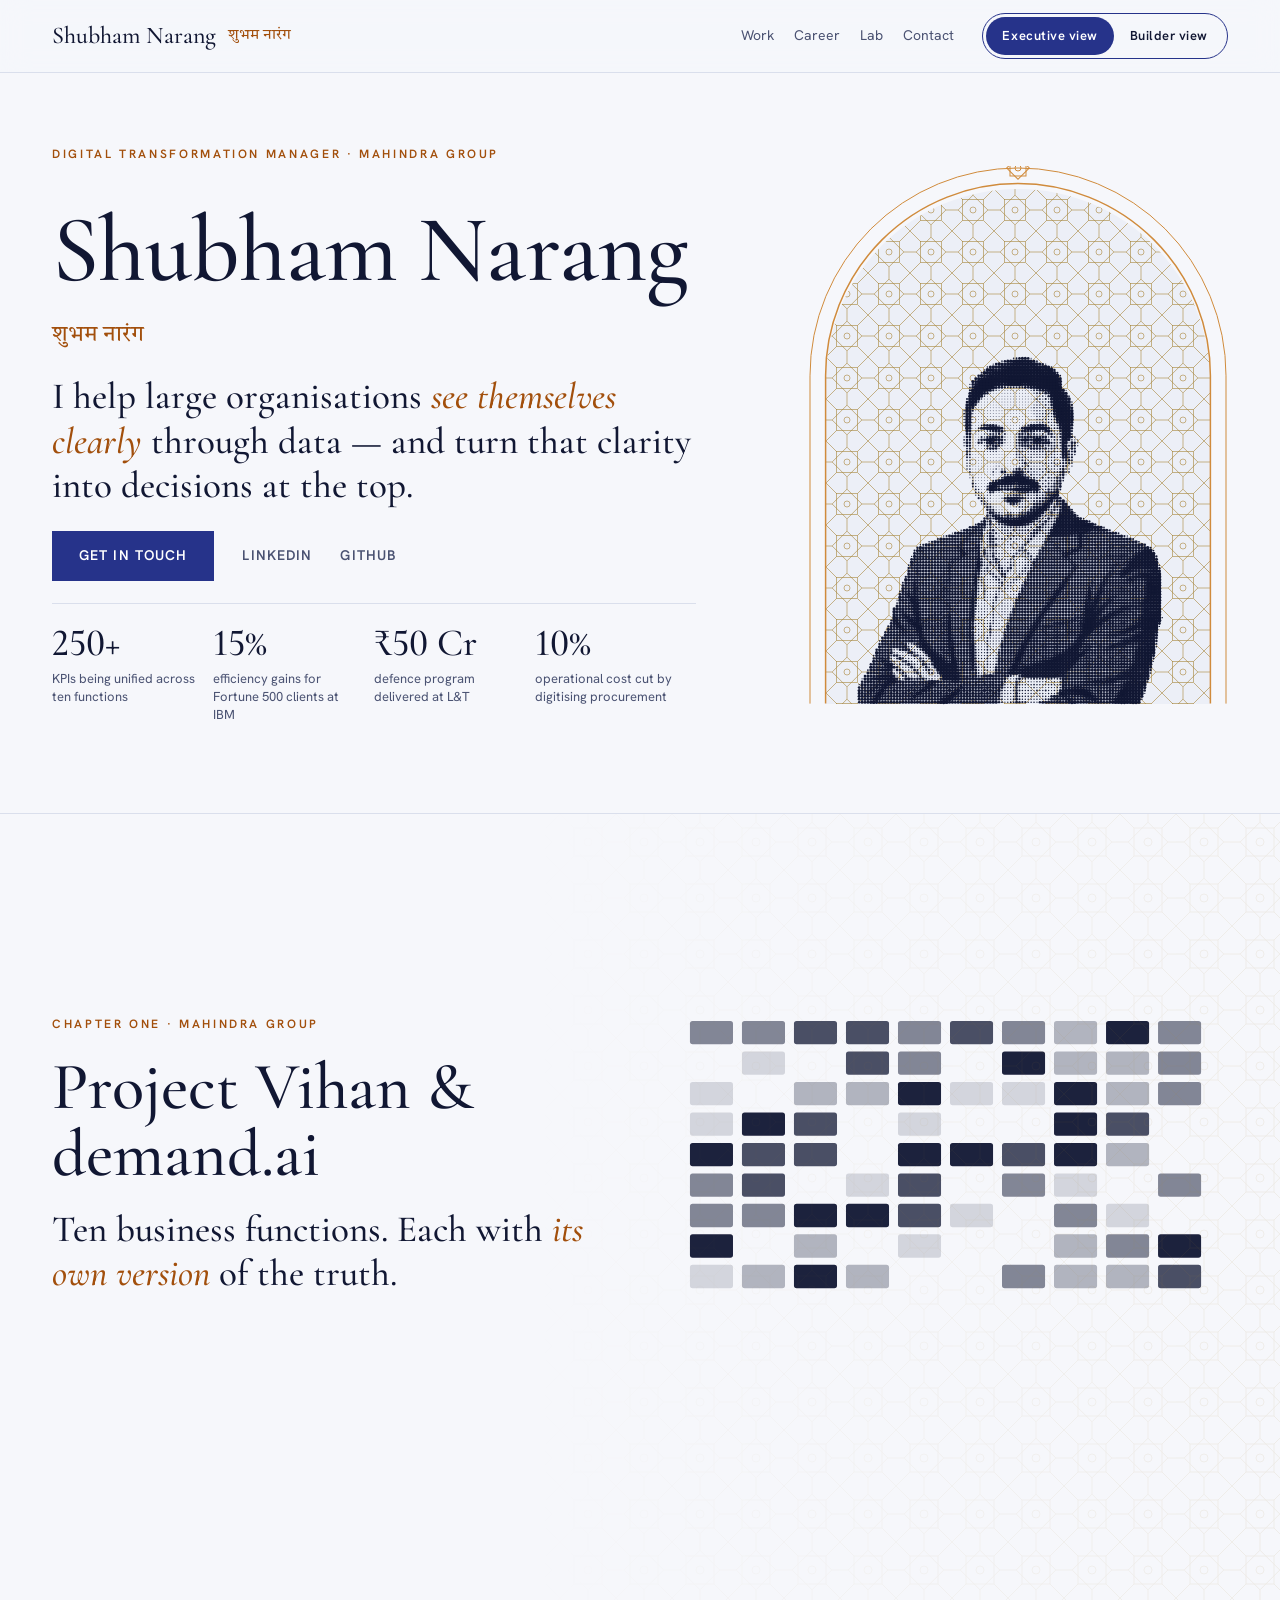
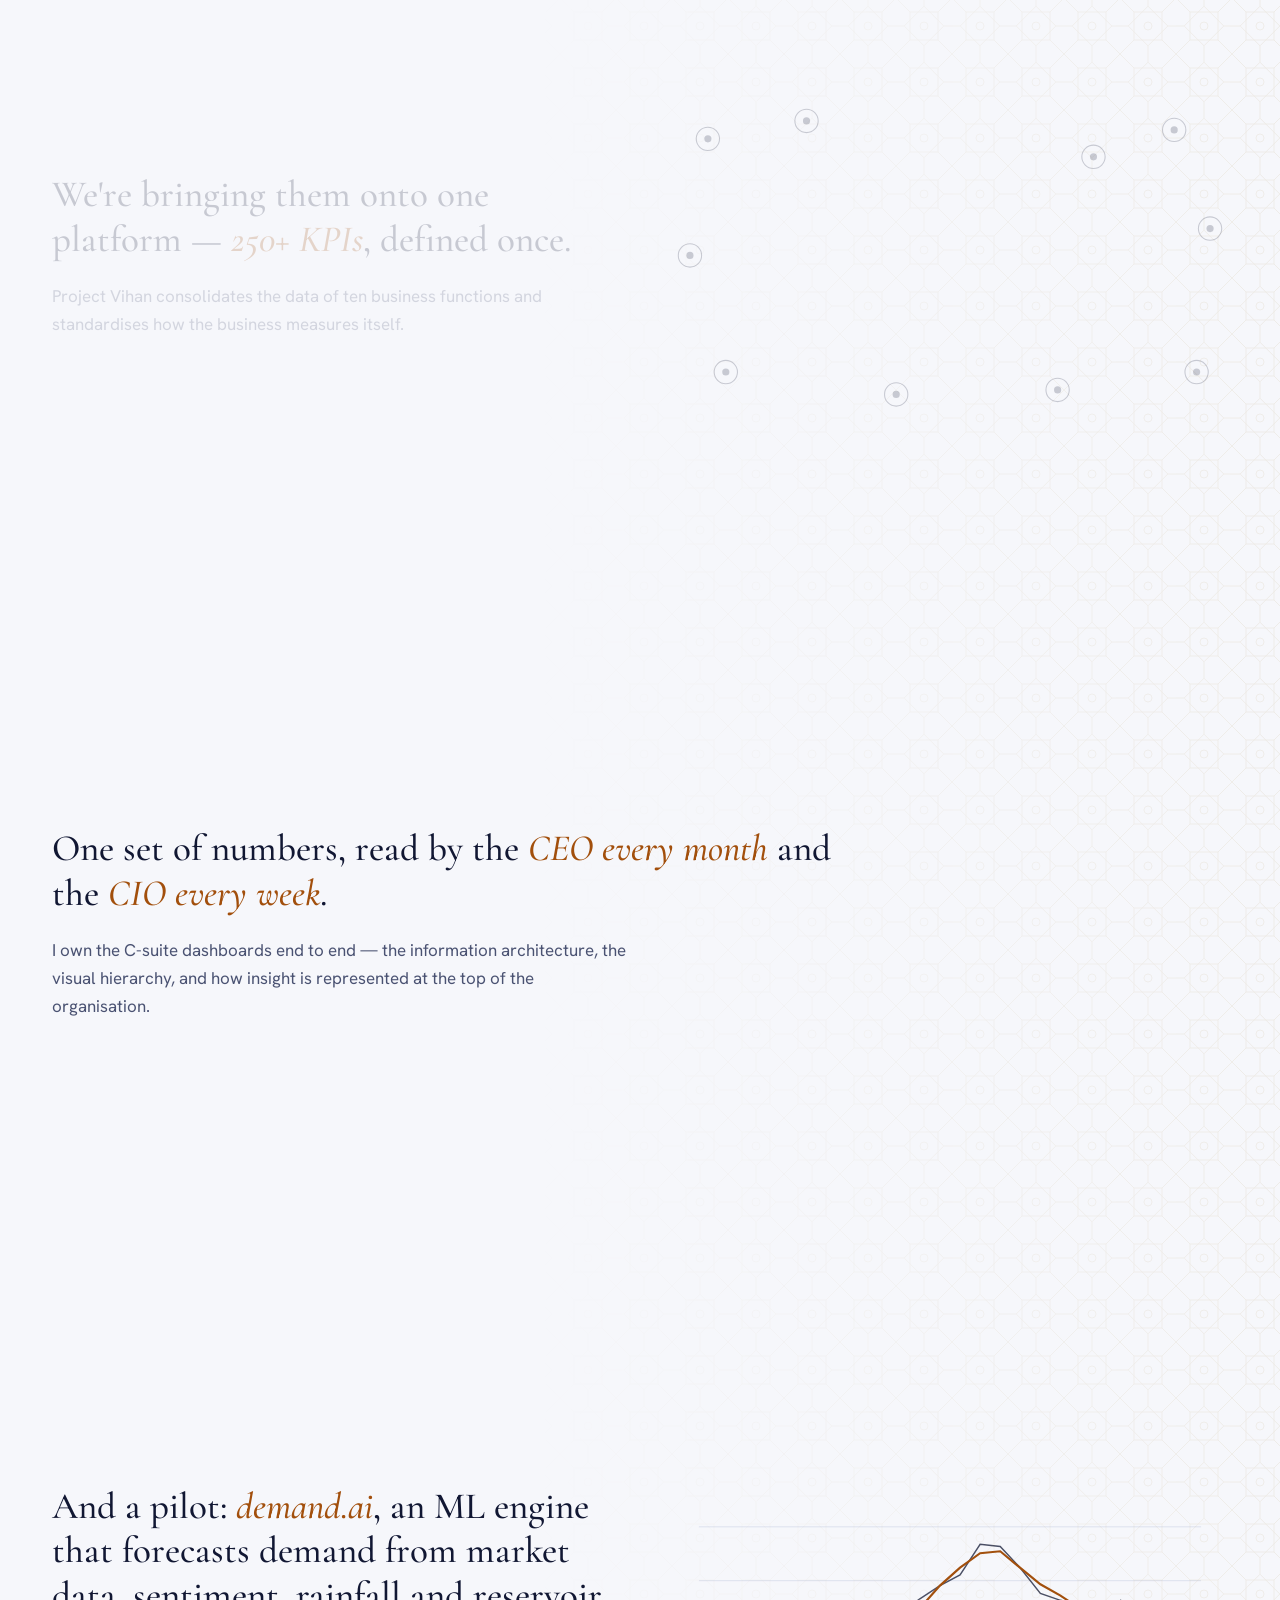
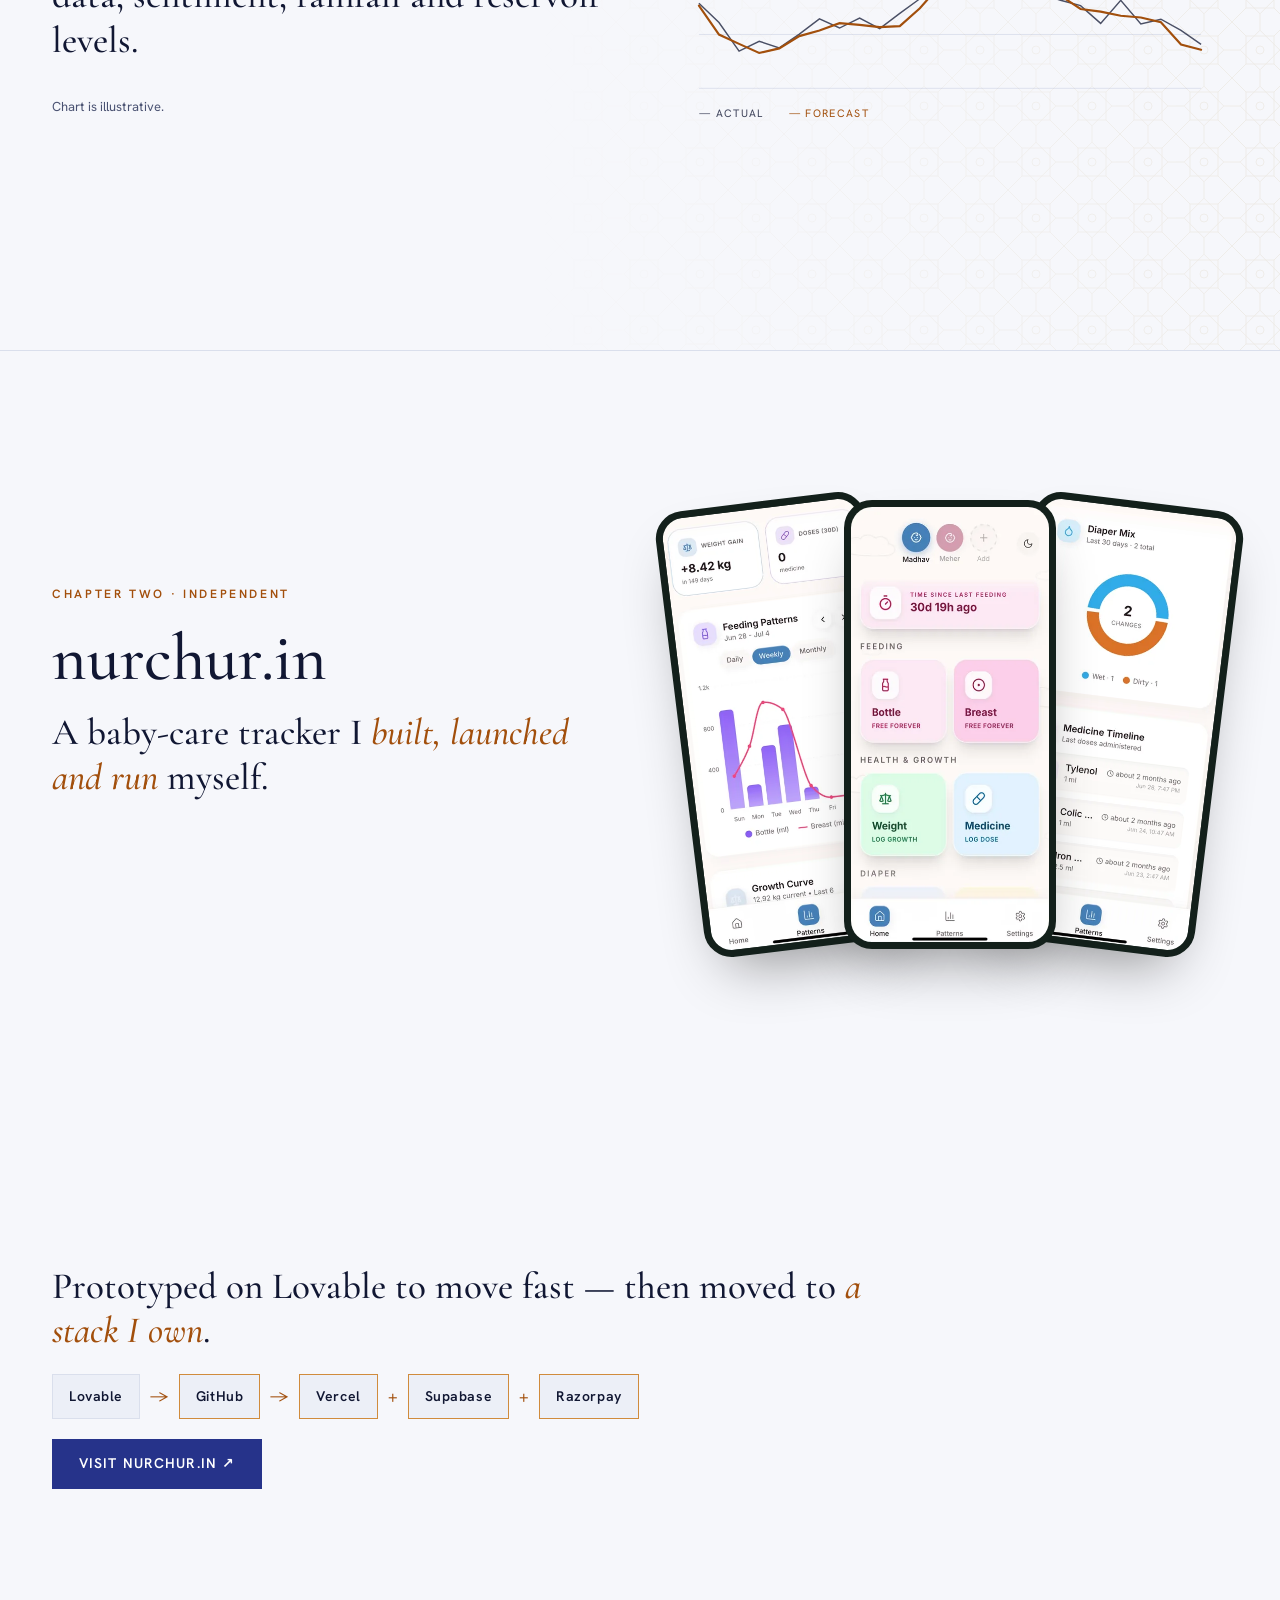
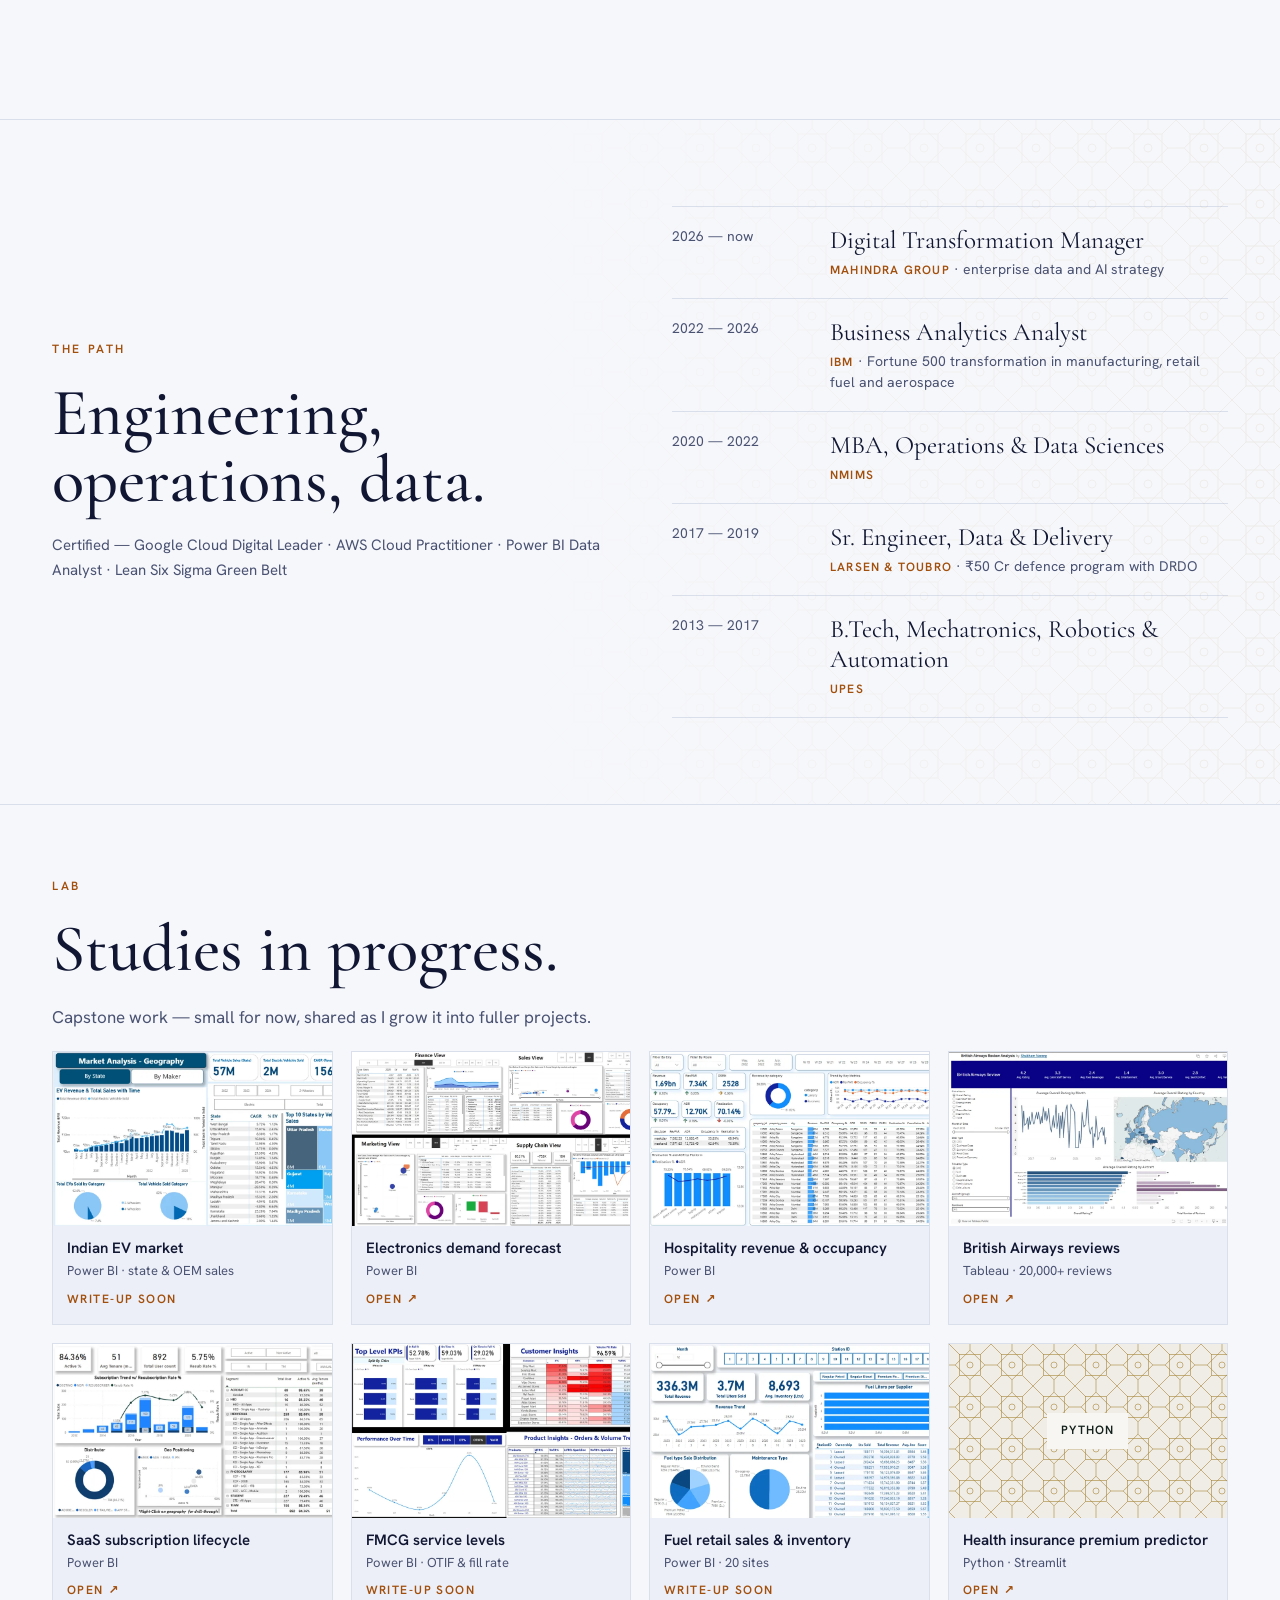
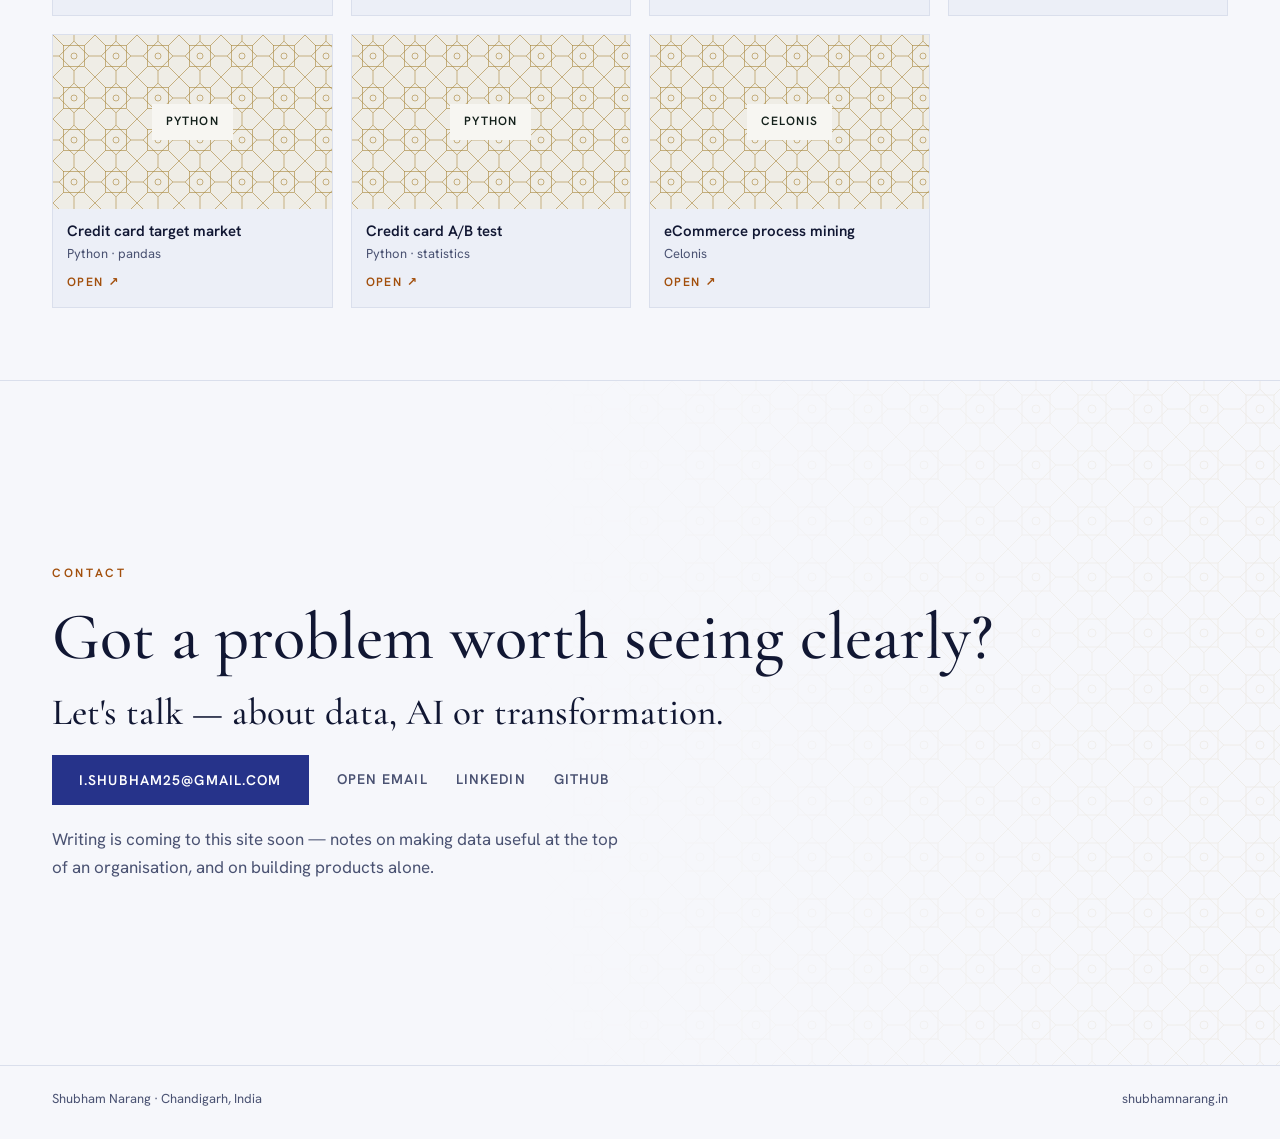
==== index.html @ 82881ac7 "Executive view: portrait morphs into the mascot on scroll; Neel palette - One set of dots: the dot-m" ====
<!DOCTYPE html>
<html lang="en" data-palette="neel" data-theme="light">
<head>
<meta charset="UTF-8">
<meta name="viewport" content="width=device-width, initial-scale=1.0">
<title>Shubham Narang — Executive view</title>
<meta name="description" content="Shubham Narang — Digital Transformation Manager at Mahindra Group. Enterprise data and AI strategy, from boardroom to build.">
<meta name="theme-color" content="#F6F7FB">
<script>(function(){var m=location.search.match(/palette=(\w+)/),p=m&&m[1];if(/^(neel|peacock|maroon)$/.test(p))document.documentElement.setAttribute('data-palette',p);})();</script>
<link rel="canonical" href="https://shubhamnarang.in/">
<link rel="icon" href="/favicon.svg" type="image/svg+xml">
<link rel="apple-touch-icon" href="/images/portrait.png">
<meta property="og:type" content="website">
<meta property="og:url" content="https://shubhamnarang.in/">
<meta property="og:title" content="Shubham Narang">
<meta property="og:description" content="Digital Transformation Manager, Mahindra Group. Enterprise data and AI strategy, from boardroom to build.">
<meta property="og:image" content="https://shubhamnarang.in/images/og-image.jpg">
<meta property="og:image:width" content="1200">
<meta property="og:image:height" content="630">
<meta property="og:image:alt" content="Shubham Narang — Digital Transformation Manager, Mahindra Group.">
<meta property="og:site_name" content="Shubham Narang">
<meta name="twitter:card" content="summary_large_image">
<meta name="twitter:image" content="https://shubhamnarang.in/images/og-image.jpg">
<link rel="preconnect" href="https://fonts.googleapis.com">
<link rel="preconnect" href="https://fonts.gstatic.com" crossorigin>
<link href="https://fonts.googleapis.com/css2?family=Cormorant+Garamond:ital,wght@0,500;0,600;1,500&family=Hanken+Grotesk:wght@400;500;600&family=Tiro+Devanagari+Hindi&display=swap" rel="stylesheet">
<style>
  /* chapter themes: the page changes colour as the story moves */
  /* three palettes x four chapter moods; ?palette=neel|peacock|maroon to compare */
  :root,[data-palette="neel"][data-theme="light"],[data-palette="neel"]:not([data-theme]){--bg:#F6F7FB;--fg:#111733;--muted:#4A5272;--accent:#A24F0C;--line:#D08B3C;--rule:#DADFEC;--dot:#111733;--btn-bg:#26338A;--btn-fg:#FFFFFF;--card:#ECEFF7;--say-bg:#111733;--say-fg:#FFFFFF;--say-em:#F2A341}
  [data-palette="neel"][data-theme="deep"]{--bg:#1C2563;--fg:#F6F7FB;--muted:#C3C9E6;--accent:#F2A341;--line:#F2A341;--rule:rgba(255,255,255,.18);--dot:#F6F7FB;--btn-bg:#F2A341;--btn-fg:#111733;--card:rgba(255,255,255,.07);--say-bg:#FFFFFF;--say-fg:#111733;--say-em:#26338A}
  [data-palette="neel"][data-theme="soft"]{--bg:#FBE9D2;--fg:#111733;--muted:#4B475C;--accent:#8F4409;--line:#C98A3A;--rule:#EBCFAA;--dot:#111733;--btn-bg:#26338A;--btn-fg:#FFFFFF;--card:#FFF4E6;--say-bg:#111733;--say-fg:#FFFFFF;--say-em:#F2A341}
  [data-palette="neel"][data-theme="night"]{--bg:#0D1226;--fg:#F6F7FB;--muted:#AEB4CF;--accent:#F2A341;--line:#F2A341;--rule:rgba(255,255,255,.14);--dot:#F2A341;--btn-bg:#F2A341;--btn-fg:#0D1226;--card:rgba(255,255,255,.05);--say-bg:#FFFFFF;--say-fg:#0D1226;--say-em:#26338A}
  [data-palette="peacock"][data-theme="light"],[data-palette="peacock"]:not([data-theme]){--bg:#F6FAFA;--fg:#0E1F24;--muted:#485B5F;--accent:#0A6469;--line:#B08A3E;--rule:#D5E1E1;--dot:#0E1F24;--btn-bg:#0B5D63;--btn-fg:#FFFFFF;--card:#E9F1F1;--say-bg:#0E1F24;--say-fg:#FFFFFF;--say-em:#E0B860}
  [data-palette="peacock"][data-theme="deep"]{--bg:#0B4F55;--fg:#F6FAFA;--muted:#BFD6D6;--accent:#E8C46E;--line:#E0B860;--rule:rgba(255,255,255,.18);--dot:#F6FAFA;--btn-bg:#E8C46E;--btn-fg:#0E1F24;--card:rgba(255,255,255,.07);--say-bg:#FFFFFF;--say-fg:#0E1F24;--say-em:#0B5D63}
  [data-palette="peacock"][data-theme="soft"]{--bg:#DCEBE7;--fg:#0E1F24;--muted:#3D5155;--accent:#6F5112;--line:#B08A3E;--rule:#BDD5D0;--dot:#0E1F24;--btn-bg:#0B5D63;--btn-fg:#FFFFFF;--card:#EAF4F1;--say-bg:#0E1F24;--say-fg:#FFFFFF;--say-em:#E0B860}
  [data-palette="peacock"][data-theme="night"]{--bg:#081A1D;--fg:#F6FAFA;--muted:#A6BABC;--accent:#E8C46E;--line:#E0B860;--rule:rgba(255,255,255,.14);--dot:#E8C46E;--btn-bg:#E8C46E;--btn-fg:#081A1D;--card:rgba(255,255,255,.05);--say-bg:#FFFFFF;--say-fg:#081A1D;--say-em:#0B5D63}
  [data-palette="maroon"][data-theme="light"],[data-palette="maroon"]:not([data-theme]){--bg:#FAF9F9;--fg:#1E1416;--muted:#5B4C50;--accent:#8E1B3A;--line:#B8955A;--rule:#E4DCDD;--dot:#1E1416;--btn-bg:#7A1631;--btn-fg:#FFFFFF;--card:#F2EDEE;--say-bg:#1E1416;--say-fg:#FFFFFF;--say-em:#E3B868}
  [data-palette="maroon"][data-theme="deep"]{--bg:#5E0F25;--fg:#FAF9F9;--muted:#E2C9CF;--accent:#E9C77E;--line:#E3B868;--rule:rgba(255,255,255,.2);--dot:#FAF9F9;--btn-bg:#E9C77E;--btn-fg:#1E1416;--card:rgba(255,255,255,.08);--say-bg:#FFFFFF;--say-fg:#1E1416;--say-em:#7A1631}
  [data-palette="maroon"][data-theme="soft"]{--bg:#F1E3E2;--fg:#1E1416;--muted:#54454A;--accent:#7A1631;--line:#B8955A;--rule:#DECACB;--dot:#1E1416;--btn-bg:#7A1631;--btn-fg:#FFFFFF;--card:#F8EFEE;--say-bg:#1E1416;--say-fg:#FFFFFF;--say-em:#E3B868}
  [data-palette="maroon"][data-theme="night"]{--bg:#170D10;--fg:#FAF9F9;--muted:#BBADB1;--accent:#E9C77E;--line:#E3B868;--rule:rgba(255,255,255,.14);--dot:#E9C77E;--btn-bg:#E9C77E;--btn-fg:#170D10;--card:rgba(255,255,255,.05);--say-bg:#FFFFFF;--say-fg:#170D10;--say-em:#7A1631}

  *{box-sizing:border-box}
  html{scroll-behavior:smooth}
  body{margin:0;background:var(--bg);color:var(--fg);font-family:'Hanken Grotesk',system-ui,sans-serif;font-size:17px;line-height:1.65;-webkit-font-smoothing:antialiased;transition:background-color .8s ease,color .8s ease}
  a{color:inherit;text-decoration:none}
  img{max-width:100%;display:block}
  ::selection{background:var(--btn-bg);color:var(--btn-fg)}
  .serif{font-family:'Cormorant Garamond',Georgia,serif;font-weight:500;font-variant-numeric:lining-nums}
  .deva{font-family:'Tiro Devanagari Hindi',serif}
  .label{font-size:12px;font-weight:600;letter-spacing:.22em;text-transform:uppercase;color:var(--accent);transition:color .8s}
  .muted{color:var(--muted)}
  .wrap{max-width:1240px;margin:0 auto;padding:0 32px}

  /* header — same content as the Builder view */
  header{position:sticky;top:0;z-index:30;background:color-mix(in srgb,var(--bg) 90%,transparent);backdrop-filter:blur(14px);-webkit-backdrop-filter:blur(14px);border-bottom:1px solid var(--rule);transition:background-color .8s,border-color .8s}
  header .wrap{display:flex;flex-wrap:wrap;gap:6px 28px;align-items:center;justify-content:space-between;min-height:72px}
  .mark{display:flex;align-items:center;gap:12px;min-height:44px}
  .mark .serif{font-size:24px}
  .mark .deva{font-size:15px;color:var(--accent)}
  .hnav{display:flex;flex-wrap:wrap;align-items:center;gap:4px 18px}
  .hnav nav{display:flex;flex-wrap:wrap}
  .hnav nav a{min-height:44px;display:inline-flex;align-items:center;padding:0 10px;font-size:14px;color:var(--muted)}
  .hnav nav a:hover{color:var(--fg)}
  .views{display:inline-flex;border:1px solid var(--btn-bg);border-radius:999px;padding:3px}
  .views a{min-height:38px;display:inline-flex;align-items:center;padding:0 16px;border-radius:999px;font-size:13px;font-weight:600;letter-spacing:.04em;color:var(--fg)}
  .views a[aria-current="page"]{background:var(--btn-bg);color:var(--btn-fg)}
  .views a:not([aria-current]):hover{background:var(--card)}

  .btn{display:inline-flex;align-items:center;gap:10px;min-height:50px;padding:0 26px;border:1px solid var(--btn-bg);background:var(--btn-bg);color:var(--btn-fg);font:inherit;font-size:14px;font-weight:600;letter-spacing:.08em;text-transform:uppercase;cursor:pointer;transition:background .25s,color .25s,border-color .8s}
  .btn:hover{background:transparent;color:var(--fg)}
  .tlink{min-height:44px;display:inline-flex;align-items:center;font-size:14px;font-weight:600;letter-spacing:.08em;text-transform:uppercase;color:var(--muted);border-bottom:1px solid transparent}
  .tlink:hover{color:var(--fg);border-color:var(--fg)}

  /* hero */
  .hero{position:relative;overflow:hidden}
  .hero .wrap{display:grid;grid-template-columns:1.15fr .85fr;gap:56px;align-items:center;padding-top:72px;padding-bottom:88px}
  .hero h1{margin:18px 0 0;font-size:clamp(60px,7.4vw,112px);line-height:.95;letter-spacing:-.01em}
  .say{margin:0;font-family:'Cormorant Garamond',Georgia,serif;font-weight:500;font-size:clamp(28px,2.9vw,40px);line-height:1.2;max-width:22em}
  .say em{color:var(--accent);font-style:italic;transition:color .8s}
  .row{display:flex;flex-wrap:wrap;gap:12px 28px;align-items:center}
  .figs{display:grid;grid-template-columns:repeat(4,1fr);border-top:1px solid var(--rule)}
  .figs div{padding:20px 16px 0 0}
  .figs b{display:block;font-family:'Cormorant Garamond',Georgia,serif;font-weight:500;font-size:clamp(34px,3vw,46px);line-height:1;font-variant-numeric:lining-nums}
  .figs span{display:block;margin-top:8px;font-size:13px;line-height:1.4;color:var(--muted)}

  /* portrait as a fine dot matrix inside a jaali arch */
  .arch{position:relative;width:100%;max-width:420px;justify-self:end}
  .arch svg.frame{position:absolute;inset:0;width:100%;height:100%;pointer-events:none}
  .arch .inner{position:absolute;left:4.2%;right:4.2%;top:4.2%;bottom:0;border-radius:999px 999px 0 0;overflow:hidden;background:url("data:image/svg+xml,%3Csvg xmlns='http://www.w3.org/2000/svg' width='56' height='56' viewBox='0 0 56 56'%3E%3Cg fill='none' stroke='%23A7853A' stroke-width='.8'%3E%3Crect x='14' y='14' width='28' height='28'/%3E%3Crect x='14' y='14' width='28' height='28' transform='rotate%2845 28 28%29'/%3E%3Cpath d='M0 0L14 14M56 0L42 14M0 56L14 42M56 56L42 42M28 0V8.2M28 56V47.8M0 28H8.2M56 28H47.8'/%3E%3Ccircle cx='28' cy='28' r='4'/%3E%3C/g%3E%3C/svg%3E") repeat,var(--card);background-size:42px 42px}
  .arch .pbox{position:absolute;left:0;right:0;bottom:0;aspect-ratio:1;cursor:pointer;touch-action:manipulation}
  .morph{position:fixed;inset:0;width:100vw;height:100vh;z-index:25;pointer-events:none}

  /* story */
  .chapter{position:relative;border-top:1px solid var(--rule)}
  .beat{min-height:76vh;display:grid;grid-template-columns:1fr 1fr;gap:40px 64px;align-items:center;padding:72px 0;opacity:.2;transform:translateY(16px);transition:opacity .7s ease,transform .7s ease}
  .beat.solo{grid-template-columns:1fr}
  .beat.on,.beat.seen{opacity:1;transform:none}
  .beat .txt{display:flex;flex-direction:column;gap:20px}
  .beat h2{margin:0;font-size:clamp(46px,5.2vw,76px);line-height:1}
  .body{margin:0;max-width:34em;color:var(--muted)}
  .chapter.jaali::before{content:"";position:absolute;inset:0;background:url("data:image/svg+xml,%3Csvg xmlns='http://www.w3.org/2000/svg' width='56' height='56' viewBox='0 0 56 56'%3E%3Cg fill='none' stroke='%23A7853A' stroke-width='.8'%3E%3Crect x='14' y='14' width='28' height='28'/%3E%3Crect x='14' y='14' width='28' height='28' transform='rotate%2845 28 28%29'/%3E%3Cpath d='M0 0L14 14M56 0L42 14M0 56L14 42M56 56L42 42M28 0V8.2M28 56V47.8M0 28H8.2M56 28H47.8'/%3E%3Ccircle cx='28' cy='28' r='4'/%3E%3C/g%3E%3C/svg%3E") repeat;background-size:56px 56px;opacity:.12;pointer-events:none;-webkit-mask-image:linear-gradient(90deg,transparent 40%,#000);mask-image:linear-gradient(90deg,transparent 40%,#000)}

  .viz{width:100%;height:auto;overflow:visible}
  .node{transition:transform 1.4s cubic-bezier(.2,.8,.2,1)}
  .beat.on .node,.beat.seen .node{transform:translate(var(--tx),var(--ty))}
  .spoke{stroke-dasharray:1;stroke-dashoffset:1;transition:stroke-dashoffset 1s 1s ease}
  .beat.on .spoke,.beat.seen .spoke{stroke-dashoffset:0}
  .hub{opacity:0;transform:scale(.7);transform-box:fill-box;transform-origin:center;transition:opacity .8s 1.1s,transform .8s 1.1s}
  .beat.on .hub,.beat.seen .hub{opacity:1;transform:none}
  .cell{opacity:.12;transition:opacity .5s ease}
  .beat.on .cell,.beat.seen .cell{opacity:var(--o)}
  .draw{stroke-dasharray:1;stroke-dashoffset:1;transition:stroke-dashoffset 2.4s cubic-bezier(.3,.6,.2,1)}
  .beat.on .draw,.beat.seen .draw{stroke-dashoffset:0}
  .note{font-size:13px;color:var(--muted)}

  .phones{position:relative;height:clamp(380px,40vw,540px)}
  .phone{position:absolute;bottom:0;left:31%;width:38%;aspect-ratio:404/858;border-radius:28px;border:7px solid #13201B;background:#13201B;overflow:hidden;box-shadow:0 30px 60px -24px rgba(0,0,0,.45);transition:transform 1.2s cubic-bezier(.2,.8,.2,1)}
  .phone img{width:100%;height:100%;object-fit:cover;object-position:top}
  .phone.p1{z-index:2;transform:translateY(16px)}
  .beat.on .phone.p1,.beat.seen .phone.p1{transform:none}
  .beat.on .phone.p2,.beat.seen .phone.p2{transform:translateX(-78%) rotate(-7deg)}
  .beat.on .phone.p3,.beat.seen .phone.p3{transform:translateX(78%) rotate(7deg)}
  .pipe{display:flex;flex-wrap:wrap;align-items:center;gap:10px}
  .pipe span{padding:10px 16px;border:1px solid var(--rule);background:var(--card);font-size:14px;font-weight:600;letter-spacing:.04em}
  .pipe i{font-style:normal;color:var(--accent)}
  .pipe .own{border-color:var(--line)}

  .path{list-style:none;margin:0;padding:0;border-top:1px solid var(--rule)}
  .path li{display:grid;grid-template-columns:130px 1fr;gap:4px 28px;padding:18px 0;border-bottom:1px solid var(--rule)}
  .path .when{font-size:14px;color:var(--muted);font-variant-numeric:tabular-nums}
  .path .what{font-family:'Cormorant Garamond',Georgia,serif;font-size:25px;line-height:1.2}
  .path .what small{display:block;margin-top:4px;font-family:'Hanken Grotesk',sans-serif;font-size:14px;line-height:1.5;color:var(--muted)}
  .path .what small b{color:var(--accent);font-weight:600;letter-spacing:.1em;text-transform:uppercase;font-size:12px}
  .certs{margin:0;font-size:15px;color:var(--muted)}

  .lab{display:grid;grid-template-columns:repeat(4,1fr);gap:18px}
  .card{display:flex;flex-direction:column;background:var(--card);border:1px solid var(--rule);transition:transform .35s ease,box-shadow .35s ease}
  a.card:hover{transform:translateY(-4px);box-shadow:0 18px 40px -22px rgba(0,0,0,.4)}
  .card .thumb{aspect-ratio:16/10;overflow:hidden;background:#E3DED2}
  .card .thumb img{width:100%;height:100%;object-fit:cover;object-position:top left;transition:transform .6s ease}
  a.card:hover .thumb img{transform:scale(1.04)}
  .card .thumb.text{display:flex;align-items:center;justify-content:center;background:url("data:image/svg+xml,%3Csvg xmlns='http://www.w3.org/2000/svg' width='56' height='56' viewBox='0 0 56 56'%3E%3Cg fill='none' stroke='%23A7853A' stroke-width='.8'%3E%3Crect x='14' y='14' width='28' height='28'/%3E%3Crect x='14' y='14' width='28' height='28' transform='rotate%2845 28 28%29'/%3E%3Cpath d='M0 0L14 14M56 0L42 14M0 56L14 42M56 56L42 42M28 0V8.2M28 56V47.8M0 28H8.2M56 28H47.8'/%3E%3Ccircle cx='28' cy='28' r='4'/%3E%3C/g%3E%3C/svg%3E") repeat,#EFEDE6;background-size:42px 42px}
  .card .thumb.text span{background:#F7F6F2;color:#13201B;padding:8px 14px;font-size:12px;font-weight:600;letter-spacing:.1em;text-transform:uppercase}
  .card .meta{padding:12px 14px 14px;display:flex;flex-direction:column;gap:2px}
  .card .t{font-weight:600;line-height:1.35;font-size:15px}
  .card .s{font-size:13px;color:var(--muted)}
  .card .go{margin-top:6px;font-size:12px;font-weight:600;letter-spacing:.12em;text-transform:uppercase;color:var(--accent)}
  .copy[data-copied="true"]{background:transparent;color:var(--fg)}
  footer{border-top:1px solid var(--rule)}
  footer .wrap{display:flex;flex-wrap:wrap;gap:8px 24px;justify-content:space-between;padding-top:22px;padding-bottom:30px;font-size:13px;color:var(--muted)}

  /* ---------- the guide: a small illustrated Shubham who walks along the bottom ---------- */
  .guide{position:fixed;left:0;bottom:0;z-index:40;width:108px;pointer-events:none;transform:translateX(var(--gx,24px));transition:transform 1.3s cubic-bezier(.45,.05,.3,1),opacity .2s}
  .guide.pending{opacity:0}
  .guide.pending *{pointer-events:none!important}
  .guide .who{position:relative;width:108px;height:144px;pointer-events:auto;cursor:pointer;background:none;border:0;padding:0}
  .guide svg{width:100%;height:100%;display:block;overflow:visible;transform:scaleX(var(--face,1));transition:transform .3s ease}
  .guide.walking .bob{animation:walk .32s ease-in-out infinite}
  @keyframes walk{0%,100%{transform:translateY(0)}50%{transform:translateY(-5px)}}
  .guide .eye{transform-box:fill-box;transform-origin:center;animation:blink 5s infinite}
  @keyframes blink{0%,94%,100%{transform:scaleY(1)}96%{transform:scaleY(.1)}}
  .guide .pose{display:none}
  .guide[data-pose="cross"] .pose.cross,.guide[data-pose="point"] .pose.point,.guide[data-pose="wave"] .pose.wave{display:inline}
  .guide[data-pose="wave"] .wave .arm{transform-box:fill-box;transform-origin:10% 90%;animation:wave .5s ease-in-out 3}
  @keyframes wave{0%,100%{transform:rotate(0)}50%{transform:rotate(-16deg)}}
  .bubble{position:absolute;bottom:138px;left:14px;width:max-content;max-width:250px;margin:0;padding:11px 15px;border-radius:16px;background:var(--say-bg);color:var(--say-fg);font-size:14.5px;line-height:1.45;box-shadow:0 14px 34px -14px rgba(0,0,0,.45);transition:opacity .3s ease,transform .3s ease,background-color .8s,color .8s;pointer-events:auto}
  .bubble::after{content:"";position:absolute;left:40px;bottom:-7px;width:14px;height:14px;background:inherit;transform:rotate(45deg);border-radius:0 0 3px 0}
  .bubble b{color:var(--say-em);font-weight:700}
  .bubble.swap{opacity:0;transform:translateY(6px)}
  .bubble.hide{opacity:0;pointer-events:none}
  .guide.at-right .bubble{left:auto;right:18px}
  .guide.at-right .bubble::after{left:auto;right:40px}

  @media (prefers-reduced-motion:reduce){
    html{scroll-behavior:auto}
    body,.beat,.node,.spoke,.hub,.draw,.phone,.bubble,.guide,.cell{transition:none!important}
    .guide .bob,.guide .eye,.guide .arm{animation:none!important}
    .beat{opacity:1;transform:none}
  }
  @media (max-width:960px){
    .wrap{padding:0 20px}
    header{position:static}
    header .wrap{padding-top:8px;padding-bottom:8px}
    .hero .wrap{grid-template-columns:1fr;padding-top:40px;padding-bottom:56px;gap:40px}
    .arch{justify-self:center;max-width:320px}
    .figs{grid-template-columns:repeat(2,1fr)}
    .beat{grid-template-columns:1fr;min-height:0;padding:56px 0;opacity:1;transform:none}
    .lab{grid-template-columns:repeat(2,1fr);gap:12px}
    .guide{width:76px}
    .guide .who{width:76px;height:101px}
    .bubble{bottom:98px;max-width:220px;font-size:14px;padding:10px 13px}
  }
  @media (max-width:560px){
    .path li{grid-template-columns:1fr}
    .phones{height:400px}
    .phone{width:44%;left:28%}
  }
</style>
</head>
<body>

<header>
  <div class="wrap">
    <a href="/" class="mark" aria-label="Shubham Narang, home"><span class="serif">Shubham Narang</span><span class="deva" lang="hi">शुभम नारंग</span></a>
    <div class="hnav">
      <nav aria-label="Sections">
        <a href="#work">Work</a>
        <a href="#career">Career</a>
        <a href="#lab">Lab</a>
        <a href="#contact">Contact</a>
      </nav>
      <div class="views" role="group" aria-label="Choose a view">
        <a href="/" aria-current="page">Executive view</a>
        <a href="/builder">Builder view</a>
      </div>
    </div>
  </div>
</header>

<main>

<section class="hero chapter" data-theme="light" id="top" style="border-top:0">
  <div class="wrap">
    <div class="beat on solo" data-say="Hi, I'm <b>Shubham</b>. Scroll — I'll walk you through it." data-pos="right" data-pose="wave" style="min-height:0;padding:0;display:flex;flex-direction:column;gap:22px;align-items:flex-start">
      <div class="label">Digital Transformation Manager · Mahindra Group</div>
      <h1 class="serif">Shubham Narang</h1>
      <div class="deva" lang="hi" style="font-size:22px;color:var(--accent)">शुभम नारंग</div>
      <p class="say">I help large organisations <em>see themselves clearly</em> through data — and turn that clarity into decisions at the top.</p>
      <div class="row">
        <a class="btn" href="#contact">Get in touch</a>
        <a class="tlink" href="https://www.linkedin.com/in/shubhamnarang25" target="_blank" rel="noopener">LinkedIn</a>
        <a class="tlink" href="https://github.com/inarang25" target="_blank" rel="noopener">GitHub</a>
      </div>
      <div class="figs" aria-label="Highlights" style="width:100%">
        <div><b>250+</b><span>KPIs being unified across ten functions</span></div>
        <div><b>15%</b><span>efficiency gains for Fortune 500 clients at IBM</span></div>
        <div><b>₹50 Cr</b><span>defence program delivered at L&amp;T</span></div>
        <div><b>10%</b><span>operational cost cut by digitising procurement</span></div>
      </div>
    </div>
    <div class="arch">
      <div style="padding-top:128%"></div>
      <div class="inner"><div class="pbox" id="pbox" role="img" aria-label="Portrait of Shubham Narang drawn as a fine dot matrix"></div></div>
      <svg class="frame" viewBox="0 0 420 538" preserveAspectRatio="none" aria-hidden="true">
        <path d="M2 538V210A208 208 0 0 1 418 210V538" fill="none" stroke="var(--line)" stroke-width="1"/>
        <path d="M17.6 538V210A192.4 192.4 0 0 1 402.4 210V538" fill="none" stroke="var(--line)" stroke-width="1.5"/>
        <g transform="translate(196 -12)" fill="none" stroke="var(--line)" stroke-width="1"><rect x="6" y="6" width="16" height="16"/><rect x="6" y="6" width="16" height="16" transform="rotate(45 14 14)"/><circle cx="14" cy="14" r="3"/></g>
      </svg>
    </div>
  </div>
</section>

<section class="chapter jaali" data-theme="deep" id="work">
  <div class="wrap">
    <div class="beat" data-say="First, my day job at <b>Mahindra</b>." data-pos="right" data-pose="point">
      <div class="txt">
        <div class="label">Chapter one · Mahindra Group</div>
        <h2 class="serif">Project Vihan &amp; demand.ai</h2>
        <p class="say">Ten business functions. Each with <em>its own version</em> of the truth.</p>
      </div>
      <svg class="viz" viewBox="0 0 620 340" aria-hidden="true">
        <rect class="cell" style="--o:0.5;transition-delay:0.0s" x="20" y="20" width="48" height="26" rx="3" fill="currentColor"/>
        <rect class="cell" style="--o:0.15;transition-delay:0.024s" x="20" y="88" width="48" height="26" rx="3" fill="currentColor"/>
        <rect class="cell" style="--o:0.15;transition-delay:0.036s" x="20" y="122" width="48" height="26" rx="3" fill="currentColor"/>
        <rect class="cell" style="--o:0.95;transition-delay:0.048s" x="20" y="156" width="48" height="26" rx="3" fill="currentColor"/>
        <rect class="cell" style="--o:0.5;transition-delay:0.06s" x="20" y="190" width="48" height="26" rx="3" fill="currentColor"/>
        <rect class="cell" style="--o:0.5;transition-delay:0.072s" x="20" y="224" width="48" height="26" rx="3" fill="currentColor"/>
        <rect class="cell" style="--o:0.95;transition-delay:0.084s" x="20" y="258" width="48" height="26" rx="3" fill="currentColor"/>
        <rect class="cell" style="--o:0.15;transition-delay:0.096s" x="20" y="292" width="48" height="26" rx="3" fill="currentColor"/>
        <rect class="cell" style="--o:0.5;transition-delay:0.108s" x="78" y="20" width="48" height="26" rx="3" fill="currentColor"/>
        <rect class="cell" style="--o:0.15;transition-delay:0.12s" x="78" y="54" width="48" height="26" rx="3" fill="currentColor"/>
        <rect class="cell" style="--o:0.95;transition-delay:0.144s" x="78" y="122" width="48" height="26" rx="3" fill="currentColor"/>
        <rect class="cell" style="--o:0.75;transition-delay:0.156s" x="78" y="156" width="48" height="26" rx="3" fill="currentColor"/>
        <rect class="cell" style="--o:0.75;transition-delay:0.168s" x="78" y="190" width="48" height="26" rx="3" fill="currentColor"/>
        <rect class="cell" style="--o:0.5;transition-delay:0.18s" x="78" y="224" width="48" height="26" rx="3" fill="currentColor"/>
        <rect class="cell" style="--o:0.3;transition-delay:0.204s" x="78" y="292" width="48" height="26" rx="3" fill="currentColor"/>
        <rect class="cell" style="--o:0.75;transition-delay:0.216s" x="136" y="20" width="48" height="26" rx="3" fill="currentColor"/>
        <rect class="cell" style="--o:0.3;transition-delay:0.24s" x="136" y="88" width="48" height="26" rx="3" fill="currentColor"/>
        <rect class="cell" style="--o:0.75;transition-delay:0.252s" x="136" y="122" width="48" height="26" rx="3" fill="currentColor"/>
        <rect class="cell" style="--o:0.75;transition-delay:0.264s" x="136" y="156" width="48" height="26" rx="3" fill="currentColor"/>
        <rect class="cell" style="--o:0.95;transition-delay:0.288s" x="136" y="224" width="48" height="26" rx="3" fill="currentColor"/>
        <rect class="cell" style="--o:0.3;transition-delay:0.3s" x="136" y="258" width="48" height="26" rx="3" fill="currentColor"/>
        <rect class="cell" style="--o:0.95;transition-delay:0.312s" x="136" y="292" width="48" height="26" rx="3" fill="currentColor"/>
        <rect class="cell" style="--o:0.75;transition-delay:0.324s" x="194" y="20" width="48" height="26" rx="3" fill="currentColor"/>
        <rect class="cell" style="--o:0.75;transition-delay:0.336s" x="194" y="54" width="48" height="26" rx="3" fill="currentColor"/>
        <rect class="cell" style="--o:0.3;transition-delay:0.348s" x="194" y="88" width="48" height="26" rx="3" fill="currentColor"/>
        <rect class="cell" style="--o:0.15;transition-delay:0.384s" x="194" y="190" width="48" height="26" rx="3" fill="currentColor"/>
        <rect class="cell" style="--o:0.95;transition-delay:0.396s" x="194" y="224" width="48" height="26" rx="3" fill="currentColor"/>
        <rect class="cell" style="--o:0.3;transition-delay:0.42s" x="194" y="292" width="48" height="26" rx="3" fill="currentColor"/>
        <rect class="cell" style="--o:0.5;transition-delay:0.432s" x="252" y="20" width="48" height="26" rx="3" fill="currentColor"/>
        <rect class="cell" style="--o:0.5;transition-delay:0.444s" x="252" y="54" width="48" height="26" rx="3" fill="currentColor"/>
        <rect class="cell" style="--o:0.95;transition-delay:0.456s" x="252" y="88" width="48" height="26" rx="3" fill="currentColor"/>
        <rect class="cell" style="--o:0.15;transition-delay:0.468s" x="252" y="122" width="48" height="26" rx="3" fill="currentColor"/>
        <rect class="cell" style="--o:0.95;transition-delay:0.48s" x="252" y="156" width="48" height="26" rx="3" fill="currentColor"/>
        <rect class="cell" style="--o:0.75;transition-delay:0.492s" x="252" y="190" width="48" height="26" rx="3" fill="currentColor"/>
        <rect class="cell" style="--o:0.75;transition-delay:0.504s" x="252" y="224" width="48" height="26" rx="3" fill="currentColor"/>
        <rect class="cell" style="--o:0.15;transition-delay:0.516s" x="252" y="258" width="48" height="26" rx="3" fill="currentColor"/>
        <rect class="cell" style="--o:0.75;transition-delay:0.54s" x="310" y="20" width="48" height="26" rx="3" fill="currentColor"/>
        <rect class="cell" style="--o:0.15;transition-delay:0.564s" x="310" y="88" width="48" height="26" rx="3" fill="currentColor"/>
        <rect class="cell" style="--o:0.95;transition-delay:0.588s" x="310" y="156" width="48" height="26" rx="3" fill="currentColor"/>
        <rect class="cell" style="--o:0.15;transition-delay:0.612s" x="310" y="224" width="48" height="26" rx="3" fill="currentColor"/>
        <rect class="cell" style="--o:0.5;transition-delay:0.648s" x="368" y="20" width="48" height="26" rx="3" fill="currentColor"/>
        <rect class="cell" style="--o:0.95;transition-delay:0.66s" x="368" y="54" width="48" height="26" rx="3" fill="currentColor"/>
        <rect class="cell" style="--o:0.15;transition-delay:0.672s" x="368" y="88" width="48" height="26" rx="3" fill="currentColor"/>
        <rect class="cell" style="--o:0.75;transition-delay:0.696s" x="368" y="156" width="48" height="26" rx="3" fill="currentColor"/>
        <rect class="cell" style="--o:0.5;transition-delay:0.708s" x="368" y="190" width="48" height="26" rx="3" fill="currentColor"/>
        <rect class="cell" style="--o:0.5;transition-delay:0.744s" x="368" y="292" width="48" height="26" rx="3" fill="currentColor"/>
        <rect class="cell" style="--o:0.3;transition-delay:0.756s" x="426" y="20" width="48" height="26" rx="3" fill="currentColor"/>
        <rect class="cell" style="--o:0.3;transition-delay:0.768s" x="426" y="54" width="48" height="26" rx="3" fill="currentColor"/>
        <rect class="cell" style="--o:0.95;transition-delay:0.78s" x="426" y="88" width="48" height="26" rx="3" fill="currentColor"/>
        <rect class="cell" style="--o:0.95;transition-delay:0.792s" x="426" y="122" width="48" height="26" rx="3" fill="currentColor"/>
        <rect class="cell" style="--o:0.95;transition-delay:0.804s" x="426" y="156" width="48" height="26" rx="3" fill="currentColor"/>
        <rect class="cell" style="--o:0.15;transition-delay:0.816s" x="426" y="190" width="48" height="26" rx="3" fill="currentColor"/>
        <rect class="cell" style="--o:0.5;transition-delay:0.828s" x="426" y="224" width="48" height="26" rx="3" fill="currentColor"/>
        <rect class="cell" style="--o:0.3;transition-delay:0.84s" x="426" y="258" width="48" height="26" rx="3" fill="currentColor"/>
        <rect class="cell" style="--o:0.3;transition-delay:0.852s" x="426" y="292" width="48" height="26" rx="3" fill="currentColor"/>
        <rect class="cell" style="--o:0.95;transition-delay:0.864s" x="484" y="20" width="48" height="26" rx="3" fill="currentColor"/>
        <rect class="cell" style="--o:0.3;transition-delay:0.876s" x="484" y="54" width="48" height="26" rx="3" fill="currentColor"/>
        <rect class="cell" style="--o:0.3;transition-delay:0.888s" x="484" y="88" width="48" height="26" rx="3" fill="currentColor"/>
        <rect class="cell" style="--o:0.75;transition-delay:0.9s" x="484" y="122" width="48" height="26" rx="3" fill="currentColor"/>
        <rect class="cell" style="--o:0.3;transition-delay:0.912s" x="484" y="156" width="48" height="26" rx="3" fill="currentColor"/>
        <rect class="cell" style="--o:0.15;transition-delay:0.936s" x="484" y="224" width="48" height="26" rx="3" fill="currentColor"/>
        <rect class="cell" style="--o:0.5;transition-delay:0.948s" x="484" y="258" width="48" height="26" rx="3" fill="currentColor"/>
        <rect class="cell" style="--o:0.3;transition-delay:0.96s" x="484" y="292" width="48" height="26" rx="3" fill="currentColor"/>
        <rect class="cell" style="--o:0.5;transition-delay:0.972s" x="542" y="20" width="48" height="26" rx="3" fill="currentColor"/>
        <rect class="cell" style="--o:0.5;transition-delay:0.984s" x="542" y="54" width="48" height="26" rx="3" fill="currentColor"/>
        <rect class="cell" style="--o:0.5;transition-delay:0.996s" x="542" y="88" width="48" height="26" rx="3" fill="currentColor"/>
        <rect class="cell" style="--o:0.5;transition-delay:1.032s" x="542" y="190" width="48" height="26" rx="3" fill="currentColor"/>
        <rect class="cell" style="--o:0.95;transition-delay:1.056s" x="542" y="258" width="48" height="26" rx="3" fill="currentColor"/>
        <rect class="cell" style="--o:0.75;transition-delay:1.068s" x="542" y="292" width="48" height="26" rx="3" fill="currentColor"/>
      </svg>
    </div>
    <div class="beat" data-say="So we're bringing them onto <b>one platform</b>." data-pos="left" data-pose="point">
      <div class="txt">
        <p class="say">We're bringing them onto one platform — <em>250+ KPIs</em>, defined once.</p>
        <p class="body">Project Vihan consolidates the data of ten business functions and standardises how the business measures itself.</p>
      </div>
      <svg class="viz" viewBox="0 0 620 340" aria-hidden="true">
          <line class="spoke" pathLength="1" x1="310.0" y1="52.2" x2="310.0" y2="108.0" stroke="var(--accent)" stroke-width="1"/>
          <g class="node" style="--tx:270.0px;--ty:12.2px"><circle cx="40" cy="40" r="13" fill="none" stroke="currentColor" stroke-width="1.2"/><circle cx="40" cy="40" r="4" fill="currentColor"/></g>
          <line class="spoke" pathLength="1" x1="385.2" y1="74.7" x2="346.4" y2="119.8" stroke="var(--accent)" stroke-width="1"/>
          <g class="node" style="--tx:235.2px;--ty:54.7px"><circle cx="150" cy="20" r="13" fill="none" stroke="currentColor" stroke-width="1.2"/><circle cx="150" cy="20" r="4" fill="currentColor"/></g>
          <line class="spoke" pathLength="1" x1="431.7" y1="133.6" x2="369.0" y2="150.8" stroke="var(--accent)" stroke-width="1"/>
          <g class="node" style="--tx:-128.3px;--ty:103.6px"><circle cx="560" cy="30" r="13" fill="none" stroke="currentColor" stroke-width="1.2"/><circle cx="560" cy="30" r="4" fill="currentColor"/></g>
          <line class="spoke" pathLength="1" x1="431.7" y1="206.4" x2="369.0" y2="189.2" stroke="var(--accent)" stroke-width="1"/>
          <g class="node" style="--tx:-168.3px;--ty:66.4px"><circle cx="600" cy="140" r="13" fill="none" stroke="currentColor" stroke-width="1.2"/><circle cx="600" cy="140" r="4" fill="currentColor"/></g>
          <line class="spoke" pathLength="1" x1="385.2" y1="265.3" x2="346.4" y2="220.2" stroke="var(--accent)" stroke-width="1"/>
          <g class="node" style="--tx:-199.8px;--ty:-34.7px"><circle cx="585" cy="300" r="13" fill="none" stroke="currentColor" stroke-width="1.2"/><circle cx="585" cy="300" r="4" fill="currentColor"/></g>
          <line class="spoke" pathLength="1" x1="310.0" y1="287.8" x2="310.0" y2="232.0" stroke="var(--accent)" stroke-width="1"/>
          <g class="node" style="--tx:-120.0px;--ty:-32.2px"><circle cx="430" cy="320" r="13" fill="none" stroke="currentColor" stroke-width="1.2"/><circle cx="430" cy="320" r="4" fill="currentColor"/></g>
          <line class="spoke" pathLength="1" x1="234.8" y1="265.3" x2="273.6" y2="220.2" stroke="var(--accent)" stroke-width="1"/>
          <g class="node" style="--tx:-15.2px;--ty:-59.7px"><circle cx="250" cy="325" r="13" fill="none" stroke="currentColor" stroke-width="1.2"/><circle cx="250" cy="325" r="4" fill="currentColor"/></g>
          <line class="spoke" pathLength="1" x1="188.3" y1="206.4" x2="251.0" y2="189.2" stroke="var(--accent)" stroke-width="1"/>
          <g class="node" style="--tx:128.3px;--ty:-93.6px"><circle cx="60" cy="300" r="13" fill="none" stroke="currentColor" stroke-width="1.2"/><circle cx="60" cy="300" r="4" fill="currentColor"/></g>
          <line class="spoke" pathLength="1" x1="188.3" y1="133.6" x2="251.0" y2="150.8" stroke="var(--accent)" stroke-width="1"/>
          <g class="node" style="--tx:168.3px;--ty:-36.4px"><circle cx="20" cy="170" r="13" fill="none" stroke="currentColor" stroke-width="1.2"/><circle cx="20" cy="170" r="4" fill="currentColor"/></g>
          <line class="spoke" pathLength="1" x1="234.8" y1="74.7" x2="273.6" y2="119.8" stroke="var(--accent)" stroke-width="1"/>
          <g class="node" style="--tx:-235.2px;--ty:14.7px"><circle cx="470" cy="60" r="13" fill="none" stroke="currentColor" stroke-width="1.2"/><circle cx="470" cy="60" r="4" fill="currentColor"/></g>
        <g class="hub">
          <circle cx="310" cy="170" r="62" fill="none" stroke="var(--line)" stroke-width="1.2"/>
          <circle cx="310" cy="170" r="54" fill="var(--accent)" opacity=".14"/>
          <text x="310" y="164" text-anchor="middle" fill="currentColor" font-family="Cormorant Garamond, serif" font-size="22">One platform</text>
          <text x="310" y="188" text-anchor="middle" fill="var(--accent)" font-family="Hanken Grotesk, sans-serif" font-size="12" letter-spacing="2">250+ KPIS</text>
        </g>
      </svg>
    </div>
    <div class="beat solo" data-say="Those numbers reach the <b>CEO every month</b>, the CIO every week." data-pos="right" data-pose="cross">
      <div class="txt">
        <p class="say">One set of numbers, read by the <em>CEO every month</em> and the <em>CIO every week</em>.</p>
        <p class="body">I own the C-suite dashboards end to end — the information architecture, the visual hierarchy, and how insight is represented at the top of the organisation.</p>
      </div>
    </div>
    <div class="beat" data-say="We're also piloting <b>demand.ai</b> — forecasting from rain and reservoirs." data-pos="left" data-pose="point">
      <div class="txt">
        <p class="say">And a pilot: <em>demand.ai</em>, an ML engine that forecasts demand from market data, sentiment, rainfall and reservoir levels.</p>
        <p class="note">Chart is illustrative.</p>
      </div>
      <svg class="viz" viewBox="0 0 620 260" aria-hidden="true">
          <line x1="30" x2="590" y1="40" y2="40" stroke="var(--rule)" stroke-width="1"/><line x1="30" x2="590" y1="100" y2="100" stroke="var(--rule)" stroke-width="1"/><line x1="30" x2="590" y1="160" y2="160" stroke="var(--rule)" stroke-width="1"/><line x1="30" x2="590" y1="220" y2="220" stroke="var(--rule)" stroke-width="1"/>
          <path class="draw" pathLength="1" d="M30.0 125.1 L52.4 146.6 L74.8 178.5 L97.2 167.6 L119.6 174.9 L142.0 159.6 L164.4 142.6 L186.8 152.8 L209.2 141.7 L231.6 153.4 L254.0 136.5 L276.4 120.2 L298.8 105.6 L321.2 93.5 L343.6 59.5 L366.0 61.9 L388.4 85.8 L410.8 114.2 L433.2 121.9 L455.6 127.8 L478.0 147.6 L500.4 121.9 L522.8 148.3 L545.2 143.0 L567.6 155.4 L590.0 171.0" fill="none" stroke="currentColor" stroke-width="1.6" opacity=".75"/>
          <path class="draw" pathLength="1" d="M30.0 127.7 L52.4 160.1 L74.8 170.5 L97.2 180.6 L119.6 175.5 L142.0 161.8 L164.4 155.6 L186.8 147.4 L209.2 149.3 L231.6 151.8 L254.0 150.7 L276.4 130.8 L298.8 105.5 L321.2 85.4 L343.6 69.4 L366.0 67.2 L388.4 85.8 L410.8 104.0 L433.2 116.6 L455.6 131.6 L478.0 134.5 L500.4 139.1 L522.8 141.0 L545.2 146.3 L567.6 171.2 L590.0 177.1" fill="none" stroke="var(--accent)" stroke-width="2.4" stroke-linecap="round" style="transition-delay:.4s"/>
          <text x="30" y="252" fill="currentColor" opacity=".8" font-family="Hanken Grotesk, sans-serif" font-size="12" letter-spacing="1.5">— ACTUAL</text>
          <text x="130" y="252" fill="var(--accent)" font-family="Hanken Grotesk, sans-serif" font-size="12" letter-spacing="1.5">— FORECAST</text>
      </svg>
    </div>
  </div>
</section>

<section class="chapter" data-theme="soft">
  <div class="wrap">
    <div class="beat" data-say="Outside work, I build. This is <b>nurchur.in</b>." data-pos="left" data-pose="point">
      <div class="txt">
        <div class="label">Chapter two · Independent</div>
        <h2 class="serif">nurchur.in</h2>
        <p class="say">A baby-care tracker I <em>built, launched and run</em> myself.</p>
      </div>
      <div class="phones" aria-label="Three screens from the nurchur.in app">
        <div class="phone p2"><img src="images/tour/nurchur-2.webp" width="404" height="858" alt="nurchur.in feeding patterns chart" loading="lazy"></div>
        <div class="phone p3"><img src="images/tour/nurchur-3.webp" width="404" height="858" alt="nurchur.in diaper mix and medicine timeline" loading="lazy"></div>
        <div class="phone p1"><img src="images/tour/nurchur-1.webp" width="404" height="858" alt="nurchur.in home screen with feeding, growth and medicine logging" loading="lazy"></div>
      </div>
    </div>
    <div class="beat solo" data-say="I outgrew the no-code tool, so I moved to <b>a stack I own</b>." data-pos="right" data-pose="cross">
      <div class="txt">
        <p class="say">Prototyped on Lovable to move fast — then moved to <em>a stack I own</em>.</p>
        <div class="pipe" aria-label="Stack: Lovable, then GitHub, Vercel, Supabase and Razorpay">
          <span>Lovable</span><i>→</i><span class="own">GitHub</span><i>→</i><span class="own">Vercel</span><i>+</i><span class="own">Supabase</span><i>+</i><span class="own">Razorpay</span>
        </div>
        <div class="row"><a class="btn" href="https://nurchur.in" target="_blank" rel="noopener">Visit nurchur.in ↗</a></div>
      </div>
    </div>
  </div>
</section>

<section class="chapter jaali" data-theme="light" id="career">
  <div class="wrap">
    <div class="beat" data-say="How I got here: <b>engineering</b>, operations, then data." data-pos="right" data-pose="cross">
      <div class="txt">
        <div class="label">The path</div>
        <h2 class="serif">Engineering, operations, data.</h2>
        <p class="certs">Certified — Google Cloud Digital Leader · AWS Cloud Practitioner · Power BI Data Analyst · Lean Six Sigma Green Belt</p>
      </div>
      <ol class="path">
        <li><span class="when">2026 — now</span><span class="what">Digital Transformation Manager<small><b>Mahindra Group</b> · enterprise data and AI strategy</small></span></li>
        <li><span class="when">2022 — 2026</span><span class="what">Business Analytics Analyst<small><b>IBM</b> · Fortune 500 transformation in manufacturing, retail fuel and aerospace</small></span></li>
        <li><span class="when">2020 — 2022</span><span class="what">MBA, Operations &amp; Data Sciences<small><b>NMIMS</b></small></span></li>
        <li><span class="when">2017 — 2019</span><span class="what">Sr. Engineer, Data &amp; Delivery<small><b>Larsen &amp; Toubro</b> · ₹50 Cr defence program with DRDO</small></span></li>
        <li><span class="when">2013 — 2017</span><span class="what">B.Tech, Mechatronics, Robotics &amp; Automation<small><b>UPES</b></small></span></li>
      </ol>
    </div>
  </div>
</section>

<section class="chapter" data-theme="light" id="lab">
  <div class="wrap">
    <div class="beat solo" data-say="Smaller studies. I'm <b>growing them</b>, one by one." data-pos="left" data-pose="point">
      <div class="txt">
        <div class="label">Lab</div>
        <h2 class="serif">Studies in progress.</h2>
        <p class="body">Capstone work — small for now, shared as I grow it into fuller projects.</p>
        <div class="lab">
          <div class="card"><div class="thumb"><img src="images/tour/ev-market.webp" alt="Indian EV market dashboard" loading="lazy"></div><div class="meta"><span class="t">Indian EV market</span><span class="s">Power BI · state &amp; OEM sales</span><span class="go">Write-up soon</span></div></div>
          <a class="card" href="https://app.powerbi.com/view?r=eyJrIjoiZjM3NjVlYjAtMjFkMi00MGFjLWExYjQtOTdkODg2MzY5OTEzIiwidCI6IjJlODViZWY5LWQ0OTktNGY1YS1hN2MxLWZkMGY0ZWNmYWVhNyJ9" target="_blank" rel="noopener"><div class="thumb"><img src="images/tour/electronics.webp" alt="Electronics demand forecast dashboard" loading="lazy"></div><div class="meta"><span class="t">Electronics demand forecast</span><span class="s">Power BI</span><span class="go">Open ↗</span></div></a>
          <a class="card" href="https://app.powerbi.com/view?r=eyJrIjoiYzY0NmY0Y2ItMTlhYS00NjhlLTg0MzgtMTNkNmVhNGU5OTczIiwidCI6IjJlODViZWY5LWQ0OTktNGY1YS1hN2MxLWZkMGY0ZWNmYWVhNyJ9" target="_blank" rel="noopener"><div class="thumb"><img src="images/tour/hospitality.webp" alt="Hospitality revenue &amp; occupancy dashboard" loading="lazy"></div><div class="meta"><span class="t">Hospitality revenue &amp; occupancy</span><span class="s">Power BI</span><span class="go">Open ↗</span></div></a>
          <a class="card" href="https://public.tableau.com/views/BritishAirwaysReviewAnalysis_17263136404000/BritishAirwaysReview" target="_blank" rel="noopener"><div class="thumb"><img src="images/tour/british-airways.webp" alt="British Airways reviews dashboard" loading="lazy"></div><div class="meta"><span class="t">British Airways reviews</span><span class="s">Tableau · 20,000+ reviews</span><span class="go">Open ↗</span></div></a>
          <a class="card" href="https://app.powerbi.com/view?r=eyJrIjoiM2IxNjNkOTUtNTAyYS00Yjg0LTg1Y2UtNTVhM2Y3NWUxNGE3IiwidCI6IjJlODViZWY5LWQ0OTktNGY1YS1hN2MxLWZkMGY0ZWNmYWVhNyJ9" target="_blank" rel="noopener"><div class="thumb"><img src="images/tour/software-sales.webp" alt="SaaS subscription lifecycle dashboard" loading="lazy"></div><div class="meta"><span class="t">SaaS subscription lifecycle</span><span class="s">Power BI</span><span class="go">Open ↗</span></div></a>
          <div class="card"><div class="thumb"><img src="images/tour/fmcg-service-levels.webp" alt="FMCG service levels dashboard" loading="lazy"></div><div class="meta"><span class="t">FMCG service levels</span><span class="s">Power BI · OTIF &amp; fill rate</span><span class="go">Write-up soon</span></div></div>
          <div class="card"><div class="thumb"><img src="images/tour/oil-gas.webp" alt="Fuel retail sales &amp; inventory dashboard" loading="lazy"></div><div class="meta"><span class="t">Fuel retail sales &amp; inventory</span><span class="s">Power BI · 20 sites</span><span class="go">Write-up soon</span></div></div>
          <a class="card" href="https://inarang25-ml-project-premium-prediction.streamlit.app/" target="_blank" rel="noopener"><div class="thumb text"><span>Python</span></div><div class="meta"><span class="t">Health insurance premium predictor</span><span class="s">Python · Streamlit</span><span class="go">Open ↗</span></div></a>
          <a class="card" href="https://github.com/inarang25/my-collab-notebooks/blob/main/EDA_%26_Target_Market_Identification.ipynb" target="_blank" rel="noopener"><div class="thumb text"><span>Python</span></div><div class="meta"><span class="t">Credit card target market</span><span class="s">Python · pandas</span><span class="go">Open ↗</span></div></a>
          <a class="card" href="https://github.com/inarang25/my-collab-notebooks/blob/main/AB_Testing.ipynb" target="_blank" rel="noopener"><div class="thumb text"><span>Python</span></div><div class="meta"><span class="t">Credit card A/B test</span><span class="s">Python · statistics</span><span class="go">Open ↗</span></div></a>
          <a class="card" href="https://www.linkedin.com/posts/shubhamnarang25_bigquery-sql-celonis-activity-7245681577702146048-G3sR" target="_blank" rel="noopener"><div class="thumb text"><span>Celonis</span></div><div class="meta"><span class="t">eCommerce process mining</span><span class="s">Celonis</span><span class="go">Open ↗</span></div></a>
        </div>
      </div>
    </div>
  </div>
</section>

<section class="chapter jaali" data-theme="night" id="contact">
  <div class="wrap">
    <div class="beat solo" data-say="Write anytime. Click the email — it's <b>copied</b>." data-pos="right" data-pose="wave">
      <div class="txt">
        <div class="label">Contact</div>
        <h2 class="serif">Got a problem worth seeing clearly?</h2>
        <p class="say">Let's talk — about data, AI or transformation.</p>
        <div class="row">
          <button class="btn copy" type="button" id="copy" data-email="i.shubham25@gmail.com">i.shubham25@gmail.com</button>
          <a class="tlink" href="mailto:i.shubham25@gmail.com">Open email</a>
          <a class="tlink" href="https://www.linkedin.com/in/shubhamnarang25" target="_blank" rel="noopener">LinkedIn</a>
          <a class="tlink" href="https://github.com/inarang25" target="_blank" rel="noopener">GitHub</a>
        </div>
        <p class="body">Writing is coming to this site soon — notes on making data useful at the top of an organisation, and on building products alone.</p>
      </div>
    </div>
  </div>
</section>

</main>

<footer>
  <div class="wrap"><span>Shubham Narang · Chandigarh, India</span><span>shubhamnarang.in</span></div>
</footer>

<!-- the guide -->
<canvas class="morph" id="morph" aria-hidden="true"></canvas>
<div class="guide at-right pending" id="guide" data-pose="wave" aria-hidden="true" style="--face:-1">
  <p class="bubble" id="bubble">Hi, I'm <b>Shubham</b>. Scroll — I'll walk you through it.</p>
  <button class="who" type="button" id="who" tabindex="-1">
    <svg viewBox="0 0 132 176" role="presentation">
      <defs>
        <pattern id="tone" width="4" height="4" patternUnits="userSpaceOnUse"><circle cx="2" cy="2" r=".9" fill="#1C3F93"/></pattern>
        <pattern id="stub" width="3" height="3" patternUnits="userSpaceOnUse"><circle cx="1.5" cy="1.5" r=".7" fill="#3A2A22" opacity=".7"/></pattern>
      </defs>
      <ellipse cx="66" cy="173" rx="38" ry="3.5" fill="#000" opacity=".16"/>
      <g class="bob">
        <path d="M22 176C22 140 34 118 66 114C98 118 110 140 110 176Z" fill="#2E5CC9"/>
        <path d="M22 176C22 140 34 118 66 114C98 118 110 140 110 176Z" fill="url(#tone)" opacity=".55"/>
        <rect x="59" y="98" width="14" height="20" rx="4" fill="#C98F68"/>
        <path d="M54 115L66 142L78 115Z" fill="#8FE3DF"/>
        <path d="M54 115L66 142L58 150L44 122Z" fill="#234AA6"/>
        <path d="M78 115L66 142L74 150L88 122Z" fill="#234AA6"/>
        <ellipse cx="42" cy="75" rx="4" ry="6" fill="#C98F68"/>
        <ellipse cx="90" cy="75" rx="4" ry="6" fill="#C98F68"/>
        <ellipse cx="66" cy="72" rx="24" ry="28" fill="#D8A27C"/>
        <path d="M41 70C38 44 50 34 68 35C84 35 94 46 91 66C89 56 82 50 70 50C58 50 48 56 41 70Z" fill="#231A15"/>
        <path d="M48 44C55 29 78 27 88 41C78 35 63 35 48 44Z" fill="#231A15"/>
        <path d="M53 64L61 62.5M71 62.5L79 64" fill="none" stroke="#231A15" stroke-width="2.4" stroke-linecap="round"/>
        <ellipse class="eye" cx="57" cy="71" rx="2.3" ry="2.5" fill="#1A1410"/>
        <ellipse class="eye" cx="75" cy="71" rx="2.3" ry="2.5" fill="#1A1410"/>
        <path d="M66 73Q63 80 66.5 81.5" fill="none" stroke="#B07A55" stroke-width="1.4" stroke-linecap="round"/>
        <path d="M55 87C59 83 63 84 66 86C69 84 73 83 77 87C73 89 69 88 66 88C63 88 59 89 55 87Z" fill="#231A15"/>
        <path d="M61 92Q66 94.5 71 92" fill="none" stroke="#8A4E3A" stroke-width="1.4" stroke-linecap="round"/>
        <path d="M43 78C45 96 56 102 66 102C76 102 87 96 89 78C86 90 77 96 66 96C55 96 46 90 43 78Z" fill="url(#stub)"/>
        <g class="pose cross">
            <path d="M34 146C46 138 86 138 98 146L98 160C86 152 46 152 34 160Z" fill="#234AA6"/>
            <ellipse cx="41" cy="151" rx="6" ry="5" fill="#D8A27C"/>
            <ellipse cx="91" cy="151" rx="6" ry="5" fill="#D8A27C"/>
        </g>
        <g class="pose point">
            <path d="M99 130L121 106" fill="none" stroke="#2E5CC9" stroke-width="13" stroke-linecap="round"/>
            <circle cx="123" cy="103" r="6" fill="#D8A27C"/>
            <path d="M126 99L131 93" fill="none" stroke="#D8A27C" stroke-width="3.2" stroke-linecap="round"/>
        </g>
        <g class="pose wave">
            <g class="arm">
            <path d="M99 130L111 94" fill="none" stroke="#2E5CC9" stroke-width="13" stroke-linecap="round"/>
            <ellipse cx="112" cy="86" rx="6.5" ry="8" fill="#D8A27C"/>
            </g>
        </g>
      </g>
    </svg>
  </button>
</div>

<script>
(function(){
  var reduce = window.matchMedia('(prefers-reduced-motion: reduce)').matches;
  var root = document.documentElement, guide = document.getElementById('guide'), bubble = document.getElementById('bubble');
  var meta = document.querySelector('meta[name="theme-color"]');
  var small = window.matchMedia('(max-width: 960px)');
  var hideT;

  function say(html){
    clearTimeout(hideT);
    bubble.classList.remove('hide');
    if(bubble.innerHTML !== html){
      bubble.classList.add('swap');
      setTimeout(function(){ bubble.innerHTML = html; bubble.classList.remove('swap'); }, reduce ? 0 : 200);
    }
    /* on phones the bubble steps aside after a moment so it never sits on the text */
    if(small.matches) hideT = setTimeout(function(){ bubble.classList.add('hide'); }, 4500);
  }

  /* walk the guide to the left or right edge, facing the content */
  var side = 'left', walkT;
  function place(pos){
    var w = guide.offsetWidth, x = pos === 'right' ? window.innerWidth - w - 16 : 16;
    var cur = parseFloat(getComputedStyle(guide).getPropertyValue('--gx')) || 16;
    if(Math.abs(cur - x) > 4 && !reduce){
      guide.style.setProperty('--face', x > cur ? '1' : '-1');
      guide.classList.add('walking'); clearTimeout(walkT);
      walkT = setTimeout(function(){ guide.classList.remove('walking'); guide.style.setProperty('--face', pos === 'right' ? '-1' : '1'); }, 1300);
    } else {
      guide.style.setProperty('--face', pos === 'right' ? '-1' : '1');
    }
    guide.style.setProperty('--gx', x + 'px');
    guide.classList.toggle('at-right', pos === 'right');
    side = pos;
  }
  place('right');
  window.addEventListener('resize', function(){ place(side); });

  var beats = [].slice.call(document.querySelectorAll('.beat'));
  if('IntersectionObserver' in window){
    var io = new IntersectionObserver(function(entries){
      entries.forEach(function(e){
        if(!e.isIntersecting) return;
        beats.forEach(function(b){ b.classList.remove('on'); });
        var b = e.target; b.classList.add('on','seen');
        root.setAttribute('data-theme', b.closest('.chapter').getAttribute('data-theme'));
        meta.setAttribute('content', getComputedStyle(document.body).backgroundColor);
        guide.setAttribute('data-pose', b.getAttribute('data-pose') || 'cross');
        place(b.getAttribute('data-pos') || 'left');
        say(b.getAttribute('data-say'));
      });
    }, { rootMargin: '-45% 0px -45% 0px' });
    beats.forEach(function(b){ io.observe(b); });
  } else { beats.forEach(function(b){ b.classList.add('seen'); }); }

  document.getElementById('who').addEventListener('click', function(){
    guide.setAttribute('data-pose','wave');
    say('Namaste! <b>Good to meet you.</b>');
  });

  var copy = document.getElementById('copy');
  copy.addEventListener('click', function(){
    var email = copy.getAttribute('data-email');
    function done(){
      copy.setAttribute('data-copied','true'); copy.textContent = 'Copied — talk soon';
      say('Copied! <b>Talk soon.</b>');
      setTimeout(function(){ copy.removeAttribute('data-copied'); copy.textContent = email; }, 2400);
    }
    if(navigator.clipboard){ navigator.clipboard.writeText(email).then(done, function(){ location.href = 'mailto:' + email; }); }
    else { location.href = 'mailto:' + email; }
  });

  /* ---------- one set of dots: the portrait in the arch becomes the mascot as you scroll ---------- */
  var fx = document.getElementById('morph'), fc = fx.getContext('2d');
  var pbox = document.getElementById('pbox'), who = document.getElementById('who'), hero = document.getElementById('top');
  var SHAPES = [["path","M22 176C22 140 34 118 66 114C98 118 110 140 110 176Z","#2E5CC9"],["rect",[59,98,14,20,4],"#C98F68"],["path","M54 115L66 142L78 115Z","#8FE3DF"],["path","M54 115L66 142L58 150L44 122Z","#234AA6"],["path","M78 115L66 142L74 150L88 122Z","#234AA6"],["ellipse",[42,75,4,6],"#C98F68"],["ellipse",[90,75,4,6],"#C98F68"],["ellipse",[66,72,24,28],"#D8A27C"],["path","M41 70C38 44 50 34 68 35C84 35 94 46 91 66C89 56 82 50 70 50C58 50 48 56 41 70Z","#231A15"],["path","M48 44C55 29 78 27 88 41C78 35 63 35 48 44Z","#231A15"],["stroke","M53 64L61 62.5M71 62.5L79 64","#231A15",2.4],["eye",[57,71,2.3,2.5],"#1A1410"],["eye",[75,71,2.3,2.5],"#1A1410"],["stroke","M66 73Q63 80 66.5 81.5","#B07A55",1.4],["path","M55 87C59 83 63 84 66 86C69 84 73 83 77 87C73 89 69 88 66 88C63 88 59 89 55 87Z","#231A15"],["stroke","M61 92Q66 94.5 71 92","#8A4E3A",1.4],["stroke","M99 130L111 94","#2E5CC9",13],["ellipse",[112,86,6.5,8],"#D8A27C"]];
  var dots = [], marks = [], VW = 0, VH = 0, mouse = null, scattered = false, born = 0, running = false, shown = false;
  var STEPS = 20;
  function size(){ var d = Math.min(window.devicePixelRatio || 1, 2); VW = window.innerWidth; VH = window.innerHeight; fx.width = VW*d; fx.height = VH*d; fc.setTransform(d,0,0,d,0,0); }
  function rgb(h){ h = h.trim().replace('#',''); return [parseInt(h.substr(0,2),16), parseInt(h.substr(2,2),16), parseInt(h.substr(4,2),16)]; }

  /* rasterise the mascot exactly as the SVG draws it (mirrored: he stands at the right edge facing left) */
  function sampleMascot(){
    var w = 132, h = 176, s = 3, c = document.createElement('canvas'); c.width = w*s; c.height = h*s;
    var g = c.getContext('2d'); g.scale(s,s); g.translate(w,0); g.scale(-1,1);
    SHAPES.forEach(function(sh){
      var k = sh[0]; g.beginPath();
      if(k === 'path'){ g.fillStyle = sh[2]; g.fill(new Path2D(sh[1])); }
      else if(k === 'stroke'){ g.strokeStyle = sh[2]; g.lineWidth = sh[3]; g.lineCap = 'round'; g.stroke(new Path2D(sh[1])); }
      else if(k === 'rect'){ var r = sh[1]; g.fillStyle = sh[2]; g.rect(r[0], r[1], r[2], r[3]); g.fill(); }
      else if(k === 'ellipse' || k === 'eye'){ var e = sh[1]; g.fillStyle = sh[2]; g.ellipse(e[0], e[1], e[2], e[3], 0, 0, 6.2832); g.fill(); }
      else if(k === 'circle'){ var q = sh[1]; g.fillStyle = sh[2]; g.arc(q[0], q[1], q[2], 0, 6.2832); g.fill(); }
    });
    var px = g.getImageData(0, 0, w*s, h*s).data, out = [], step = 2.2;
    for(var v = step/2; v < h; v += step) for(var u = step/2; u < w; u += step){
      var i = (Math.floor(v*s)*w*s + Math.floor(u*s))*4;
      if(px[i+3] > 160) out.push({ u: u/w, v: v/h, c: [px[i], px[i+1], px[i+2]], cs: [] });
    }
    return out;
  }
  function samplePortrait(img){
    var N = window.innerWidth < 700 ? 96 : 132, off = document.createElement('canvas'); off.width = N; off.height = N;
    var o = off.getContext('2d'); o.drawImage(img, 0, 0, N, N);
    var px = o.getImageData(0, 0, N, N).data, out = [];
    for(var y = 0; y < N; y++) for(var x = 0; x < N; x++){
      var i = (y*N + x)*4, a = px[i+3]/255; if(a < .25) continue;
      var lum = (0.299*px[i] + 0.587*px[i+1] + 0.114*px[i+2]) / 255;
      out.push({ u: (x+.5)/N, v: (y+.5)/N, r: ((1 - lum) * .62 * a + .1) / N });
    }
    return out;
  }
  function build(img){
    marks = sampleMascot();
    var src = samplePortrait(img);
    /* pair dots top-to-bottom so the face melts into the face, the blazer into the blazer */
    var key = function(a){ return a.v*1000 + a.u; };
    src.sort(function(a,b){ return key(a) - key(b); });
    marks.sort(function(a,b){ return key(a) - key(b); });
    var P = pbox.getBoundingClientRect();
    dots = src.map(function(p, i){
      var ang = Math.random()*6.283, d = P.width*(.3 + Math.random()*.7);
      return { u: p.u, v: p.v, r: p.r, m: marks[Math.floor(i * marks.length / src.length)],
               x: P.left + P.width/2 + Math.cos(ang)*d, y: P.top + P.height/2 + Math.sin(ang)*d, ox: 0, oy: 0, sx: 0, sy: 0 };
    });
    born = performance.now();
    kick();
  }
  function ease(t){ return t < .5 ? 4*t*t*t : 1 - Math.pow(-2*t + 2, 3)/2; }
  function frame(now){
    running = false;
    if(!dots.length) return;
    /* the morph starts once the portrait has risen to the upper third of the screen */
    var P0 = pbox.getBoundingClientRect();
    var t = Math.min(1, Math.max(0, (VH * .3 - P0.top) / (P0.height * .9)));
    var e = reduce ? (t >= 1 ? 1 : 0) : ease(t);
    var landed = e >= .999;
    if(landed !== shown){ shown = landed; guide.classList.toggle('pending', !landed); }
    var P = pbox.getBoundingClientRect(), M = who.getBoundingClientRect();
    var settling = !reduce && now - born < 1800;
    fc.clearRect(0, 0, VW, VH);
    if(landed && !settling){ fx.style.visibility = 'hidden'; return; }
    fx.style.visibility = 'visible';
    var base = rgb(getComputedStyle(root).getPropertyValue('--dot') || '#111733');
    var cellM = M.width * 2.2 / 132, bucket = Math.round(e * STEPS), follow = settling ? .09 : .55, moving = false, last = '';
    for(var k = 0; k < dots.length; k++){
      var p = dots[k], m = p.m;
      var sx = P.left + p.u*P.width + (scattered ? p.sx : 0), sy = P.top + p.v*P.height + (scattered ? p.sy : 0);
      var tx = M.left + m.u*M.width, ty = M.top + m.v*M.height;
      var gx = sx + (tx - sx)*e, gy = sy + (ty - sy)*e;
      var qx = 0, qy = 0;
      if(mouse && e < .02 && !reduce){
        var mx = gx - mouse.x, my = gy - mouse.y, dist = Math.sqrt(mx*mx + my*my), R = P.width*.12;
        if(dist < R && dist > .01){ var f = (1 - dist/R) * P.width*.04; qx = mx/dist*f; qy = my/dist*f; }
      }
      p.ox += (qx - p.ox)*.2; p.oy += (qy - p.oy)*.2;
      var dx = gx - p.x, dy = gy - p.y; p.x += dx*follow; p.y += dy*follow;
      if(Math.abs(dx) > .3 || Math.abs(dy) > .3 || Math.abs(p.ox - qx) > .2) moving = true;
      var r = p.r*P.width + (cellM*.62 - p.r*P.width)*e;
      var col = m.cs[bucket] || (m.cs[bucket] = (function(f){ return 'rgb(' + Math.round(base[0] + (m.c[0]-base[0])*f) + ',' + Math.round(base[1] + (m.c[1]-base[1])*f) + ',' + Math.round(base[2] + (m.c[2]-base[2])*f) + ')'; })(bucket/STEPS));
      if(col !== last){ fc.fillStyle = col; last = col; }
      fc.beginPath(); fc.arc(p.x + p.ox, p.y + p.oy, Math.max(.2, r), 0, 6.2832); fc.fill();
    }
    if(moving || mouse || settling || scattered) kick();
  }
  function kick(){ if(!running){ running = true; requestAnimationFrame(frame); } }
  window.addEventListener('scroll', kick, { passive: true });
  window.addEventListener('resize', function(){ size(); kick(); });
  new MutationObserver(function(){ dots.forEach(function(p){ p.m.cs = []; }); kick(); }).observe(root, { attributes: true, attributeFilter: ['data-theme','data-palette'] });
  pbox.addEventListener('pointermove', function(e){ mouse = { x: e.clientX, y: e.clientY }; kick(); });
  pbox.addEventListener('pointerleave', function(){ mouse = null; kick(); });
  pbox.addEventListener('click', function(){
    if(reduce || !dots.length) return;
    var P = pbox.getBoundingClientRect(); scattered = true;
    dots.forEach(function(p){ var a = Math.random()*6.283, d = P.width*(.15 + Math.random()*.35); p.sx = Math.cos(a)*d; p.sy = Math.sin(a)*d; });
    kick(); setTimeout(function(){ scattered = false; kick(); }, 600);
  });
  size();
  var img = new Image();
  img.onload = function(){ build(img); };
  img.src = 'images/portrait.webp';
})();
</script>

</body>
</html>
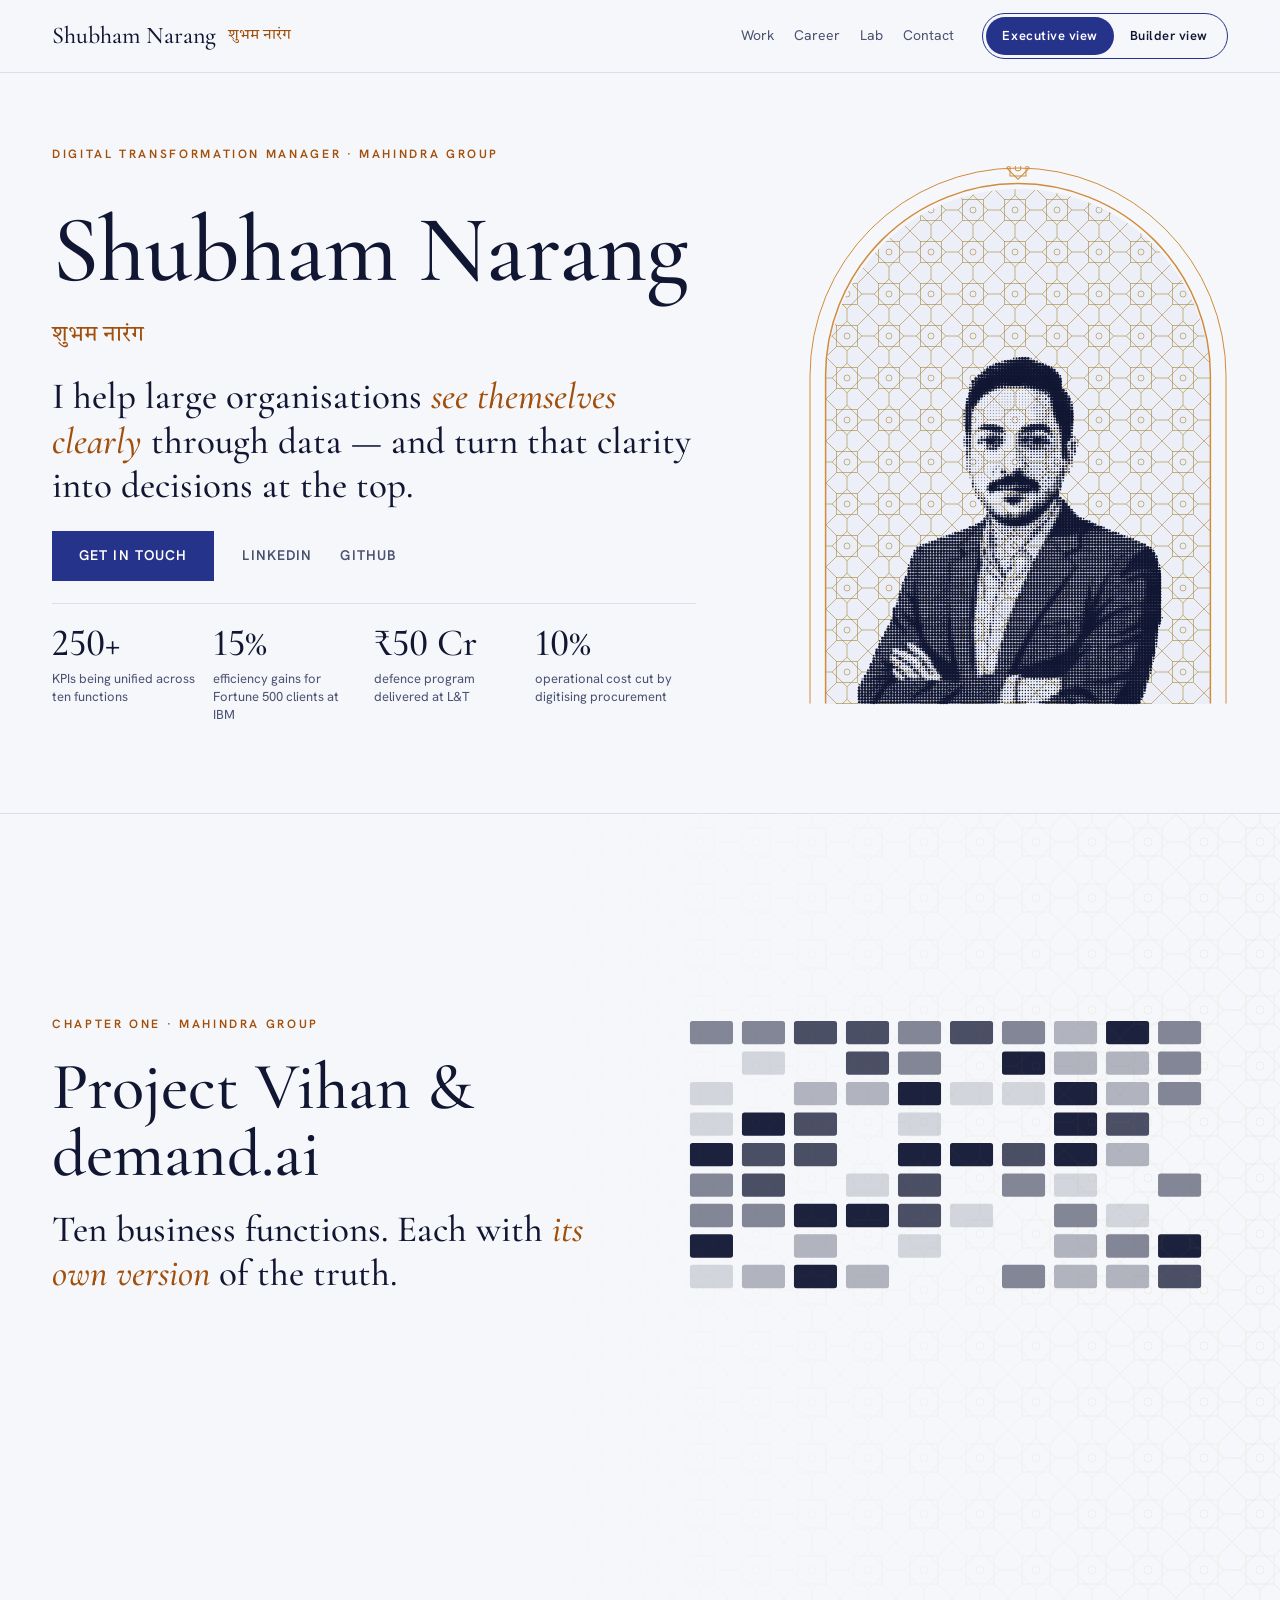
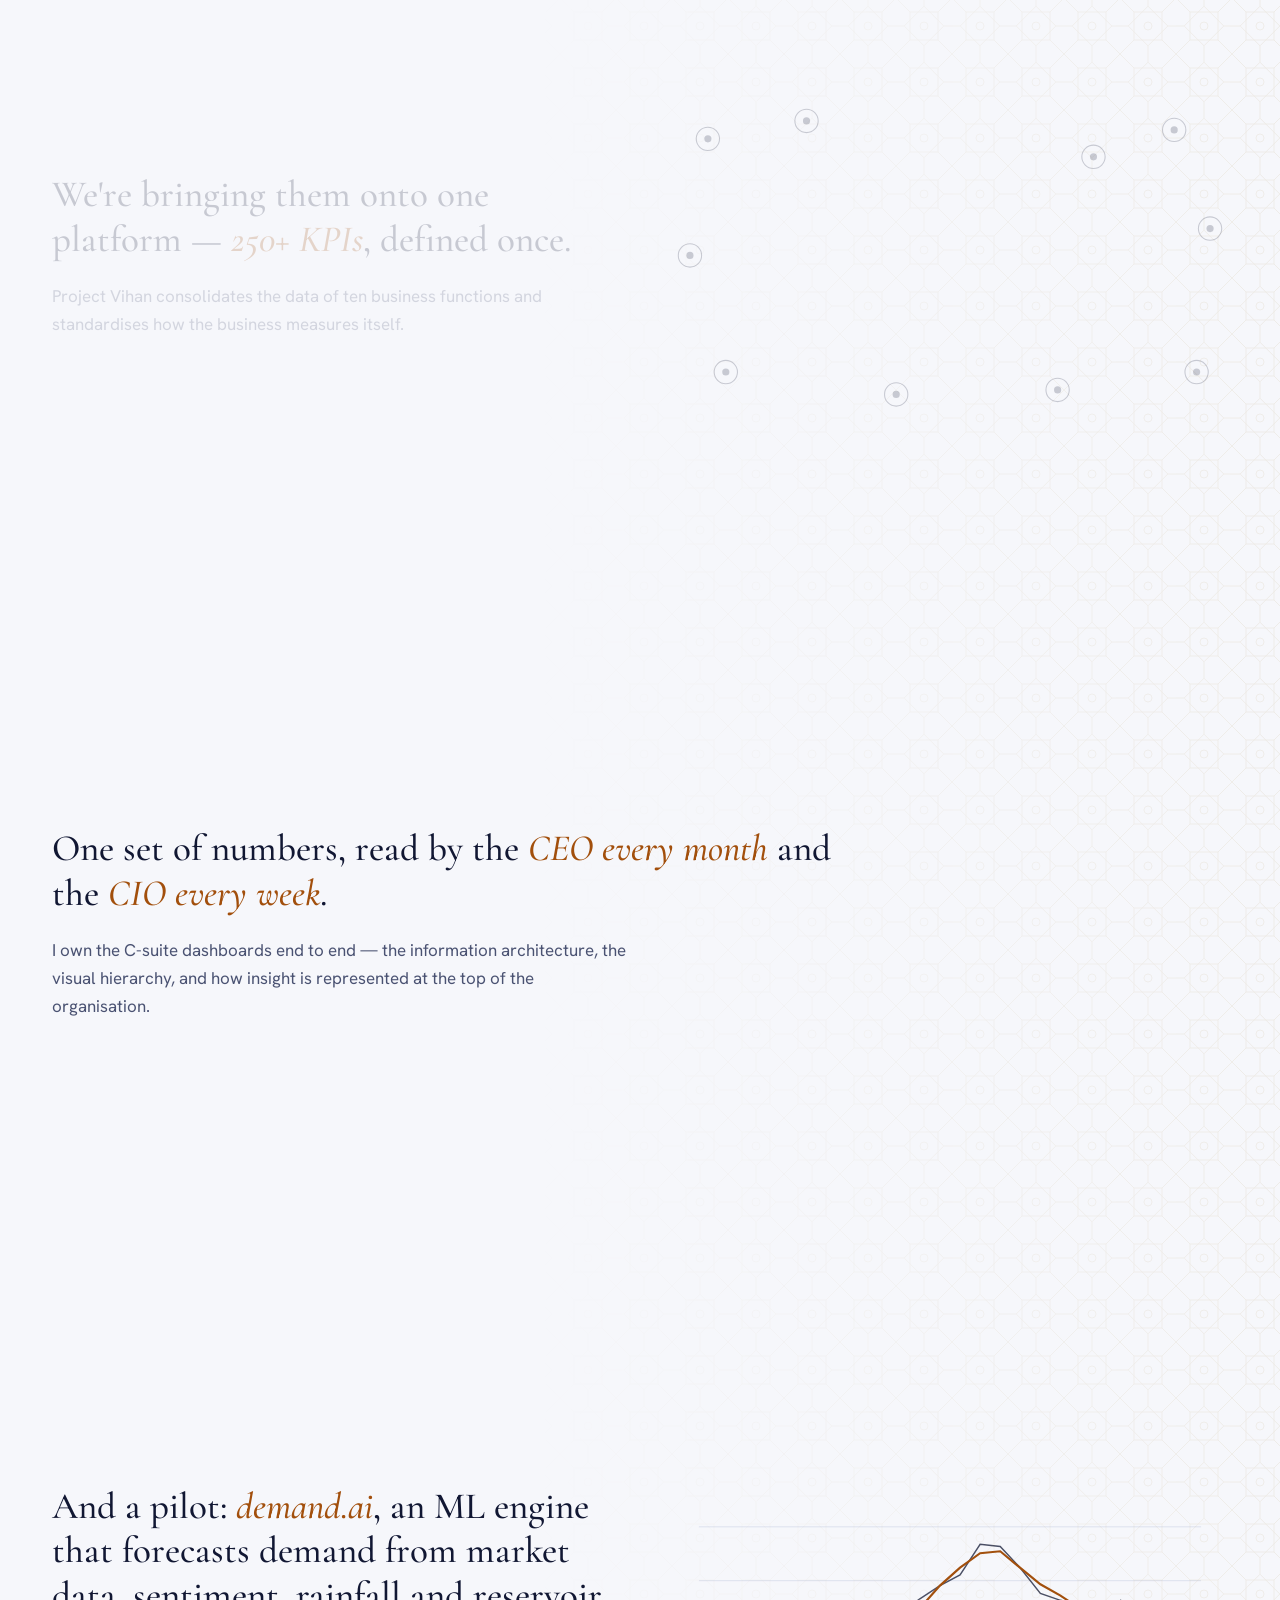
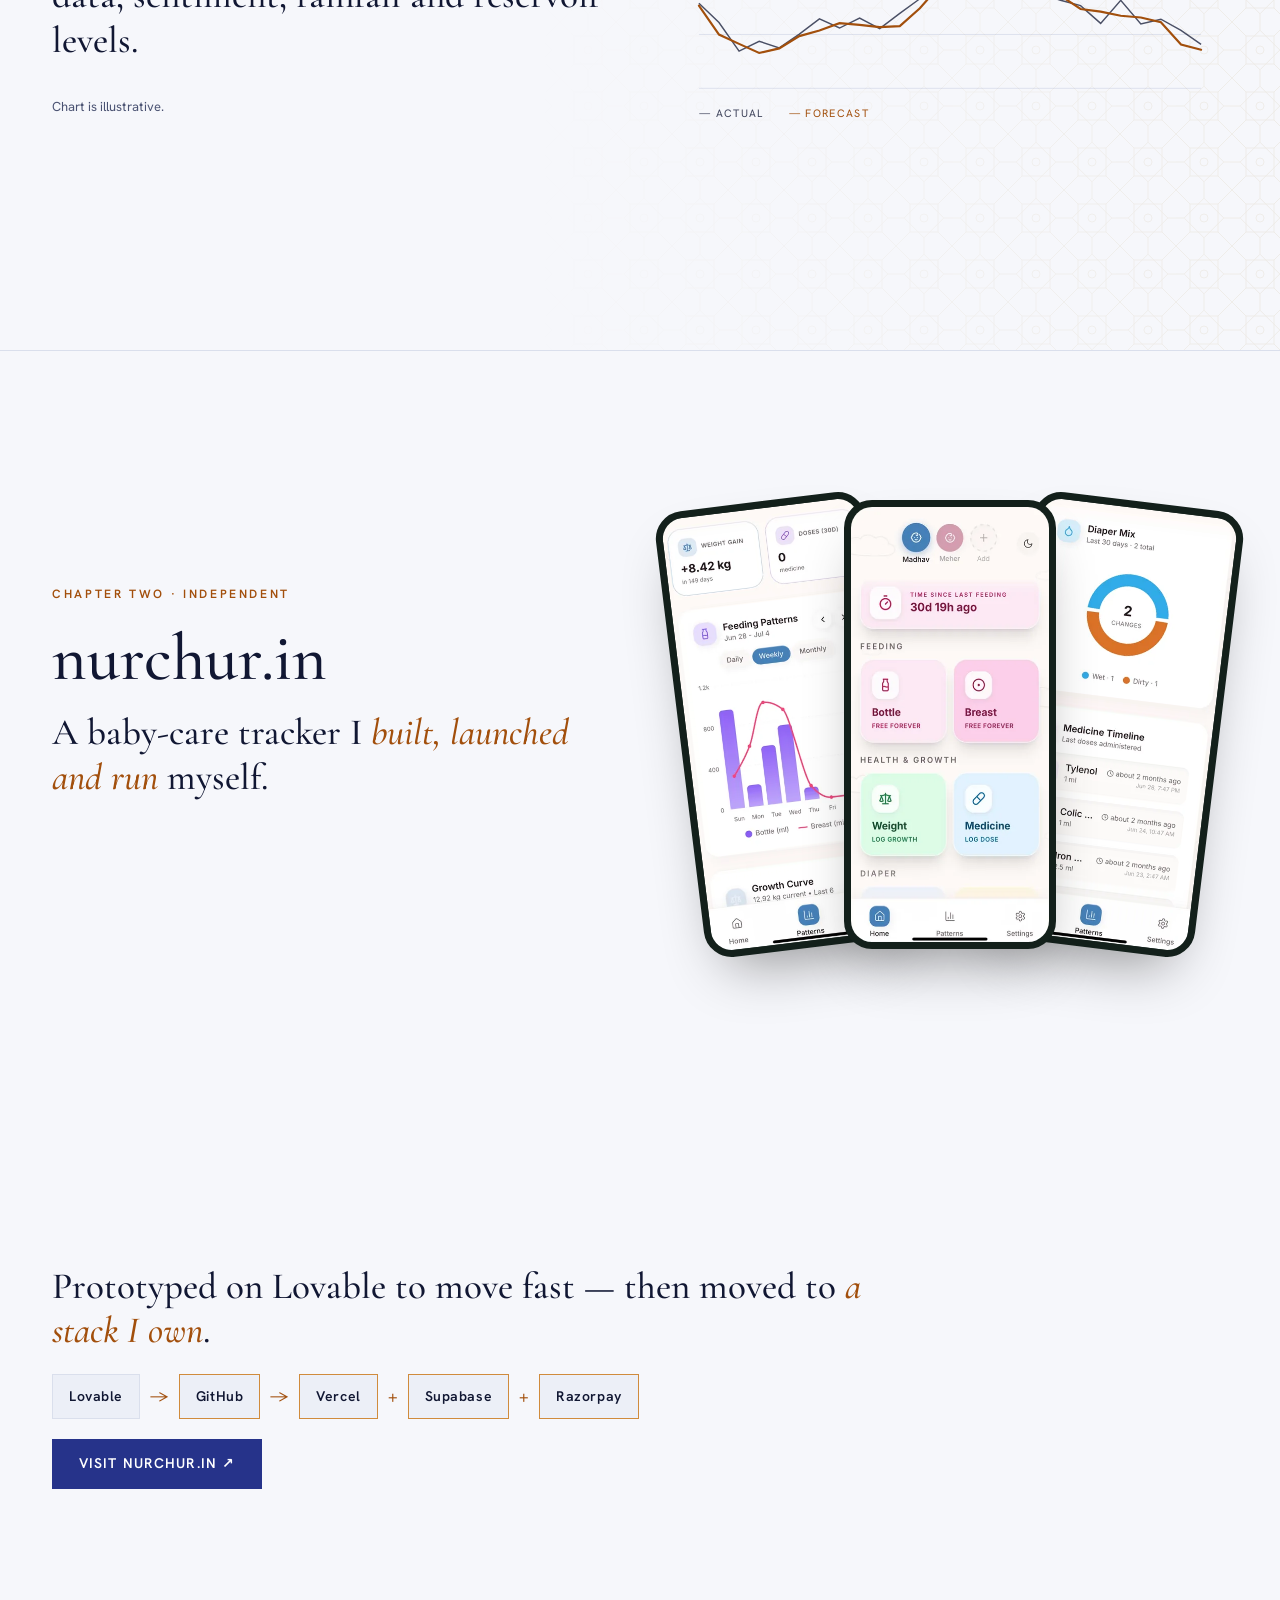
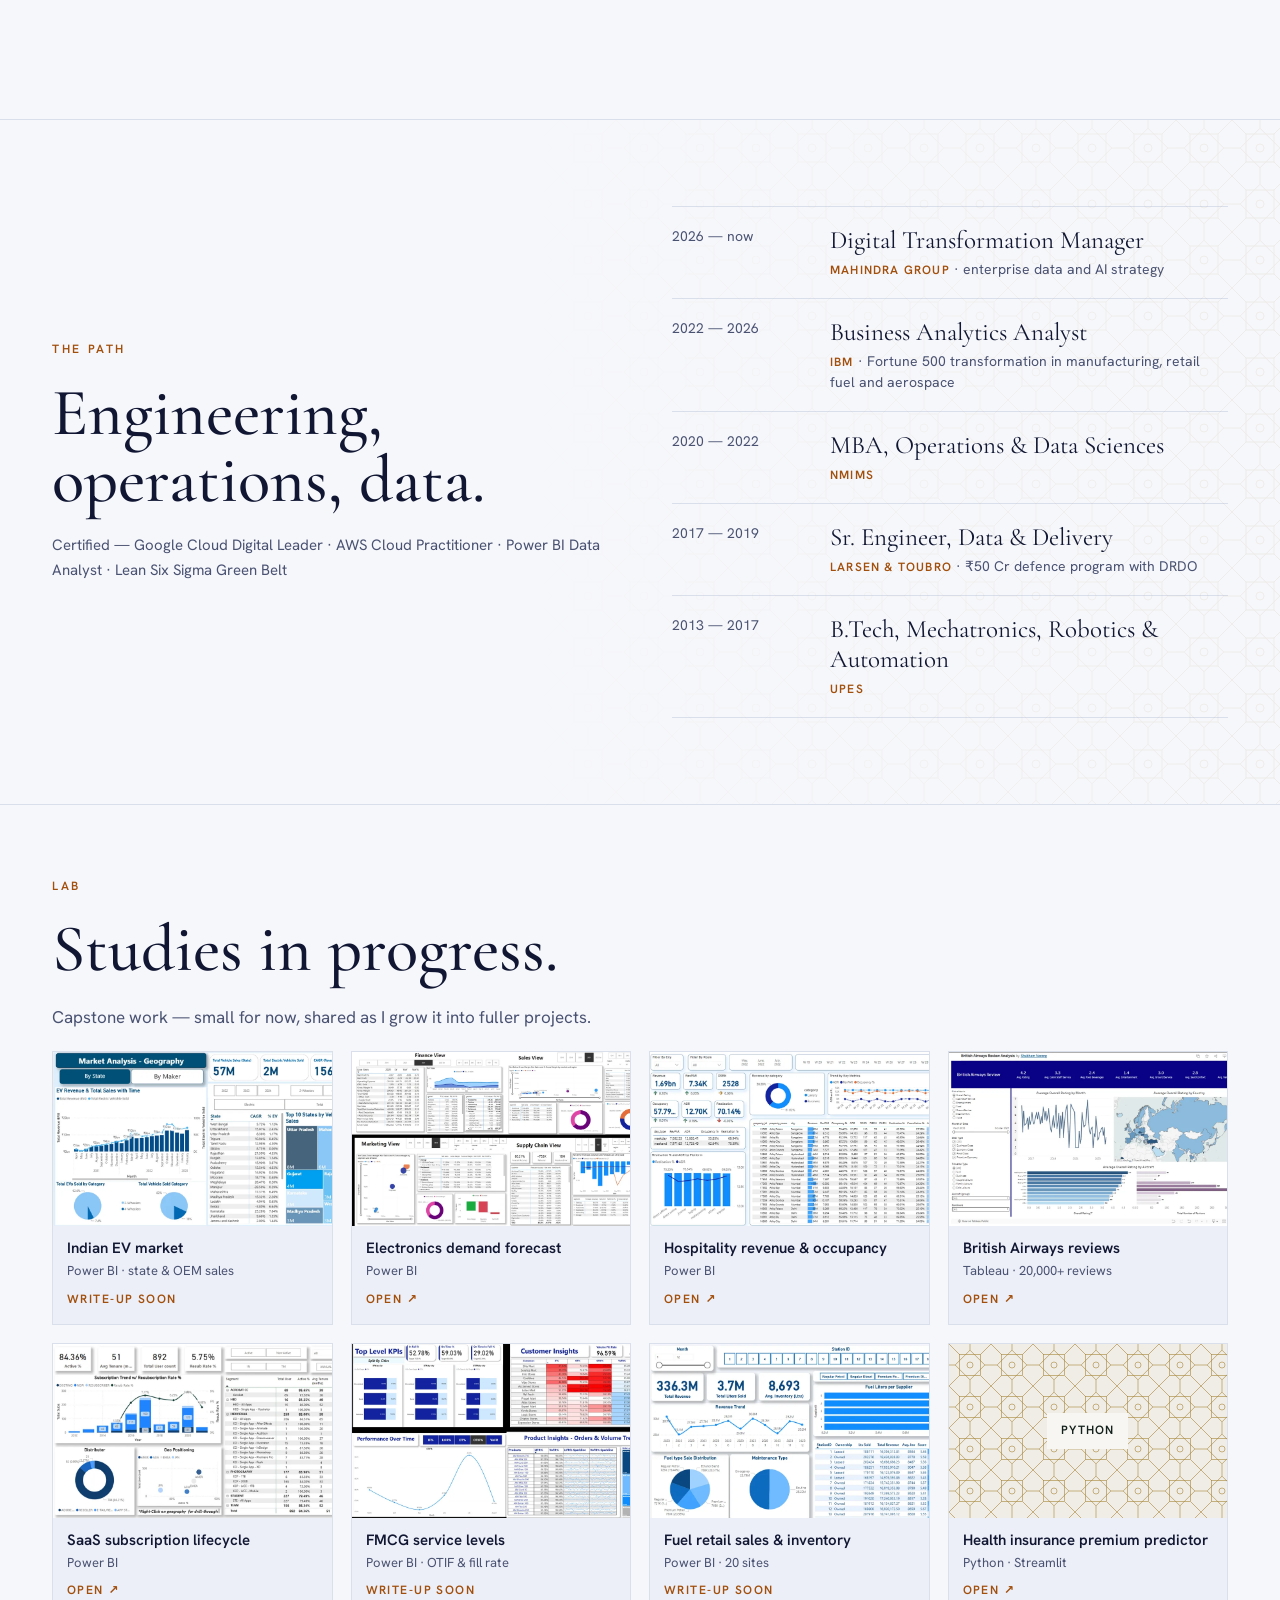
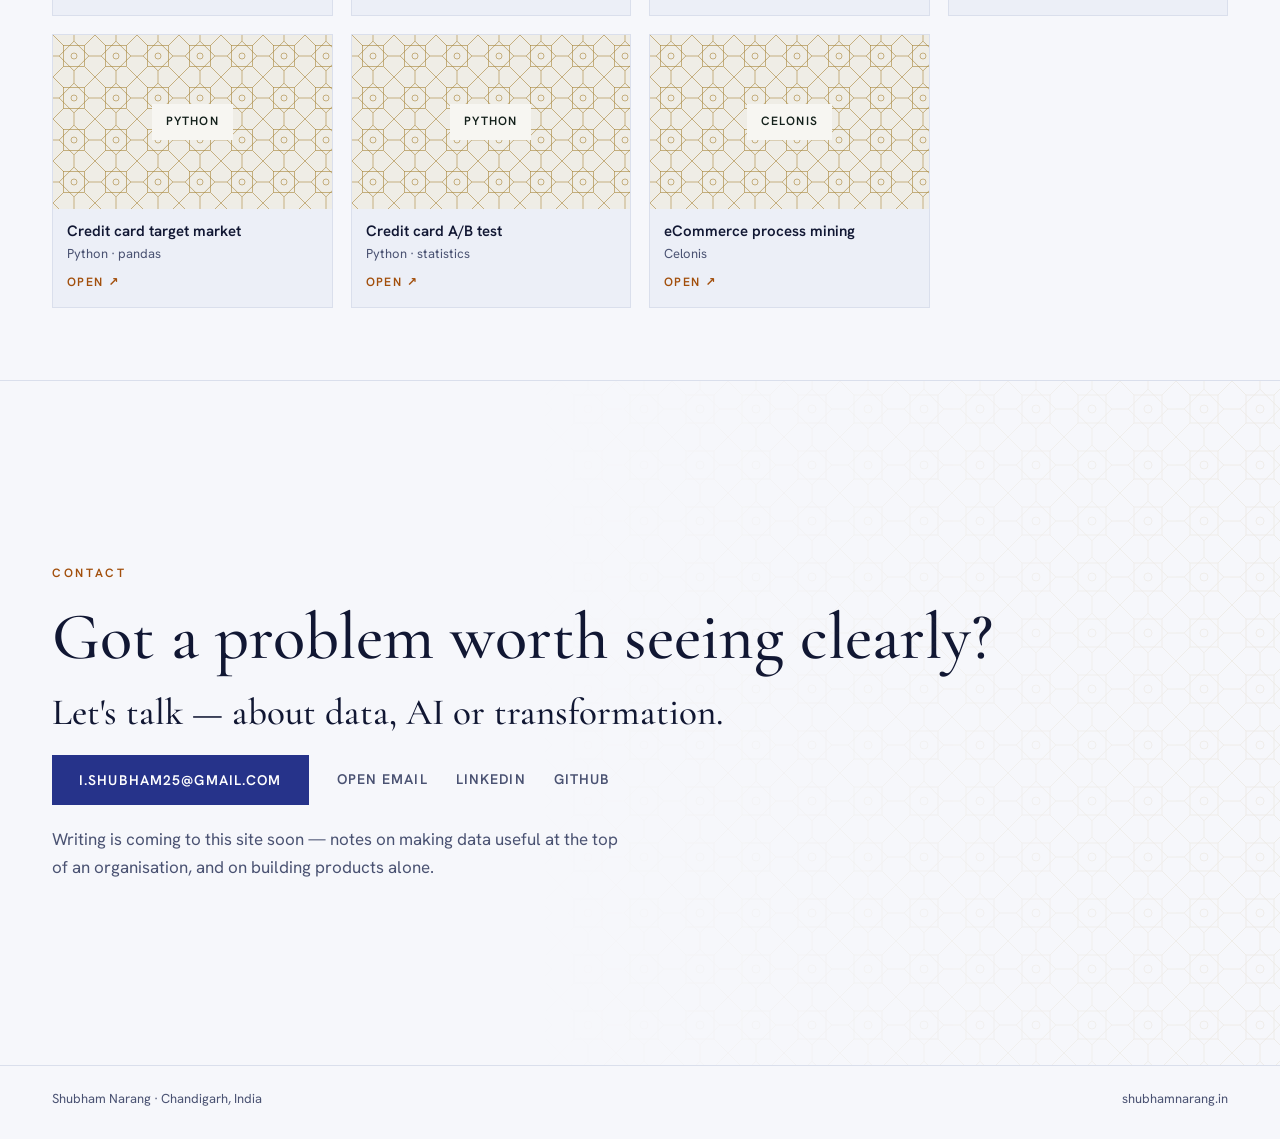
==== commit 253d5616: "Mascot is now a bobblehead of the real portrait; no pointing poses - Guide built from the pop-art po" ====
--- a/index.html
+++ b/index.html
@@ -151,20 +151,20 @@
   footer .wrap{display:flex;flex-wrap:wrap;gap:8px 24px;justify-content:space-between;padding-top:22px;padding-bottom:30px;font-size:13px;color:var(--muted)}
 
   /* ---------- the guide: a small illustrated Shubham who walks along the bottom ---------- */
-  .guide{position:fixed;left:0;bottom:0;z-index:40;width:108px;pointer-events:none;transform:translateX(var(--gx,24px));transition:transform 1.3s cubic-bezier(.45,.05,.3,1),opacity .2s}
+  .guide{position:fixed;left:0;bottom:6px;z-index:40;width:112px;pointer-events:none;transform:translateX(var(--gx,24px));transition:transform 1.3s cubic-bezier(.45,.05,.3,1),opacity .2s}
   .guide.pending{opacity:0}
   .guide.pending *{pointer-events:none!important}
-  .guide .who{position:relative;width:108px;height:144px;pointer-events:auto;cursor:pointer;background:none;border:0;padding:0}
-  .guide svg{width:100%;height:100%;display:block;overflow:visible;transform:scaleX(var(--face,1));transition:transform .3s ease}
-  .guide.walking .bob{animation:walk .32s ease-in-out infinite}
+  .guide .who{position:relative;display:block;width:112px;height:135px;pointer-events:auto;cursor:pointer;background:none;border:0;padding:0}
+  .guide .who img{position:absolute;inset:0;width:100%;height:100%}
+  .guide .head{transform-origin:53.3% 56.1%;animation:bobble 3.2s ease-in-out infinite}
+  @keyframes bobble{0%,100%{transform:rotate(-2deg)}50%{transform:rotate(2.5deg)}}
+  .guide.walking .who{animation:walk .32s ease-in-out infinite}
+  .guide.walking .head{animation-duration:.64s}
   @keyframes walk{0%,100%{transform:translateY(0)}50%{transform:translateY(-5px)}}
-  .guide .eye{transform-box:fill-box;transform-origin:center;animation:blink 5s infinite}
-  @keyframes blink{0%,94%,100%{transform:scaleY(1)}96%{transform:scaleY(.1)}}
-  .guide .pose{display:none}
-  .guide[data-pose="cross"] .pose.cross,.guide[data-pose="point"] .pose.point,.guide[data-pose="wave"] .pose.wave{display:inline}
-  .guide[data-pose="wave"] .wave .arm{transform-box:fill-box;transform-origin:10% 90%;animation:wave .5s ease-in-out 3}
-  @keyframes wave{0%,100%{transform:rotate(0)}50%{transform:rotate(-16deg)}}
-  .bubble{position:absolute;bottom:138px;left:14px;width:max-content;max-width:250px;margin:0;padding:11px 15px;border-radius:16px;background:var(--say-bg);color:var(--say-fg);font-size:14.5px;line-height:1.45;box-shadow:0 14px 34px -14px rgba(0,0,0,.45);transition:opacity .3s ease,transform .3s ease,background-color .8s,color .8s;pointer-events:auto}
+  .guide.hello .head{animation:hello .5s ease-in-out 3}
+  @keyframes hello{0%,100%{transform:rotate(0)}25%{transform:rotate(-9deg)}75%{transform:rotate(9deg)}}
+  .guide .shadow{position:absolute;left:18%;right:18%;bottom:-3px;height:6px;border-radius:50%;background:#000;opacity:.14;filter:blur(2px)}
+  .bubble{position:absolute;bottom:142px;left:14px;width:max-content;max-width:250px;margin:0;padding:11px 15px;border-radius:16px;background:var(--say-bg);color:var(--say-fg);font-size:14.5px;line-height:1.45;box-shadow:0 14px 34px -14px rgba(0,0,0,.45);transition:opacity .3s ease,transform .3s ease,background-color .8s,color .8s;pointer-events:auto}
   .bubble::after{content:"";position:absolute;left:40px;bottom:-7px;width:14px;height:14px;background:inherit;transform:rotate(45deg);border-radius:0 0 3px 0}
   .bubble b{color:var(--say-em);font-weight:700}
   .bubble.swap{opacity:0;transform:translateY(6px)}
@@ -175,7 +175,7 @@
   @media (prefers-reduced-motion:reduce){
     html{scroll-behavior:auto}
     body,.beat,.node,.spoke,.hub,.draw,.phone,.bubble,.guide,.cell{transition:none!important}
-    .guide .bob,.guide .eye,.guide .arm{animation:none!important}
+    .guide .who,.guide .head{animation:none!important}
     .beat{opacity:1;transform:none}
   }
   @media (max-width:960px){
@@ -187,9 +187,9 @@
     .figs{grid-template-columns:repeat(2,1fr)}
     .beat{grid-template-columns:1fr;min-height:0;padding:56px 0;opacity:1;transform:none}
     .lab{grid-template-columns:repeat(2,1fr);gap:12px}
-    .guide{width:76px}
-    .guide .who{width:76px;height:101px}
-    .bubble{bottom:98px;max-width:220px;font-size:14px;padding:10px 13px}
+    .guide{width:84px}
+    .guide .who{width:84px;height:101px}
+    .bubble{bottom:106px;max-width:220px;font-size:14px;padding:10px 13px}
   }
   @media (max-width:560px){
     .path li{grid-template-columns:1fr}
@@ -222,7 +222,7 @@
 
 <section class="hero chapter" data-theme="light" id="top" style="border-top:0">
   <div class="wrap">
-    <div class="beat on solo" data-say="Hi, I'm <b>Shubham</b>. Scroll — I'll walk you through it." data-pos="right" data-pose="wave" style="min-height:0;padding:0;display:flex;flex-direction:column;gap:22px;align-items:flex-start">
+    <div class="beat on solo" data-say="Hi, I'm <b>Shubham</b>. Scroll — I'll walk you through it." data-pos="right" style="min-height:0;padding:0;display:flex;flex-direction:column;gap:22px;align-items:flex-start">
       <div class="label">Digital Transformation Manager · Mahindra Group</div>
       <h1 class="serif">Shubham Narang</h1>
       <div class="deva" lang="hi" style="font-size:22px;color:var(--accent)">शुभम नारंग</div>
@@ -253,7 +253,7 @@
 
 <section class="chapter jaali" data-theme="deep" id="work">
   <div class="wrap">
-    <div class="beat" data-say="First, my day job at <b>Mahindra</b>." data-pos="right" data-pose="point">
+    <div class="beat" data-say="First, my day job at <b>Mahindra</b>." data-pos="right">
       <div class="txt">
         <div class="label">Chapter one · Mahindra Group</div>
         <h2 class="serif">Project Vihan &amp; demand.ai</h2>
@@ -331,7 +331,7 @@
         <rect class="cell" style="--o:0.75;transition-delay:1.068s" x="542" y="292" width="48" height="26" rx="3" fill="currentColor"/>
       </svg>
     </div>
-    <div class="beat" data-say="So we're bringing them onto <b>one platform</b>." data-pos="left" data-pose="point">
+    <div class="beat" data-say="So we're bringing them onto <b>one platform</b>." data-pos="left">
       <div class="txt">
         <p class="say">We're bringing them onto one platform — <em>250+ KPIs</em>, defined once.</p>
         <p class="body">Project Vihan consolidates the data of ten business functions and standardises how the business measures itself.</p>
@@ -365,13 +365,13 @@
         </g>
       </svg>
     </div>
-    <div class="beat solo" data-say="Those numbers reach the <b>CEO every month</b>, the CIO every week." data-pos="right" data-pose="cross">
+    <div class="beat solo" data-say="Those numbers reach the <b>CEO every month</b>, the CIO every week." data-pos="right">
       <div class="txt">
         <p class="say">One set of numbers, read by the <em>CEO every month</em> and the <em>CIO every week</em>.</p>
         <p class="body">I own the C-suite dashboards end to end — the information architecture, the visual hierarchy, and how insight is represented at the top of the organisation.</p>
       </div>
     </div>
-    <div class="beat" data-say="We're also piloting <b>demand.ai</b> — forecasting from rain and reservoirs." data-pos="left" data-pose="point">
+    <div class="beat" data-say="We're also piloting <b>demand.ai</b> — forecasting from rain and reservoirs." data-pos="left">
       <div class="txt">
         <p class="say">And a pilot: <em>demand.ai</em>, an ML engine that forecasts demand from market data, sentiment, rainfall and reservoir levels.</p>
         <p class="note">Chart is illustrative.</p>
@@ -389,7 +389,7 @@
 
 <section class="chapter" data-theme="soft">
   <div class="wrap">
-    <div class="beat" data-say="Outside work, I build. This is <b>nurchur.in</b>." data-pos="left" data-pose="point">
+    <div class="beat" data-say="Outside work, I build. This is <b>nurchur.in</b>." data-pos="left">
       <div class="txt">
         <div class="label">Chapter two · Independent</div>
         <h2 class="serif">nurchur.in</h2>
@@ -401,7 +401,7 @@
         <div class="phone p1"><img src="images/tour/nurchur-1.webp" width="404" height="858" alt="nurchur.in home screen with feeding, growth and medicine logging" loading="lazy"></div>
       </div>
     </div>
-    <div class="beat solo" data-say="I outgrew the no-code tool, so I moved to <b>a stack I own</b>." data-pos="right" data-pose="cross">
+    <div class="beat solo" data-say="I outgrew the no-code tool, so I moved to <b>a stack I own</b>." data-pos="right">
       <div class="txt">
         <p class="say">Prototyped on Lovable to move fast — then moved to <em>a stack I own</em>.</p>
         <div class="pipe" aria-label="Stack: Lovable, then GitHub, Vercel, Supabase and Razorpay">
@@ -415,7 +415,7 @@
 
 <section class="chapter jaali" data-theme="light" id="career">
   <div class="wrap">
-    <div class="beat" data-say="How I got here: <b>engineering</b>, operations, then data." data-pos="right" data-pose="cross">
+    <div class="beat" data-say="How I got here: <b>engineering</b>, operations, then data." data-pos="right">
       <div class="txt">
         <div class="label">The path</div>
         <h2 class="serif">Engineering, operations, data.</h2>
@@ -434,7 +434,7 @@
 
 <section class="chapter" data-theme="light" id="lab">
   <div class="wrap">
-    <div class="beat solo" data-say="Smaller studies. I'm <b>growing them</b>, one by one." data-pos="left" data-pose="point">
+    <div class="beat solo" data-say="Smaller studies. I'm <b>growing them</b>, one by one." data-pos="left">
       <div class="txt">
         <div class="label">Lab</div>
         <h2 class="serif">Studies in progress.</h2>
@@ -459,7 +459,7 @@
 
 <section class="chapter jaali" data-theme="night" id="contact">
   <div class="wrap">
-    <div class="beat solo" data-say="Write anytime. Click the email — it's <b>copied</b>." data-pos="right" data-pose="wave">
+    <div class="beat solo" data-say="Write anytime. Click the email — it's <b>copied</b>." data-pos="right">
       <div class="txt">
         <div class="label">Contact</div>
         <h2 class="serif">Got a problem worth seeing clearly?</h2>
@@ -484,52 +484,12 @@
 
 <!-- the guide -->
 <canvas class="morph" id="morph" aria-hidden="true"></canvas>
-<div class="guide at-right pending" id="guide" data-pose="wave" aria-hidden="true" style="--face:-1">
+<div class="guide at-right pending" id="guide" aria-hidden="true">
   <p class="bubble" id="bubble">Hi, I'm <b>Shubham</b>. Scroll — I'll walk you through it.</p>
   <button class="who" type="button" id="who" tabindex="-1">
-    <svg viewBox="0 0 132 176" role="presentation">
-      <defs>
-        <pattern id="tone" width="4" height="4" patternUnits="userSpaceOnUse"><circle cx="2" cy="2" r=".9" fill="#1C3F93"/></pattern>
-        <pattern id="stub" width="3" height="3" patternUnits="userSpaceOnUse"><circle cx="1.5" cy="1.5" r=".7" fill="#3A2A22" opacity=".7"/></pattern>
-      </defs>
-      <ellipse cx="66" cy="173" rx="38" ry="3.5" fill="#000" opacity=".16"/>
-      <g class="bob">
-        <path d="M22 176C22 140 34 118 66 114C98 118 110 140 110 176Z" fill="#2E5CC9"/>
-        <path d="M22 176C22 140 34 118 66 114C98 118 110 140 110 176Z" fill="url(#tone)" opacity=".55"/>
-        <rect x="59" y="98" width="14" height="20" rx="4" fill="#C98F68"/>
-        <path d="M54 115L66 142L78 115Z" fill="#8FE3DF"/>
-        <path d="M54 115L66 142L58 150L44 122Z" fill="#234AA6"/>
-        <path d="M78 115L66 142L74 150L88 122Z" fill="#234AA6"/>
-        <ellipse cx="42" cy="75" rx="4" ry="6" fill="#C98F68"/>
-        <ellipse cx="90" cy="75" rx="4" ry="6" fill="#C98F68"/>
-        <ellipse cx="66" cy="72" rx="24" ry="28" fill="#D8A27C"/>
-        <path d="M41 70C38 44 50 34 68 35C84 35 94 46 91 66C89 56 82 50 70 50C58 50 48 56 41 70Z" fill="#231A15"/>
-        <path d="M48 44C55 29 78 27 88 41C78 35 63 35 48 44Z" fill="#231A15"/>
-        <path d="M53 64L61 62.5M71 62.5L79 64" fill="none" stroke="#231A15" stroke-width="2.4" stroke-linecap="round"/>
-        <ellipse class="eye" cx="57" cy="71" rx="2.3" ry="2.5" fill="#1A1410"/>
-        <ellipse class="eye" cx="75" cy="71" rx="2.3" ry="2.5" fill="#1A1410"/>
-        <path d="M66 73Q63 80 66.5 81.5" fill="none" stroke="#B07A55" stroke-width="1.4" stroke-linecap="round"/>
-        <path d="M55 87C59 83 63 84 66 86C69 84 73 83 77 87C73 89 69 88 66 88C63 88 59 89 55 87Z" fill="#231A15"/>
-        <path d="M61 92Q66 94.5 71 92" fill="none" stroke="#8A4E3A" stroke-width="1.4" stroke-linecap="round"/>
-        <path d="M43 78C45 96 56 102 66 102C76 102 87 96 89 78C86 90 77 96 66 96C55 96 46 90 43 78Z" fill="url(#stub)"/>
-        <g class="pose cross">
-            <path d="M34 146C46 138 86 138 98 146L98 160C86 152 46 152 34 160Z" fill="#234AA6"/>
-            <ellipse cx="41" cy="151" rx="6" ry="5" fill="#D8A27C"/>
-            <ellipse cx="91" cy="151" rx="6" ry="5" fill="#D8A27C"/>
-        </g>
-        <g class="pose point">
-            <path d="M99 130L121 106" fill="none" stroke="#2E5CC9" stroke-width="13" stroke-linecap="round"/>
-            <circle cx="123" cy="103" r="6" fill="#D8A27C"/>
-            <path d="M126 99L131 93" fill="none" stroke="#D8A27C" stroke-width="3.2" stroke-linecap="round"/>
-        </g>
-        <g class="pose wave">
-            <g class="arm">
-            <path d="M99 130L111 94" fill="none" stroke="#2E5CC9" stroke-width="13" stroke-linecap="round"/>
-            <ellipse cx="112" cy="86" rx="6.5" ry="8" fill="#D8A27C"/>
-            </g>
-        </g>
-      </g>
-    </svg>
+    <span class="shadow"></span>
+    <img class="body" src="images/tour/mascot-body.webp" alt="" width="330" height="397">
+    <img class="head" src="images/tour/mascot-head.webp" alt="" width="330" height="397">
   </button>
 </div>
 
@@ -552,18 +512,12 @@
     if(small.matches) hideT = setTimeout(function(){ bubble.classList.add('hide'); }, 4500);
   }
 
-  /* walk the guide to the left or right edge, facing the content */
+  /* walk the guide to the left or right edge */
   var side = 'left', walkT;
   function place(pos){
     var w = guide.offsetWidth, x = pos === 'right' ? window.innerWidth - w - 16 : 16;
     var cur = parseFloat(getComputedStyle(guide).getPropertyValue('--gx')) || 16;
-    if(Math.abs(cur - x) > 4 && !reduce){
-      guide.style.setProperty('--face', x > cur ? '1' : '-1');
-      guide.classList.add('walking'); clearTimeout(walkT);
-      walkT = setTimeout(function(){ guide.classList.remove('walking'); guide.style.setProperty('--face', pos === 'right' ? '-1' : '1'); }, 1300);
-    } else {
-      guide.style.setProperty('--face', pos === 'right' ? '-1' : '1');
-    }
+    if(Math.abs(cur - x) > 4 && !reduce){ guide.classList.add('walking'); clearTimeout(walkT); walkT = setTimeout(function(){ guide.classList.remove('walking'); }, 1300); }
     guide.style.setProperty('--gx', x + 'px');
     guide.classList.toggle('at-right', pos === 'right');
     side = pos;
@@ -580,7 +534,6 @@
         var b = e.target; b.classList.add('on','seen');
         root.setAttribute('data-theme', b.closest('.chapter').getAttribute('data-theme'));
         meta.setAttribute('content', getComputedStyle(document.body).backgroundColor);
-        guide.setAttribute('data-pose', b.getAttribute('data-pose') || 'cross');
         place(b.getAttribute('data-pos') || 'left');
         say(b.getAttribute('data-say'));
       });
@@ -589,7 +542,7 @@
   } else { beats.forEach(function(b){ b.classList.add('seen'); }); }
 
   document.getElementById('who').addEventListener('click', function(){
-    guide.setAttribute('data-pose','wave');
+    guide.classList.remove('hello'); void guide.offsetWidth; guide.classList.add('hello');
     say('Namaste! <b>Good to meet you.</b>');
   });
 
@@ -608,28 +561,19 @@
   /* ---------- one set of dots: the portrait in the arch becomes the mascot as you scroll ---------- */
   var fx = document.getElementById('morph'), fc = fx.getContext('2d');
   var pbox = document.getElementById('pbox'), who = document.getElementById('who'), hero = document.getElementById('top');
-  var SHAPES = [["path","M22 176C22 140 34 118 66 114C98 118 110 140 110 176Z","#2E5CC9"],["rect",[59,98,14,20,4],"#C98F68"],["path","M54 115L66 142L78 115Z","#8FE3DF"],["path","M54 115L66 142L58 150L44 122Z","#234AA6"],["path","M78 115L66 142L74 150L88 122Z","#234AA6"],["ellipse",[42,75,4,6],"#C98F68"],["ellipse",[90,75,4,6],"#C98F68"],["ellipse",[66,72,24,28],"#D8A27C"],["path","M41 70C38 44 50 34 68 35C84 35 94 46 91 66C89 56 82 50 70 50C58 50 48 56 41 70Z","#231A15"],["path","M48 44C55 29 78 27 88 41C78 35 63 35 48 44Z","#231A15"],["stroke","M53 64L61 62.5M71 62.5L79 64","#231A15",2.4],["eye",[57,71,2.3,2.5],"#1A1410"],["eye",[75,71,2.3,2.5],"#1A1410"],["stroke","M66 73Q63 80 66.5 81.5","#B07A55",1.4],["path","M55 87C59 83 63 84 66 86C69 84 73 83 77 87C73 89 69 88 66 88C63 88 59 89 55 87Z","#231A15"],["stroke","M61 92Q66 94.5 71 92","#8A4E3A",1.4],["stroke","M99 130L111 94","#2E5CC9",13],["ellipse",[112,86,6.5,8],"#D8A27C"]];
   var dots = [], marks = [], VW = 0, VH = 0, mouse = null, scattered = false, born = 0, running = false, shown = false;
   var STEPS = 20;
   function size(){ var d = Math.min(window.devicePixelRatio || 1, 2); VW = window.innerWidth; VH = window.innerHeight; fx.width = VW*d; fx.height = VH*d; fc.setTransform(d,0,0,d,0,0); }
   function rgb(h){ h = h.trim().replace('#',''); return [parseInt(h.substr(0,2),16), parseInt(h.substr(2,2),16), parseInt(h.substr(4,2),16)]; }
 
-  /* rasterise the mascot exactly as the SVG draws it (mirrored: he stands at the right edge facing left) */
-  function sampleMascot(){
-    var w = 132, h = 176, s = 3, c = document.createElement('canvas'); c.width = w*s; c.height = h*s;
-    var g = c.getContext('2d'); g.scale(s,s); g.translate(w,0); g.scale(-1,1);
-    SHAPES.forEach(function(sh){
-      var k = sh[0]; g.beginPath();
-      if(k === 'path'){ g.fillStyle = sh[2]; g.fill(new Path2D(sh[1])); }
-      else if(k === 'stroke'){ g.strokeStyle = sh[2]; g.lineWidth = sh[3]; g.lineCap = 'round'; g.stroke(new Path2D(sh[1])); }
-      else if(k === 'rect'){ var r = sh[1]; g.fillStyle = sh[2]; g.rect(r[0], r[1], r[2], r[3]); g.fill(); }
-      else if(k === 'ellipse' || k === 'eye'){ var e = sh[1]; g.fillStyle = sh[2]; g.ellipse(e[0], e[1], e[2], e[3], 0, 0, 6.2832); g.fill(); }
-      else if(k === 'circle'){ var q = sh[1]; g.fillStyle = sh[2]; g.arc(q[0], q[1], q[2], 0, 6.2832); g.fill(); }
-    });
-    var px = g.getImageData(0, 0, w*s, h*s).data, out = [], step = 2.2;
-    for(var v = step/2; v < h; v += step) for(var u = step/2; u < w; u += step){
-      var i = (Math.floor(v*s)*w*s + Math.floor(u*s))*4;
-      if(px[i+3] > 160) out.push({ u: u/w, v: v/h, c: [px[i], px[i+1], px[i+2]], cs: [] });
+  /* sample the mascot image (the same picture the guide shows) as dot targets with their real colours */
+  function sampleMascot(m){
+    var w = 132, h = Math.round(132 * m.naturalHeight / m.naturalWidth), c = document.createElement('canvas'); c.width = w; c.height = h;
+    var g = c.getContext('2d'); g.drawImage(m, 0, 0, w, h);
+    var px = g.getImageData(0, 0, w, h).data, out = [], step = 2;
+    for(var v = 1; v < h; v += step) for(var u = 1; u < w; u += step){
+      var i = (v*w + u)*4;
+      if(px[i+3] > 140) out.push({ u: u/w, v: v/h, c: [px[i], px[i+1], px[i+2]], cs: [] });
     }
     return out;
   }
@@ -644,8 +588,8 @@
     }
     return out;
   }
-  function build(img){
-    marks = sampleMascot();
+  function build(img, mimg){
+    marks = sampleMascot(mimg);
     var src = samplePortrait(img);
     /* pair dots top-to-bottom so the face melts into the face, the blazer into the blazer */
     var key = function(a){ return a.v*1000 + a.u; };
@@ -676,7 +620,7 @@
     if(landed && !settling){ fx.style.visibility = 'hidden'; return; }
     fx.style.visibility = 'visible';
     var base = rgb(getComputedStyle(root).getPropertyValue('--dot') || '#111733');
-    var cellM = M.width * 2.2 / 132, bucket = Math.round(e * STEPS), follow = settling ? .09 : .55, moving = false, last = '';
+    var cellM = M.width * 2 / 132, bucket = Math.round(e * STEPS), follow = settling ? .09 : .55, moving = false, last = '';
     for(var k = 0; k < dots.length; k++){
       var p = dots[k], m = p.m;
       var sx = P.left + p.u*P.width + (scattered ? p.sx : 0), sy = P.top + p.v*P.height + (scattered ? p.sy : 0);
@@ -710,9 +654,10 @@
     kick(); setTimeout(function(){ scattered = false; kick(); }, 600);
   });
   size();
-  var img = new Image();
-  img.onload = function(){ build(img); };
-  img.src = 'images/portrait.webp';
+  var img = new Image(), mimg = new Image(), loaded = 0;
+  function ready(){ if(++loaded === 2) build(img, mimg); }
+  img.onload = ready; mimg.onload = ready;
+  img.src = 'images/portrait.webp'; mimg.src = 'images/tour/mascot.webp';
 })();
 </script>
 
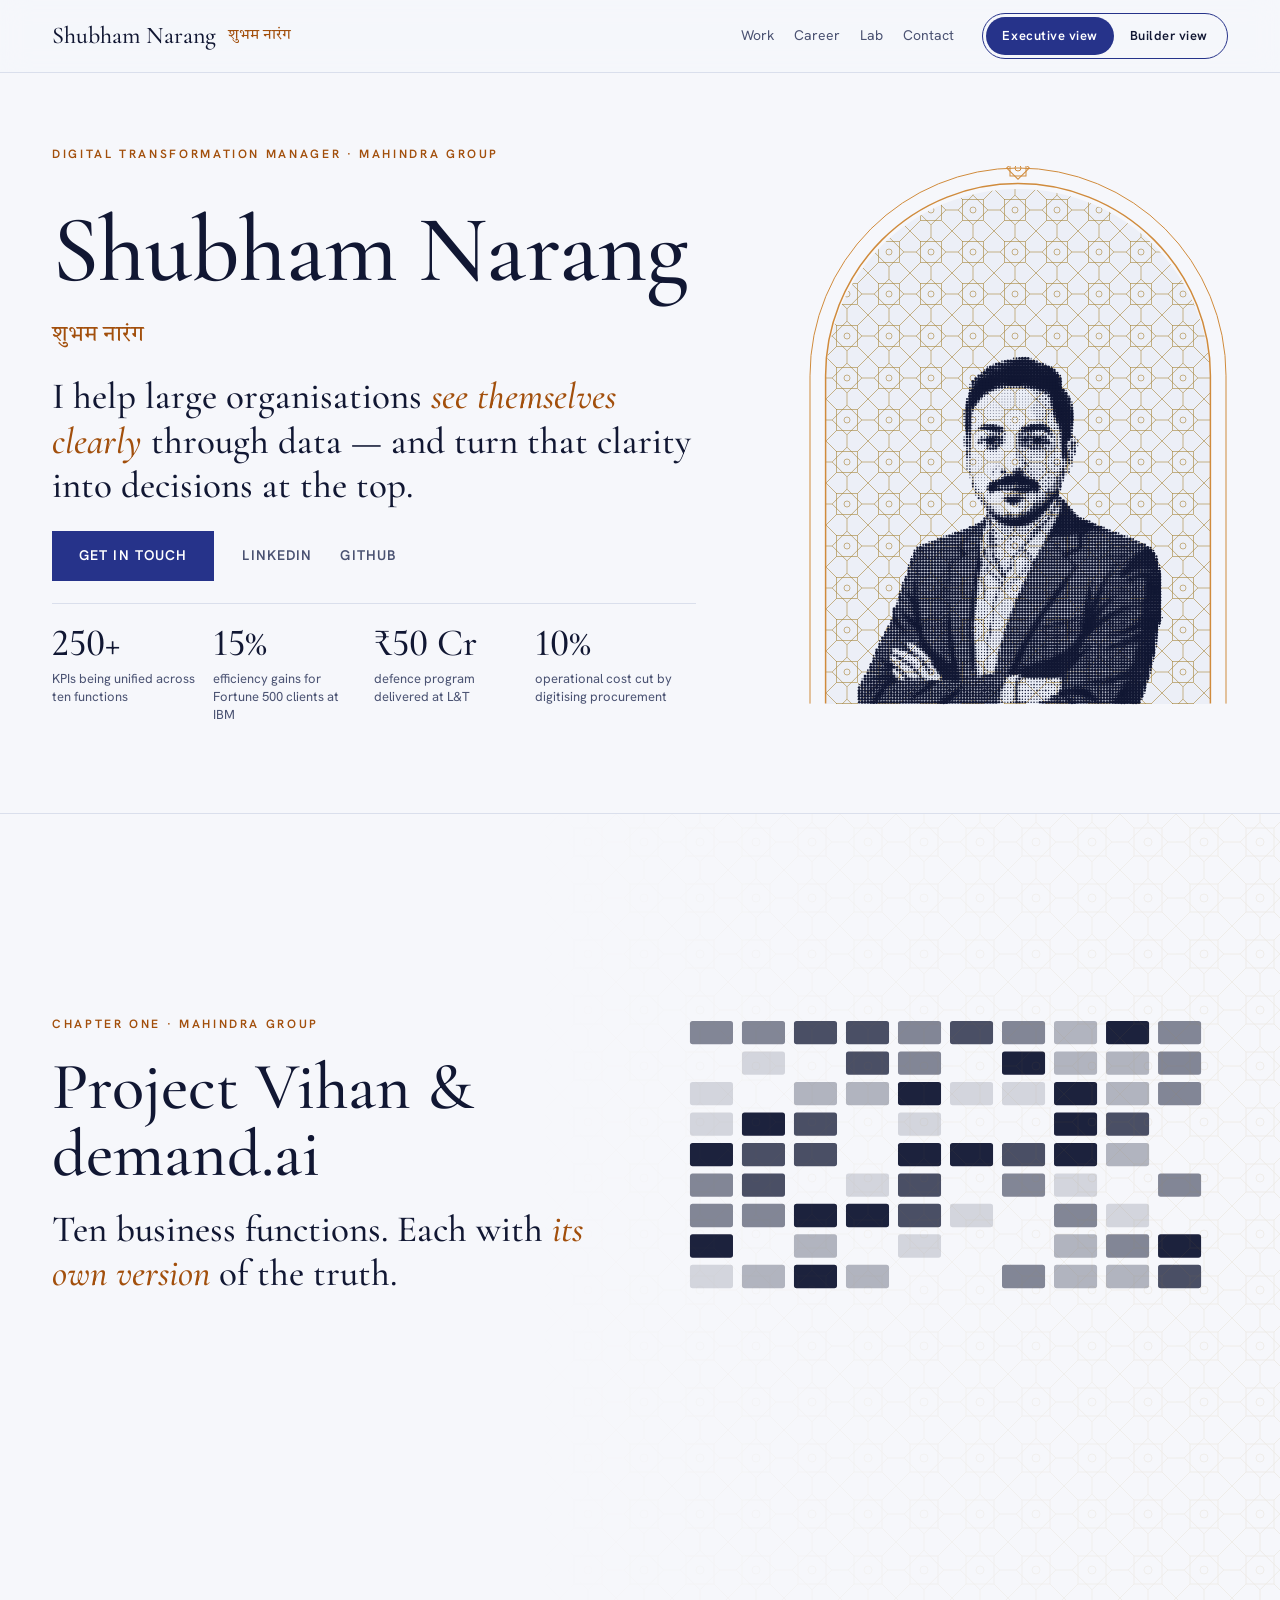
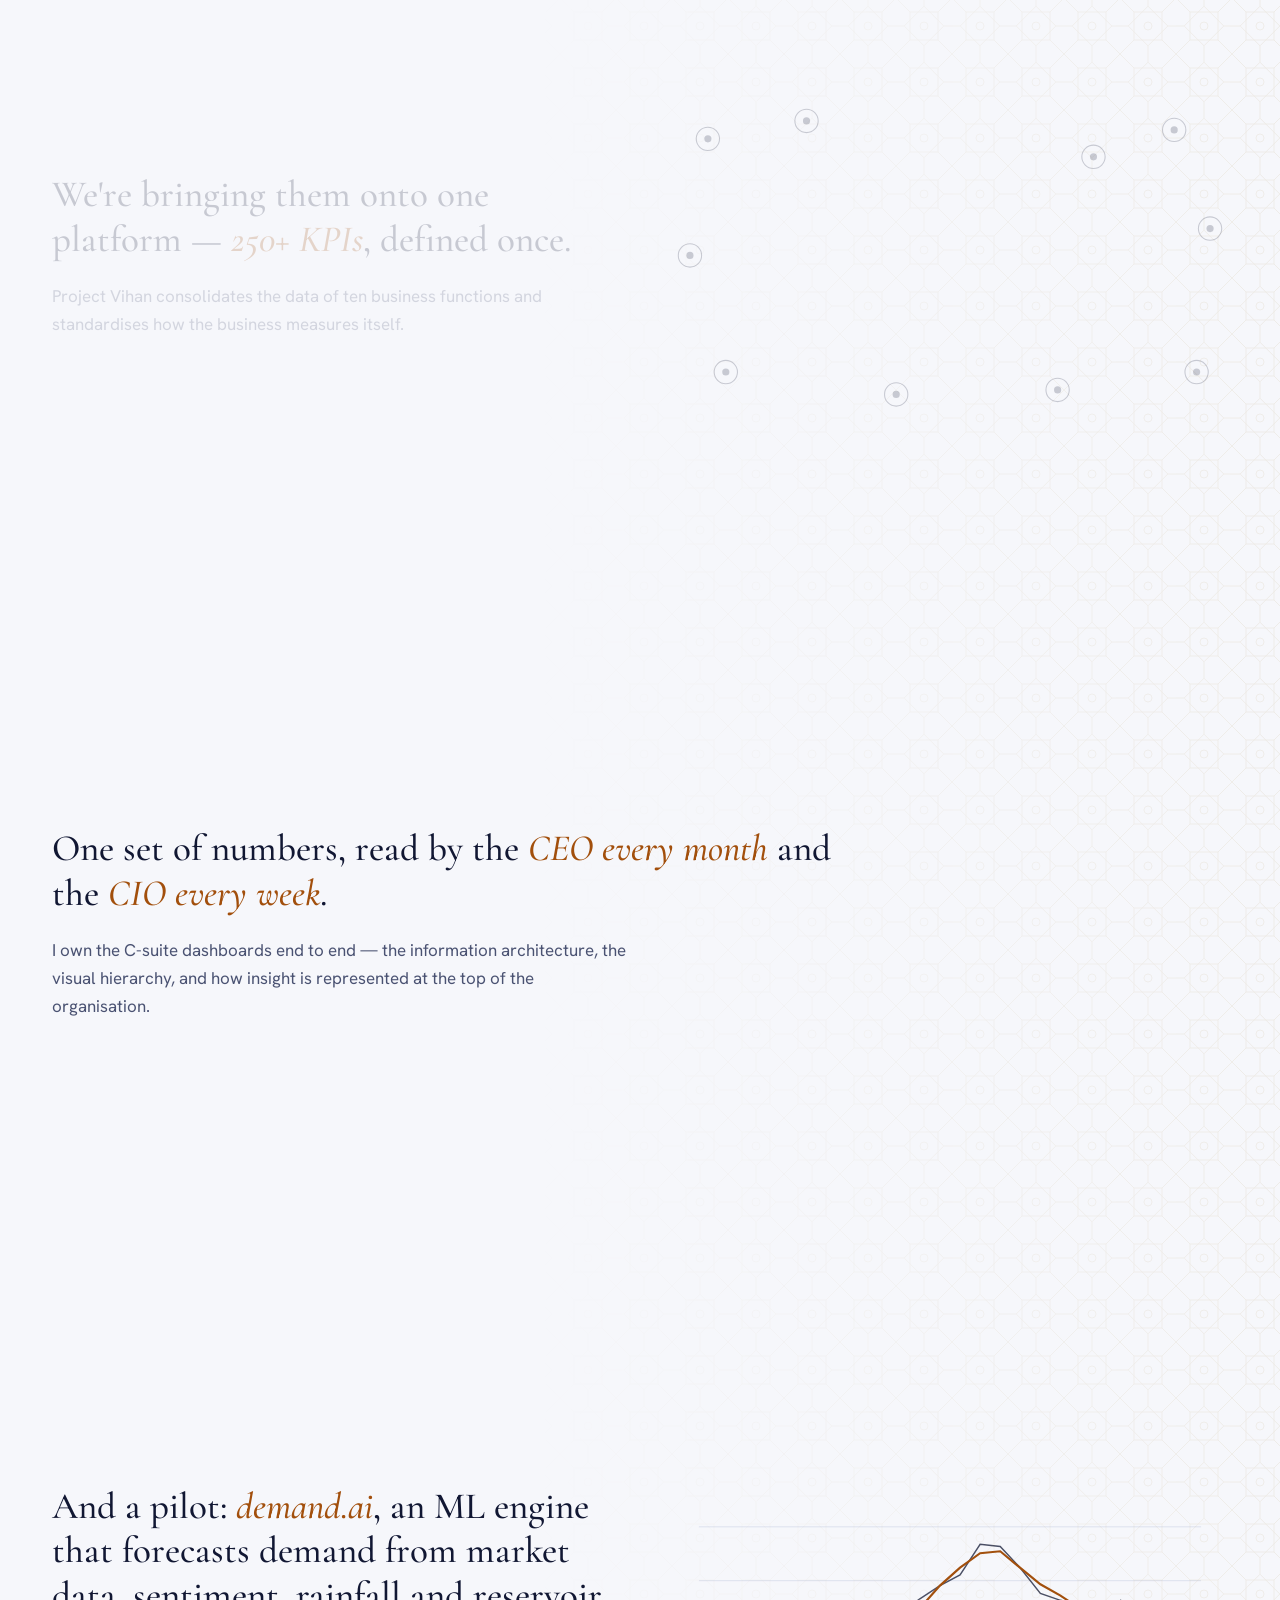
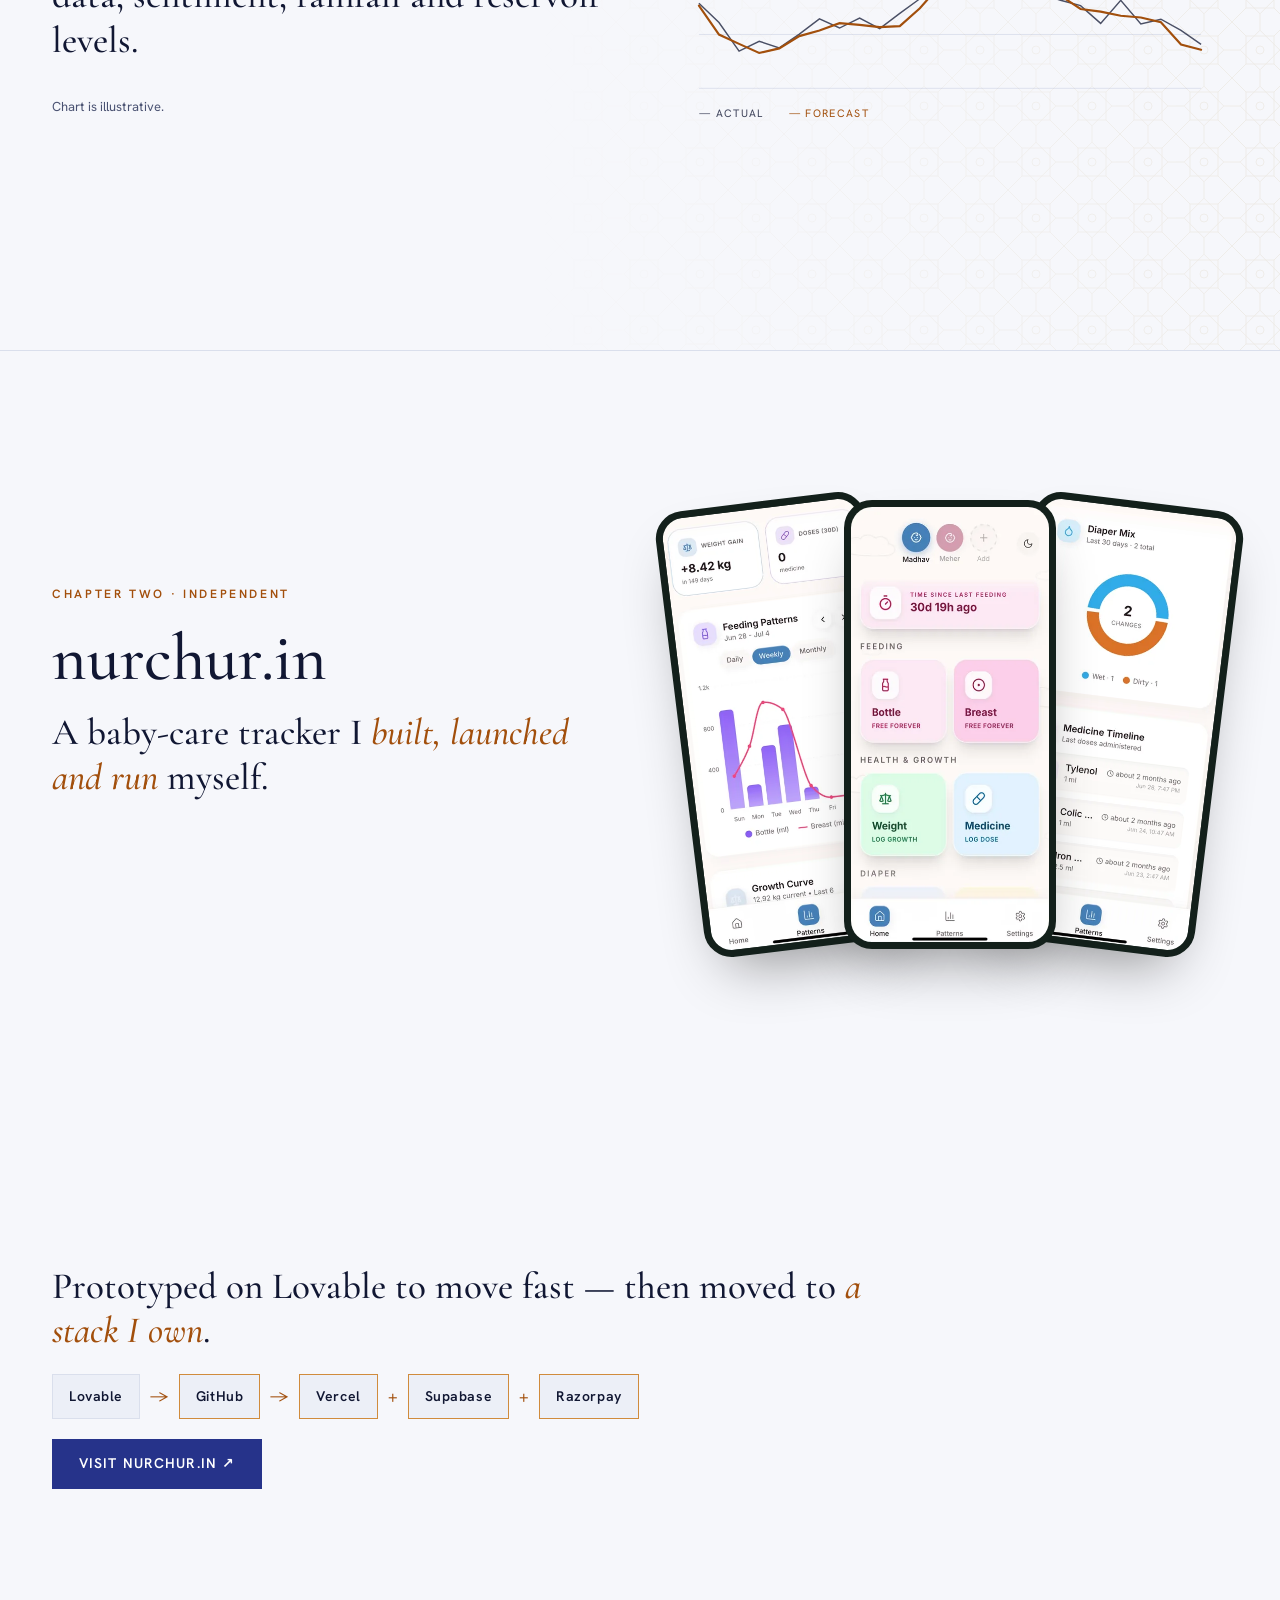
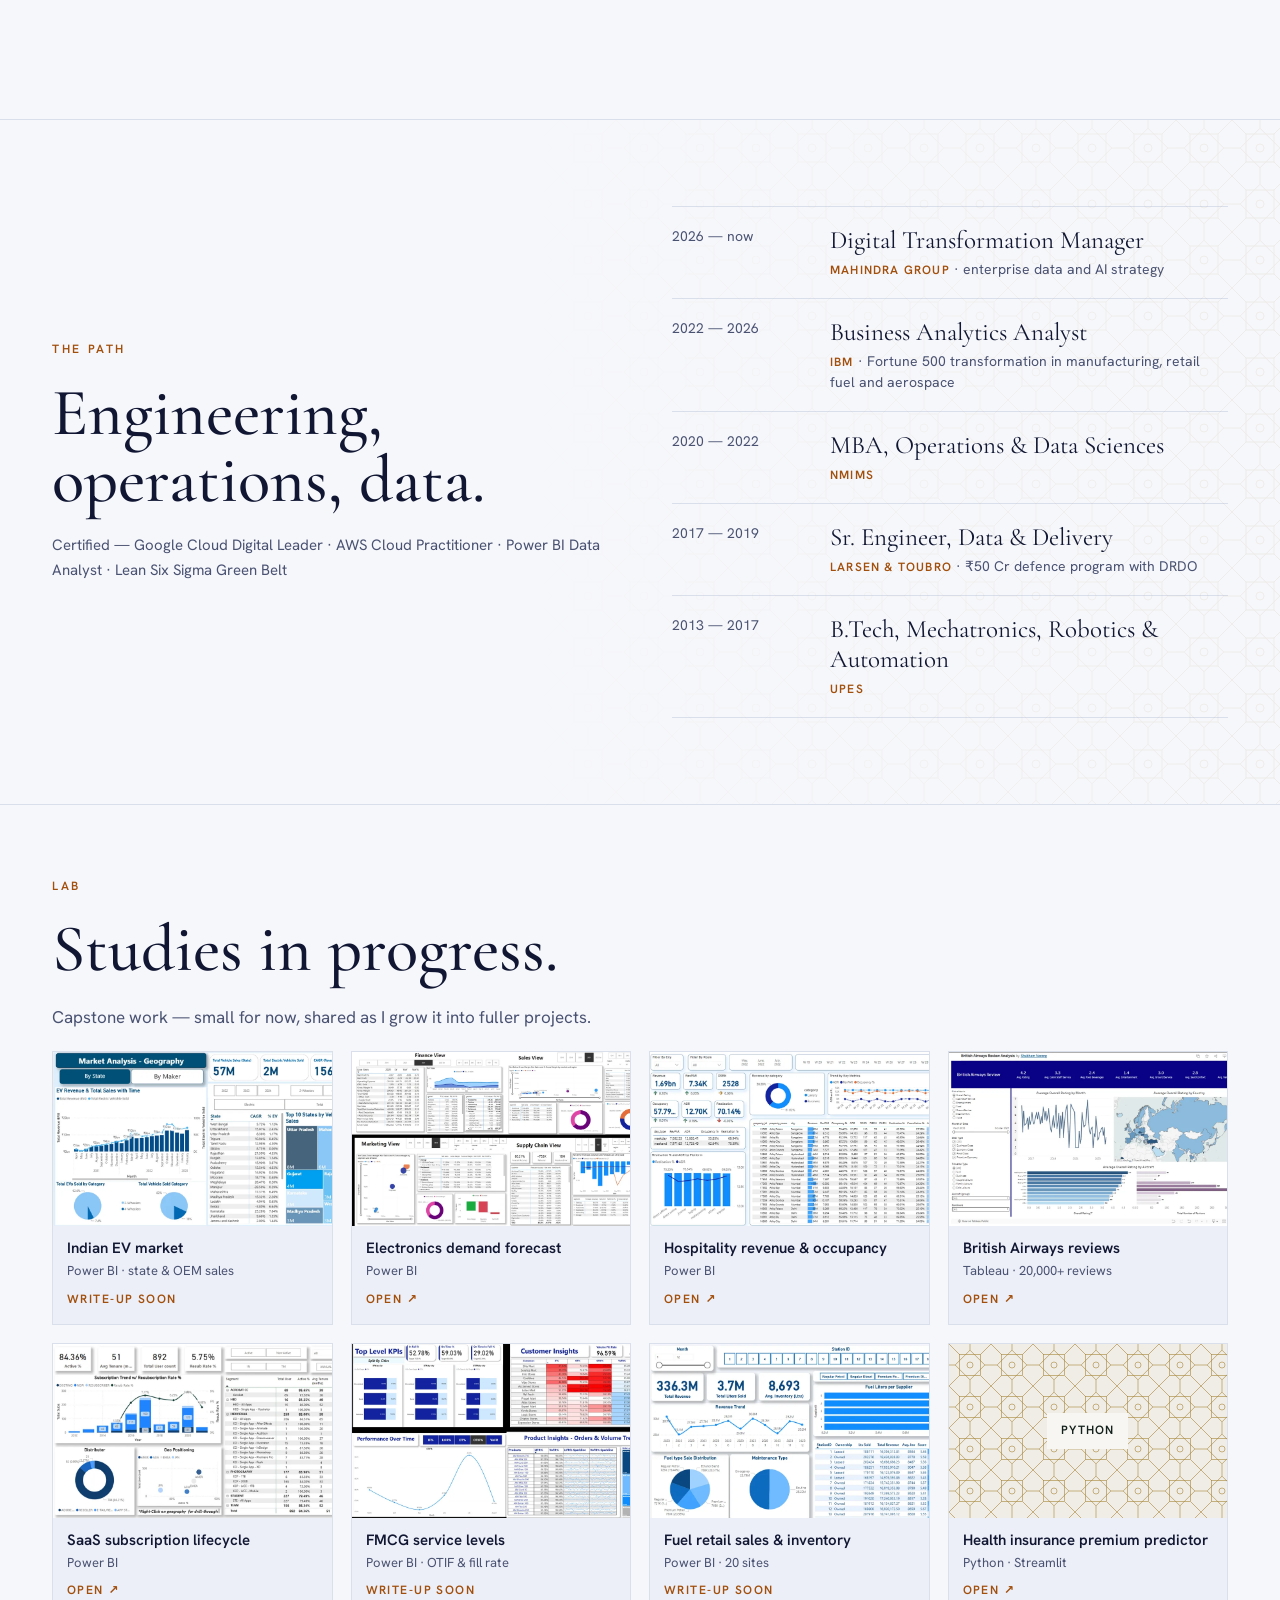
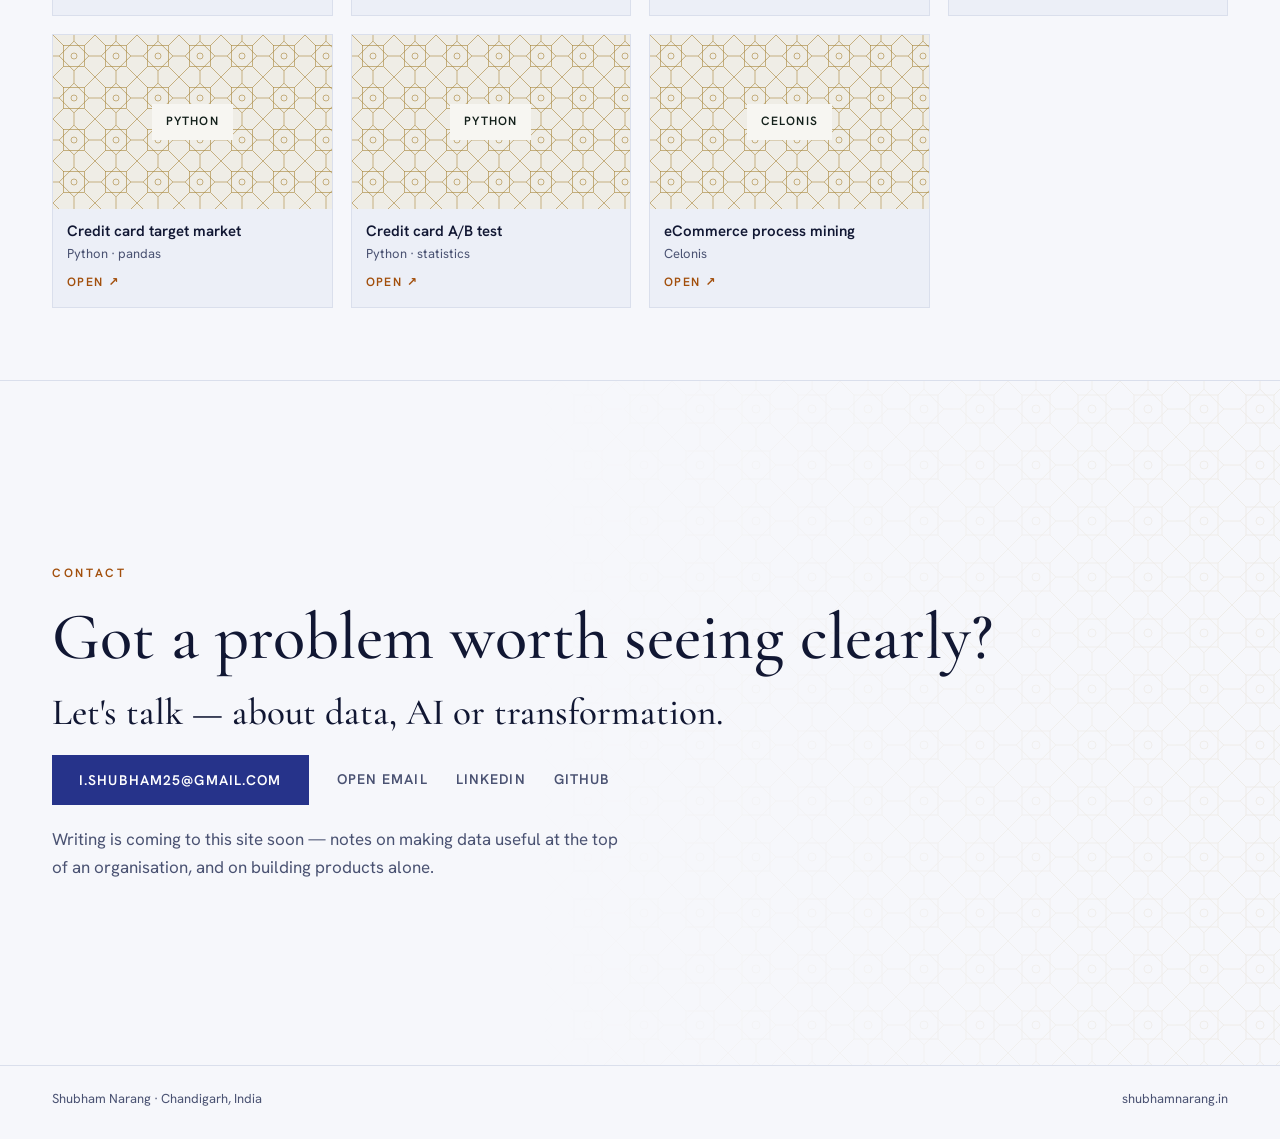
==== commit d66724c0: "Point canonical and social preview URLs at www.shubhamnarang.in The bare domain 308-redirects to www" ====
--- a/index.html
+++ b/index.html
@@ -7,20 +7,20 @@
 <meta name="description" content="Shubham Narang — Digital Transformation Manager at Mahindra Group. Enterprise data and AI strategy, from boardroom to build.">
 <meta name="theme-color" content="#F6F7FB">
 <script>(function(){var m=location.search.match(/palette=(\w+)/),p=m&&m[1];if(/^(neel|peacock|maroon)$/.test(p))document.documentElement.setAttribute('data-palette',p);})();</script>
-<link rel="canonical" href="https://shubhamnarang.in/">
+<link rel="canonical" href="https://www.shubhamnarang.in/">
 <link rel="icon" href="/favicon.svg" type="image/svg+xml">
 <link rel="apple-touch-icon" href="/images/portrait.png">
 <meta property="og:type" content="website">
-<meta property="og:url" content="https://shubhamnarang.in/">
+<meta property="og:url" content="https://www.shubhamnarang.in/">
 <meta property="og:title" content="Shubham Narang">
 <meta property="og:description" content="Digital Transformation Manager, Mahindra Group. Enterprise data and AI strategy, from boardroom to build.">
-<meta property="og:image" content="https://shubhamnarang.in/images/og-image.jpg">
+<meta property="og:image" content="https://www.shubhamnarang.in/images/og-image.jpg">
 <meta property="og:image:width" content="1200">
 <meta property="og:image:height" content="630">
 <meta property="og:image:alt" content="Shubham Narang — Digital Transformation Manager, Mahindra Group.">
 <meta property="og:site_name" content="Shubham Narang">
 <meta name="twitter:card" content="summary_large_image">
-<meta name="twitter:image" content="https://shubhamnarang.in/images/og-image.jpg">
+<meta name="twitter:image" content="https://www.shubhamnarang.in/images/og-image.jpg">
 <link rel="preconnect" href="https://fonts.googleapis.com">
 <link rel="preconnect" href="https://fonts.gstatic.com" crossorigin>
 <link href="https://fonts.googleapis.com/css2?family=Cormorant+Garamond:ital,wght@0,500;0,600;1,500&family=Hanken+Grotesk:wght@400;500;600&family=Tiro+Devanagari+Hindi&display=swap" rel="stylesheet">
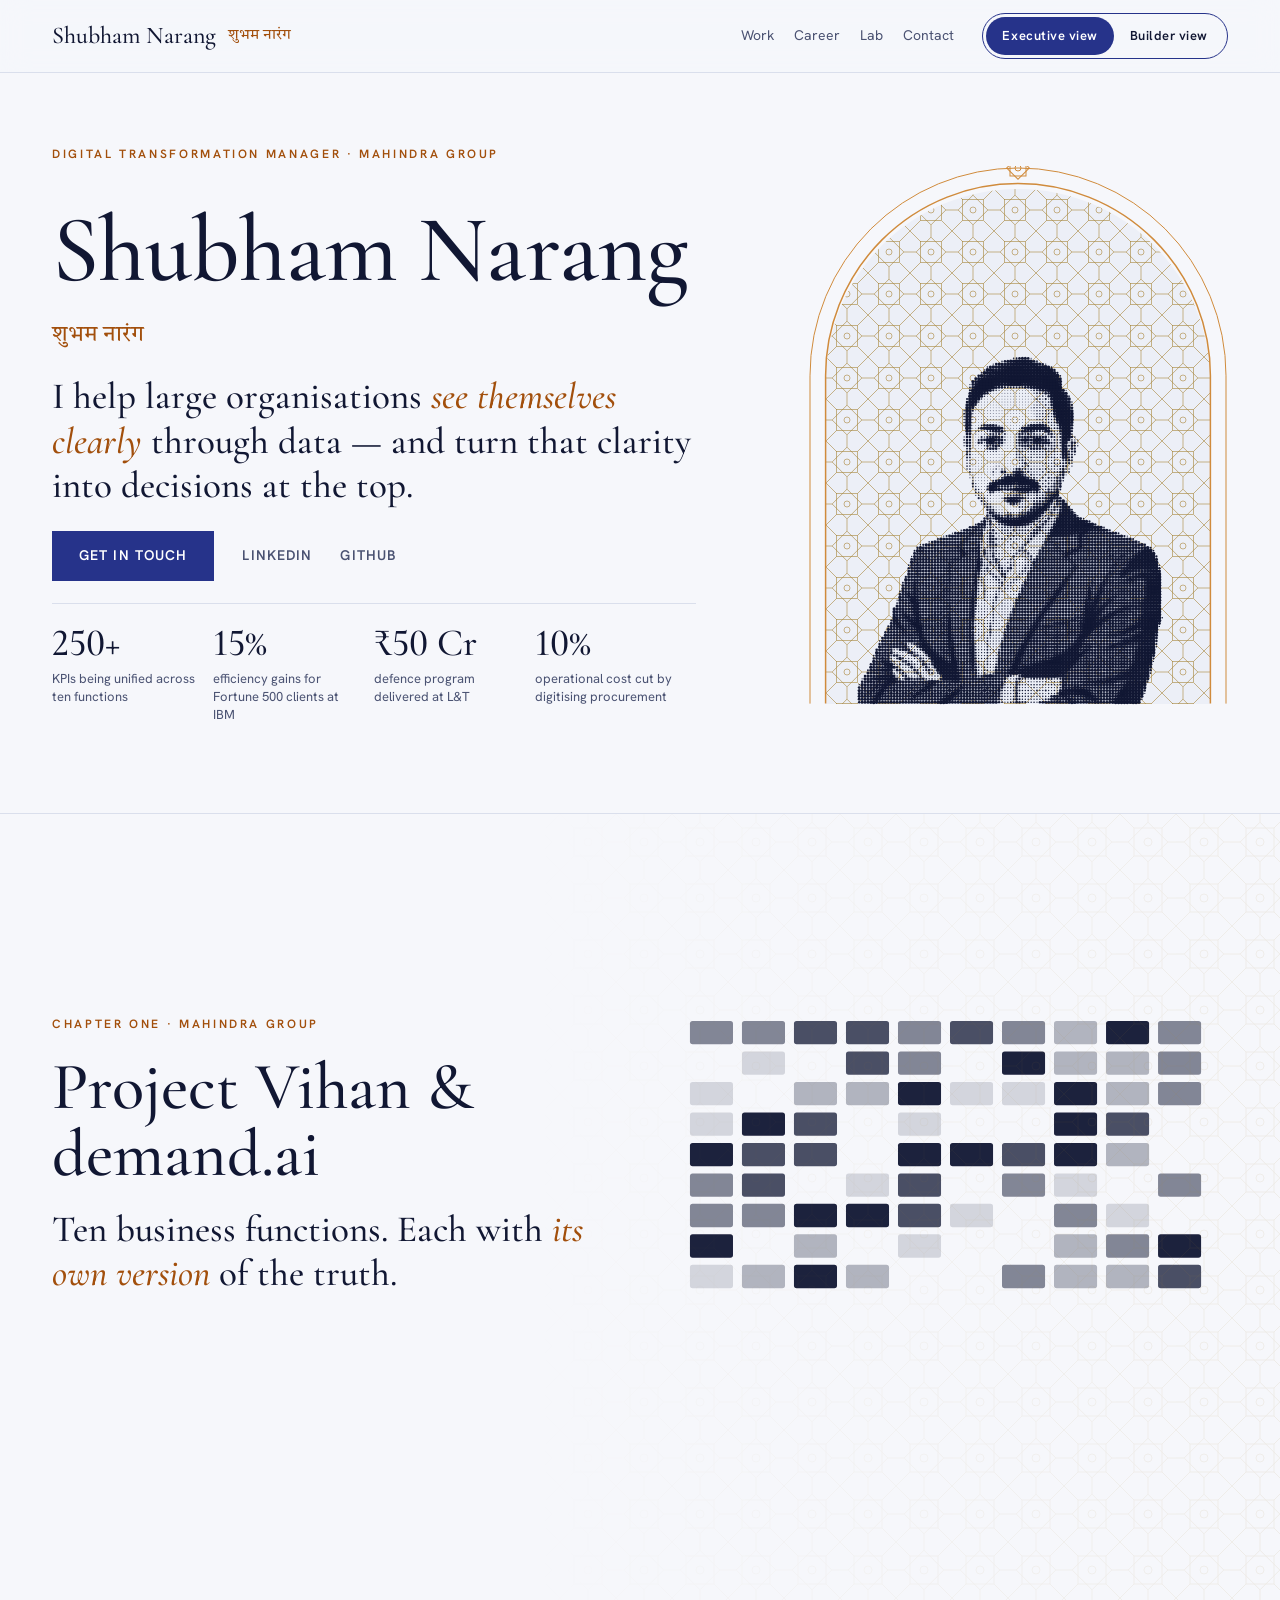
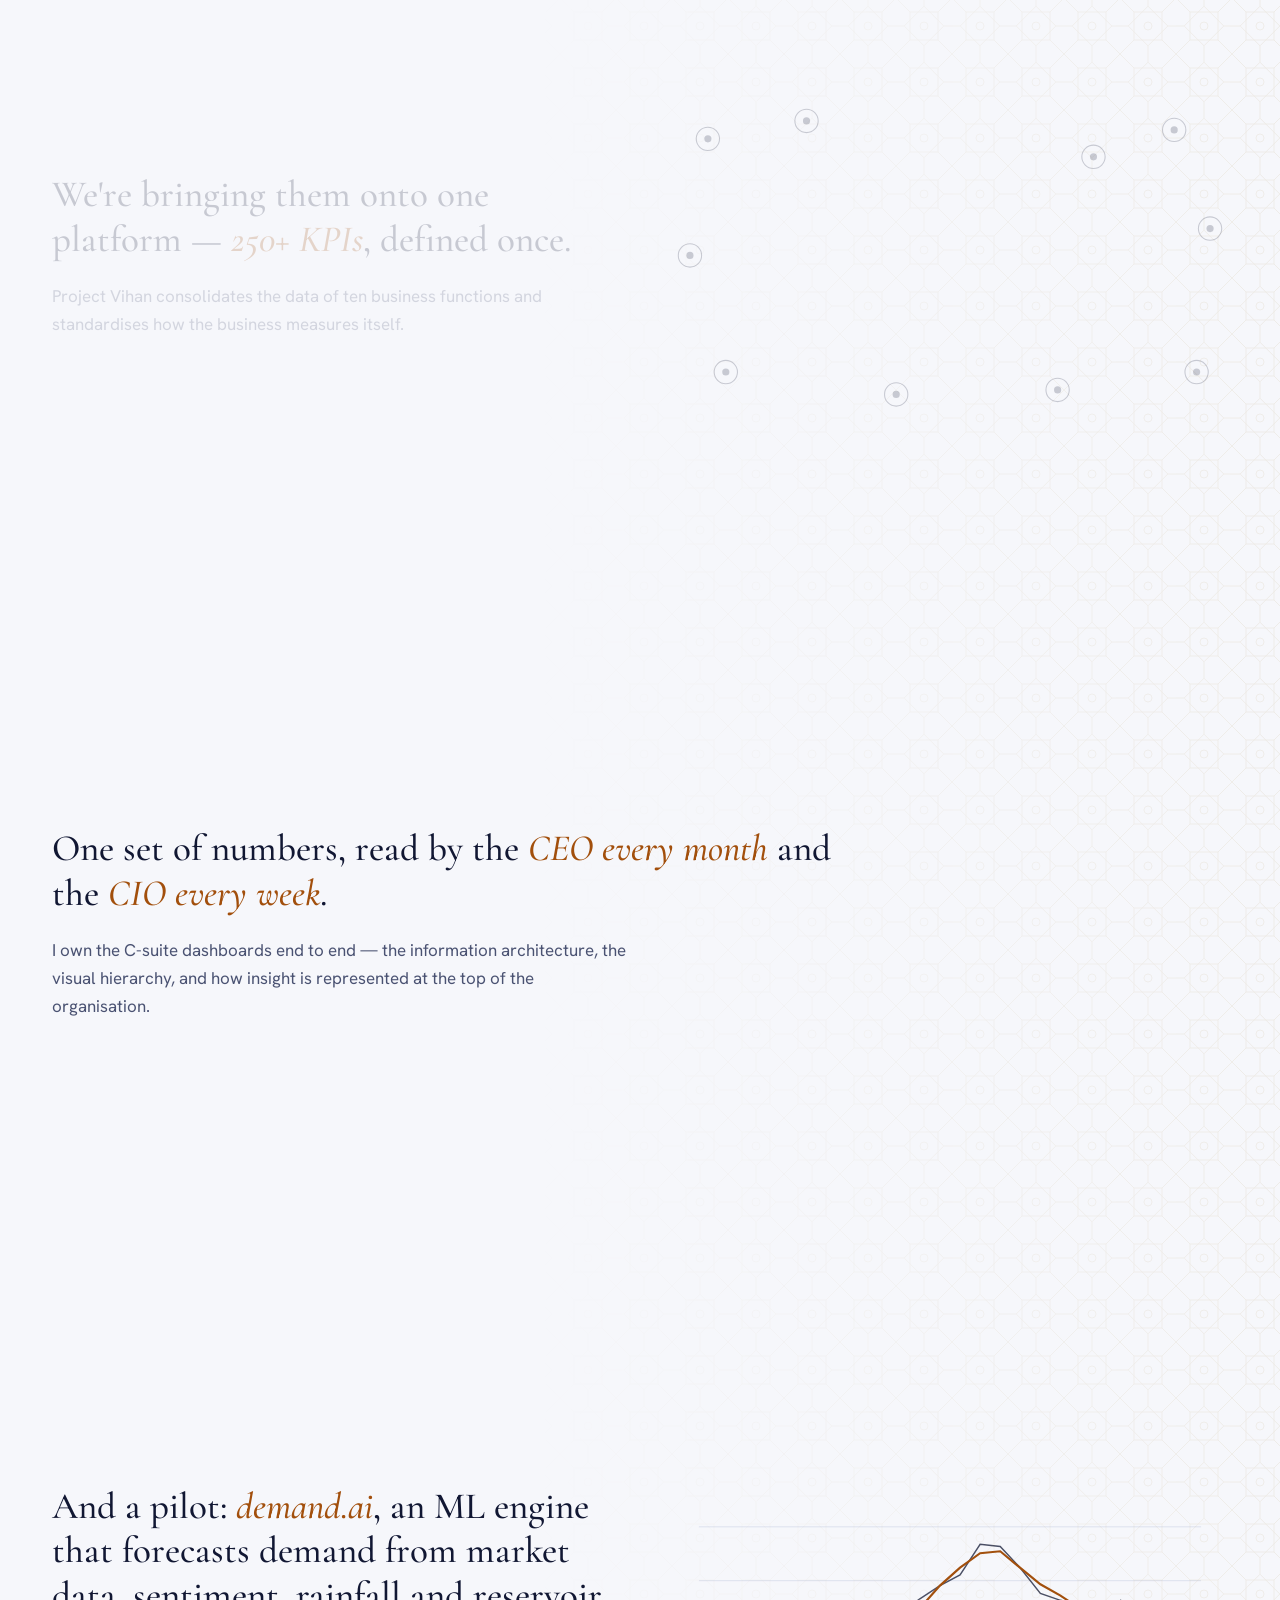
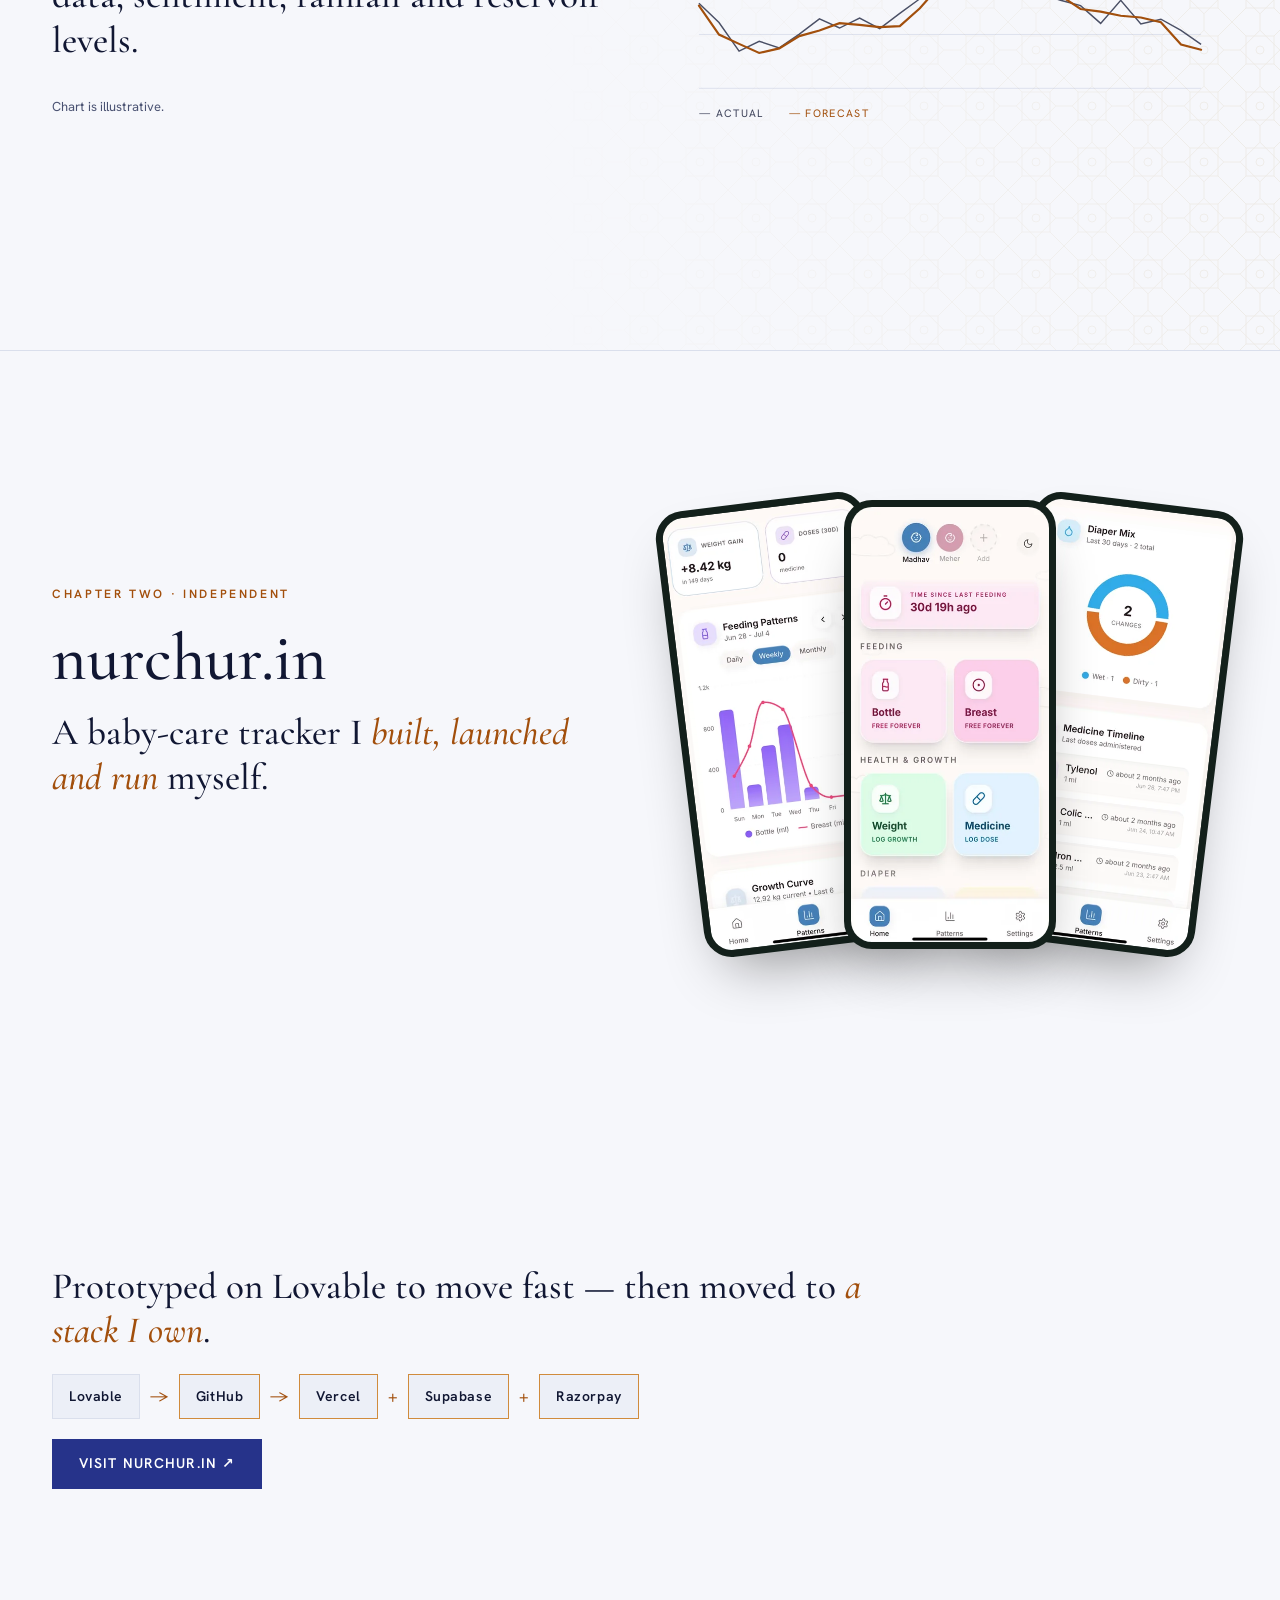
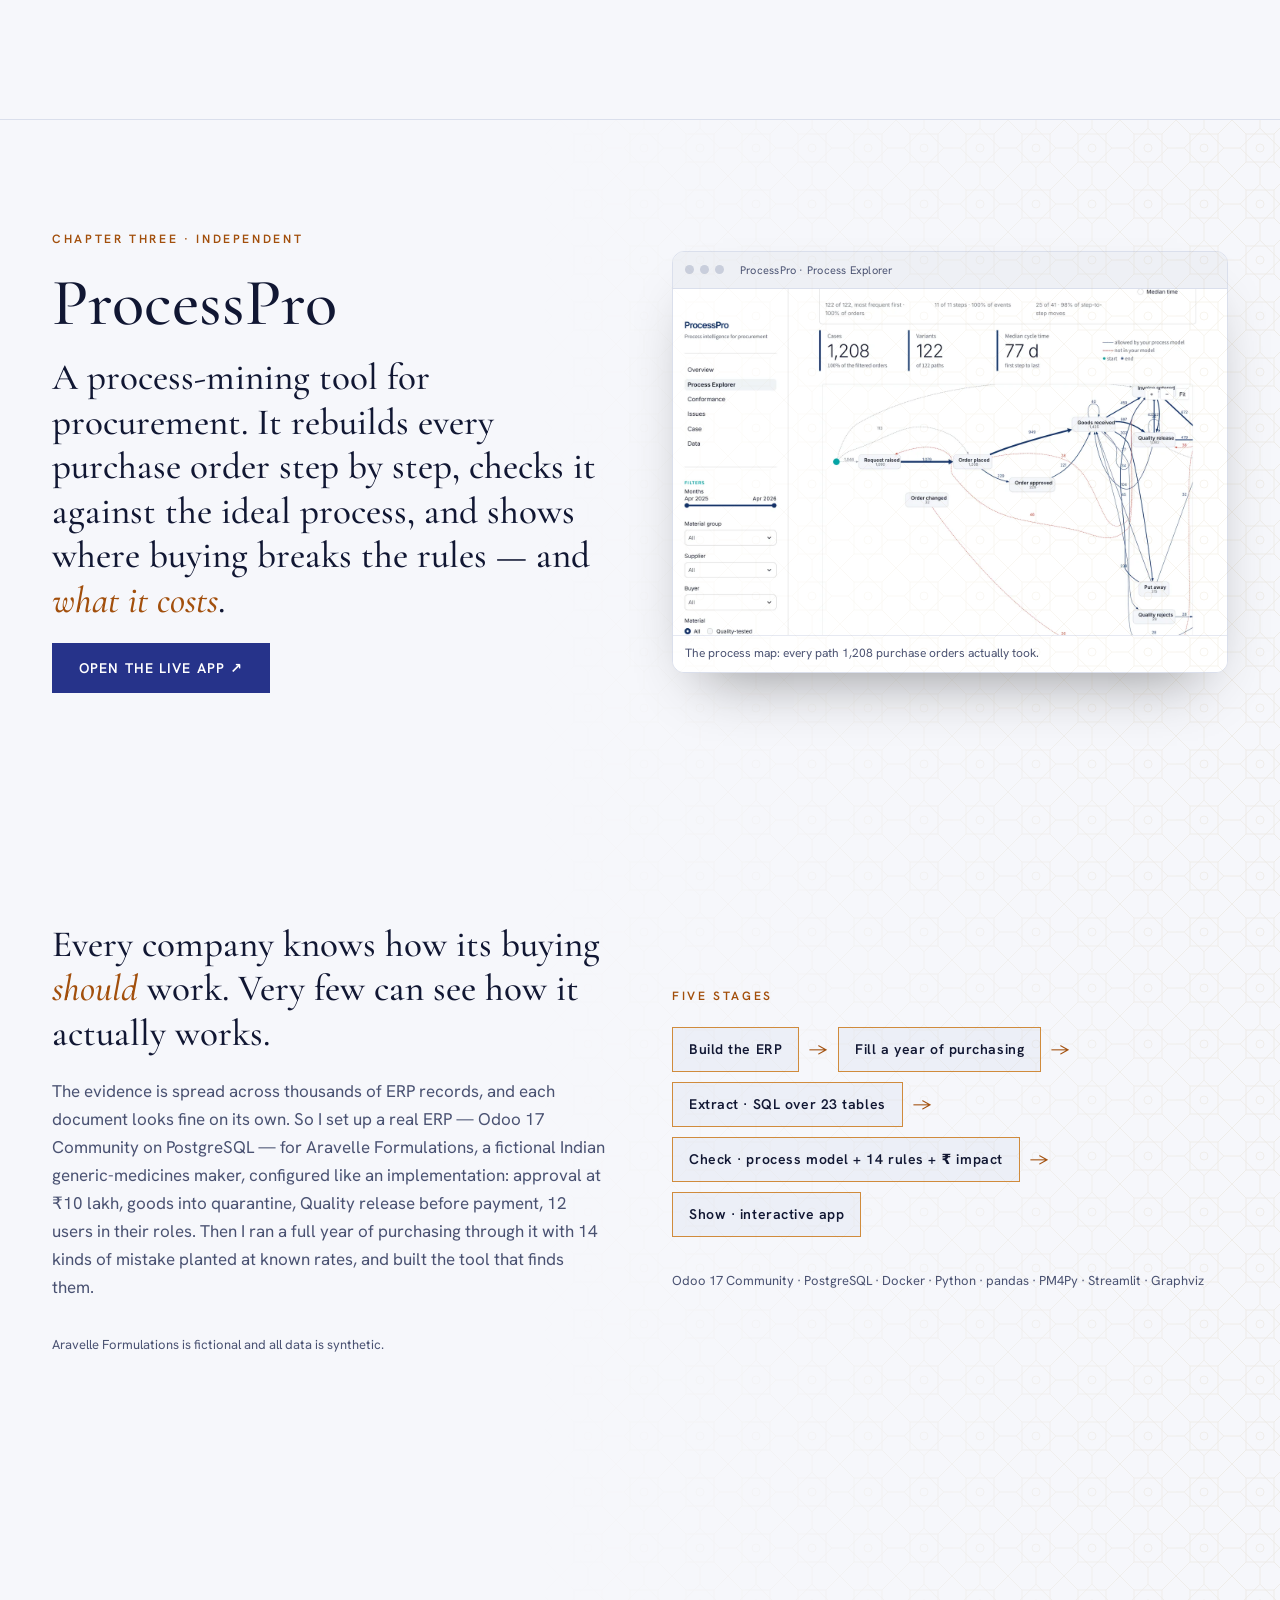
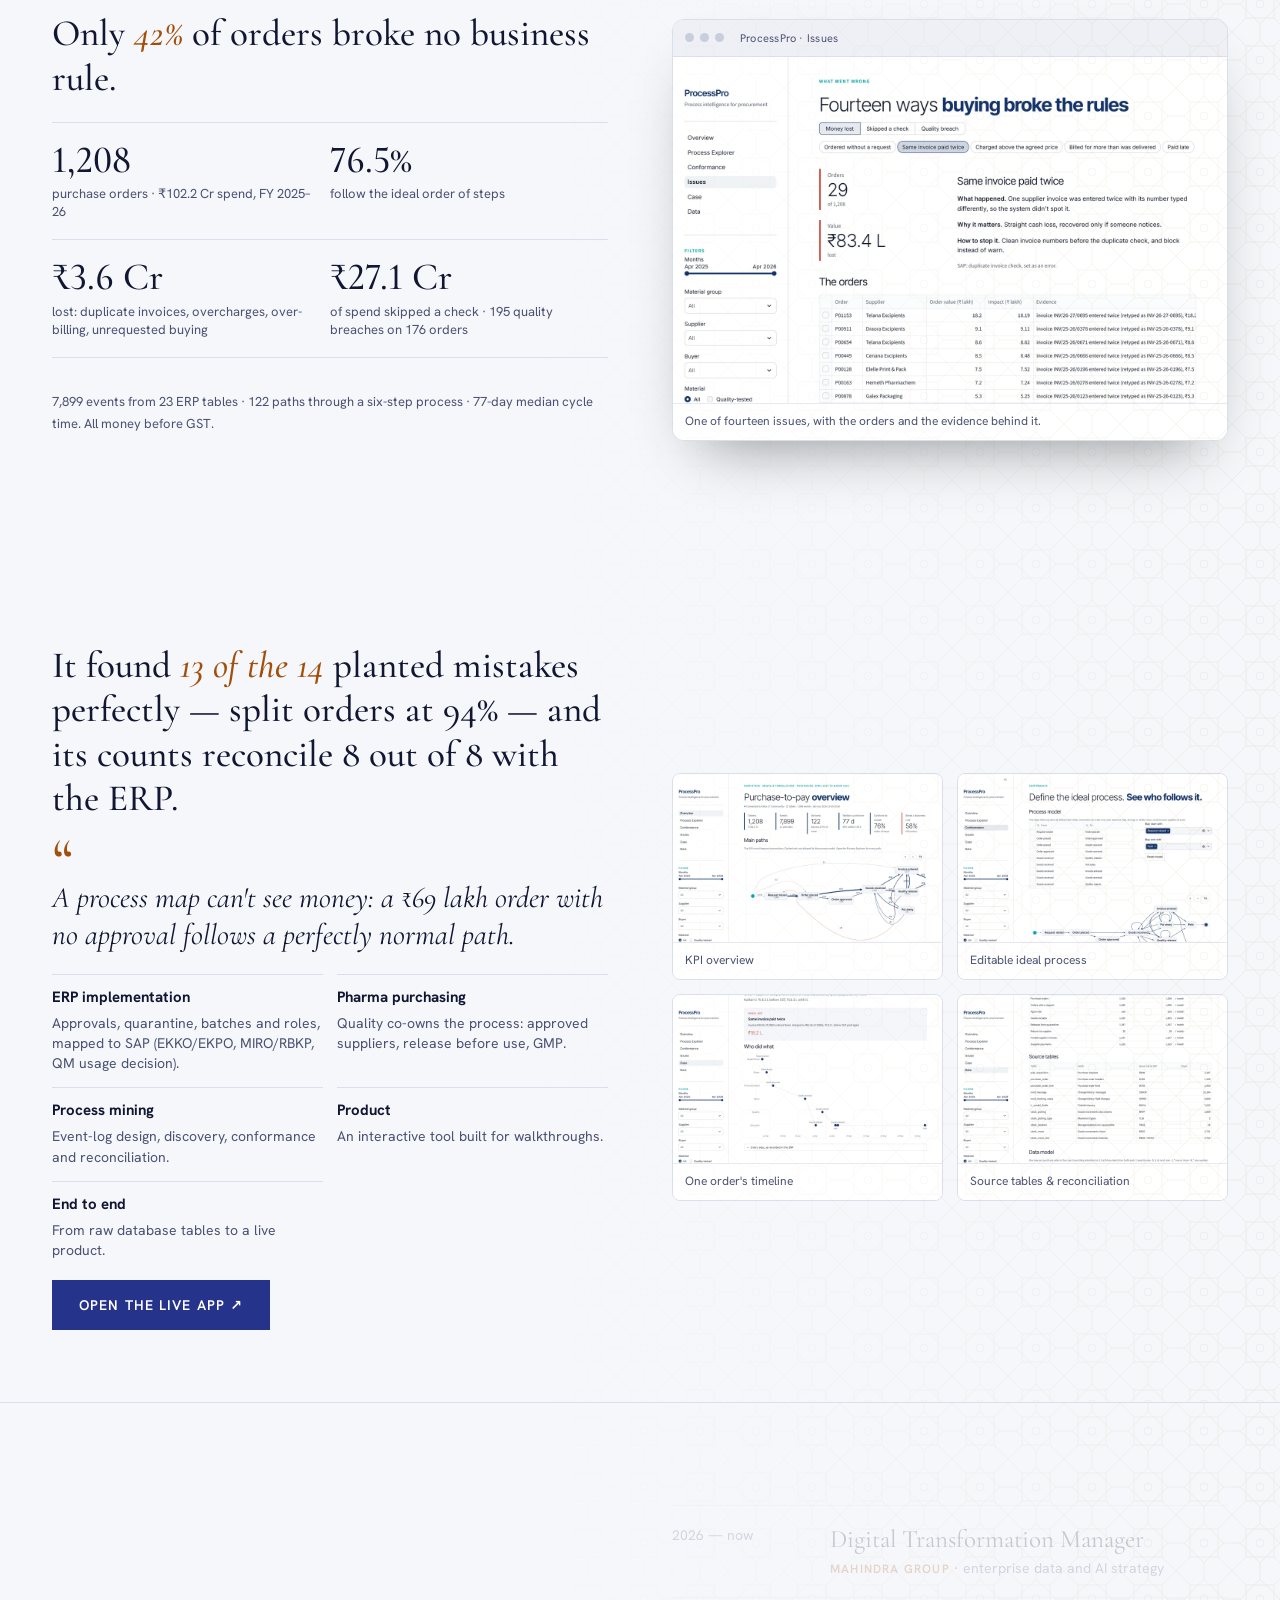
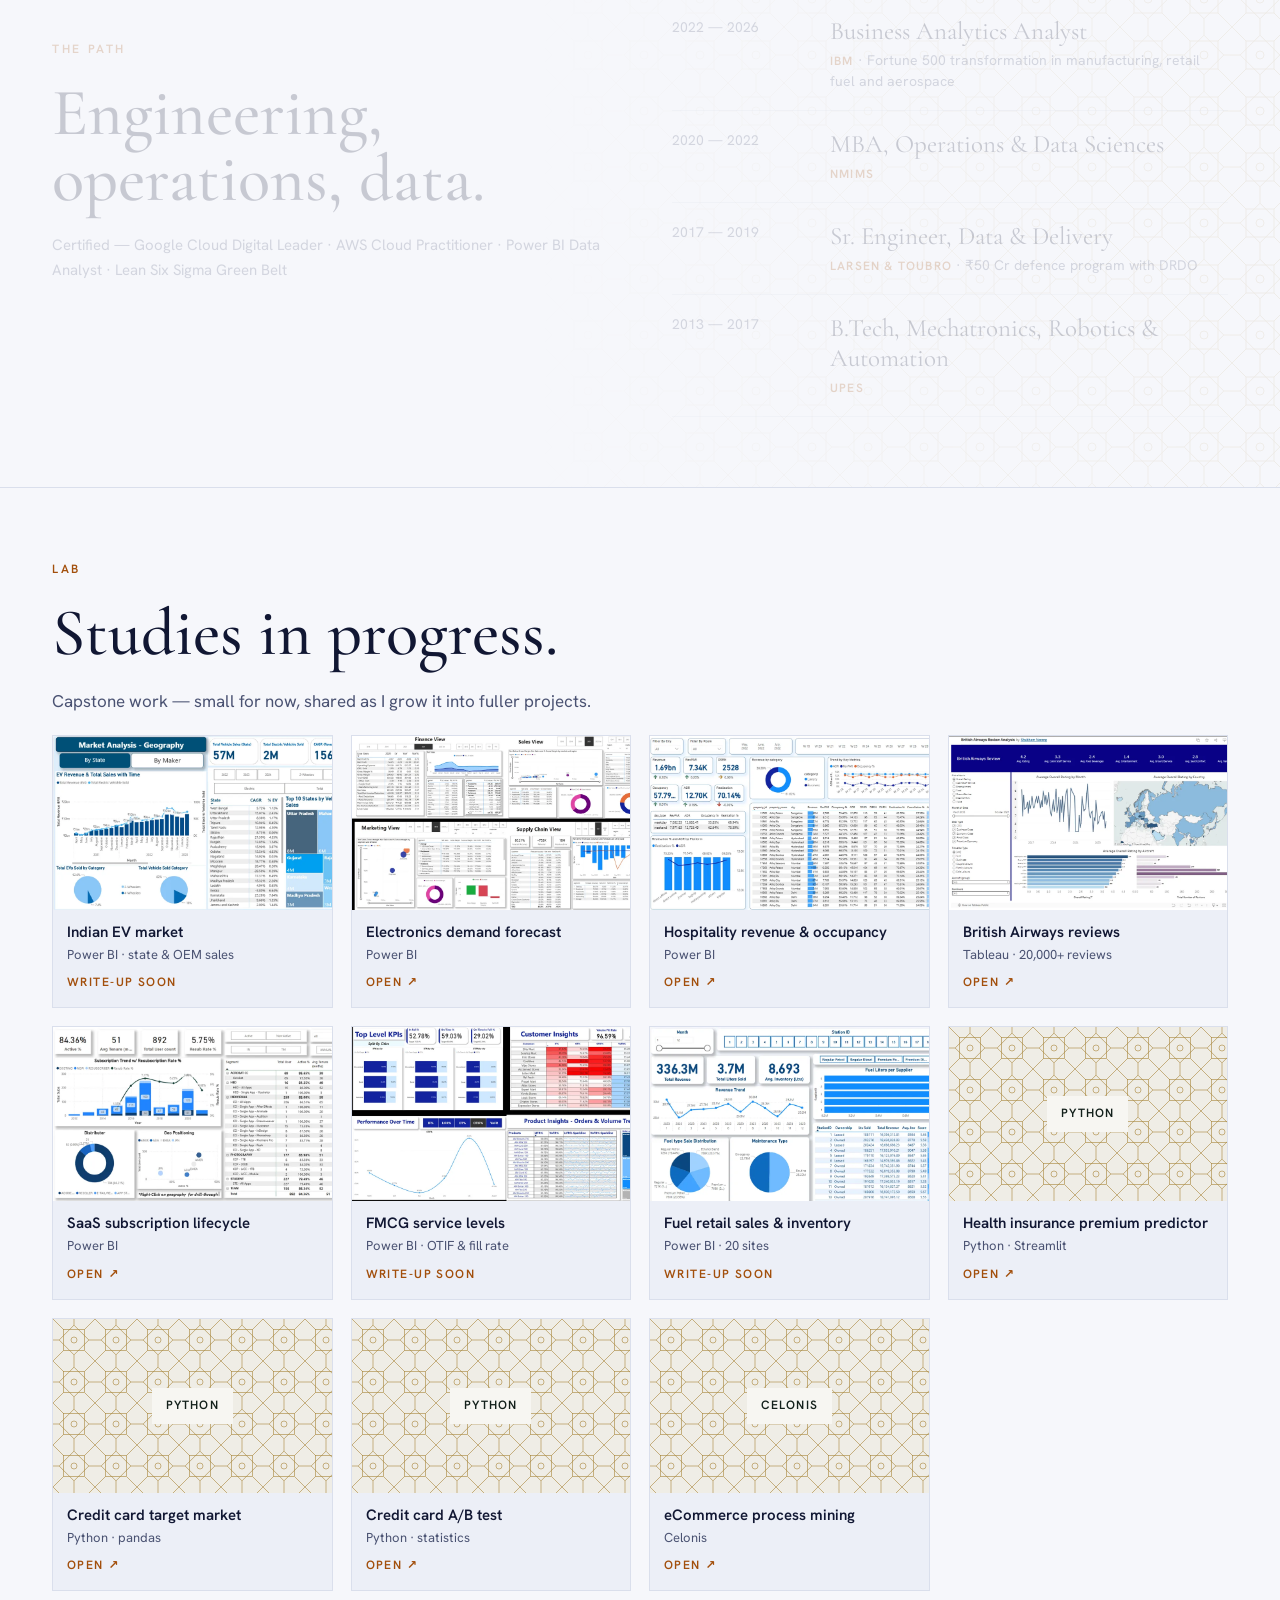
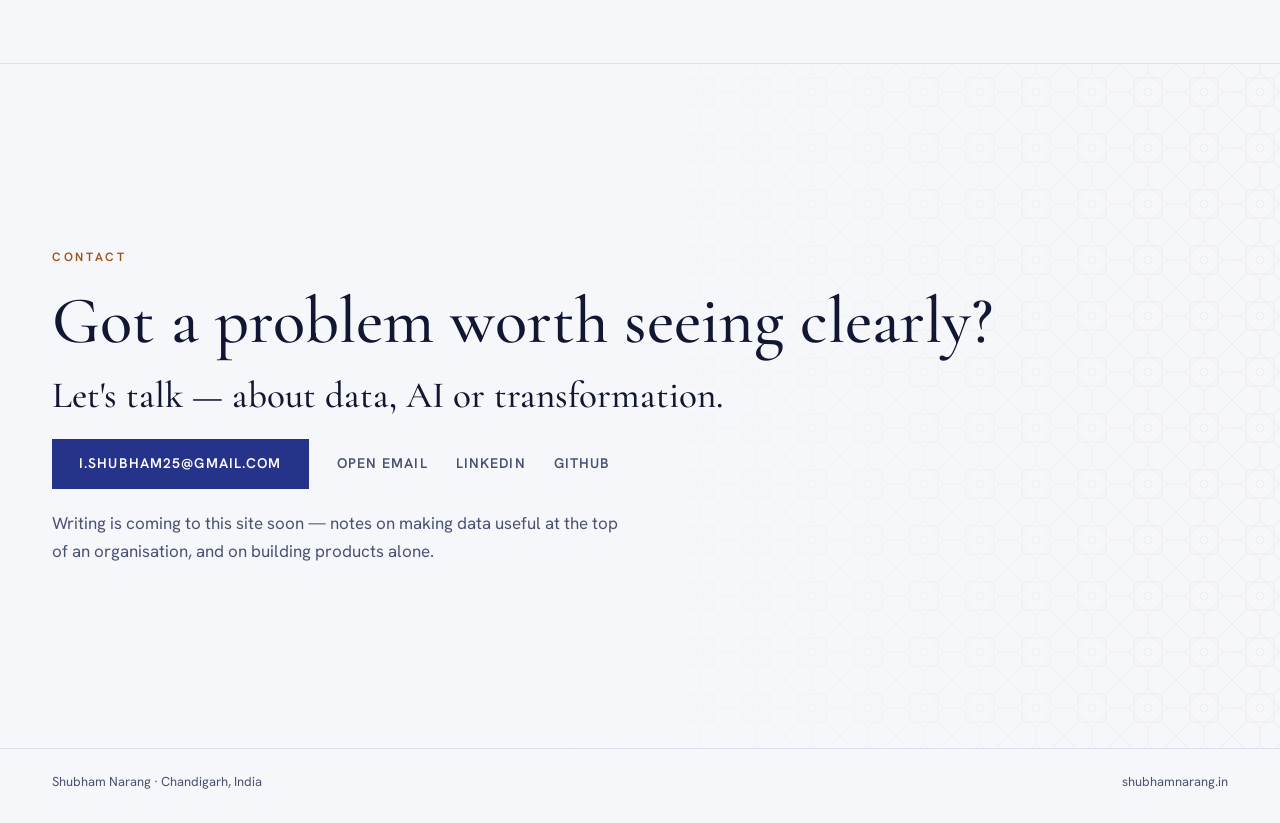
==== commit ae716eb8: "Add ProcessPro project to both views - Executive view: chapter three with four beats (what it is, pr" ====
--- a/index.html
+++ b/index.html
@@ -92,7 +92,7 @@
   .morph{position:fixed;inset:0;width:100vw;height:100vh;z-index:25;pointer-events:none}
 
   /* story */
-  .chapter{position:relative;border-top:1px solid var(--rule)}
+  .chapter{position:relative;border-top:1px solid var(--rule);overflow-x:clip}
   .beat{min-height:76vh;display:grid;grid-template-columns:1fr 1fr;gap:40px 64px;align-items:center;padding:72px 0;opacity:.2;transform:translateY(16px);transition:opacity .7s ease,transform .7s ease}
   .beat.solo{grid-template-columns:1fr}
   .beat.on,.beat.seen{opacity:1;transform:none}
@@ -126,6 +126,28 @@
   .pipe i{font-style:normal;color:var(--accent)}
   .pipe .own{border-color:var(--line)}
 
+
+  /* ProcessPro: screenshots in a browser frame, figures, quote, gallery */
+  .shot{margin:0;border:1px solid var(--rule);border-radius:12px;overflow:hidden;background:#fff;box-shadow:0 30px 60px -30px rgba(0,0,0,.45);transform:translateY(14px);transition:transform 1s cubic-bezier(.2,.8,.2,1)}
+  .beat.on .shot,.beat.seen .shot{transform:none}
+  .shot .bar{display:flex;align-items:center;gap:6px;padding:9px 12px;background:#EEF0F5;border-bottom:1px solid #DADFEC}
+  .shot .bar i{width:9px;height:9px;border-radius:50%;background:#C9CEDC}
+  .shot .bar span{margin-left:10px;font-size:11px;color:#4A5272;letter-spacing:.02em}
+  .shot img{width:100%;height:auto}
+  .shot figcaption,.gal figcaption{padding:8px 12px;font-size:12px;color:#4A5272;background:#fff;border-top:1px solid #E6E9F2}
+  .ppfigs{display:grid;grid-template-columns:repeat(2,1fr);border-top:1px solid var(--rule)}
+  .ppfigs div{padding:18px 18px 18px 0;border-bottom:1px solid var(--rule)}
+  .ppfigs b{display:block;font-family:'Cormorant Garamond',Georgia,serif;font-weight:500;font-size:clamp(34px,3vw,44px);line-height:1;font-variant-numeric:lining-nums}
+  .ppfigs span{display:block;margin-top:6px;font-size:13px;line-height:1.4;color:var(--muted)}
+  .quote{margin:0;font-family:'Cormorant Garamond',Georgia,serif;font-style:italic;font-size:clamp(24px,2.3vw,32px);line-height:1.25;color:var(--fg)}
+  .quote::before{content:"\201C";display:block;font-size:64px;line-height:.6;color:var(--accent);font-style:normal}
+  .gal{display:grid;grid-template-columns:repeat(2,1fr);gap:14px}
+  .gal a{display:block;border:1px solid var(--rule);border-radius:8px;overflow:hidden;background:#fff;transition:transform .3s ease,box-shadow .3s ease}
+  .gal a:hover{transform:translateY(-3px);box-shadow:0 18px 36px -20px rgba(0,0,0,.45)}
+  .gal img{width:100%;height:auto;aspect-ratio:16/10;object-fit:cover;object-position:top left}
+  .shows{list-style:none;margin:0;padding:0;display:grid;grid-template-columns:repeat(auto-fit,minmax(min(200px,100%),1fr));gap:14px}
+  .shows li{border-top:1px solid var(--rule);padding-top:12px;font-size:14px;line-height:1.45;color:var(--muted)}
+  .shows b{display:block;margin-bottom:4px;font-size:15px;color:var(--fg)}
   .path{list-style:none;margin:0;padding:0;border-top:1px solid var(--rule)}
   .path li{display:grid;grid-template-columns:130px 1fr;gap:4px 28px;padding:18px 0;border-bottom:1px solid var(--rule)}
   .path .when{font-size:14px;color:var(--muted);font-variant-numeric:tabular-nums}
@@ -192,9 +214,12 @@
     .bubble{bottom:106px;max-width:220px;font-size:14px;padding:10px 13px}
   }
   @media (max-width:560px){
+    .ppfigs,.gal{grid-template-columns:1fr}
     .path li{grid-template-columns:1fr}
     .phones{height:400px}
     .phone{width:44%;left:28%}
+    .beat.on .phone.p2,.beat.seen .phone.p2{transform:translateX(-58%) rotate(-6deg)}
+    .beat.on .phone.p3,.beat.seen .phone.p3{transform:translateX(58%) rotate(6deg)}
   }
 </style>
 </head>
@@ -413,6 +438,75 @@
   </div>
 </section>
 
+<section class="chapter jaali" data-theme="deep" id="processpro">
+  <div class="wrap">
+    <div class="beat" data-say="Next, a tool I built to see how <b>buying really works</b>." data-pos="left">
+      <div class="txt">
+        <div class="label">Chapter three · Independent</div>
+        <h2 class="serif">ProcessPro</h2>
+        <p class="say">A process-mining tool for procurement. It rebuilds every purchase order step by step, checks it against the ideal process, and shows where buying breaks the rules — and <em>what it costs</em>.</p>
+        <div class="row"><a class="btn" href="https://p2p-processpro.streamlit.app/" target="_blank" rel="noopener">Open the live app ↗</a></div>
+      </div>
+      <figure class="shot">
+        <div class="bar" aria-hidden="true"><i></i><i></i><i></i><span>ProcessPro · Process Explorer</span></div>
+        <img src="images/processpro/process_explorer.webp" width="1440" height="900" alt="ProcessPro process map: 1,208 purchase orders, 122 variants, 77-day median cycle time, with paths from request raised to order placed, goods received, quality release and put away" loading="lazy">
+        <figcaption>The process map: every path 1,208 purchase orders actually took.</figcaption>
+      </figure>
+    </div>
+    <div class="beat" data-say="The company is fictional — <b>every record is synthetic</b>." data-pos="right">
+      <div class="txt">
+        <p class="say">Every company knows how its buying <em>should</em> work. Very few can see how it actually works.</p>
+        <p class="body">The evidence is spread across thousands of ERP records, and each document looks fine on its own. So I set up a real ERP — Odoo 17 Community on PostgreSQL — for Aravelle Formulations, a fictional Indian generic-medicines maker, configured like an implementation: approval at ₹10 lakh, goods into quarantine, Quality release before payment, 12 users in their roles. Then I ran a full year of purchasing through it with 14 kinds of mistake planted at known rates, and built the tool that finds them.</p>
+        <p class="note">Aravelle Formulations is fictional and all data is synthetic.</p>
+      </div>
+      <div class="txt">
+        <div class="label">Five stages</div>
+        <div class="pipe" aria-label="Five stages: build the ERP, fill it with a year of purchasing, extract, check, show">
+          <span class="own">Build the ERP</span><i>→</i><span class="own">Fill a year of purchasing</span><i>→</i><span class="own">Extract · SQL over 23 tables</span><i>→</i><span class="own">Check · process model + 14 rules + ₹ impact</span><i>→</i><span class="own">Show · interactive app</span>
+        </div>
+        <p class="note">Odoo 17 Community · PostgreSQL · Docker · Python · pandas · PM4Py · Streamlit · Graphviz</p>
+      </div>
+    </div>
+    <div class="beat" data-say="Every document looked fine on its own. <b>The problems appear in time.</b>" data-pos="left">
+      <div class="txt">
+        <p class="say">Only <em>42%</em> of orders broke no business rule.</p>
+        <div class="ppfigs">
+          <div><b>1,208</b><span>purchase orders · ₹102.2 Cr spend, FY 2025–26</span></div>
+          <div><b>76.5%</b><span>follow the ideal order of steps</span></div>
+          <div><b>₹3.6 Cr</b><span>lost: duplicate invoices, overcharges, over-billing, unrequested buying</span></div>
+          <div><b>₹27.1 Cr</b><span>of spend skipped a check · 195 quality breaches on 176 orders</span></div>
+        </div>
+        <p class="note">7,899 events from 23 ERP tables · 122 paths through a six-step process · 77-day median cycle time. All money before GST.</p>
+      </div>
+      <figure class="shot">
+        <div class="bar" aria-hidden="true"><i></i><i></i><i></i><span>ProcessPro · Issues</span></div>
+        <img src="images/processpro/issues.webp" width="1440" height="900" alt="ProcessPro issues page: same invoice paid twice, 29 orders, ₹83.4 lakh lost, with the orders and evidence listed" loading="lazy">
+        <figcaption>One of fourteen issues, with the orders and the evidence behind it.</figcaption>
+      </figure>
+    </div>
+    <div class="beat" data-say="And it checks itself: <b>8 of 8</b> counts reconcile with the ERP." data-pos="right">
+      <div class="txt">
+        <p class="say">It found <em>13 of the 14</em> planted mistakes perfectly — split orders at 94% — and its counts reconcile 8 out of 8 with the ERP.</p>
+        <p class="quote">A process map can't see money: a ₹69 lakh order with no approval follows a perfectly normal path.</p>
+        <ul class="shows" aria-label="What this project shows">
+          <li><b>ERP implementation</b>Approvals, quarantine, batches and roles, mapped to SAP (EKKO/EKPO, MIRO/RBKP, QM usage decision).</li>
+          <li><b>Pharma purchasing</b>Quality co-owns the process: approved suppliers, release before use, GMP.</li>
+          <li><b>Process mining</b>Event-log design, discovery, conformance and reconciliation.</li>
+          <li><b>Product</b>An interactive tool built for walkthroughs.</li>
+          <li><b>End to end</b>From raw database tables to a live product.</li>
+        </ul>
+        <div class="row"><a class="btn" href="https://p2p-processpro.streamlit.app/" target="_blank" rel="noopener">Open the live app ↗</a></div>
+      </div>
+      <div class="gal" aria-label="More ProcessPro screens">
+        <figure style="margin:0"><a href="images/processpro/overview.png" target="_blank" rel="noopener"><img src="images/processpro/overview.webp" width="1440" height="900" alt="Purchase-to-pay overview with headline KPIs and main paths" loading="lazy"><figcaption>KPI overview</figcaption></a></figure>
+        <figure style="margin:0"><a href="images/processpro/conformance_model.png" target="_blank" rel="noopener"><img src="images/processpro/conformance_model.webp" width="1440" height="900" alt="Editable ideal process model used for conformance checking" loading="lazy"><figcaption>Editable ideal process</figcaption></a></figure>
+        <figure style="margin:0"><a href="images/processpro/case.png" target="_blank" rel="noopener"><img src="images/processpro/case.webp" width="1440" height="900" alt="One purchase order's timeline showing who did what" loading="lazy"><figcaption>One order's timeline</figcaption></a></figure>
+        <figure style="margin:0"><a href="images/processpro/data_reconciliation.png" target="_blank" rel="noopener"><img src="images/processpro/data_reconciliation.webp" width="1440" height="900" alt="Source tables with their SAP equivalents and reconciliation against the ERP" loading="lazy"><figcaption>Source tables &amp; reconciliation</figcaption></a></figure>
+      </div>
+    </div>
+  </div>
+</section>
+
 <section class="chapter jaali" data-theme="light" id="career">
   <div class="wrap">
     <div class="beat" data-say="How I got here: <b>engineering</b>, operations, then data." data-pos="right">
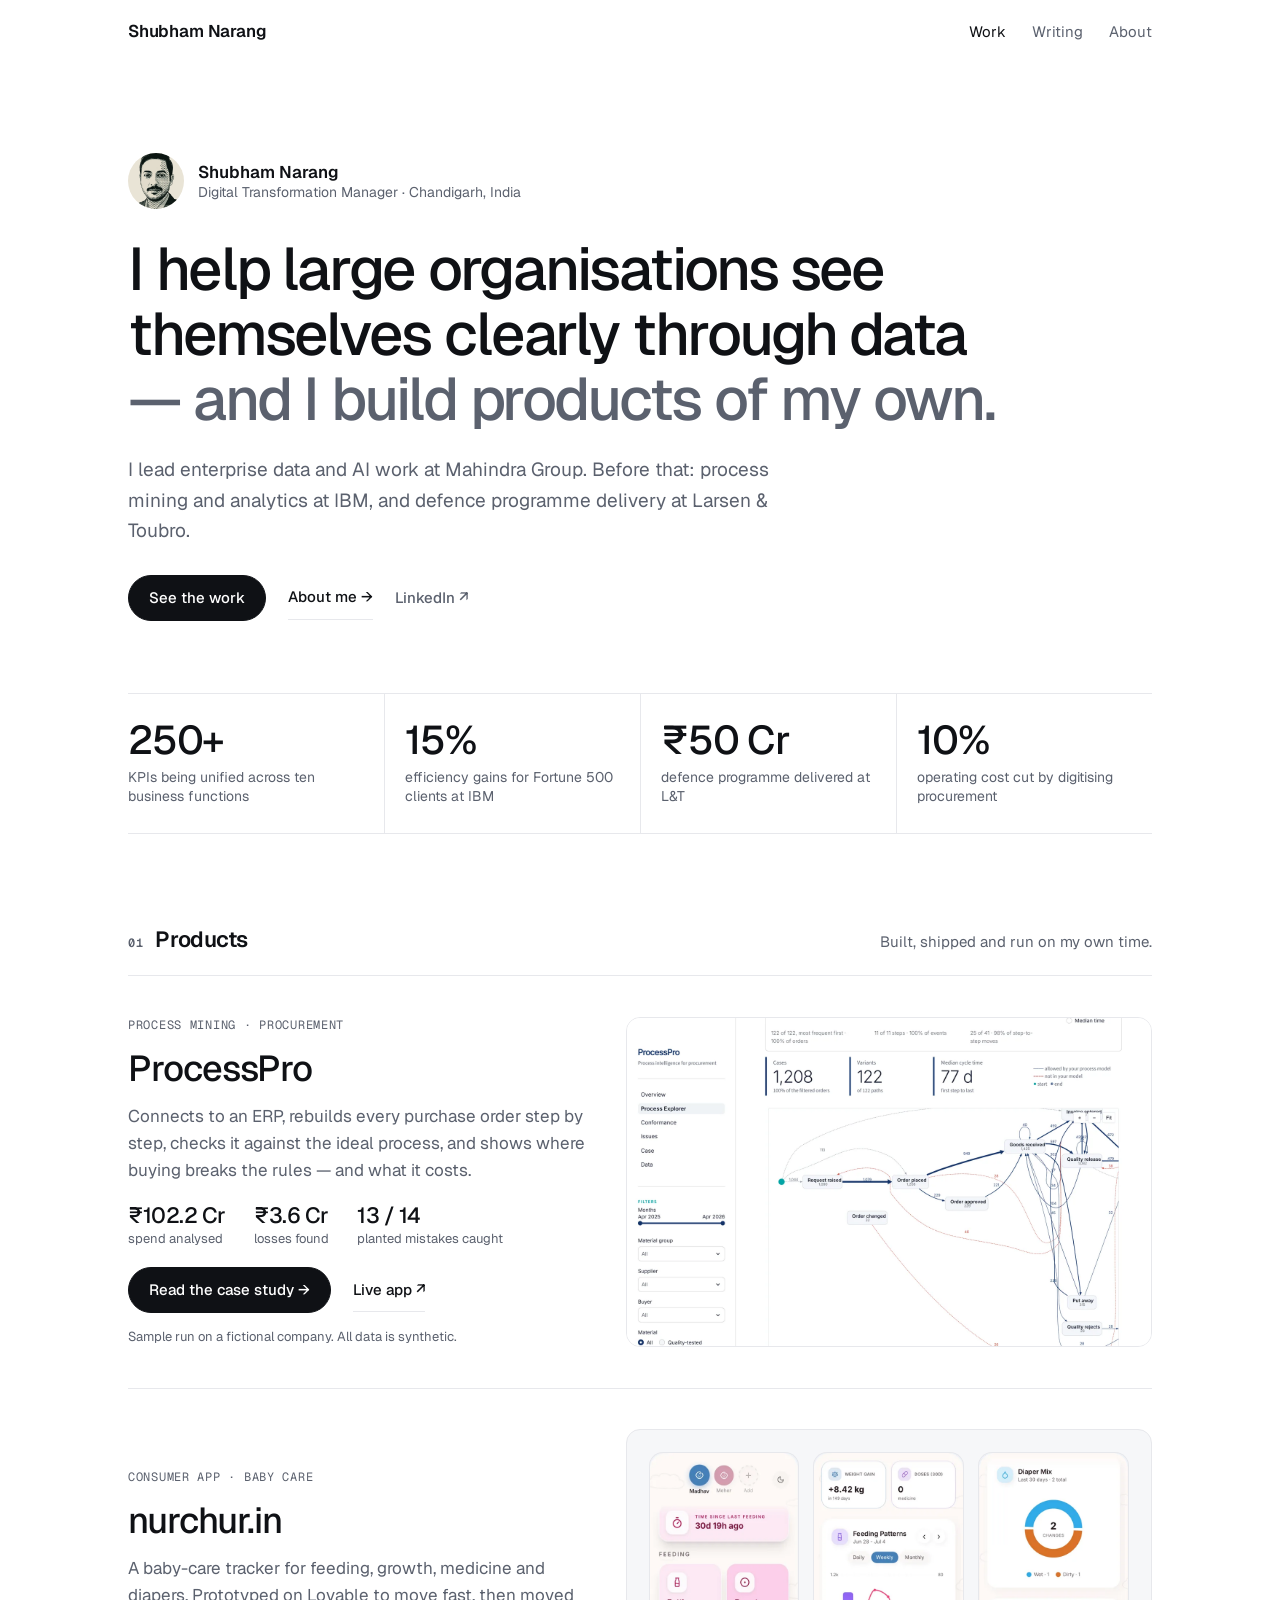
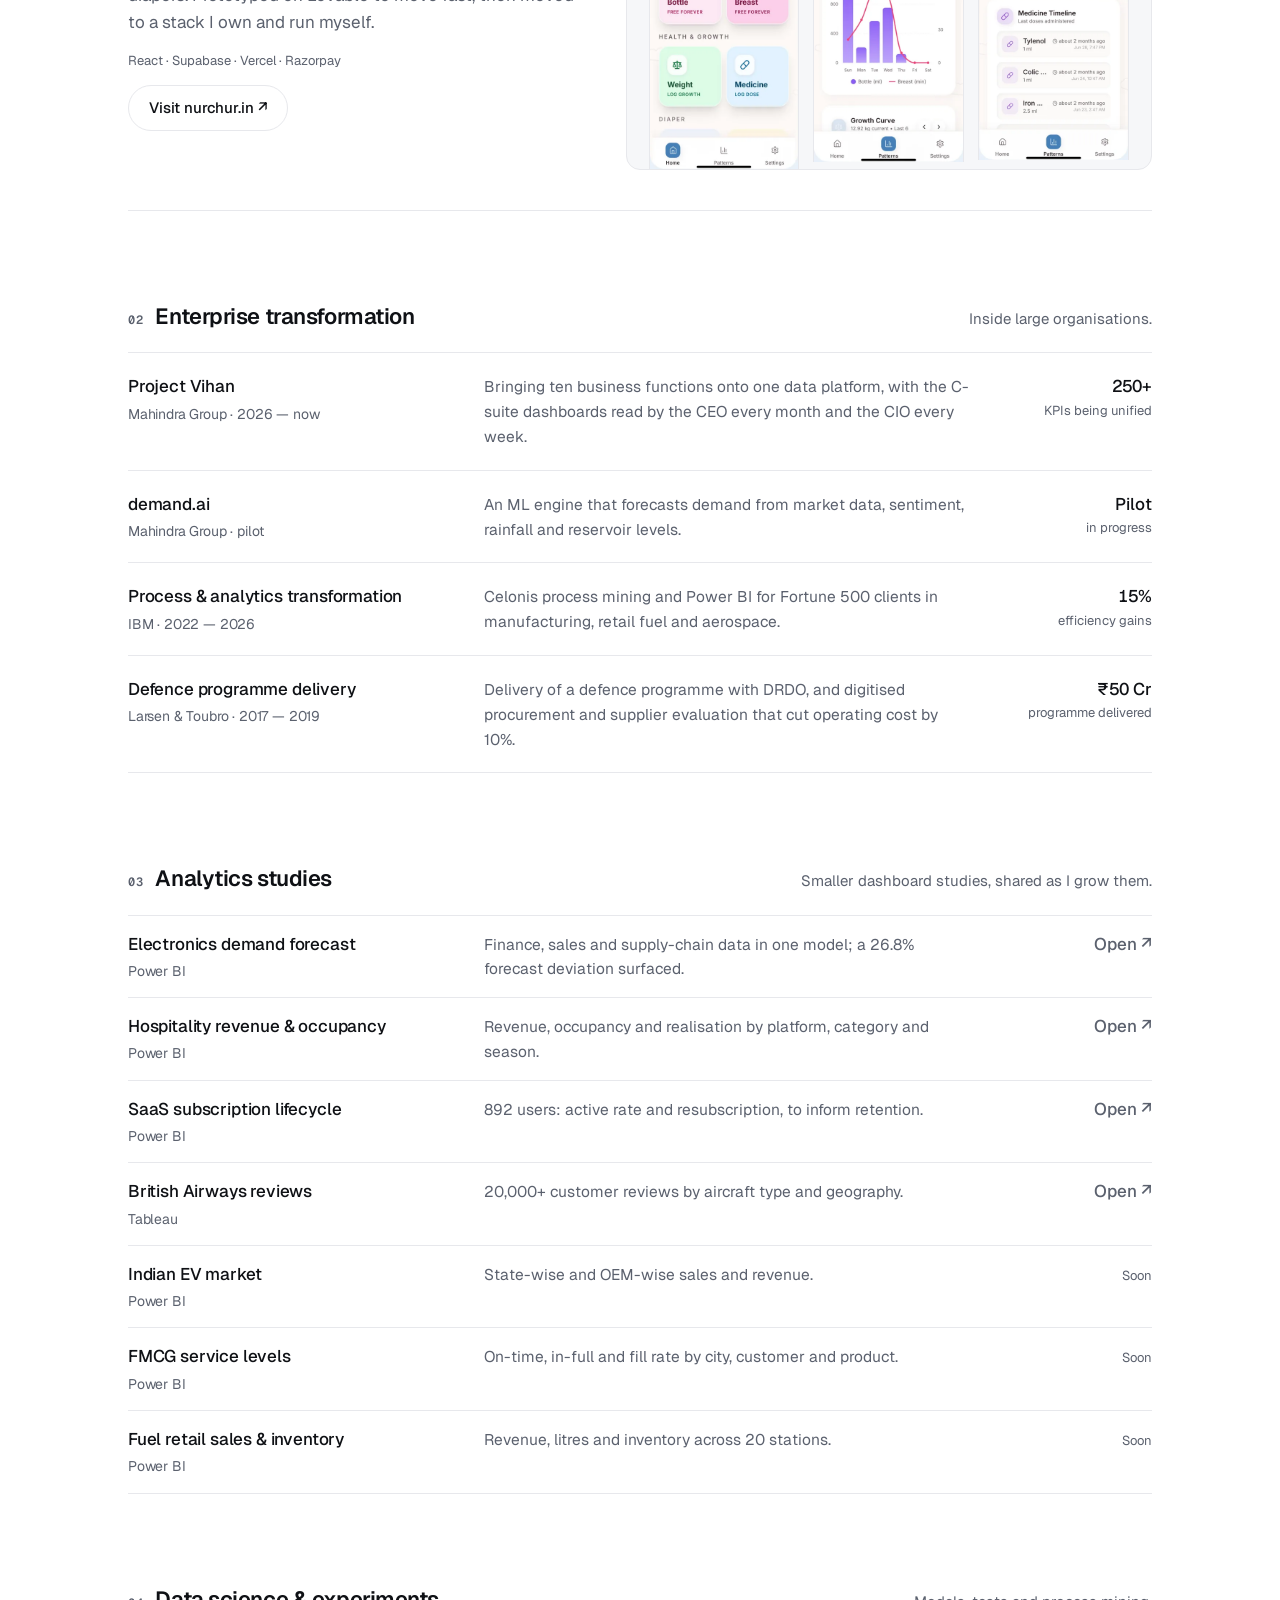
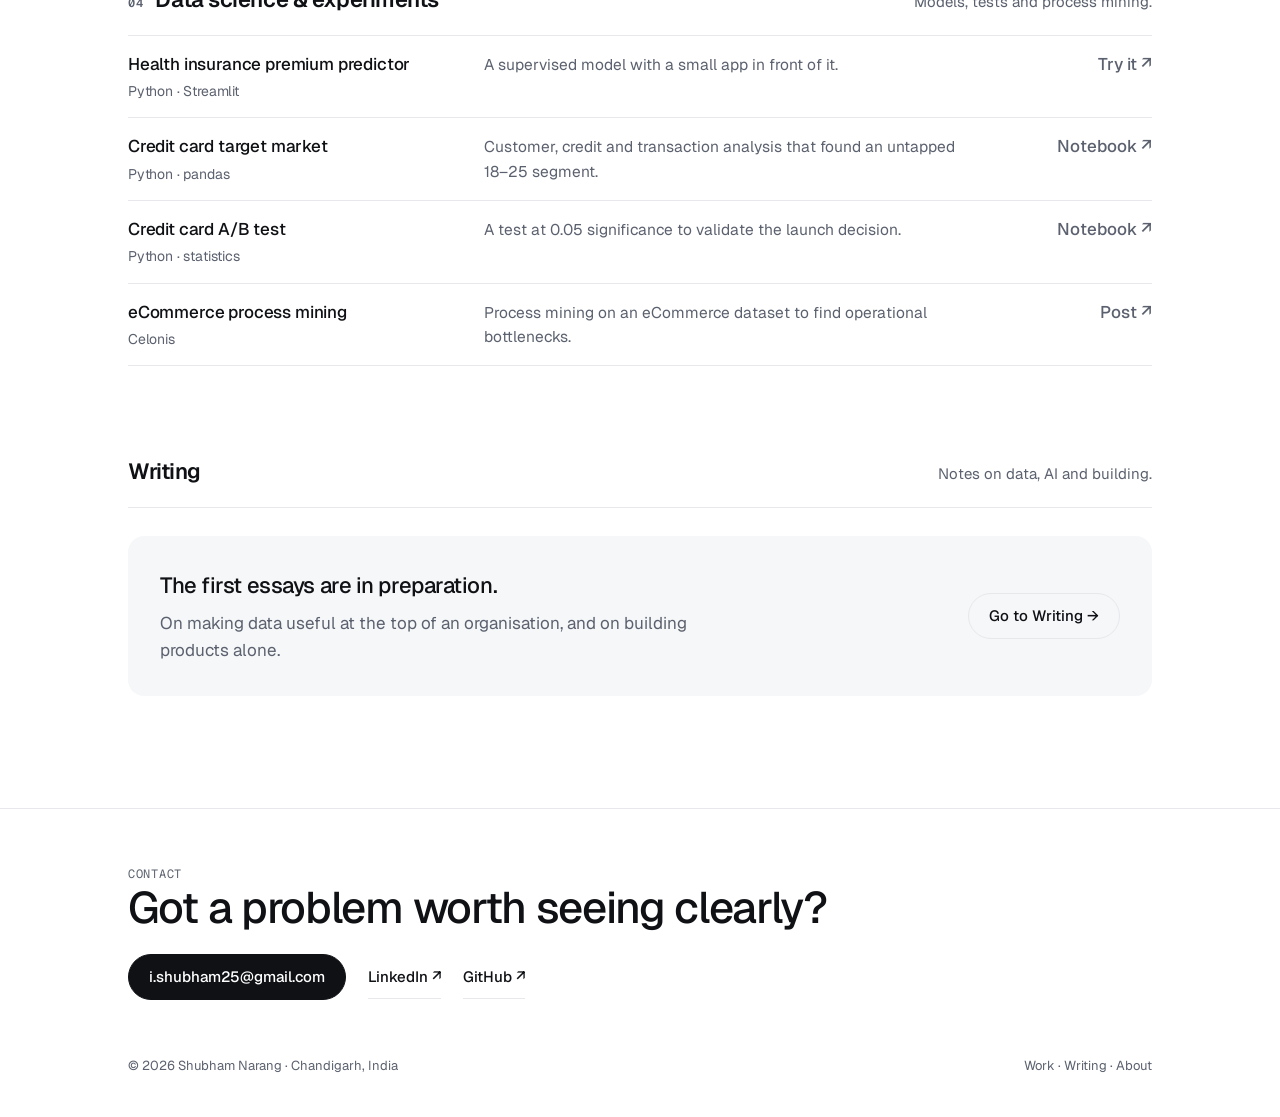
==== commit fe43c5df: "Restructure into one minimal site: Work, Writing, About - Home: short intro, impact figures, then pr" ====
--- a/index.html
+++ b/index.html
@@ -1,759 +1,186 @@
 <!DOCTYPE html>
-<html lang="en" data-palette="neel" data-theme="light">
+<html lang="en">
 <head>
 <meta charset="UTF-8">
 <meta name="viewport" content="width=device-width, initial-scale=1.0">
-<title>Shubham Narang — Executive view</title>
-<meta name="description" content="Shubham Narang — Digital Transformation Manager at Mahindra Group. Enterprise data and AI strategy, from boardroom to build.">
-<meta name="theme-color" content="#F6F7FB">
-<script>(function(){var m=location.search.match(/palette=(\w+)/),p=m&&m[1];if(/^(neel|peacock|maroon)$/.test(p))document.documentElement.setAttribute('data-palette',p);})();</script>
+<title>Shubham Narang — data, AI and products</title>
+<meta name="description" content="Shubham Narang — Digital Transformation Manager. Enterprise data and AI strategy, process mining, and products built end to end.">
+<meta name="theme-color" content="#FFFFFF" media="(prefers-color-scheme: light)">
+<meta name="theme-color" content="#0E0F12" media="(prefers-color-scheme: dark)">
 <link rel="canonical" href="https://www.shubhamnarang.in/">
 <link rel="icon" href="/favicon.svg" type="image/svg+xml">
 <link rel="apple-touch-icon" href="/images/portrait.png">
 <meta property="og:type" content="website">
+<meta property="og:site_name" content="Shubham Narang">
 <meta property="og:url" content="https://www.shubhamnarang.in/">
-<meta property="og:title" content="Shubham Narang">
-<meta property="og:description" content="Digital Transformation Manager, Mahindra Group. Enterprise data and AI strategy, from boardroom to build.">
+<meta property="og:title" content="Shubham Narang — data, AI and products">
+<meta property="og:description" content="Shubham Narang — Digital Transformation Manager. Enterprise data and AI strategy, process mining, and products built end to end.">
 <meta property="og:image" content="https://www.shubhamnarang.in/images/og-image.jpg">
 <meta property="og:image:width" content="1200">
 <meta property="og:image:height" content="630">
-<meta property="og:image:alt" content="Shubham Narang — Digital Transformation Manager, Mahindra Group.">
-<meta property="og:site_name" content="Shubham Narang">
 <meta name="twitter:card" content="summary_large_image">
 <meta name="twitter:image" content="https://www.shubhamnarang.in/images/og-image.jpg">
 <link rel="preconnect" href="https://fonts.googleapis.com">
 <link rel="preconnect" href="https://fonts.gstatic.com" crossorigin>
-<link href="https://fonts.googleapis.com/css2?family=Cormorant+Garamond:ital,wght@0,500;0,600;1,500&family=Hanken+Grotesk:wght@400;500;600&family=Tiro+Devanagari+Hindi&display=swap" rel="stylesheet">
-<style>
-  /* chapter themes: the page changes colour as the story moves */
-  /* three palettes x four chapter moods; ?palette=neel|peacock|maroon to compare */
-  :root,[data-palette="neel"][data-theme="light"],[data-palette="neel"]:not([data-theme]){--bg:#F6F7FB;--fg:#111733;--muted:#4A5272;--accent:#A24F0C;--line:#D08B3C;--rule:#DADFEC;--dot:#111733;--btn-bg:#26338A;--btn-fg:#FFFFFF;--card:#ECEFF7;--say-bg:#111733;--say-fg:#FFFFFF;--say-em:#F2A341}
-  [data-palette="neel"][data-theme="deep"]{--bg:#1C2563;--fg:#F6F7FB;--muted:#C3C9E6;--accent:#F2A341;--line:#F2A341;--rule:rgba(255,255,255,.18);--dot:#F6F7FB;--btn-bg:#F2A341;--btn-fg:#111733;--card:rgba(255,255,255,.07);--say-bg:#FFFFFF;--say-fg:#111733;--say-em:#26338A}
-  [data-palette="neel"][data-theme="soft"]{--bg:#FBE9D2;--fg:#111733;--muted:#4B475C;--accent:#8F4409;--line:#C98A3A;--rule:#EBCFAA;--dot:#111733;--btn-bg:#26338A;--btn-fg:#FFFFFF;--card:#FFF4E6;--say-bg:#111733;--say-fg:#FFFFFF;--say-em:#F2A341}
-  [data-palette="neel"][data-theme="night"]{--bg:#0D1226;--fg:#F6F7FB;--muted:#AEB4CF;--accent:#F2A341;--line:#F2A341;--rule:rgba(255,255,255,.14);--dot:#F2A341;--btn-bg:#F2A341;--btn-fg:#0D1226;--card:rgba(255,255,255,.05);--say-bg:#FFFFFF;--say-fg:#0D1226;--say-em:#26338A}
-  [data-palette="peacock"][data-theme="light"],[data-palette="peacock"]:not([data-theme]){--bg:#F6FAFA;--fg:#0E1F24;--muted:#485B5F;--accent:#0A6469;--line:#B08A3E;--rule:#D5E1E1;--dot:#0E1F24;--btn-bg:#0B5D63;--btn-fg:#FFFFFF;--card:#E9F1F1;--say-bg:#0E1F24;--say-fg:#FFFFFF;--say-em:#E0B860}
-  [data-palette="peacock"][data-theme="deep"]{--bg:#0B4F55;--fg:#F6FAFA;--muted:#BFD6D6;--accent:#E8C46E;--line:#E0B860;--rule:rgba(255,255,255,.18);--dot:#F6FAFA;--btn-bg:#E8C46E;--btn-fg:#0E1F24;--card:rgba(255,255,255,.07);--say-bg:#FFFFFF;--say-fg:#0E1F24;--say-em:#0B5D63}
-  [data-palette="peacock"][data-theme="soft"]{--bg:#DCEBE7;--fg:#0E1F24;--muted:#3D5155;--accent:#6F5112;--line:#B08A3E;--rule:#BDD5D0;--dot:#0E1F24;--btn-bg:#0B5D63;--btn-fg:#FFFFFF;--card:#EAF4F1;--say-bg:#0E1F24;--say-fg:#FFFFFF;--say-em:#E0B860}
-  [data-palette="peacock"][data-theme="night"]{--bg:#081A1D;--fg:#F6FAFA;--muted:#A6BABC;--accent:#E8C46E;--line:#E0B860;--rule:rgba(255,255,255,.14);--dot:#E8C46E;--btn-bg:#E8C46E;--btn-fg:#081A1D;--card:rgba(255,255,255,.05);--say-bg:#FFFFFF;--say-fg:#081A1D;--say-em:#0B5D63}
-  [data-palette="maroon"][data-theme="light"],[data-palette="maroon"]:not([data-theme]){--bg:#FAF9F9;--fg:#1E1416;--muted:#5B4C50;--accent:#8E1B3A;--line:#B8955A;--rule:#E4DCDD;--dot:#1E1416;--btn-bg:#7A1631;--btn-fg:#FFFFFF;--card:#F2EDEE;--say-bg:#1E1416;--say-fg:#FFFFFF;--say-em:#E3B868}
-  [data-palette="maroon"][data-theme="deep"]{--bg:#5E0F25;--fg:#FAF9F9;--muted:#E2C9CF;--accent:#E9C77E;--line:#E3B868;--rule:rgba(255,255,255,.2);--dot:#FAF9F9;--btn-bg:#E9C77E;--btn-fg:#1E1416;--card:rgba(255,255,255,.08);--say-bg:#FFFFFF;--say-fg:#1E1416;--say-em:#7A1631}
-  [data-palette="maroon"][data-theme="soft"]{--bg:#F1E3E2;--fg:#1E1416;--muted:#54454A;--accent:#7A1631;--line:#B8955A;--rule:#DECACB;--dot:#1E1416;--btn-bg:#7A1631;--btn-fg:#FFFFFF;--card:#F8EFEE;--say-bg:#1E1416;--say-fg:#FFFFFF;--say-em:#E3B868}
-  [data-palette="maroon"][data-theme="night"]{--bg:#170D10;--fg:#FAF9F9;--muted:#BBADB1;--accent:#E9C77E;--line:#E3B868;--rule:rgba(255,255,255,.14);--dot:#E9C77E;--btn-bg:#E9C77E;--btn-fg:#170D10;--card:rgba(255,255,255,.05);--say-bg:#FFFFFF;--say-fg:#170D10;--say-em:#7A1631}
-
-  *{box-sizing:border-box}
-  html{scroll-behavior:smooth}
-  body{margin:0;background:var(--bg);color:var(--fg);font-family:'Hanken Grotesk',system-ui,sans-serif;font-size:17px;line-height:1.65;-webkit-font-smoothing:antialiased;transition:background-color .8s ease,color .8s ease}
-  a{color:inherit;text-decoration:none}
-  img{max-width:100%;display:block}
-  ::selection{background:var(--btn-bg);color:var(--btn-fg)}
-  .serif{font-family:'Cormorant Garamond',Georgia,serif;font-weight:500;font-variant-numeric:lining-nums}
-  .deva{font-family:'Tiro Devanagari Hindi',serif}
-  .label{font-size:12px;font-weight:600;letter-spacing:.22em;text-transform:uppercase;color:var(--accent);transition:color .8s}
-  .muted{color:var(--muted)}
-  .wrap{max-width:1240px;margin:0 auto;padding:0 32px}
-
-  /* header — same content as the Builder view */
-  header{position:sticky;top:0;z-index:30;background:color-mix(in srgb,var(--bg) 90%,transparent);backdrop-filter:blur(14px);-webkit-backdrop-filter:blur(14px);border-bottom:1px solid var(--rule);transition:background-color .8s,border-color .8s}
-  header .wrap{display:flex;flex-wrap:wrap;gap:6px 28px;align-items:center;justify-content:space-between;min-height:72px}
-  .mark{display:flex;align-items:center;gap:12px;min-height:44px}
-  .mark .serif{font-size:24px}
-  .mark .deva{font-size:15px;color:var(--accent)}
-  .hnav{display:flex;flex-wrap:wrap;align-items:center;gap:4px 18px}
-  .hnav nav{display:flex;flex-wrap:wrap}
-  .hnav nav a{min-height:44px;display:inline-flex;align-items:center;padding:0 10px;font-size:14px;color:var(--muted)}
-  .hnav nav a:hover{color:var(--fg)}
-  .views{display:inline-flex;border:1px solid var(--btn-bg);border-radius:999px;padding:3px}
-  .views a{min-height:38px;display:inline-flex;align-items:center;padding:0 16px;border-radius:999px;font-size:13px;font-weight:600;letter-spacing:.04em;color:var(--fg)}
-  .views a[aria-current="page"]{background:var(--btn-bg);color:var(--btn-fg)}
-  .views a:not([aria-current]):hover{background:var(--card)}
-
-  .btn{display:inline-flex;align-items:center;gap:10px;min-height:50px;padding:0 26px;border:1px solid var(--btn-bg);background:var(--btn-bg);color:var(--btn-fg);font:inherit;font-size:14px;font-weight:600;letter-spacing:.08em;text-transform:uppercase;cursor:pointer;transition:background .25s,color .25s,border-color .8s}
-  .btn:hover{background:transparent;color:var(--fg)}
-  .tlink{min-height:44px;display:inline-flex;align-items:center;font-size:14px;font-weight:600;letter-spacing:.08em;text-transform:uppercase;color:var(--muted);border-bottom:1px solid transparent}
-  .tlink:hover{color:var(--fg);border-color:var(--fg)}
-
-  /* hero */
-  .hero{position:relative;overflow:hidden}
-  .hero .wrap{display:grid;grid-template-columns:1.15fr .85fr;gap:56px;align-items:center;padding-top:72px;padding-bottom:88px}
-  .hero h1{margin:18px 0 0;font-size:clamp(60px,7.4vw,112px);line-height:.95;letter-spacing:-.01em}
-  .say{margin:0;font-family:'Cormorant Garamond',Georgia,serif;font-weight:500;font-size:clamp(28px,2.9vw,40px);line-height:1.2;max-width:22em}
-  .say em{color:var(--accent);font-style:italic;transition:color .8s}
-  .row{display:flex;flex-wrap:wrap;gap:12px 28px;align-items:center}
-  .figs{display:grid;grid-template-columns:repeat(4,1fr);border-top:1px solid var(--rule)}
-  .figs div{padding:20px 16px 0 0}
-  .figs b{display:block;font-family:'Cormorant Garamond',Georgia,serif;font-weight:500;font-size:clamp(34px,3vw,46px);line-height:1;font-variant-numeric:lining-nums}
-  .figs span{display:block;margin-top:8px;font-size:13px;line-height:1.4;color:var(--muted)}
-
-  /* portrait as a fine dot matrix inside a jaali arch */
-  .arch{position:relative;width:100%;max-width:420px;justify-self:end}
-  .arch svg.frame{position:absolute;inset:0;width:100%;height:100%;pointer-events:none}
-  .arch .inner{position:absolute;left:4.2%;right:4.2%;top:4.2%;bottom:0;border-radius:999px 999px 0 0;overflow:hidden;background:url("data:image/svg+xml,%3Csvg xmlns='http://www.w3.org/2000/svg' width='56' height='56' viewBox='0 0 56 56'%3E%3Cg fill='none' stroke='%23A7853A' stroke-width='.8'%3E%3Crect x='14' y='14' width='28' height='28'/%3E%3Crect x='14' y='14' width='28' height='28' transform='rotate%2845 28 28%29'/%3E%3Cpath d='M0 0L14 14M56 0L42 14M0 56L14 42M56 56L42 42M28 0V8.2M28 56V47.8M0 28H8.2M56 28H47.8'/%3E%3Ccircle cx='28' cy='28' r='4'/%3E%3C/g%3E%3C/svg%3E") repeat,var(--card);background-size:42px 42px}
-  .arch .pbox{position:absolute;left:0;right:0;bottom:0;aspect-ratio:1;cursor:pointer;touch-action:manipulation}
-  .morph{position:fixed;inset:0;width:100vw;height:100vh;z-index:25;pointer-events:none}
-
-  /* story */
-  .chapter{position:relative;border-top:1px solid var(--rule);overflow-x:clip}
-  .beat{min-height:76vh;display:grid;grid-template-columns:1fr 1fr;gap:40px 64px;align-items:center;padding:72px 0;opacity:.2;transform:translateY(16px);transition:opacity .7s ease,transform .7s ease}
-  .beat.solo{grid-template-columns:1fr}
-  .beat.on,.beat.seen{opacity:1;transform:none}
-  .beat .txt{display:flex;flex-direction:column;gap:20px}
-  .beat h2{margin:0;font-size:clamp(46px,5.2vw,76px);line-height:1}
-  .body{margin:0;max-width:34em;color:var(--muted)}
-  .chapter.jaali::before{content:"";position:absolute;inset:0;background:url("data:image/svg+xml,%3Csvg xmlns='http://www.w3.org/2000/svg' width='56' height='56' viewBox='0 0 56 56'%3E%3Cg fill='none' stroke='%23A7853A' stroke-width='.8'%3E%3Crect x='14' y='14' width='28' height='28'/%3E%3Crect x='14' y='14' width='28' height='28' transform='rotate%2845 28 28%29'/%3E%3Cpath d='M0 0L14 14M56 0L42 14M0 56L14 42M56 56L42 42M28 0V8.2M28 56V47.8M0 28H8.2M56 28H47.8'/%3E%3Ccircle cx='28' cy='28' r='4'/%3E%3C/g%3E%3C/svg%3E") repeat;background-size:56px 56px;opacity:.12;pointer-events:none;-webkit-mask-image:linear-gradient(90deg,transparent 40%,#000);mask-image:linear-gradient(90deg,transparent 40%,#000)}
-
-  .viz{width:100%;height:auto;overflow:visible}
-  .node{transition:transform 1.4s cubic-bezier(.2,.8,.2,1)}
-  .beat.on .node,.beat.seen .node{transform:translate(var(--tx),var(--ty))}
-  .spoke{stroke-dasharray:1;stroke-dashoffset:1;transition:stroke-dashoffset 1s 1s ease}
-  .beat.on .spoke,.beat.seen .spoke{stroke-dashoffset:0}
-  .hub{opacity:0;transform:scale(.7);transform-box:fill-box;transform-origin:center;transition:opacity .8s 1.1s,transform .8s 1.1s}
-  .beat.on .hub,.beat.seen .hub{opacity:1;transform:none}
-  .cell{opacity:.12;transition:opacity .5s ease}
-  .beat.on .cell,.beat.seen .cell{opacity:var(--o)}
-  .draw{stroke-dasharray:1;stroke-dashoffset:1;transition:stroke-dashoffset 2.4s cubic-bezier(.3,.6,.2,1)}
-  .beat.on .draw,.beat.seen .draw{stroke-dashoffset:0}
-  .note{font-size:13px;color:var(--muted)}
-
-  .phones{position:relative;height:clamp(380px,40vw,540px)}
-  .phone{position:absolute;bottom:0;left:31%;width:38%;aspect-ratio:404/858;border-radius:28px;border:7px solid #13201B;background:#13201B;overflow:hidden;box-shadow:0 30px 60px -24px rgba(0,0,0,.45);transition:transform 1.2s cubic-bezier(.2,.8,.2,1)}
-  .phone img{width:100%;height:100%;object-fit:cover;object-position:top}
-  .phone.p1{z-index:2;transform:translateY(16px)}
-  .beat.on .phone.p1,.beat.seen .phone.p1{transform:none}
-  .beat.on .phone.p2,.beat.seen .phone.p2{transform:translateX(-78%) rotate(-7deg)}
-  .beat.on .phone.p3,.beat.seen .phone.p3{transform:translateX(78%) rotate(7deg)}
-  .pipe{display:flex;flex-wrap:wrap;align-items:center;gap:10px}
-  .pipe span{padding:10px 16px;border:1px solid var(--rule);background:var(--card);font-size:14px;font-weight:600;letter-spacing:.04em}
-  .pipe i{font-style:normal;color:var(--accent)}
-  .pipe .own{border-color:var(--line)}
-
-
-  /* ProcessPro: screenshots in a browser frame, figures, quote, gallery */
-  .shot{margin:0;border:1px solid var(--rule);border-radius:12px;overflow:hidden;background:#fff;box-shadow:0 30px 60px -30px rgba(0,0,0,.45);transform:translateY(14px);transition:transform 1s cubic-bezier(.2,.8,.2,1)}
-  .beat.on .shot,.beat.seen .shot{transform:none}
-  .shot .bar{display:flex;align-items:center;gap:6px;padding:9px 12px;background:#EEF0F5;border-bottom:1px solid #DADFEC}
-  .shot .bar i{width:9px;height:9px;border-radius:50%;background:#C9CEDC}
-  .shot .bar span{margin-left:10px;font-size:11px;color:#4A5272;letter-spacing:.02em}
-  .shot img{width:100%;height:auto}
-  .shot figcaption,.gal figcaption{padding:8px 12px;font-size:12px;color:#4A5272;background:#fff;border-top:1px solid #E6E9F2}
-  .ppfigs{display:grid;grid-template-columns:repeat(2,1fr);border-top:1px solid var(--rule)}
-  .ppfigs div{padding:18px 18px 18px 0;border-bottom:1px solid var(--rule)}
-  .ppfigs b{display:block;font-family:'Cormorant Garamond',Georgia,serif;font-weight:500;font-size:clamp(34px,3vw,44px);line-height:1;font-variant-numeric:lining-nums}
-  .ppfigs span{display:block;margin-top:6px;font-size:13px;line-height:1.4;color:var(--muted)}
-  .quote{margin:0;font-family:'Cormorant Garamond',Georgia,serif;font-style:italic;font-size:clamp(24px,2.3vw,32px);line-height:1.25;color:var(--fg)}
-  .quote::before{content:"\201C";display:block;font-size:64px;line-height:.6;color:var(--accent);font-style:normal}
-  .gal{display:grid;grid-template-columns:repeat(2,1fr);gap:14px}
-  .gal a{display:block;border:1px solid var(--rule);border-radius:8px;overflow:hidden;background:#fff;transition:transform .3s ease,box-shadow .3s ease}
-  .gal a:hover{transform:translateY(-3px);box-shadow:0 18px 36px -20px rgba(0,0,0,.45)}
-  .gal img{width:100%;height:auto;aspect-ratio:16/10;object-fit:cover;object-position:top left}
-  .shows{list-style:none;margin:0;padding:0;display:grid;grid-template-columns:repeat(auto-fit,minmax(min(200px,100%),1fr));gap:14px}
-  .shows li{border-top:1px solid var(--rule);padding-top:12px;font-size:14px;line-height:1.45;color:var(--muted)}
-  .shows b{display:block;margin-bottom:4px;font-size:15px;color:var(--fg)}
-  .path{list-style:none;margin:0;padding:0;border-top:1px solid var(--rule)}
-  .path li{display:grid;grid-template-columns:130px 1fr;gap:4px 28px;padding:18px 0;border-bottom:1px solid var(--rule)}
-  .path .when{font-size:14px;color:var(--muted);font-variant-numeric:tabular-nums}
-  .path .what{font-family:'Cormorant Garamond',Georgia,serif;font-size:25px;line-height:1.2}
-  .path .what small{display:block;margin-top:4px;font-family:'Hanken Grotesk',sans-serif;font-size:14px;line-height:1.5;color:var(--muted)}
-  .path .what small b{color:var(--accent);font-weight:600;letter-spacing:.1em;text-transform:uppercase;font-size:12px}
-  .certs{margin:0;font-size:15px;color:var(--muted)}
-
-  .lab{display:grid;grid-template-columns:repeat(4,1fr);gap:18px}
-  .card{display:flex;flex-direction:column;background:var(--card);border:1px solid var(--rule);transition:transform .35s ease,box-shadow .35s ease}
-  a.card:hover{transform:translateY(-4px);box-shadow:0 18px 40px -22px rgba(0,0,0,.4)}
-  .card .thumb{aspect-ratio:16/10;overflow:hidden;background:#E3DED2}
-  .card .thumb img{width:100%;height:100%;object-fit:cover;object-position:top left;transition:transform .6s ease}
-  a.card:hover .thumb img{transform:scale(1.04)}
-  .card .thumb.text{display:flex;align-items:center;justify-content:center;background:url("data:image/svg+xml,%3Csvg xmlns='http://www.w3.org/2000/svg' width='56' height='56' viewBox='0 0 56 56'%3E%3Cg fill='none' stroke='%23A7853A' stroke-width='.8'%3E%3Crect x='14' y='14' width='28' height='28'/%3E%3Crect x='14' y='14' width='28' height='28' transform='rotate%2845 28 28%29'/%3E%3Cpath d='M0 0L14 14M56 0L42 14M0 56L14 42M56 56L42 42M28 0V8.2M28 56V47.8M0 28H8.2M56 28H47.8'/%3E%3Ccircle cx='28' cy='28' r='4'/%3E%3C/g%3E%3C/svg%3E") repeat,#EFEDE6;background-size:42px 42px}
-  .card .thumb.text span{background:#F7F6F2;color:#13201B;padding:8px 14px;font-size:12px;font-weight:600;letter-spacing:.1em;text-transform:uppercase}
-  .card .meta{padding:12px 14px 14px;display:flex;flex-direction:column;gap:2px}
-  .card .t{font-weight:600;line-height:1.35;font-size:15px}
-  .card .s{font-size:13px;color:var(--muted)}
-  .card .go{margin-top:6px;font-size:12px;font-weight:600;letter-spacing:.12em;text-transform:uppercase;color:var(--accent)}
-  .copy[data-copied="true"]{background:transparent;color:var(--fg)}
-  footer{border-top:1px solid var(--rule)}
-  footer .wrap{display:flex;flex-wrap:wrap;gap:8px 24px;justify-content:space-between;padding-top:22px;padding-bottom:30px;font-size:13px;color:var(--muted)}
-
-  /* ---------- the guide: a small illustrated Shubham who walks along the bottom ---------- */
-  .guide{position:fixed;left:0;bottom:6px;z-index:40;width:112px;pointer-events:none;transform:translateX(var(--gx,24px));transition:transform 1.3s cubic-bezier(.45,.05,.3,1),opacity .2s}
-  .guide.pending{opacity:0}
-  .guide.pending *{pointer-events:none!important}
-  .guide .who{position:relative;display:block;width:112px;height:135px;pointer-events:auto;cursor:pointer;background:none;border:0;padding:0}
-  .guide .who img{position:absolute;inset:0;width:100%;height:100%}
-  .guide .head{transform-origin:53.3% 56.1%;animation:bobble 3.2s ease-in-out infinite}
-  @keyframes bobble{0%,100%{transform:rotate(-2deg)}50%{transform:rotate(2.5deg)}}
-  .guide.walking .who{animation:walk .32s ease-in-out infinite}
-  .guide.walking .head{animation-duration:.64s}
-  @keyframes walk{0%,100%{transform:translateY(0)}50%{transform:translateY(-5px)}}
-  .guide.hello .head{animation:hello .5s ease-in-out 3}
-  @keyframes hello{0%,100%{transform:rotate(0)}25%{transform:rotate(-9deg)}75%{transform:rotate(9deg)}}
-  .guide .shadow{position:absolute;left:18%;right:18%;bottom:-3px;height:6px;border-radius:50%;background:#000;opacity:.14;filter:blur(2px)}
-  .bubble{position:absolute;bottom:142px;left:14px;width:max-content;max-width:250px;margin:0;padding:11px 15px;border-radius:16px;background:var(--say-bg);color:var(--say-fg);font-size:14.5px;line-height:1.45;box-shadow:0 14px 34px -14px rgba(0,0,0,.45);transition:opacity .3s ease,transform .3s ease,background-color .8s,color .8s;pointer-events:auto}
-  .bubble::after{content:"";position:absolute;left:40px;bottom:-7px;width:14px;height:14px;background:inherit;transform:rotate(45deg);border-radius:0 0 3px 0}
-  .bubble b{color:var(--say-em);font-weight:700}
-  .bubble.swap{opacity:0;transform:translateY(6px)}
-  .bubble.hide{opacity:0;pointer-events:none}
-  .guide.at-right .bubble{left:auto;right:18px}
-  .guide.at-right .bubble::after{left:auto;right:40px}
-
-  @media (prefers-reduced-motion:reduce){
-    html{scroll-behavior:auto}
-    body,.beat,.node,.spoke,.hub,.draw,.phone,.bubble,.guide,.cell{transition:none!important}
-    .guide .who,.guide .head{animation:none!important}
-    .beat{opacity:1;transform:none}
-  }
-  @media (max-width:960px){
-    .wrap{padding:0 20px}
-    header{position:static}
-    header .wrap{padding-top:8px;padding-bottom:8px}
-    .hero .wrap{grid-template-columns:1fr;padding-top:40px;padding-bottom:56px;gap:40px}
-    .arch{justify-self:center;max-width:320px}
-    .figs{grid-template-columns:repeat(2,1fr)}
-    .beat{grid-template-columns:1fr;min-height:0;padding:56px 0;opacity:1;transform:none}
-    .lab{grid-template-columns:repeat(2,1fr);gap:12px}
-    .guide{width:84px}
-    .guide .who{width:84px;height:101px}
-    .bubble{bottom:106px;max-width:220px;font-size:14px;padding:10px 13px}
-  }
-  @media (max-width:560px){
-    .ppfigs,.gal{grid-template-columns:1fr}
-    .path li{grid-template-columns:1fr}
-    .phones{height:400px}
-    .phone{width:44%;left:28%}
-    .beat.on .phone.p2,.beat.seen .phone.p2{transform:translateX(-58%) rotate(-6deg)}
-    .beat.on .phone.p3,.beat.seen .phone.p3{transform:translateX(58%) rotate(6deg)}
-  }
-</style>
+<link href="https://fonts.googleapis.com/css2?family=Geist:wght@400;500;600&family=Geist+Mono:wght@400;500&display=swap" rel="stylesheet">
+<link rel="stylesheet" href="/assets/site.css">
 </head>
 <body>
-
-<header>
+<header class="site-head" id="head">
   <div class="wrap">
-    <a href="/" class="mark" aria-label="Shubham Narang, home"><span class="serif">Shubham Narang</span><span class="deva" lang="hi">शुभम नारंग</span></a>
-    <div class="hnav">
-      <nav aria-label="Sections">
-        <a href="#work">Work</a>
-        <a href="#career">Career</a>
-        <a href="#lab">Lab</a>
-        <a href="#contact">Contact</a>
-      </nav>
-      <div class="views" role="group" aria-label="Choose a view">
-        <a href="/" aria-current="page">Executive view</a>
-        <a href="/builder">Builder view</a>
-      </div>
-    </div>
+    <a class="name" href="/">Shubham Narang</a>
+    <nav aria-label="Main">
+      <a href="/#work" aria-current="page">Work</a>
+      <a href="/writing">Writing</a>
+      <a href="/about">About</a>
+    </nav>
   </div>
 </header>
 
 <main>
 
-<section class="hero chapter" data-theme="light" id="top" style="border-top:0">
+<section class="intro">
   <div class="wrap">
-    <div class="beat on solo" data-say="Hi, I'm <b>Shubham</b>. Scroll — I'll walk you through it." data-pos="right" style="min-height:0;padding:0;display:flex;flex-direction:column;gap:22px;align-items:flex-start">
-      <div class="label">Digital Transformation Manager · Mahindra Group</div>
-      <h1 class="serif">Shubham Narang</h1>
-      <div class="deva" lang="hi" style="font-size:22px;color:var(--accent)">शुभम नारंग</div>
-      <p class="say">I help large organisations <em>see themselves clearly</em> through data — and turn that clarity into decisions at the top.</p>
-      <div class="row">
-        <a class="btn" href="#contact">Get in touch</a>
-        <a class="tlink" href="https://www.linkedin.com/in/shubhamnarang25" target="_blank" rel="noopener">LinkedIn</a>
-        <a class="tlink" href="https://github.com/inarang25" target="_blank" rel="noopener">GitHub</a>
-      </div>
-      <div class="figs" aria-label="Highlights" style="width:100%">
-        <div><b>250+</b><span>KPIs being unified across ten functions</span></div>
-        <div><b>15%</b><span>efficiency gains for Fortune 500 clients at IBM</span></div>
-        <div><b>₹50 Cr</b><span>defence program delivered at L&amp;T</span></div>
-        <div><b>10%</b><span>operational cost cut by digitising procurement</span></div>
-      </div>
+    <div class="who rise">
+      <span class="av"><img src="/images/portrait-exec.webp" width="800" height="800" alt="Portrait of Shubham Narang"></span>
+      <div><b>Shubham Narang</b><span>Digital Transformation Manager · Chandigarh, India</span></div>
     </div>
-    <div class="arch">
-      <div style="padding-top:128%"></div>
-      <div class="inner"><div class="pbox" id="pbox" role="img" aria-label="Portrait of Shubham Narang drawn as a fine dot matrix"></div></div>
-      <svg class="frame" viewBox="0 0 420 538" preserveAspectRatio="none" aria-hidden="true">
-        <path d="M2 538V210A208 208 0 0 1 418 210V538" fill="none" stroke="var(--line)" stroke-width="1"/>
-        <path d="M17.6 538V210A192.4 192.4 0 0 1 402.4 210V538" fill="none" stroke="var(--line)" stroke-width="1.5"/>
-        <g transform="translate(196 -12)" fill="none" stroke="var(--line)" stroke-width="1"><rect x="6" y="6" width="16" height="16"/><rect x="6" y="6" width="16" height="16" transform="rotate(45 14 14)"/><circle cx="14" cy="14" r="3"/></g>
-      </svg>
+    <h1 class="rise d1">I help large organisations see themselves clearly through data <em>— and I build products of my own.</em></h1>
+    <p class="rise d2">I lead enterprise data and AI work at Mahindra Group. Before that: process mining and analytics at IBM, and defence programme delivery at Larsen &amp; Toubro.</p>
+    <div class="row rise d3">
+      <a class="btn" href="#work">See the work</a>
+      <a class="lnk" href="/about">About me →</a>
+      <a class="lnk plain" href="https://www.linkedin.com/in/shubhamnarang25" target="_blank" rel="noopener">LinkedIn ↗</a>
     </div>
   </div>
 </section>
 
-<section class="chapter jaali" data-theme="deep" id="work">
+<div class="wrap">
+  <div class="figs" aria-label="Impact">
+    <div><b>250+</b><span>KPIs being unified across ten business functions</span></div>
+    <div><b>15%</b><span>efficiency gains for Fortune 500 clients at IBM</span></div>
+    <div><b>₹50 Cr</b><span>defence programme delivered at L&amp;T</span></div>
+    <div><b>10%</b><span>operating cost cut by digitising procurement</span></div>
+  </div>
+</div>
+
+<div id="work">
+
+<section class="sec">
   <div class="wrap">
-    <div class="beat" data-say="First, my day job at <b>Mahindra</b>." data-pos="right">
+    <div class="sec-head"><h2><span class="mono">01</span>Products</h2><p>Built, shipped and run on my own time.</p></div>
+
+    <article class="feature">
       <div class="txt">
-        <div class="label">Chapter one · Mahindra Group</div>
-        <h2 class="serif">Project Vihan &amp; demand.ai</h2>
-        <p class="say">Ten business functions. Each with <em>its own version</em> of the truth.</p>
+        <div class="mono">Process mining · Procurement</div>
+        <h3>ProcessPro</h3>
+        <p>Connects to an ERP, rebuilds every purchase order step by step, checks it against the ideal process, and shows where buying breaks the rules — and what it costs.</p>
+        <div class="kpis">
+          <div><b>₹102.2 Cr</b><span>spend analysed</span></div>
+          <div><b>₹3.6 Cr</b><span>losses found</span></div>
+          <div><b>13 / 14</b><span>planted mistakes caught</span></div>
+        </div>
+        <div class="row">
+          <a class="btn" href="/work/processpro">Read the case study →</a>
+          <a class="lnk" href="https://p2p-processpro.streamlit.app/" target="_blank" rel="noopener">Live app ↗</a>
+        </div>
+        <div class="note">Sample run on a fictional company. All data is synthetic.</div>
       </div>
-      <svg class="viz" viewBox="0 0 620 340" aria-hidden="true">
-        <rect class="cell" style="--o:0.5;transition-delay:0.0s" x="20" y="20" width="48" height="26" rx="3" fill="currentColor"/>
-        <rect class="cell" style="--o:0.15;transition-delay:0.024s" x="20" y="88" width="48" height="26" rx="3" fill="currentColor"/>
-        <rect class="cell" style="--o:0.15;transition-delay:0.036s" x="20" y="122" width="48" height="26" rx="3" fill="currentColor"/>
-        <rect class="cell" style="--o:0.95;transition-delay:0.048s" x="20" y="156" width="48" height="26" rx="3" fill="currentColor"/>
-        <rect class="cell" style="--o:0.5;transition-delay:0.06s" x="20" y="190" width="48" height="26" rx="3" fill="currentColor"/>
-        <rect class="cell" style="--o:0.5;transition-delay:0.072s" x="20" y="224" width="48" height="26" rx="3" fill="currentColor"/>
-        <rect class="cell" style="--o:0.95;transition-delay:0.084s" x="20" y="258" width="48" height="26" rx="3" fill="currentColor"/>
-        <rect class="cell" style="--o:0.15;transition-delay:0.096s" x="20" y="292" width="48" height="26" rx="3" fill="currentColor"/>
-        <rect class="cell" style="--o:0.5;transition-delay:0.108s" x="78" y="20" width="48" height="26" rx="3" fill="currentColor"/>
-        <rect class="cell" style="--o:0.15;transition-delay:0.12s" x="78" y="54" width="48" height="26" rx="3" fill="currentColor"/>
-        <rect class="cell" style="--o:0.95;transition-delay:0.144s" x="78" y="122" width="48" height="26" rx="3" fill="currentColor"/>
-        <rect class="cell" style="--o:0.75;transition-delay:0.156s" x="78" y="156" width="48" height="26" rx="3" fill="currentColor"/>
-        <rect class="cell" style="--o:0.75;transition-delay:0.168s" x="78" y="190" width="48" height="26" rx="3" fill="currentColor"/>
-        <rect class="cell" style="--o:0.5;transition-delay:0.18s" x="78" y="224" width="48" height="26" rx="3" fill="currentColor"/>
-        <rect class="cell" style="--o:0.3;transition-delay:0.204s" x="78" y="292" width="48" height="26" rx="3" fill="currentColor"/>
-        <rect class="cell" style="--o:0.75;transition-delay:0.216s" x="136" y="20" width="48" height="26" rx="3" fill="currentColor"/>
-        <rect class="cell" style="--o:0.3;transition-delay:0.24s" x="136" y="88" width="48" height="26" rx="3" fill="currentColor"/>
-        <rect class="cell" style="--o:0.75;transition-delay:0.252s" x="136" y="122" width="48" height="26" rx="3" fill="currentColor"/>
-        <rect class="cell" style="--o:0.75;transition-delay:0.264s" x="136" y="156" width="48" height="26" rx="3" fill="currentColor"/>
-        <rect class="cell" style="--o:0.95;transition-delay:0.288s" x="136" y="224" width="48" height="26" rx="3" fill="currentColor"/>
-        <rect class="cell" style="--o:0.3;transition-delay:0.3s" x="136" y="258" width="48" height="26" rx="3" fill="currentColor"/>
-        <rect class="cell" style="--o:0.95;transition-delay:0.312s" x="136" y="292" width="48" height="26" rx="3" fill="currentColor"/>
-        <rect class="cell" style="--o:0.75;transition-delay:0.324s" x="194" y="20" width="48" height="26" rx="3" fill="currentColor"/>
-        <rect class="cell" style="--o:0.75;transition-delay:0.336s" x="194" y="54" width="48" height="26" rx="3" fill="currentColor"/>
-        <rect class="cell" style="--o:0.3;transition-delay:0.348s" x="194" y="88" width="48" height="26" rx="3" fill="currentColor"/>
-        <rect class="cell" style="--o:0.15;transition-delay:0.384s" x="194" y="190" width="48" height="26" rx="3" fill="currentColor"/>
-        <rect class="cell" style="--o:0.95;transition-delay:0.396s" x="194" y="224" width="48" height="26" rx="3" fill="currentColor"/>
-        <rect class="cell" style="--o:0.3;transition-delay:0.42s" x="194" y="292" width="48" height="26" rx="3" fill="currentColor"/>
-        <rect class="cell" style="--o:0.5;transition-delay:0.432s" x="252" y="20" width="48" height="26" rx="3" fill="currentColor"/>
-        <rect class="cell" style="--o:0.5;transition-delay:0.444s" x="252" y="54" width="48" height="26" rx="3" fill="currentColor"/>
-        <rect class="cell" style="--o:0.95;transition-delay:0.456s" x="252" y="88" width="48" height="26" rx="3" fill="currentColor"/>
-        <rect class="cell" style="--o:0.15;transition-delay:0.468s" x="252" y="122" width="48" height="26" rx="3" fill="currentColor"/>
-        <rect class="cell" style="--o:0.95;transition-delay:0.48s" x="252" y="156" width="48" height="26" rx="3" fill="currentColor"/>
-        <rect class="cell" style="--o:0.75;transition-delay:0.492s" x="252" y="190" width="48" height="26" rx="3" fill="currentColor"/>
-        <rect class="cell" style="--o:0.75;transition-delay:0.504s" x="252" y="224" width="48" height="26" rx="3" fill="currentColor"/>
-        <rect class="cell" style="--o:0.15;transition-delay:0.516s" x="252" y="258" width="48" height="26" rx="3" fill="currentColor"/>
-        <rect class="cell" style="--o:0.75;transition-delay:0.54s" x="310" y="20" width="48" height="26" rx="3" fill="currentColor"/>
-        <rect class="cell" style="--o:0.15;transition-delay:0.564s" x="310" y="88" width="48" height="26" rx="3" fill="currentColor"/>
-        <rect class="cell" style="--o:0.95;transition-delay:0.588s" x="310" y="156" width="48" height="26" rx="3" fill="currentColor"/>
-        <rect class="cell" style="--o:0.15;transition-delay:0.612s" x="310" y="224" width="48" height="26" rx="3" fill="currentColor"/>
-        <rect class="cell" style="--o:0.5;transition-delay:0.648s" x="368" y="20" width="48" height="26" rx="3" fill="currentColor"/>
-        <rect class="cell" style="--o:0.95;transition-delay:0.66s" x="368" y="54" width="48" height="26" rx="3" fill="currentColor"/>
-        <rect class="cell" style="--o:0.15;transition-delay:0.672s" x="368" y="88" width="48" height="26" rx="3" fill="currentColor"/>
-        <rect class="cell" style="--o:0.75;transition-delay:0.696s" x="368" y="156" width="48" height="26" rx="3" fill="currentColor"/>
-        <rect class="cell" style="--o:0.5;transition-delay:0.708s" x="368" y="190" width="48" height="26" rx="3" fill="currentColor"/>
-        <rect class="cell" style="--o:0.5;transition-delay:0.744s" x="368" y="292" width="48" height="26" rx="3" fill="currentColor"/>
-        <rect class="cell" style="--o:0.3;transition-delay:0.756s" x="426" y="20" width="48" height="26" rx="3" fill="currentColor"/>
-        <rect class="cell" style="--o:0.3;transition-delay:0.768s" x="426" y="54" width="48" height="26" rx="3" fill="currentColor"/>
-        <rect class="cell" style="--o:0.95;transition-delay:0.78s" x="426" y="88" width="48" height="26" rx="3" fill="currentColor"/>
-        <rect class="cell" style="--o:0.95;transition-delay:0.792s" x="426" y="122" width="48" height="26" rx="3" fill="currentColor"/>
-        <rect class="cell" style="--o:0.95;transition-delay:0.804s" x="426" y="156" width="48" height="26" rx="3" fill="currentColor"/>
-        <rect class="cell" style="--o:0.15;transition-delay:0.816s" x="426" y="190" width="48" height="26" rx="3" fill="currentColor"/>
-        <rect class="cell" style="--o:0.5;transition-delay:0.828s" x="426" y="224" width="48" height="26" rx="3" fill="currentColor"/>
-        <rect class="cell" style="--o:0.3;transition-delay:0.84s" x="426" y="258" width="48" height="26" rx="3" fill="currentColor"/>
-        <rect class="cell" style="--o:0.3;transition-delay:0.852s" x="426" y="292" width="48" height="26" rx="3" fill="currentColor"/>
-        <rect class="cell" style="--o:0.95;transition-delay:0.864s" x="484" y="20" width="48" height="26" rx="3" fill="currentColor"/>
-        <rect class="cell" style="--o:0.3;transition-delay:0.876s" x="484" y="54" width="48" height="26" rx="3" fill="currentColor"/>
-        <rect class="cell" style="--o:0.3;transition-delay:0.888s" x="484" y="88" width="48" height="26" rx="3" fill="currentColor"/>
-        <rect class="cell" style="--o:0.75;transition-delay:0.9s" x="484" y="122" width="48" height="26" rx="3" fill="currentColor"/>
-        <rect class="cell" style="--o:0.3;transition-delay:0.912s" x="484" y="156" width="48" height="26" rx="3" fill="currentColor"/>
-        <rect class="cell" style="--o:0.15;transition-delay:0.936s" x="484" y="224" width="48" height="26" rx="3" fill="currentColor"/>
-        <rect class="cell" style="--o:0.5;transition-delay:0.948s" x="484" y="258" width="48" height="26" rx="3" fill="currentColor"/>
-        <rect class="cell" style="--o:0.3;transition-delay:0.96s" x="484" y="292" width="48" height="26" rx="3" fill="currentColor"/>
-        <rect class="cell" style="--o:0.5;transition-delay:0.972s" x="542" y="20" width="48" height="26" rx="3" fill="currentColor"/>
-        <rect class="cell" style="--o:0.5;transition-delay:0.984s" x="542" y="54" width="48" height="26" rx="3" fill="currentColor"/>
-        <rect class="cell" style="--o:0.5;transition-delay:0.996s" x="542" y="88" width="48" height="26" rx="3" fill="currentColor"/>
-        <rect class="cell" style="--o:0.5;transition-delay:1.032s" x="542" y="190" width="48" height="26" rx="3" fill="currentColor"/>
-        <rect class="cell" style="--o:0.95;transition-delay:1.056s" x="542" y="258" width="48" height="26" rx="3" fill="currentColor"/>
-        <rect class="cell" style="--o:0.75;transition-delay:1.068s" x="542" y="292" width="48" height="26" rx="3" fill="currentColor"/>
-      </svg>
-    </div>
-    <div class="beat" data-say="So we're bringing them onto <b>one platform</b>." data-pos="left">
+      <a class="media" href="/work/processpro" aria-label="ProcessPro case study"><img src="/images/processpro/process_explorer.webp" width="1440" height="900" alt="ProcessPro process map of 1,208 purchase orders"></a>
+    </article>
+
+    <article class="feature">
       <div class="txt">
-        <p class="say">We're bringing them onto one platform — <em>250+ KPIs</em>, defined once.</p>
-        <p class="body">Project Vihan consolidates the data of ten business functions and standardises how the business measures itself.</p>
+        <div class="mono">Consumer app · Baby care</div>
+        <h3>nurchur.in</h3>
+        <p>A baby-care tracker for feeding, growth, medicine and diapers. Prototyped on Lovable to move fast, then moved to a stack I own and run myself.</p>
+        <div class="tags">React · Supabase · Vercel · Razorpay</div>
+        <div class="row"><a class="btn ghost" href="https://nurchur.in" target="_blank" rel="noopener">Visit nurchur.in ↗</a></div>
       </div>
-      <svg class="viz" viewBox="0 0 620 340" aria-hidden="true">
-          <line class="spoke" pathLength="1" x1="310.0" y1="52.2" x2="310.0" y2="108.0" stroke="var(--accent)" stroke-width="1"/>
-          <g class="node" style="--tx:270.0px;--ty:12.2px"><circle cx="40" cy="40" r="13" fill="none" stroke="currentColor" stroke-width="1.2"/><circle cx="40" cy="40" r="4" fill="currentColor"/></g>
-          <line class="spoke" pathLength="1" x1="385.2" y1="74.7" x2="346.4" y2="119.8" stroke="var(--accent)" stroke-width="1"/>
-          <g class="node" style="--tx:235.2px;--ty:54.7px"><circle cx="150" cy="20" r="13" fill="none" stroke="currentColor" stroke-width="1.2"/><circle cx="150" cy="20" r="4" fill="currentColor"/></g>
-          <line class="spoke" pathLength="1" x1="431.7" y1="133.6" x2="369.0" y2="150.8" stroke="var(--accent)" stroke-width="1"/>
-          <g class="node" style="--tx:-128.3px;--ty:103.6px"><circle cx="560" cy="30" r="13" fill="none" stroke="currentColor" stroke-width="1.2"/><circle cx="560" cy="30" r="4" fill="currentColor"/></g>
-          <line class="spoke" pathLength="1" x1="431.7" y1="206.4" x2="369.0" y2="189.2" stroke="var(--accent)" stroke-width="1"/>
-          <g class="node" style="--tx:-168.3px;--ty:66.4px"><circle cx="600" cy="140" r="13" fill="none" stroke="currentColor" stroke-width="1.2"/><circle cx="600" cy="140" r="4" fill="currentColor"/></g>
-          <line class="spoke" pathLength="1" x1="385.2" y1="265.3" x2="346.4" y2="220.2" stroke="var(--accent)" stroke-width="1"/>
-          <g class="node" style="--tx:-199.8px;--ty:-34.7px"><circle cx="585" cy="300" r="13" fill="none" stroke="currentColor" stroke-width="1.2"/><circle cx="585" cy="300" r="4" fill="currentColor"/></g>
-          <line class="spoke" pathLength="1" x1="310.0" y1="287.8" x2="310.0" y2="232.0" stroke="var(--accent)" stroke-width="1"/>
-          <g class="node" style="--tx:-120.0px;--ty:-32.2px"><circle cx="430" cy="320" r="13" fill="none" stroke="currentColor" stroke-width="1.2"/><circle cx="430" cy="320" r="4" fill="currentColor"/></g>
-          <line class="spoke" pathLength="1" x1="234.8" y1="265.3" x2="273.6" y2="220.2" stroke="var(--accent)" stroke-width="1"/>
-          <g class="node" style="--tx:-15.2px;--ty:-59.7px"><circle cx="250" cy="325" r="13" fill="none" stroke="currentColor" stroke-width="1.2"/><circle cx="250" cy="325" r="4" fill="currentColor"/></g>
-          <line class="spoke" pathLength="1" x1="188.3" y1="206.4" x2="251.0" y2="189.2" stroke="var(--accent)" stroke-width="1"/>
-          <g class="node" style="--tx:128.3px;--ty:-93.6px"><circle cx="60" cy="300" r="13" fill="none" stroke="currentColor" stroke-width="1.2"/><circle cx="60" cy="300" r="4" fill="currentColor"/></g>
-          <line class="spoke" pathLength="1" x1="188.3" y1="133.6" x2="251.0" y2="150.8" stroke="var(--accent)" stroke-width="1"/>
-          <g class="node" style="--tx:168.3px;--ty:-36.4px"><circle cx="20" cy="170" r="13" fill="none" stroke="currentColor" stroke-width="1.2"/><circle cx="20" cy="170" r="4" fill="currentColor"/></g>
-          <line class="spoke" pathLength="1" x1="234.8" y1="74.7" x2="273.6" y2="119.8" stroke="var(--accent)" stroke-width="1"/>
-          <g class="node" style="--tx:-235.2px;--ty:14.7px"><circle cx="470" cy="60" r="13" fill="none" stroke="currentColor" stroke-width="1.2"/><circle cx="470" cy="60" r="4" fill="currentColor"/></g>
-        <g class="hub">
-          <circle cx="310" cy="170" r="62" fill="none" stroke="var(--line)" stroke-width="1.2"/>
-          <circle cx="310" cy="170" r="54" fill="var(--accent)" opacity=".14"/>
-          <text x="310" y="164" text-anchor="middle" fill="currentColor" font-family="Cormorant Garamond, serif" font-size="22">One platform</text>
-          <text x="310" y="188" text-anchor="middle" fill="var(--accent)" font-family="Hanken Grotesk, sans-serif" font-size="12" letter-spacing="2">250+ KPIS</text>
-        </g>
-      </svg>
-    </div>
-    <div class="beat solo" data-say="Those numbers reach the <b>CEO every month</b>, the CIO every week." data-pos="right">
-      <div class="txt">
-        <p class="say">One set of numbers, read by the <em>CEO every month</em> and the <em>CIO every week</em>.</p>
-        <p class="body">I own the C-suite dashboards end to end — the information architecture, the visual hierarchy, and how insight is represented at the top of the organisation.</p>
-      </div>
-    </div>
-    <div class="beat" data-say="We're also piloting <b>demand.ai</b> — forecasting from rain and reservoirs." data-pos="left">
-      <div class="txt">
-        <p class="say">And a pilot: <em>demand.ai</em>, an ML engine that forecasts demand from market data, sentiment, rainfall and reservoir levels.</p>
-        <p class="note">Chart is illustrative.</p>
-      </div>
-      <svg class="viz" viewBox="0 0 620 260" aria-hidden="true">
-          <line x1="30" x2="590" y1="40" y2="40" stroke="var(--rule)" stroke-width="1"/><line x1="30" x2="590" y1="100" y2="100" stroke="var(--rule)" stroke-width="1"/><line x1="30" x2="590" y1="160" y2="160" stroke="var(--rule)" stroke-width="1"/><line x1="30" x2="590" y1="220" y2="220" stroke="var(--rule)" stroke-width="1"/>
-          <path class="draw" pathLength="1" d="M30.0 125.1 L52.4 146.6 L74.8 178.5 L97.2 167.6 L119.6 174.9 L142.0 159.6 L164.4 142.6 L186.8 152.8 L209.2 141.7 L231.6 153.4 L254.0 136.5 L276.4 120.2 L298.8 105.6 L321.2 93.5 L343.6 59.5 L366.0 61.9 L388.4 85.8 L410.8 114.2 L433.2 121.9 L455.6 127.8 L478.0 147.6 L500.4 121.9 L522.8 148.3 L545.2 143.0 L567.6 155.4 L590.0 171.0" fill="none" stroke="currentColor" stroke-width="1.6" opacity=".75"/>
-          <path class="draw" pathLength="1" d="M30.0 127.7 L52.4 160.1 L74.8 170.5 L97.2 180.6 L119.6 175.5 L142.0 161.8 L164.4 155.6 L186.8 147.4 L209.2 149.3 L231.6 151.8 L254.0 150.7 L276.4 130.8 L298.8 105.5 L321.2 85.4 L343.6 69.4 L366.0 67.2 L388.4 85.8 L410.8 104.0 L433.2 116.6 L455.6 131.6 L478.0 134.5 L500.4 139.1 L522.8 141.0 L545.2 146.3 L567.6 171.2 L590.0 177.1" fill="none" stroke="var(--accent)" stroke-width="2.4" stroke-linecap="round" style="transition-delay:.4s"/>
-          <text x="30" y="252" fill="currentColor" opacity=".8" font-family="Hanken Grotesk, sans-serif" font-size="12" letter-spacing="1.5">— ACTUAL</text>
-          <text x="130" y="252" fill="var(--accent)" font-family="Hanken Grotesk, sans-serif" font-size="12" letter-spacing="1.5">— FORECAST</text>
-      </svg>
-    </div>
+      <a class="media phones" href="https://nurchur.in" target="_blank" rel="noopener" aria-label="Visit nurchur.in">
+        <img src="/images/tour/nurchur-1.webp" width="404" height="858" alt="nurchur.in home screen" loading="lazy">
+        <img src="/images/tour/nurchur-2.webp" width="404" height="858" alt="nurchur.in feeding patterns" loading="lazy">
+        <img src="/images/tour/nurchur-3.webp" width="404" height="858" alt="nurchur.in diaper mix and medicine timeline" loading="lazy">
+      </a>
+    </article>
   </div>
 </section>
 
-<section class="chapter" data-theme="soft">
+<section class="sec">
   <div class="wrap">
-    <div class="beat" data-say="Outside work, I build. This is <b>nurchur.in</b>." data-pos="left">
-      <div class="txt">
-        <div class="label">Chapter two · Independent</div>
-        <h2 class="serif">nurchur.in</h2>
-        <p class="say">A baby-care tracker I <em>built, launched and run</em> myself.</p>
-      </div>
-      <div class="phones" aria-label="Three screens from the nurchur.in app">
-        <div class="phone p2"><img src="images/tour/nurchur-2.webp" width="404" height="858" alt="nurchur.in feeding patterns chart" loading="lazy"></div>
-        <div class="phone p3"><img src="images/tour/nurchur-3.webp" width="404" height="858" alt="nurchur.in diaper mix and medicine timeline" loading="lazy"></div>
-        <div class="phone p1"><img src="images/tour/nurchur-1.webp" width="404" height="858" alt="nurchur.in home screen with feeding, growth and medicine logging" loading="lazy"></div>
-      </div>
-    </div>
-    <div class="beat solo" data-say="I outgrew the no-code tool, so I moved to <b>a stack I own</b>." data-pos="right">
-      <div class="txt">
-        <p class="say">Prototyped on Lovable to move fast — then moved to <em>a stack I own</em>.</p>
-        <div class="pipe" aria-label="Stack: Lovable, then GitHub, Vercel, Supabase and Razorpay">
-          <span>Lovable</span><i>→</i><span class="own">GitHub</span><i>→</i><span class="own">Vercel</span><i>+</i><span class="own">Supabase</span><i>+</i><span class="own">Razorpay</span>
-        </div>
-        <div class="row"><a class="btn" href="https://nurchur.in" target="_blank" rel="noopener">Visit nurchur.in ↗</a></div>
-      </div>
-    </div>
+    <div class="sec-head"><h2><span class="mono">02</span>Enterprise transformation</h2><p>Inside large organisations.</p></div>
+    <ul class="list">
+      <li><div class="item"><span class="t">Project Vihan<small>Mahindra Group · 2026 — now</small></span><span class="d">Bringing ten business functions onto one data platform, with the C-suite dashboards read by the CEO every month and the CIO every week.</span><span class="m">250+<small>KPIs being unified</small></span></div></li>
+      <li><div class="item"><span class="t">demand.ai<small>Mahindra Group · pilot</small></span><span class="d">An ML engine that forecasts demand from market data, sentiment, rainfall and reservoir levels.</span><span class="m">Pilot<small>in progress</small></span></div></li>
+      <li><div class="item"><span class="t">Process &amp; analytics transformation<small>IBM · 2022 — 2026</small></span><span class="d">Celonis process mining and Power BI for Fortune 500 clients in manufacturing, retail fuel and aerospace.</span><span class="m">15%<small>efficiency gains</small></span></div></li>
+      <li><div class="item"><span class="t">Defence programme delivery<small>Larsen &amp; Toubro · 2017 — 2019</small></span><span class="d">Delivery of a defence programme with DRDO, and digitised procurement and supplier evaluation that cut operating cost by 10%.</span><span class="m">₹50 Cr<small>programme delivered</small></span></div></li>
+    </ul>
   </div>
 </section>
 
-<section class="chapter jaali" data-theme="deep" id="processpro">
+<section class="sec">
   <div class="wrap">
-    <div class="beat" data-say="Next, a tool I built to see how <b>buying really works</b>." data-pos="left">
-      <div class="txt">
-        <div class="label">Chapter three · Independent</div>
-        <h2 class="serif">ProcessPro</h2>
-        <p class="say">A process-mining tool for procurement. It rebuilds every purchase order step by step, checks it against the ideal process, and shows where buying breaks the rules — and <em>what it costs</em>.</p>
-        <div class="row"><a class="btn" href="https://p2p-processpro.streamlit.app/" target="_blank" rel="noopener">Open the live app ↗</a></div>
-      </div>
-      <figure class="shot">
-        <div class="bar" aria-hidden="true"><i></i><i></i><i></i><span>ProcessPro · Process Explorer</span></div>
-        <img src="images/processpro/process_explorer.webp" width="1440" height="900" alt="ProcessPro process map: 1,208 purchase orders, 122 variants, 77-day median cycle time, with paths from request raised to order placed, goods received, quality release and put away" loading="lazy">
-        <figcaption>The process map: every path 1,208 purchase orders actually took.</figcaption>
-      </figure>
-    </div>
-    <div class="beat" data-say="The company is fictional — <b>every record is synthetic</b>." data-pos="right">
-      <div class="txt">
-        <p class="say">Every company knows how its buying <em>should</em> work. Very few can see how it actually works.</p>
-        <p class="body">The evidence is spread across thousands of ERP records, and each document looks fine on its own. So I set up a real ERP — Odoo 17 Community on PostgreSQL — for Aravelle Formulations, a fictional Indian generic-medicines maker, configured like an implementation: approval at ₹10 lakh, goods into quarantine, Quality release before payment, 12 users in their roles. Then I ran a full year of purchasing through it with 14 kinds of mistake planted at known rates, and built the tool that finds them.</p>
-        <p class="note">Aravelle Formulations is fictional and all data is synthetic.</p>
-      </div>
-      <div class="txt">
-        <div class="label">Five stages</div>
-        <div class="pipe" aria-label="Five stages: build the ERP, fill it with a year of purchasing, extract, check, show">
-          <span class="own">Build the ERP</span><i>→</i><span class="own">Fill a year of purchasing</span><i>→</i><span class="own">Extract · SQL over 23 tables</span><i>→</i><span class="own">Check · process model + 14 rules + ₹ impact</span><i>→</i><span class="own">Show · interactive app</span>
-        </div>
-        <p class="note">Odoo 17 Community · PostgreSQL · Docker · Python · pandas · PM4Py · Streamlit · Graphviz</p>
-      </div>
-    </div>
-    <div class="beat" data-say="Every document looked fine on its own. <b>The problems appear in time.</b>" data-pos="left">
-      <div class="txt">
-        <p class="say">Only <em>42%</em> of orders broke no business rule.</p>
-        <div class="ppfigs">
-          <div><b>1,208</b><span>purchase orders · ₹102.2 Cr spend, FY 2025–26</span></div>
-          <div><b>76.5%</b><span>follow the ideal order of steps</span></div>
-          <div><b>₹3.6 Cr</b><span>lost: duplicate invoices, overcharges, over-billing, unrequested buying</span></div>
-          <div><b>₹27.1 Cr</b><span>of spend skipped a check · 195 quality breaches on 176 orders</span></div>
-        </div>
-        <p class="note">7,899 events from 23 ERP tables · 122 paths through a six-step process · 77-day median cycle time. All money before GST.</p>
-      </div>
-      <figure class="shot">
-        <div class="bar" aria-hidden="true"><i></i><i></i><i></i><span>ProcessPro · Issues</span></div>
-        <img src="images/processpro/issues.webp" width="1440" height="900" alt="ProcessPro issues page: same invoice paid twice, 29 orders, ₹83.4 lakh lost, with the orders and evidence listed" loading="lazy">
-        <figcaption>One of fourteen issues, with the orders and the evidence behind it.</figcaption>
-      </figure>
-    </div>
-    <div class="beat" data-say="And it checks itself: <b>8 of 8</b> counts reconcile with the ERP." data-pos="right">
-      <div class="txt">
-        <p class="say">It found <em>13 of the 14</em> planted mistakes perfectly — split orders at 94% — and its counts reconcile 8 out of 8 with the ERP.</p>
-        <p class="quote">A process map can't see money: a ₹69 lakh order with no approval follows a perfectly normal path.</p>
-        <ul class="shows" aria-label="What this project shows">
-          <li><b>ERP implementation</b>Approvals, quarantine, batches and roles, mapped to SAP (EKKO/EKPO, MIRO/RBKP, QM usage decision).</li>
-          <li><b>Pharma purchasing</b>Quality co-owns the process: approved suppliers, release before use, GMP.</li>
-          <li><b>Process mining</b>Event-log design, discovery, conformance and reconciliation.</li>
-          <li><b>Product</b>An interactive tool built for walkthroughs.</li>
-          <li><b>End to end</b>From raw database tables to a live product.</li>
-        </ul>
-        <div class="row"><a class="btn" href="https://p2p-processpro.streamlit.app/" target="_blank" rel="noopener">Open the live app ↗</a></div>
-      </div>
-      <div class="gal" aria-label="More ProcessPro screens">
-        <figure style="margin:0"><a href="images/processpro/overview.png" target="_blank" rel="noopener"><img src="images/processpro/overview.webp" width="1440" height="900" alt="Purchase-to-pay overview with headline KPIs and main paths" loading="lazy"><figcaption>KPI overview</figcaption></a></figure>
-        <figure style="margin:0"><a href="images/processpro/conformance_model.png" target="_blank" rel="noopener"><img src="images/processpro/conformance_model.webp" width="1440" height="900" alt="Editable ideal process model used for conformance checking" loading="lazy"><figcaption>Editable ideal process</figcaption></a></figure>
-        <figure style="margin:0"><a href="images/processpro/case.png" target="_blank" rel="noopener"><img src="images/processpro/case.webp" width="1440" height="900" alt="One purchase order's timeline showing who did what" loading="lazy"><figcaption>One order's timeline</figcaption></a></figure>
-        <figure style="margin:0"><a href="images/processpro/data_reconciliation.png" target="_blank" rel="noopener"><img src="images/processpro/data_reconciliation.webp" width="1440" height="900" alt="Source tables with their SAP equivalents and reconciliation against the ERP" loading="lazy"><figcaption>Source tables &amp; reconciliation</figcaption></a></figure>
-      </div>
-    </div>
+    <div class="sec-head"><h2><span class="mono">03</span>Analytics studies</h2><p>Smaller dashboard studies, shared as I grow them.</p></div>
+    <ul class="list compact">
+      <li><a class="item" href="https://app.powerbi.com/view?r=eyJrIjoiZjM3NjVlYjAtMjFkMi00MGFjLWExYjQtOTdkODg2MzY5OTEzIiwidCI6IjJlODViZWY5LWQ0OTktNGY1YS1hN2MxLWZkMGY0ZWNmYWVhNyJ9" target="_blank" rel="noopener"><span class="t">Electronics demand forecast<small>Power BI</small></span><span class="d">Finance, sales and supply-chain data in one model; a 26.8% forecast deviation surfaced.</span><span class="m">Open ↗</span></a></li>
+      <li><a class="item" href="https://app.powerbi.com/view?r=eyJrIjoiYzY0NmY0Y2ItMTlhYS00NjhlLTg0MzgtMTNkNmVhNGU5OTczIiwidCI6IjJlODViZWY5LWQ0OTktNGY1YS1hN2MxLWZkMGY0ZWNmYWVhNyJ9" target="_blank" rel="noopener"><span class="t">Hospitality revenue &amp; occupancy<small>Power BI</small></span><span class="d">Revenue, occupancy and realisation by platform, category and season.</span><span class="m">Open ↗</span></a></li>
+      <li><a class="item" href="https://app.powerbi.com/view?r=eyJrIjoiM2IxNjNkOTUtNTAyYS00Yjg0LTg1Y2UtNTVhM2Y3NWUxNGE3IiwidCI6IjJlODViZWY5LWQ0OTktNGY1YS1hN2MxLWZkMGY0ZWNmYWVhNyJ9" target="_blank" rel="noopener"><span class="t">SaaS subscription lifecycle<small>Power BI</small></span><span class="d">892 users: active rate and resubscription, to inform retention.</span><span class="m">Open ↗</span></a></li>
+      <li><a class="item" href="https://public.tableau.com/views/BritishAirwaysReviewAnalysis_17263136404000/BritishAirwaysReview" target="_blank" rel="noopener"><span class="t">British Airways reviews<small>Tableau</small></span><span class="d">20,000+ customer reviews by aircraft type and geography.</span><span class="m">Open ↗</span></a></li>
+      <li><div class="item"><span class="t">Indian EV market<small>Power BI</small></span><span class="d">State-wise and OEM-wise sales and revenue.</span><span class="m"><small>Soon</small></span></div></li>
+      <li><div class="item"><span class="t">FMCG service levels<small>Power BI</small></span><span class="d">On-time, in-full and fill rate by city, customer and product.</span><span class="m"><small>Soon</small></span></div></li>
+      <li><div class="item"><span class="t">Fuel retail sales &amp; inventory<small>Power BI</small></span><span class="d">Revenue, litres and inventory across 20 stations.</span><span class="m"><small>Soon</small></span></div></li>
+    </ul>
   </div>
 </section>
 
-<section class="chapter jaali" data-theme="light" id="career">
+<section class="sec">
   <div class="wrap">
-    <div class="beat" data-say="How I got here: <b>engineering</b>, operations, then data." data-pos="right">
-      <div class="txt">
-        <div class="label">The path</div>
-        <h2 class="serif">Engineering, operations, data.</h2>
-        <p class="certs">Certified — Google Cloud Digital Leader · AWS Cloud Practitioner · Power BI Data Analyst · Lean Six Sigma Green Belt</p>
-      </div>
-      <ol class="path">
-        <li><span class="when">2026 — now</span><span class="what">Digital Transformation Manager<small><b>Mahindra Group</b> · enterprise data and AI strategy</small></span></li>
-        <li><span class="when">2022 — 2026</span><span class="what">Business Analytics Analyst<small><b>IBM</b> · Fortune 500 transformation in manufacturing, retail fuel and aerospace</small></span></li>
-        <li><span class="when">2020 — 2022</span><span class="what">MBA, Operations &amp; Data Sciences<small><b>NMIMS</b></small></span></li>
-        <li><span class="when">2017 — 2019</span><span class="what">Sr. Engineer, Data &amp; Delivery<small><b>Larsen &amp; Toubro</b> · ₹50 Cr defence program with DRDO</small></span></li>
-        <li><span class="when">2013 — 2017</span><span class="what">B.Tech, Mechatronics, Robotics &amp; Automation<small><b>UPES</b></small></span></li>
-      </ol>
-    </div>
+    <div class="sec-head"><h2><span class="mono">04</span>Data science &amp; experiments</h2><p>Models, tests and process mining.</p></div>
+    <ul class="list compact">
+      <li><a class="item" href="https://inarang25-ml-project-premium-prediction.streamlit.app/" target="_blank" rel="noopener"><span class="t">Health insurance premium predictor<small>Python · Streamlit</small></span><span class="d">A supervised model with a small app in front of it.</span><span class="m">Try it ↗</span></a></li>
+      <li><a class="item" href="https://github.com/inarang25/my-collab-notebooks/blob/main/EDA_%26_Target_Market_Identification.ipynb" target="_blank" rel="noopener"><span class="t">Credit card target market<small>Python · pandas</small></span><span class="d">Customer, credit and transaction analysis that found an untapped 18–25 segment.</span><span class="m">Notebook ↗</span></a></li>
+      <li><a class="item" href="https://github.com/inarang25/my-collab-notebooks/blob/main/AB_Testing.ipynb" target="_blank" rel="noopener"><span class="t">Credit card A/B test<small>Python · statistics</small></span><span class="d">A test at 0.05 significance to validate the launch decision.</span><span class="m">Notebook ↗</span></a></li>
+      <li><a class="item" href="https://www.linkedin.com/posts/shubhamnarang25_bigquery-sql-celonis-activity-7245681577702146048-G3sR" target="_blank" rel="noopener"><span class="t">eCommerce process mining<small>Celonis</small></span><span class="d">Process mining on an eCommerce dataset to find operational bottlenecks.</span><span class="m">Post ↗</span></a></li>
+    </ul>
   </div>
 </section>
 
-<section class="chapter" data-theme="light" id="lab">
+</div>
+
+<section class="sec" id="writing">
   <div class="wrap">
-    <div class="beat solo" data-say="Smaller studies. I'm <b>growing them</b>, one by one." data-pos="left">
-      <div class="txt">
-        <div class="label">Lab</div>
-        <h2 class="serif">Studies in progress.</h2>
-        <p class="body">Capstone work — small for now, shared as I grow it into fuller projects.</p>
-        <div class="lab">
-          <div class="card"><div class="thumb"><img src="images/tour/ev-market.webp" alt="Indian EV market dashboard" loading="lazy"></div><div class="meta"><span class="t">Indian EV market</span><span class="s">Power BI · state &amp; OEM sales</span><span class="go">Write-up soon</span></div></div>
-          <a class="card" href="https://app.powerbi.com/view?r=eyJrIjoiZjM3NjVlYjAtMjFkMi00MGFjLWExYjQtOTdkODg2MzY5OTEzIiwidCI6IjJlODViZWY5LWQ0OTktNGY1YS1hN2MxLWZkMGY0ZWNmYWVhNyJ9" target="_blank" rel="noopener"><div class="thumb"><img src="images/tour/electronics.webp" alt="Electronics demand forecast dashboard" loading="lazy"></div><div class="meta"><span class="t">Electronics demand forecast</span><span class="s">Power BI</span><span class="go">Open ↗</span></div></a>
-          <a class="card" href="https://app.powerbi.com/view?r=eyJrIjoiYzY0NmY0Y2ItMTlhYS00NjhlLTg0MzgtMTNkNmVhNGU5OTczIiwidCI6IjJlODViZWY5LWQ0OTktNGY1YS1hN2MxLWZkMGY0ZWNmYWVhNyJ9" target="_blank" rel="noopener"><div class="thumb"><img src="images/tour/hospitality.webp" alt="Hospitality revenue &amp; occupancy dashboard" loading="lazy"></div><div class="meta"><span class="t">Hospitality revenue &amp; occupancy</span><span class="s">Power BI</span><span class="go">Open ↗</span></div></a>
-          <a class="card" href="https://public.tableau.com/views/BritishAirwaysReviewAnalysis_17263136404000/BritishAirwaysReview" target="_blank" rel="noopener"><div class="thumb"><img src="images/tour/british-airways.webp" alt="British Airways reviews dashboard" loading="lazy"></div><div class="meta"><span class="t">British Airways reviews</span><span class="s">Tableau · 20,000+ reviews</span><span class="go">Open ↗</span></div></a>
-          <a class="card" href="https://app.powerbi.com/view?r=eyJrIjoiM2IxNjNkOTUtNTAyYS00Yjg0LTg1Y2UtNTVhM2Y3NWUxNGE3IiwidCI6IjJlODViZWY5LWQ0OTktNGY1YS1hN2MxLWZkMGY0ZWNmYWVhNyJ9" target="_blank" rel="noopener"><div class="thumb"><img src="images/tour/software-sales.webp" alt="SaaS subscription lifecycle dashboard" loading="lazy"></div><div class="meta"><span class="t">SaaS subscription lifecycle</span><span class="s">Power BI</span><span class="go">Open ↗</span></div></a>
-          <div class="card"><div class="thumb"><img src="images/tour/fmcg-service-levels.webp" alt="FMCG service levels dashboard" loading="lazy"></div><div class="meta"><span class="t">FMCG service levels</span><span class="s">Power BI · OTIF &amp; fill rate</span><span class="go">Write-up soon</span></div></div>
-          <div class="card"><div class="thumb"><img src="images/tour/oil-gas.webp" alt="Fuel retail sales &amp; inventory dashboard" loading="lazy"></div><div class="meta"><span class="t">Fuel retail sales &amp; inventory</span><span class="s">Power BI · 20 sites</span><span class="go">Write-up soon</span></div></div>
-          <a class="card" href="https://inarang25-ml-project-premium-prediction.streamlit.app/" target="_blank" rel="noopener"><div class="thumb text"><span>Python</span></div><div class="meta"><span class="t">Health insurance premium predictor</span><span class="s">Python · Streamlit</span><span class="go">Open ↗</span></div></a>
-          <a class="card" href="https://github.com/inarang25/my-collab-notebooks/blob/main/EDA_%26_Target_Market_Identification.ipynb" target="_blank" rel="noopener"><div class="thumb text"><span>Python</span></div><div class="meta"><span class="t">Credit card target market</span><span class="s">Python · pandas</span><span class="go">Open ↗</span></div></a>
-          <a class="card" href="https://github.com/inarang25/my-collab-notebooks/blob/main/AB_Testing.ipynb" target="_blank" rel="noopener"><div class="thumb text"><span>Python</span></div><div class="meta"><span class="t">Credit card A/B test</span><span class="s">Python · statistics</span><span class="go">Open ↗</span></div></a>
-          <a class="card" href="https://www.linkedin.com/posts/shubhamnarang25_bigquery-sql-celonis-activity-7245681577702146048-G3sR" target="_blank" rel="noopener"><div class="thumb text"><span>Celonis</span></div><div class="meta"><span class="t">eCommerce process mining</span><span class="s">Celonis</span><span class="go">Open ↗</span></div></a>
-        </div>
-      </div>
-    </div>
-  </div>
-</section>
-
-<section class="chapter jaali" data-theme="night" id="contact">
-  <div class="wrap">
-    <div class="beat solo" data-say="Write anytime. Click the email — it's <b>copied</b>." data-pos="right">
-      <div class="txt">
-        <div class="label">Contact</div>
-        <h2 class="serif">Got a problem worth seeing clearly?</h2>
-        <p class="say">Let's talk — about data, AI or transformation.</p>
-        <div class="row">
-          <button class="btn copy" type="button" id="copy" data-email="i.shubham25@gmail.com">i.shubham25@gmail.com</button>
-          <a class="tlink" href="mailto:i.shubham25@gmail.com">Open email</a>
-          <a class="tlink" href="https://www.linkedin.com/in/shubhamnarang25" target="_blank" rel="noopener">LinkedIn</a>
-          <a class="tlink" href="https://github.com/inarang25" target="_blank" rel="noopener">GitHub</a>
-        </div>
-        <p class="body">Writing is coming to this site soon — notes on making data useful at the top of an organisation, and on building products alone.</p>
-      </div>
+    <div class="sec-head"><h2>Writing</h2><p>Notes on data, AI and building.</p></div>
+    <div class="callout">
+      <div><h3>The first essays are in preparation.</h3><p>On making data useful at the top of an organisation, and on building products alone.</p></div>
+      <a class="btn ghost" href="/writing">Go to Writing →</a>
     </div>
   </div>
 </section>
 
 </main>
-
-<footer>
-  <div class="wrap"><span>Shubham Narang · Chandigarh, India</span><span>shubhamnarang.in</span></div>
+<footer class="site-foot" id="contact">
+  <div class="wrap">
+    <div class="mono">Contact</div>
+    <h2>Got a problem worth seeing clearly?</h2>
+    <div class="row">
+      <button class="btn" type="button" id="copy" data-email="i.shubham25@gmail.com">i.shubham25@gmail.com</button>
+      <a class="lnk" href="https://www.linkedin.com/in/shubhamnarang25" target="_blank" rel="noopener">LinkedIn ↗</a>
+      <a class="lnk" href="https://github.com/inarang25" target="_blank" rel="noopener">GitHub ↗</a>
+    </div>
+    <div class="base"><span>© 2026 Shubham Narang · Chandigarh, India</span><span><a href="/">Work</a> · <a href="/writing">Writing</a> · <a href="/about">About</a></span></div>
+  </div>
 </footer>
-
-<!-- the guide -->
-<canvas class="morph" id="morph" aria-hidden="true"></canvas>
-<div class="guide at-right pending" id="guide" aria-hidden="true">
-  <p class="bubble" id="bubble">Hi, I'm <b>Shubham</b>. Scroll — I'll walk you through it.</p>
-  <button class="who" type="button" id="who" tabindex="-1">
-    <span class="shadow"></span>
-    <img class="body" src="images/tour/mascot-body.webp" alt="" width="330" height="397">
-    <img class="head" src="images/tour/mascot-head.webp" alt="" width="330" height="397">
-  </button>
-</div>
-
 <script>
 (function(){
-  var reduce = window.matchMedia('(prefers-reduced-motion: reduce)').matches;
-  var root = document.documentElement, guide = document.getElementById('guide'), bubble = document.getElementById('bubble');
-  var meta = document.querySelector('meta[name="theme-color"]');
-  var small = window.matchMedia('(max-width: 960px)');
-  var hideT;
-
-  function say(html){
-    clearTimeout(hideT);
-    bubble.classList.remove('hide');
-    if(bubble.innerHTML !== html){
-      bubble.classList.add('swap');
-      setTimeout(function(){ bubble.innerHTML = html; bubble.classList.remove('swap'); }, reduce ? 0 : 200);
-    }
-    /* on phones the bubble steps aside after a moment so it never sits on the text */
-    if(small.matches) hideT = setTimeout(function(){ bubble.classList.add('hide'); }, 4500);
-  }
-
-  /* walk the guide to the left or right edge */
-  var side = 'left', walkT;
-  function place(pos){
-    var w = guide.offsetWidth, x = pos === 'right' ? window.innerWidth - w - 16 : 16;
-    var cur = parseFloat(getComputedStyle(guide).getPropertyValue('--gx')) || 16;
-    if(Math.abs(cur - x) > 4 && !reduce){ guide.classList.add('walking'); clearTimeout(walkT); walkT = setTimeout(function(){ guide.classList.remove('walking'); }, 1300); }
-    guide.style.setProperty('--gx', x + 'px');
-    guide.classList.toggle('at-right', pos === 'right');
-    side = pos;
-  }
-  place('right');
-  window.addEventListener('resize', function(){ place(side); });
-
-  var beats = [].slice.call(document.querySelectorAll('.beat'));
-  if('IntersectionObserver' in window){
-    var io = new IntersectionObserver(function(entries){
-      entries.forEach(function(e){
-        if(!e.isIntersecting) return;
-        beats.forEach(function(b){ b.classList.remove('on'); });
-        var b = e.target; b.classList.add('on','seen');
-        root.setAttribute('data-theme', b.closest('.chapter').getAttribute('data-theme'));
-        meta.setAttribute('content', getComputedStyle(document.body).backgroundColor);
-        place(b.getAttribute('data-pos') || 'left');
-        say(b.getAttribute('data-say'));
-      });
-    }, { rootMargin: '-45% 0px -45% 0px' });
-    beats.forEach(function(b){ io.observe(b); });
-  } else { beats.forEach(function(b){ b.classList.add('seen'); }); }
-
-  document.getElementById('who').addEventListener('click', function(){
-    guide.classList.remove('hello'); void guide.offsetWidth; guide.classList.add('hello');
-    say('Namaste! <b>Good to meet you.</b>');
+  var h=document.getElementById('head');
+  function s(){ h.classList.toggle('scrolled', window.scrollY>8); } s(); window.addEventListener('scroll', s, {passive:true});
+  var c=document.getElementById('copy'); if(!c) return;
+  c.addEventListener('click', function(){
+    var e=c.getAttribute('data-email');
+    function done(){ c.textContent='Copied — talk soon'; setTimeout(function(){ c.textContent=e; }, 2200); }
+    if(navigator.clipboard){ navigator.clipboard.writeText(e).then(done, function(){ location.href='mailto:'+e; }); } else { location.href='mailto:'+e; }
   });
-
-  var copy = document.getElementById('copy');
-  copy.addEventListener('click', function(){
-    var email = copy.getAttribute('data-email');
-    function done(){
-      copy.setAttribute('data-copied','true'); copy.textContent = 'Copied — talk soon';
-      say('Copied! <b>Talk soon.</b>');
-      setTimeout(function(){ copy.removeAttribute('data-copied'); copy.textContent = email; }, 2400);
-    }
-    if(navigator.clipboard){ navigator.clipboard.writeText(email).then(done, function(){ location.href = 'mailto:' + email; }); }
-    else { location.href = 'mailto:' + email; }
-  });
-
-  /* ---------- one set of dots: the portrait in the arch becomes the mascot as you scroll ---------- */
-  var fx = document.getElementById('morph'), fc = fx.getContext('2d');
-  var pbox = document.getElementById('pbox'), who = document.getElementById('who'), hero = document.getElementById('top');
-  var dots = [], marks = [], VW = 0, VH = 0, mouse = null, scattered = false, born = 0, running = false, shown = false;
-  var STEPS = 20;
-  function size(){ var d = Math.min(window.devicePixelRatio || 1, 2); VW = window.innerWidth; VH = window.innerHeight; fx.width = VW*d; fx.height = VH*d; fc.setTransform(d,0,0,d,0,0); }
-  function rgb(h){ h = h.trim().replace('#',''); return [parseInt(h.substr(0,2),16), parseInt(h.substr(2,2),16), parseInt(h.substr(4,2),16)]; }
-
-  /* sample the mascot image (the same picture the guide shows) as dot targets with their real colours */
-  function sampleMascot(m){
-    var w = 132, h = Math.round(132 * m.naturalHeight / m.naturalWidth), c = document.createElement('canvas'); c.width = w; c.height = h;
-    var g = c.getContext('2d'); g.drawImage(m, 0, 0, w, h);
-    var px = g.getImageData(0, 0, w, h).data, out = [], step = 2;
-    for(var v = 1; v < h; v += step) for(var u = 1; u < w; u += step){
-      var i = (v*w + u)*4;
-      if(px[i+3] > 140) out.push({ u: u/w, v: v/h, c: [px[i], px[i+1], px[i+2]], cs: [] });
-    }
-    return out;
-  }
-  function samplePortrait(img){
-    var N = window.innerWidth < 700 ? 96 : 132, off = document.createElement('canvas'); off.width = N; off.height = N;
-    var o = off.getContext('2d'); o.drawImage(img, 0, 0, N, N);
-    var px = o.getImageData(0, 0, N, N).data, out = [];
-    for(var y = 0; y < N; y++) for(var x = 0; x < N; x++){
-      var i = (y*N + x)*4, a = px[i+3]/255; if(a < .25) continue;
-      var lum = (0.299*px[i] + 0.587*px[i+1] + 0.114*px[i+2]) / 255;
-      out.push({ u: (x+.5)/N, v: (y+.5)/N, r: ((1 - lum) * .62 * a + .1) / N });
-    }
-    return out;
-  }
-  function build(img, mimg){
-    marks = sampleMascot(mimg);
-    var src = samplePortrait(img);
-    /* pair dots top-to-bottom so the face melts into the face, the blazer into the blazer */
-    var key = function(a){ return a.v*1000 + a.u; };
-    src.sort(function(a,b){ return key(a) - key(b); });
-    marks.sort(function(a,b){ return key(a) - key(b); });
-    var P = pbox.getBoundingClientRect();
-    dots = src.map(function(p, i){
-      var ang = Math.random()*6.283, d = P.width*(.3 + Math.random()*.7);
-      return { u: p.u, v: p.v, r: p.r, m: marks[Math.floor(i * marks.length / src.length)],
-               x: P.left + P.width/2 + Math.cos(ang)*d, y: P.top + P.height/2 + Math.sin(ang)*d, ox: 0, oy: 0, sx: 0, sy: 0 };
-    });
-    born = performance.now();
-    kick();
-  }
-  function ease(t){ return t < .5 ? 4*t*t*t : 1 - Math.pow(-2*t + 2, 3)/2; }
-  function frame(now){
-    running = false;
-    if(!dots.length) return;
-    /* the morph starts once the portrait has risen to the upper third of the screen */
-    var P0 = pbox.getBoundingClientRect();
-    var t = Math.min(1, Math.max(0, (VH * .3 - P0.top) / (P0.height * .9)));
-    var e = reduce ? (t >= 1 ? 1 : 0) : ease(t);
-    var landed = e >= .999;
-    if(landed !== shown){ shown = landed; guide.classList.toggle('pending', !landed); }
-    var P = pbox.getBoundingClientRect(), M = who.getBoundingClientRect();
-    var settling = !reduce && now - born < 1800;
-    fc.clearRect(0, 0, VW, VH);
-    if(landed && !settling){ fx.style.visibility = 'hidden'; return; }
-    fx.style.visibility = 'visible';
-    var base = rgb(getComputedStyle(root).getPropertyValue('--dot') || '#111733');
-    var cellM = M.width * 2 / 132, bucket = Math.round(e * STEPS), follow = settling ? .09 : .55, moving = false, last = '';
-    for(var k = 0; k < dots.length; k++){
-      var p = dots[k], m = p.m;
-      var sx = P.left + p.u*P.width + (scattered ? p.sx : 0), sy = P.top + p.v*P.height + (scattered ? p.sy : 0);
-      var tx = M.left + m.u*M.width, ty = M.top + m.v*M.height;
-      var gx = sx + (tx - sx)*e, gy = sy + (ty - sy)*e;
-      var qx = 0, qy = 0;
-      if(mouse && e < .02 && !reduce){
-        var mx = gx - mouse.x, my = gy - mouse.y, dist = Math.sqrt(mx*mx + my*my), R = P.width*.12;
-        if(dist < R && dist > .01){ var f = (1 - dist/R) * P.width*.04; qx = mx/dist*f; qy = my/dist*f; }
-      }
-      p.ox += (qx - p.ox)*.2; p.oy += (qy - p.oy)*.2;
-      var dx = gx - p.x, dy = gy - p.y; p.x += dx*follow; p.y += dy*follow;
-      if(Math.abs(dx) > .3 || Math.abs(dy) > .3 || Math.abs(p.ox - qx) > .2) moving = true;
-      var r = p.r*P.width + (cellM*.62 - p.r*P.width)*e;
-      var col = m.cs[bucket] || (m.cs[bucket] = (function(f){ return 'rgb(' + Math.round(base[0] + (m.c[0]-base[0])*f) + ',' + Math.round(base[1] + (m.c[1]-base[1])*f) + ',' + Math.round(base[2] + (m.c[2]-base[2])*f) + ')'; })(bucket/STEPS));
-      if(col !== last){ fc.fillStyle = col; last = col; }
-      fc.beginPath(); fc.arc(p.x + p.ox, p.y + p.oy, Math.max(.2, r), 0, 6.2832); fc.fill();
-    }
-    if(moving || mouse || settling || scattered) kick();
-  }
-  function kick(){ if(!running){ running = true; requestAnimationFrame(frame); } }
-  window.addEventListener('scroll', kick, { passive: true });
-  window.addEventListener('resize', function(){ size(); kick(); });
-  new MutationObserver(function(){ dots.forEach(function(p){ p.m.cs = []; }); kick(); }).observe(root, { attributes: true, attributeFilter: ['data-theme','data-palette'] });
-  pbox.addEventListener('pointermove', function(e){ mouse = { x: e.clientX, y: e.clientY }; kick(); });
-  pbox.addEventListener('pointerleave', function(){ mouse = null; kick(); });
-  pbox.addEventListener('click', function(){
-    if(reduce || !dots.length) return;
-    var P = pbox.getBoundingClientRect(); scattered = true;
-    dots.forEach(function(p){ var a = Math.random()*6.283, d = P.width*(.15 + Math.random()*.35); p.sx = Math.cos(a)*d; p.sy = Math.sin(a)*d; });
-    kick(); setTimeout(function(){ scattered = false; kick(); }, 600);
-  });
-  size();
-  var img = new Image(), mimg = new Image(), loaded = 0;
-  function ready(){ if(++loaded === 2) build(img, mimg); }
-  img.onload = ready; mimg.onload = ready;
-  img.src = 'images/portrait.webp'; mimg.src = 'images/tour/mascot.webp';
 })();
 </script>
-
 </body>
 </html>
--- a/assets/site.css
+++ b/assets/site.css
@@ -0,0 +1,186 @@
+/* shubhamnarang.in — shared styles for Home, Work pages and Writing.
+   (The About page keeps its own pop-art styling.) */
+:root{
+  --bg:#FFFFFF; --fg:#0F1115; --muted:#5B616E; --rule:#E7E8EC; --card:#F6F7F9;
+  --accent:#26338A; --accent-fg:#FFFFFF; --frame:#FFFFFF;
+  --max:1080px; --read:680px;
+}
+@media (prefers-color-scheme:dark){
+  :root{ --bg:#0E0F12; --fg:#ECEDEF; --muted:#A0A5B1; --rule:#24272E; --card:#16181D;
+    --accent:#A9B8FF; --accent-fg:#0E0F12; --frame:#16181D; }
+}
+*{box-sizing:border-box}
+html{scroll-behavior:smooth;-webkit-text-size-adjust:100%}
+body{margin:0;background:var(--bg);color:var(--fg);font-family:'Geist',system-ui,-apple-system,'Helvetica Neue',sans-serif;font-size:17px;line-height:1.6;-webkit-font-smoothing:antialiased}
+a{color:inherit;text-decoration:none}
+img{max-width:100%;height:auto;display:block}
+::selection{background:var(--accent);color:var(--accent-fg)}
+.wrap{max-width:var(--max);margin:0 auto;padding:0 28px}
+.mono{font-family:'Geist Mono',ui-monospace,SFMono-Regular,Menlo,monospace;font-size:12px;letter-spacing:.06em;text-transform:uppercase;color:var(--muted)}
+.muted{color:var(--muted)}
+
+/* header */
+.site-head{position:sticky;top:0;z-index:20;background:color-mix(in srgb,var(--bg) 88%,transparent);backdrop-filter:blur(12px);-webkit-backdrop-filter:blur(12px);border-bottom:1px solid transparent;transition:border-color .2s}
+.site-head.scrolled{border-color:var(--rule)}
+.site-head .wrap{display:flex;flex-wrap:wrap;align-items:center;justify-content:space-between;gap:0 24px;min-height:64px}
+.site-head .name{font-weight:600;letter-spacing:-.01em;min-height:44px;display:inline-flex;align-items:center}
+.site-head nav{display:flex;gap:2px;margin-right:-12px}
+.site-head nav a{min-height:44px;display:inline-flex;align-items:center;padding:0 12px;font-size:15px;color:var(--muted);transition:color .15s}
+.site-head nav a:hover,.site-head nav a[aria-current="page"]{color:var(--fg)}
+
+/* links & buttons */
+.lnk{display:inline-flex;align-items:center;gap:6px;min-height:44px;font-size:15px;font-weight:500;border-bottom:1px solid var(--rule);transition:border-color .15s,color .15s}
+.lnk:hover{border-color:var(--fg)}
+.lnk.plain{border:0;color:var(--muted)}
+.lnk.plain:hover{color:var(--fg)}
+.btn{display:inline-flex;align-items:center;gap:8px;min-height:46px;padding:0 20px;border-radius:999px;background:var(--fg);color:var(--bg);font:inherit;font-size:15px;font-weight:500;border:1px solid var(--fg);cursor:pointer;transition:opacity .15s}
+.btn:hover{opacity:.85}
+.btn.ghost{background:transparent;color:var(--fg);border-color:var(--rule)}
+.btn.ghost:hover{border-color:var(--fg);opacity:1}
+.row{display:flex;flex-wrap:wrap;gap:10px 22px;align-items:center}
+
+/* intro */
+.intro{padding:88px 0 72px}
+.intro .who{display:flex;align-items:center;gap:14px;margin-bottom:28px}
+.intro .who .av{flex:0 0 auto;width:56px;height:56px;border-radius:50%;overflow:hidden;background:#E9E4D6}
+.intro .who .av img{width:100%;height:100%;transform:scale(2.1);transform-origin:50% 24%}
+.intro .who b{display:block;font-weight:600;line-height:1.3}
+.intro .who span{display:block;font-size:14px;color:var(--muted);line-height:1.3}
+.intro h1{margin:0;max-width:17em;font-size:clamp(34px,5.2vw,60px);font-weight:500;line-height:1.08;letter-spacing:-.035em;text-wrap:balance}
+.intro h1 em{font-style:normal;color:var(--muted)}
+.intro p{margin:24px 0 0;max-width:36em;font-size:19px;color:var(--muted)}
+.intro .row{margin-top:28px}
+
+/* impact figures */
+.figs{display:grid;grid-template-columns:repeat(4,1fr);border-top:1px solid var(--rule);border-bottom:1px solid var(--rule)}
+.figs div{padding:26px 20px 26px 0}
+.figs div + div{padding-left:20px;border-left:1px solid var(--rule)}
+.figs b{display:block;font-size:clamp(28px,3.2vw,40px);font-weight:500;letter-spacing:-.03em;line-height:1}
+.figs span{display:block;margin-top:8px;font-size:14px;line-height:1.4;color:var(--muted)}
+
+/* sections */
+.sec{padding:88px 0 0}
+.sec-head{display:flex;flex-wrap:wrap;align-items:baseline;justify-content:space-between;gap:6px 24px;padding-bottom:18px;border-bottom:1px solid var(--rule)}
+.sec-head h2{margin:0;font-size:22px;font-weight:600;letter-spacing:-.02em}
+.sec-head h2 .mono{margin-right:12px}
+.sec-head p{margin:0;font-size:15px;color:var(--muted)}
+
+/* featured project cards */
+.feature{display:grid;grid-template-columns:1fr 1.15fr;gap:40px;align-items:center;padding:40px 0;border-bottom:1px solid var(--rule)}
+.feature .txt{display:flex;flex-direction:column;gap:14px;align-items:flex-start}
+.feature h3{margin:0;font-size:clamp(28px,3vw,36px);font-weight:500;letter-spacing:-.03em;line-height:1.1}
+.feature p{margin:0;color:var(--muted);max-width:32em}
+.feature .media{border:1px solid var(--rule);border-radius:14px;overflow:hidden;background:var(--card);transition:transform .35s ease,box-shadow .35s ease}
+a.media:hover{transform:translateY(-3px);box-shadow:0 24px 48px -28px rgba(0,0,0,.35)}
+.feature .media img{width:100%}
+.feature .media.phones{display:grid;grid-template-columns:repeat(3,1fr);gap:14px;padding:22px 22px 0}
+.feature .media.phones img{border-radius:14px 14px 0 0;border:1px solid var(--rule);border-bottom:0}
+.kpis{display:flex;flex-wrap:wrap;gap:8px 28px;margin:4px 0}
+.kpis div b{display:block;font-size:22px;font-weight:500;letter-spacing:-.02em;line-height:1.2}
+.kpis div span{display:block;font-size:13px;color:var(--muted)}
+.tags{font-size:13px;color:var(--muted)}
+.note{font-size:13px;color:var(--muted)}
+
+/* list rows */
+.list{list-style:none;margin:0;padding:0}
+.list li{border-bottom:1px solid var(--rule)}
+.item{display:grid;grid-template-columns:minmax(0,1fr) minmax(0,1.5fr) 150px;gap:6px 32px;align-items:baseline;padding:20px 0}
+.item .t{font-weight:500;letter-spacing:-.01em}
+.item .t small{display:block;margin-top:2px;font-size:14px;font-weight:400;color:var(--muted)}
+.item .d{color:var(--muted);font-size:15.5px}
+.item .m{font-weight:500;white-space:nowrap;text-align:right;font-variant-numeric:tabular-nums}
+.item .m small{display:block;font-size:13px;font-weight:400;color:var(--muted)}
+a.item{transition:padding .2s ease}
+a.item .m{color:var(--muted);transition:color .15s}
+a.item:hover .t{text-decoration:underline;text-underline-offset:4px;text-decoration-thickness:1px}
+a.item:hover .m{color:var(--fg)}
+.list.compact .item{padding:15px 0}
+.cols{display:grid;grid-template-columns:1fr 1fr;gap:0 56px}
+
+/* writing teaser / callout */
+.callout{margin-top:28px;padding:32px;border-radius:16px;background:var(--card);display:flex;flex-wrap:wrap;gap:16px 32px;align-items:center;justify-content:space-between}
+.callout h3{margin:0 0 6px;font-size:22px;font-weight:500;letter-spacing:-.02em}
+.callout p{margin:0;color:var(--muted);max-width:34em}
+
+/* footer */
+.site-foot{margin-top:112px;border-top:1px solid var(--rule);padding:56px 0 40px}
+.site-foot h2{margin:0;font-size:clamp(30px,4vw,44px);font-weight:500;letter-spacing:-.03em;line-height:1.1}
+.site-foot .row{margin-top:22px}
+.site-foot .base{margin-top:56px;display:flex;flex-wrap:wrap;gap:8px 24px;justify-content:space-between;font-size:13px;color:var(--muted)}
+
+/* case-study page */
+.case-head{padding:64px 0 40px}
+.back{display:inline-flex;align-items:center;min-height:44px;font-size:14px;color:var(--muted)}
+.back:hover{color:var(--fg)}
+.case-head h1{margin:10px 0 0;font-size:clamp(44px,7vw,84px);font-weight:500;letter-spacing:-.045em;line-height:1}
+.case-head .lede{margin:22px 0 0;max-width:34em;font-size:clamp(19px,2vw,23px);line-height:1.45;color:var(--muted)}
+.case-head .row{margin-top:28px}
+.banner{margin-top:28px;display:inline-flex;gap:10px;align-items:center;padding:8px 14px;border:1px solid var(--rule);border-radius:999px;font-size:13px;color:var(--muted)}
+.banner i{width:7px;height:7px;border-radius:50%;background:var(--accent)}
+.shot{margin:0;border:1px solid var(--rule);border-radius:14px;overflow:hidden;background:var(--frame)}
+.shot figcaption{padding:12px 16px;font-size:14px;color:var(--muted);border-top:1px solid var(--rule)}
+.shot figcaption b{color:var(--fg);font-weight:500}
+.part{padding:80px 0 0;display:grid;grid-template-columns:220px minmax(0,1fr);gap:20px 56px}
+.part > .mono{padding-top:6px}
+.part h2{margin:0 0 18px;font-size:clamp(26px,3vw,36px);font-weight:500;letter-spacing:-.03em;line-height:1.15;max-width:20em;text-wrap:balance}
+.part p{margin:0 0 16px;max-width:var(--read);color:var(--muted)}
+.part p strong{color:var(--fg);font-weight:500}
+.steps{list-style:none;margin:24px 0 0;padding:0;display:grid;grid-template-columns:repeat(3,1fr);gap:0;border-top:1px solid var(--rule);counter-reset:s}
+.steps li{counter-increment:s;padding:18px 18px 18px 0;border-bottom:1px solid var(--rule);font-size:15px;color:var(--muted)}
+.steps li::before{content:counter(s,decimal-leading-zero);display:block;font-family:'Geist Mono',monospace;font-size:12px;color:var(--muted);margin-bottom:6px}
+.steps li b{display:block;color:var(--fg);font-weight:500;margin-bottom:2px}
+.steps li small{display:block;margin-top:8px;font-family:'Geist Mono',monospace;font-size:11.5px;letter-spacing:.02em}
+.grid2{display:grid;grid-template-columns:1fr 1fr;gap:20px;margin-top:8px}
+.loss{display:grid;grid-template-columns:repeat(3,1fr);gap:20px;margin-top:24px}
+.loss > div{padding:24px;border-radius:14px;background:var(--card)}
+.loss b.big{display:block;font-size:40px;font-weight:500;letter-spacing:-.03em;line-height:1}
+.loss .h{display:block;margin:8px 0 14px;font-size:14px;color:var(--muted)}
+.loss dl{margin:0;font-size:14px}
+.loss dl div{display:flex;justify-content:space-between;gap:12px;padding:8px 0;border-top:1px solid var(--rule)}
+.loss dt{color:var(--muted)}
+.loss dd{margin:0;font-weight:500;white-space:nowrap}
+.cards{display:grid;grid-template-columns:repeat(2,1fr);gap:0 40px;margin-top:8px}
+.cards > div{padding:20px 0;border-top:1px solid var(--rule);font-size:15.5px;color:var(--muted)}
+.cards b{display:block;margin-bottom:4px;color:var(--fg);font-weight:500;font-size:17px}
+.cards code,.part code{font-family:'Geist Mono',monospace;font-size:.88em;background:var(--card);padding:1px 6px;border-radius:5px;color:var(--fg)}
+.quote{margin:8px 0 0;padding-left:20px;border-left:2px solid var(--accent);font-size:clamp(22px,2.4vw,28px);line-height:1.3;letter-spacing:-.02em;max-width:26em}
+table.map{width:100%;border-collapse:collapse;font-size:14.5px;margin-top:8px}
+table.map th{text-align:left;font-family:'Geist Mono',monospace;font-size:11.5px;letter-spacing:.06em;text-transform:uppercase;font-weight:400;color:var(--muted);padding:10px 12px 10px 0;border-bottom:1px solid var(--rule)}
+table.map td{padding:10px 12px 10px 0;border-bottom:1px solid var(--rule);color:var(--muted);vertical-align:top}
+table.map td:first-child{color:var(--fg);font-weight:500}
+.scroll{overflow-x:auto}
+
+/* writing page */
+.page-head{padding:88px 0 24px}
+.page-head h1{margin:0;font-size:clamp(40px,6vw,68px);font-weight:500;letter-spacing:-.04em;line-height:1.02}
+.page-head p{margin:20px 0 0;max-width:34em;font-size:19px;color:var(--muted)}
+
+.rise{animation:rise .7s cubic-bezier(.2,.7,.2,1) both}
+.rise.d1{animation-delay:.08s}.rise.d2{animation-delay:.16s}.rise.d3{animation-delay:.24s}
+@keyframes rise{from{opacity:0;transform:translateY(14px)}to{opacity:1;transform:none}}
+@media (prefers-reduced-motion:reduce){html{scroll-behavior:auto}.rise{animation:none}.feature .media,a.item{transition:none}}
+
+@media (max-width:860px){
+  .wrap{padding:0 20px}
+  .intro{padding:56px 0 48px}
+  .figs{grid-template-columns:repeat(2,1fr)}
+  .figs div{padding:20px 16px 20px 0}
+  .figs div + div{padding-left:16px}
+  .figs div:nth-child(3){padding-left:0;border-left:0}
+  .figs div:nth-child(n+3){border-top:1px solid var(--rule)}
+  .sec{padding-top:64px}
+  .feature{grid-template-columns:1fr;gap:24px;padding:32px 0}
+  .feature .media{order:-1}
+  .item{grid-template-columns:minmax(0,1fr) auto}
+  .item .m:empty{display:none}
+  .item .d{grid-column:1/-1;grid-row:2}
+  .cols{grid-template-columns:1fr}
+  .part{grid-template-columns:1fr;padding-top:56px;gap:10px}
+  .steps{grid-template-columns:1fr 1fr}
+  .loss,.grid2,.cards{grid-template-columns:1fr}
+  .site-foot{margin-top:80px}
+}
+@media (max-width:480px){
+  .steps{grid-template-columns:1fr}
+  .callout{padding:24px}
+}
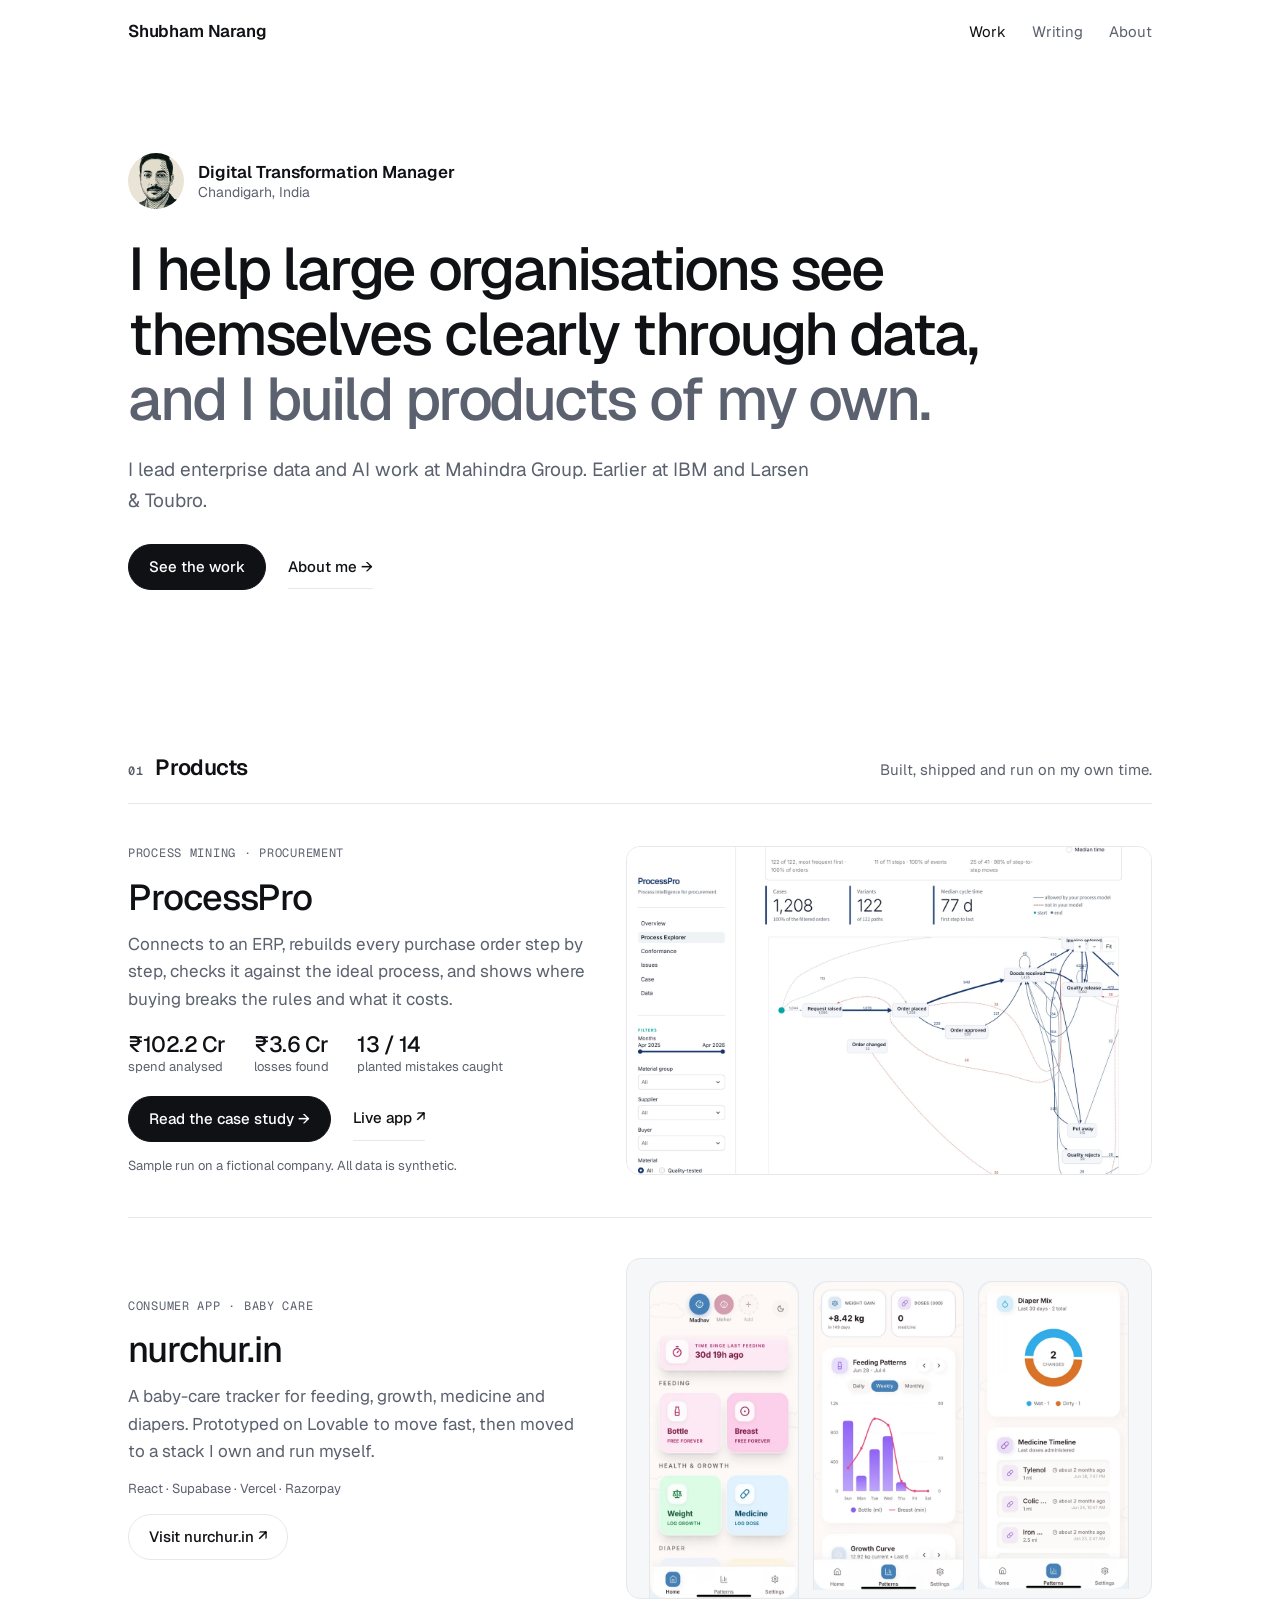
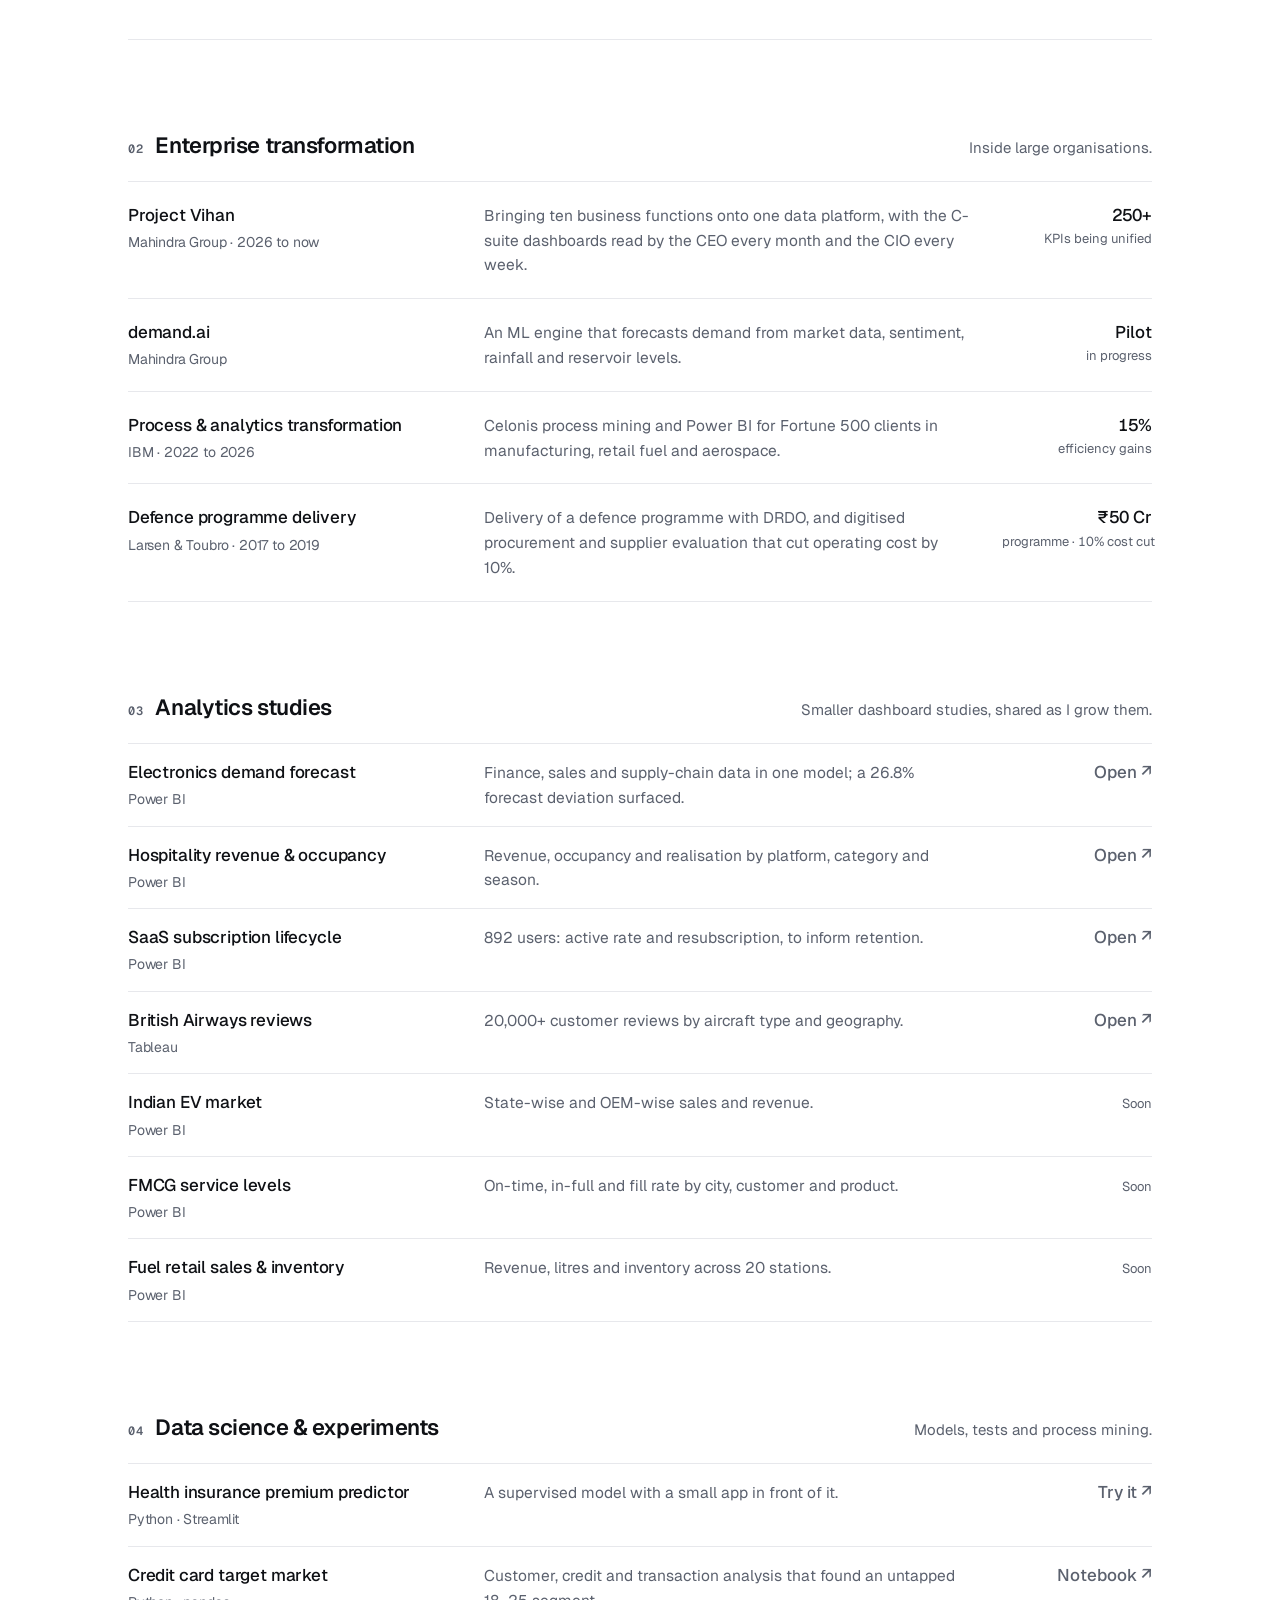
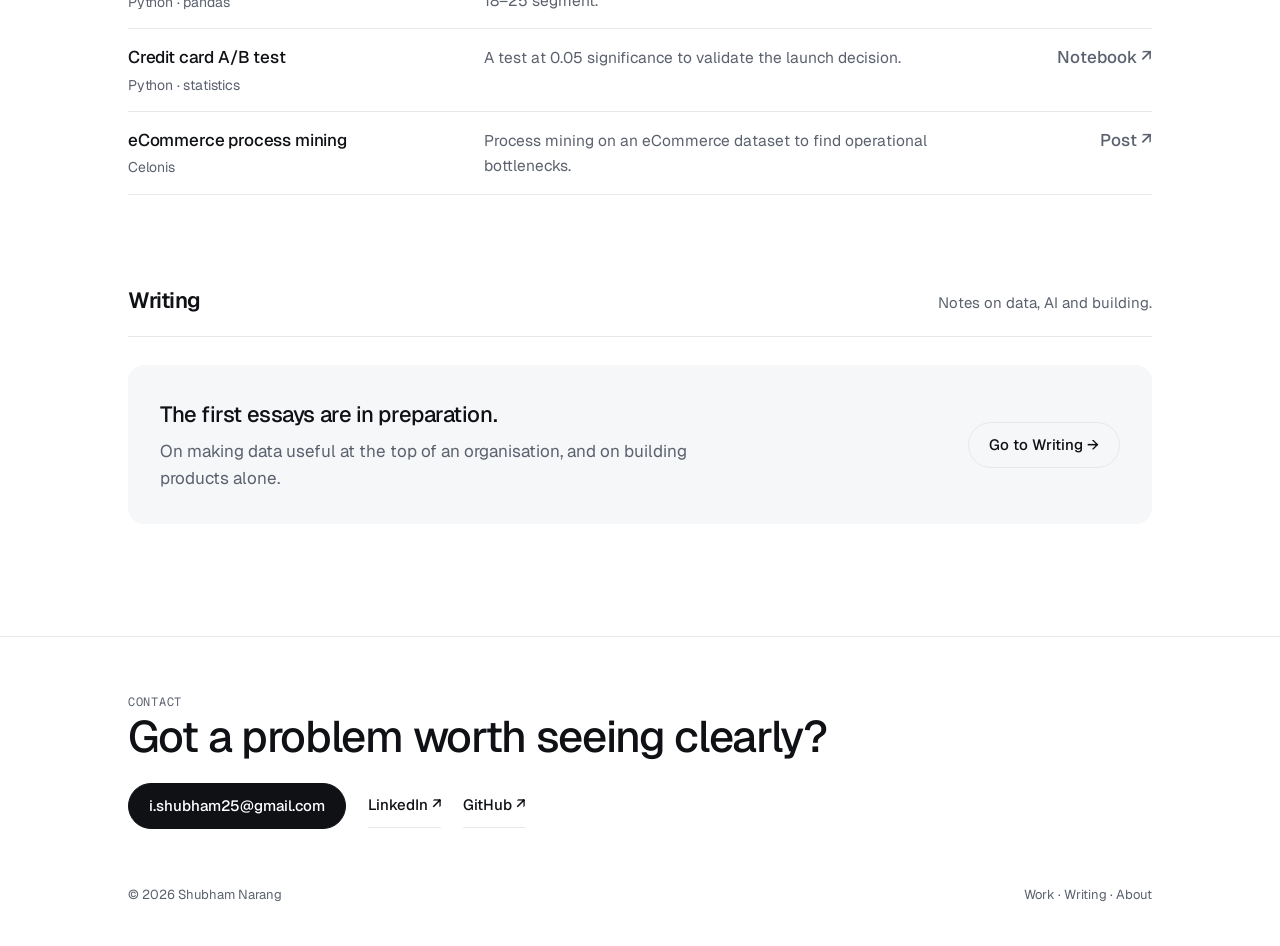
==== commit e55d5972: "Remove em dashes and repeated content; highlight Power BI; new preview card - No em dashes on any pa" ====
--- a/index.html
+++ b/index.html
@@ -3,8 +3,8 @@
 <head>
 <meta charset="UTF-8">
 <meta name="viewport" content="width=device-width, initial-scale=1.0">
-<title>Shubham Narang — data, AI and products</title>
-<meta name="description" content="Shubham Narang — Digital Transformation Manager. Enterprise data and AI strategy, process mining, and products built end to end.">
+<title>Shubham Narang | Data, AI and products</title>
+<meta name="description" content="Shubham Narang, Digital Transformation Manager. Enterprise data and AI strategy, process mining, and products built end to end.">
 <meta name="theme-color" content="#FFFFFF" media="(prefers-color-scheme: light)">
 <meta name="theme-color" content="#0E0F12" media="(prefers-color-scheme: dark)">
 <link rel="canonical" href="https://www.shubhamnarang.in/">
@@ -13,8 +13,8 @@
 <meta property="og:type" content="website">
 <meta property="og:site_name" content="Shubham Narang">
 <meta property="og:url" content="https://www.shubhamnarang.in/">
-<meta property="og:title" content="Shubham Narang — data, AI and products">
-<meta property="og:description" content="Shubham Narang — Digital Transformation Manager. Enterprise data and AI strategy, process mining, and products built end to end.">
+<meta property="og:title" content="Shubham Narang | Data, AI and products">
+<meta property="og:description" content="Shubham Narang, Digital Transformation Manager. Enterprise data and AI strategy, process mining, and products built end to end.">
 <meta property="og:image" content="https://www.shubhamnarang.in/images/og-image.jpg">
 <meta property="og:image:width" content="1200">
 <meta property="og:image:height" content="630">
@@ -43,26 +43,16 @@
   <div class="wrap">
     <div class="who rise">
       <span class="av"><img src="/images/portrait-exec.webp" width="800" height="800" alt="Portrait of Shubham Narang"></span>
-      <div><b>Shubham Narang</b><span>Digital Transformation Manager · Chandigarh, India</span></div>
+      <div><b>Digital Transformation Manager</b><span>Chandigarh, India</span></div>
     </div>
-    <h1 class="rise d1">I help large organisations see themselves clearly through data <em>— and I build products of my own.</em></h1>
-    <p class="rise d2">I lead enterprise data and AI work at Mahindra Group. Before that: process mining and analytics at IBM, and defence programme delivery at Larsen &amp; Toubro.</p>
+    <h1 class="rise d1">I help large organisations see themselves clearly through data, <em>and I build products of my own.</em></h1>
+    <p class="rise d2">I lead enterprise data and AI work at Mahindra Group. Earlier at IBM and Larsen &amp; Toubro.</p>
     <div class="row rise d3">
       <a class="btn" href="#work">See the work</a>
       <a class="lnk" href="/about">About me →</a>
-      <a class="lnk plain" href="https://www.linkedin.com/in/shubhamnarang25" target="_blank" rel="noopener">LinkedIn ↗</a>
     </div>
   </div>
 </section>
-
-<div class="wrap">
-  <div class="figs" aria-label="Impact">
-    <div><b>250+</b><span>KPIs being unified across ten business functions</span></div>
-    <div><b>15%</b><span>efficiency gains for Fortune 500 clients at IBM</span></div>
-    <div><b>₹50 Cr</b><span>defence programme delivered at L&amp;T</span></div>
-    <div><b>10%</b><span>operating cost cut by digitising procurement</span></div>
-  </div>
-</div>
 
 <div id="work">
 
@@ -74,7 +64,7 @@
       <div class="txt">
         <div class="mono">Process mining · Procurement</div>
         <h3>ProcessPro</h3>
-        <p>Connects to an ERP, rebuilds every purchase order step by step, checks it against the ideal process, and shows where buying breaks the rules — and what it costs.</p>
+        <p>Connects to an ERP, rebuilds every purchase order step by step, checks it against the ideal process, and shows where buying breaks the rules and what it costs.</p>
         <div class="kpis">
           <div><b>₹102.2 Cr</b><span>spend analysed</span></div>
           <div><b>₹3.6 Cr</b><span>losses found</span></div>
@@ -110,10 +100,10 @@
   <div class="wrap">
     <div class="sec-head"><h2><span class="mono">02</span>Enterprise transformation</h2><p>Inside large organisations.</p></div>
     <ul class="list">
-      <li><div class="item"><span class="t">Project Vihan<small>Mahindra Group · 2026 — now</small></span><span class="d">Bringing ten business functions onto one data platform, with the C-suite dashboards read by the CEO every month and the CIO every week.</span><span class="m">250+<small>KPIs being unified</small></span></div></li>
-      <li><div class="item"><span class="t">demand.ai<small>Mahindra Group · pilot</small></span><span class="d">An ML engine that forecasts demand from market data, sentiment, rainfall and reservoir levels.</span><span class="m">Pilot<small>in progress</small></span></div></li>
-      <li><div class="item"><span class="t">Process &amp; analytics transformation<small>IBM · 2022 — 2026</small></span><span class="d">Celonis process mining and Power BI for Fortune 500 clients in manufacturing, retail fuel and aerospace.</span><span class="m">15%<small>efficiency gains</small></span></div></li>
-      <li><div class="item"><span class="t">Defence programme delivery<small>Larsen &amp; Toubro · 2017 — 2019</small></span><span class="d">Delivery of a defence programme with DRDO, and digitised procurement and supplier evaluation that cut operating cost by 10%.</span><span class="m">₹50 Cr<small>programme delivered</small></span></div></li>
+      <li><div class="item"><span class="t">Project Vihan<small>Mahindra Group · 2026 to now</small></span><span class="d">Bringing ten business functions onto one data platform, with the C-suite dashboards read by the CEO every month and the CIO every week.</span><span class="m">250+<small>KPIs being unified</small></span></div></li>
+      <li><div class="item"><span class="t">demand.ai<small>Mahindra Group</small></span><span class="d">An ML engine that forecasts demand from market data, sentiment, rainfall and reservoir levels.</span><span class="m">Pilot<small>in progress</small></span></div></li>
+      <li><div class="item"><span class="t">Process &amp; analytics transformation<small>IBM · 2022 to 2026</small></span><span class="d">Celonis process mining and Power BI for Fortune 500 clients in manufacturing, retail fuel and aerospace.</span><span class="m">15%<small>efficiency gains</small></span></div></li>
+      <li><div class="item"><span class="t">Defence programme delivery<small>Larsen &amp; Toubro · 2017 to 2019</small></span><span class="d">Delivery of a defence programme with DRDO, and digitised procurement and supplier evaluation that cut operating cost by 10%.</span><span class="m">₹50 Cr<small>programme · 10% cost cut</small></span></div></li>
     </ul>
   </div>
 </section>
@@ -167,7 +157,7 @@
       <a class="lnk" href="https://www.linkedin.com/in/shubhamnarang25" target="_blank" rel="noopener">LinkedIn ↗</a>
       <a class="lnk" href="https://github.com/inarang25" target="_blank" rel="noopener">GitHub ↗</a>
     </div>
-    <div class="base"><span>© 2026 Shubham Narang · Chandigarh, India</span><span><a href="/">Work</a> · <a href="/writing">Writing</a> · <a href="/about">About</a></span></div>
+    <div class="base"><span>© 2026 Shubham Narang</span><span><a href="/">Work</a> · <a href="/writing">Writing</a> · <a href="/about">About</a></span></div>
   </div>
 </footer>
 <script>
@@ -177,7 +167,7 @@
   var c=document.getElementById('copy'); if(!c) return;
   c.addEventListener('click', function(){
     var e=c.getAttribute('data-email');
-    function done(){ c.textContent='Copied — talk soon'; setTimeout(function(){ c.textContent=e; }, 2200); }
+    function done(){ c.textContent='Copied. Talk soon.'; setTimeout(function(){ c.textContent=e; }, 2200); }
     if(navigator.clipboard){ navigator.clipboard.writeText(e).then(done, function(){ location.href='mailto:'+e; }); } else { location.href='mailto:'+e; }
   });
 })();
--- a/assets/site.css
+++ b/assets/site.css
@@ -155,6 +155,29 @@
 .page-head h1{margin:0;font-size:clamp(40px,6vw,68px);font-weight:500;letter-spacing:-.04em;line-height:1.02}
 .page-head p{margin:20px 0 0;max-width:34em;font-size:19px;color:var(--muted)}
 
+/* about page: same layout as the rest, pop art kept to the portrait and a few accents */
+.about-head{padding:80px 0 24px}
+.about-head .wrap{display:grid;grid-template-columns:minmax(0,1.25fr) minmax(0,.75fr);gap:64px;align-items:center}
+.about-head h1{margin:14px 0 0;font-size:clamp(34px,4.6vw,54px);font-weight:500;letter-spacing:-.035em;line-height:1.08;text-wrap:balance}
+.about-head h1 mark{background:linear-gradient(transparent 58%,#FFD60A 58%);color:inherit;padding:0 .08em}
+.about-head p{margin:20px 0 0;max-width:34em;font-size:18px;color:var(--muted)}
+.about-head .row{margin-top:28px}
+.pop{position:relative;margin:0 auto;width:100%;max-width:340px}
+.pop .panel{position:relative;aspect-ratio:4/5;overflow:hidden;border:3px solid #111;border-radius:6px;background-color:#FFD60A;background-image:radial-gradient(rgba(216,27,39,.55) 2.2px,transparent 2.4px);background-size:13px 13px;box-shadow:10px 10px 0 #111;transform:rotate(1.5deg)}
+.pop .panel img{position:absolute;left:-6%;bottom:0;width:112%;max-width:none}
+.pop .bubble{position:absolute;z-index:1;left:-28px;top:-22px;padding:8px 16px;background:#fff;color:#111;border:3px solid #111;border-radius:18px;box-shadow:4px 4px 0 #111;font-family:'Bangers',system-ui,sans-serif;font-size:22px;letter-spacing:.03em;line-height:1.1;transform:rotate(-4deg)}
+.pop .bubble::after{content:"";position:absolute;left:34px;bottom:-12px;width:16px;height:16px;background:#fff;border-right:3px solid #111;border-bottom:3px solid #111;transform:rotate(45deg) skew(12deg,12deg)}
+@media (prefers-color-scheme:dark){.pop .panel{box-shadow:10px 10px 0 #000}.about-head h1 mark{background:linear-gradient(transparent 58%,#8A6D00 58%)}}
+.tl{list-style:none;margin:0;padding:0;border-top:1px solid var(--rule)}
+.tl li{display:grid;grid-template-columns:130px minmax(0,1fr);gap:4px 32px;padding:20px 0;border-bottom:1px solid var(--rule)}
+.tl .when{font-size:14px;color:var(--muted);font-variant-numeric:tabular-nums;padding-top:3px}
+.tl .what b{display:block;font-weight:500;font-size:19px;letter-spacing:-.01em}
+.tl .org{display:block;font-size:15px;color:var(--muted)}
+.tl .det{display:block;margin-top:8px;font-size:15.5px;color:var(--muted);max-width:38em}
+.chips{display:flex;flex-wrap:wrap;gap:8px}
+.chips span{padding:7px 14px;border:1px solid var(--rule);border-radius:999px;font-size:15px}
+.chips .hot{background:#FFD60A;border-color:#111;color:#111;font-weight:500}
+
 .rise{animation:rise .7s cubic-bezier(.2,.7,.2,1) both}
 .rise.d1{animation-delay:.08s}.rise.d2{animation-delay:.16s}.rise.d3{animation-delay:.24s}
 @keyframes rise{from{opacity:0;transform:translateY(14px)}to{opacity:1;transform:none}}
@@ -170,6 +193,10 @@
   .figs div:nth-child(n+3){border-top:1px solid var(--rule)}
   .sec{padding-top:64px}
   .feature{grid-template-columns:1fr;gap:24px;padding:32px 0}
+  .about-head{padding-top:48px}
+  .about-head .wrap{grid-template-columns:1fr;gap:48px}
+  .pop{order:-1;max-width:240px;margin:20px 0 0 28px}
+  .tl li{grid-template-columns:1fr}
   .feature .media{order:-1}
   .item{grid-template-columns:minmax(0,1fr) auto}
   .item .m:empty{display:none}
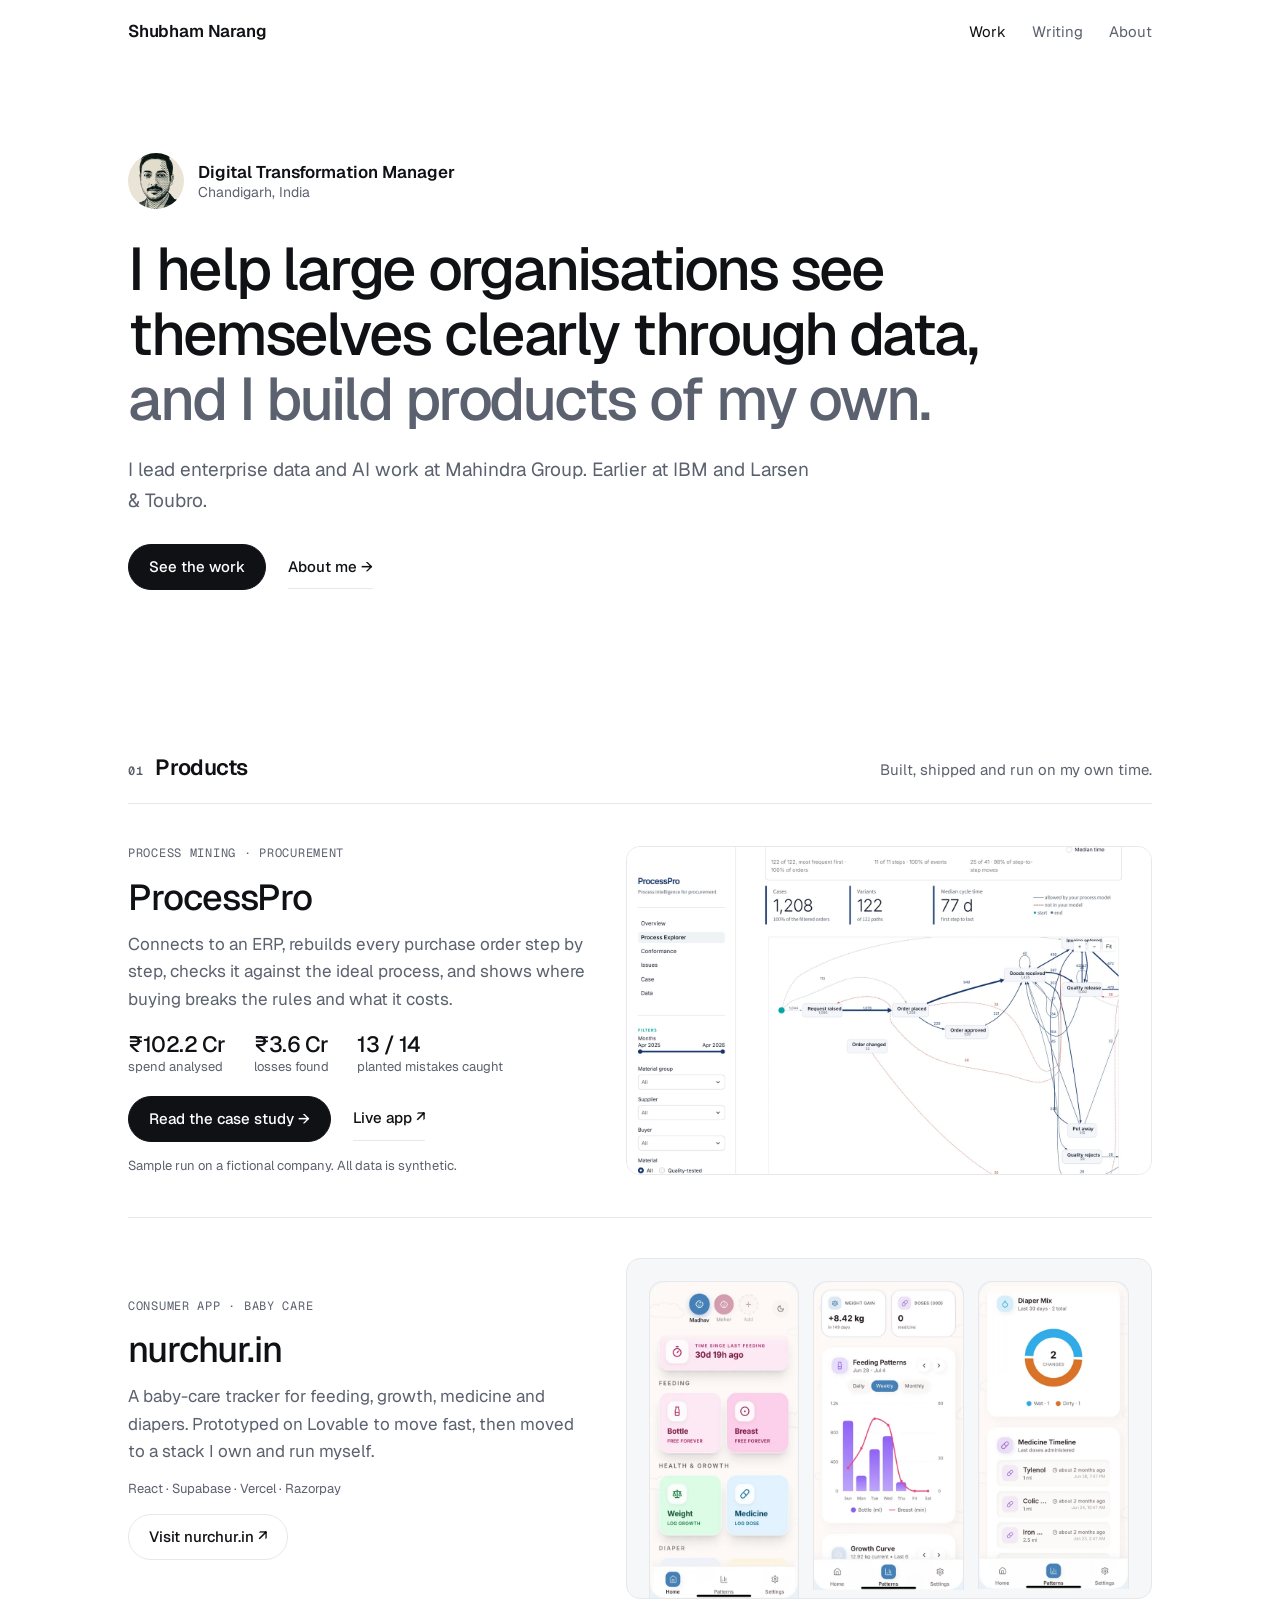
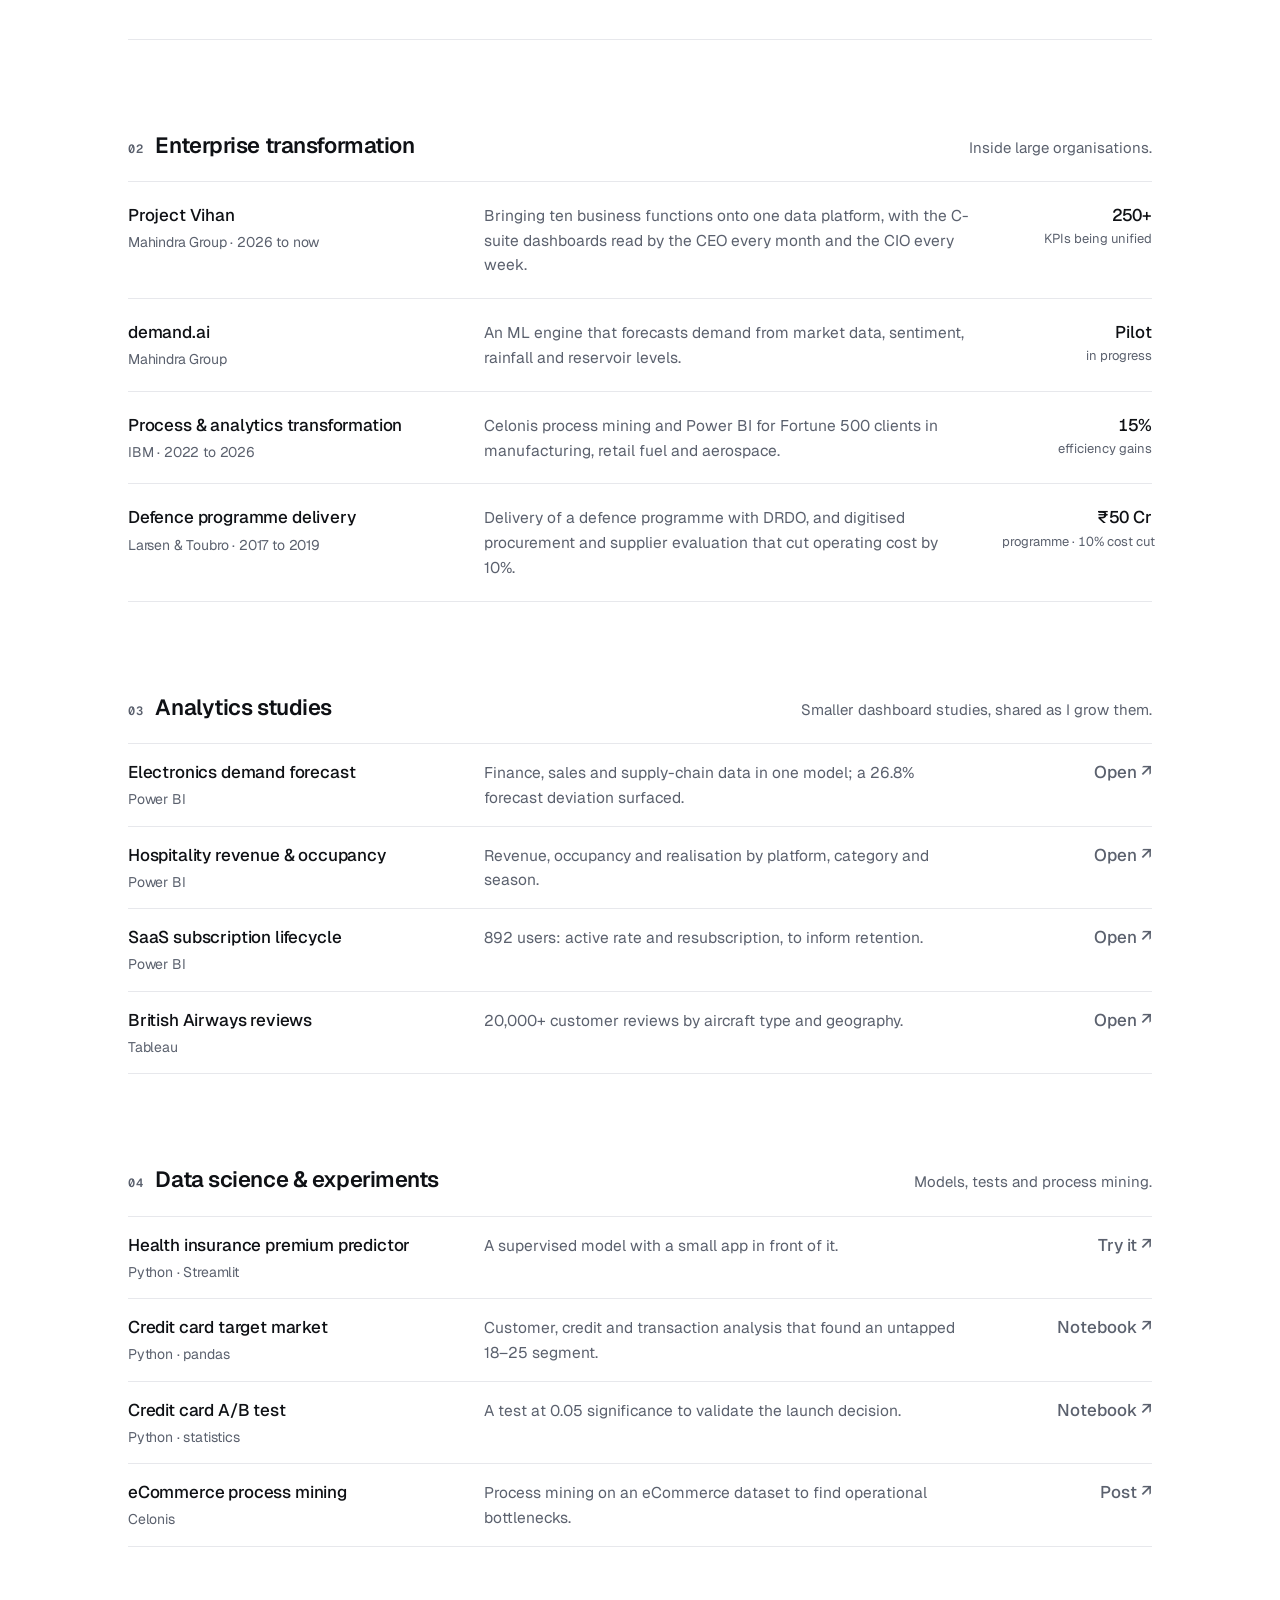
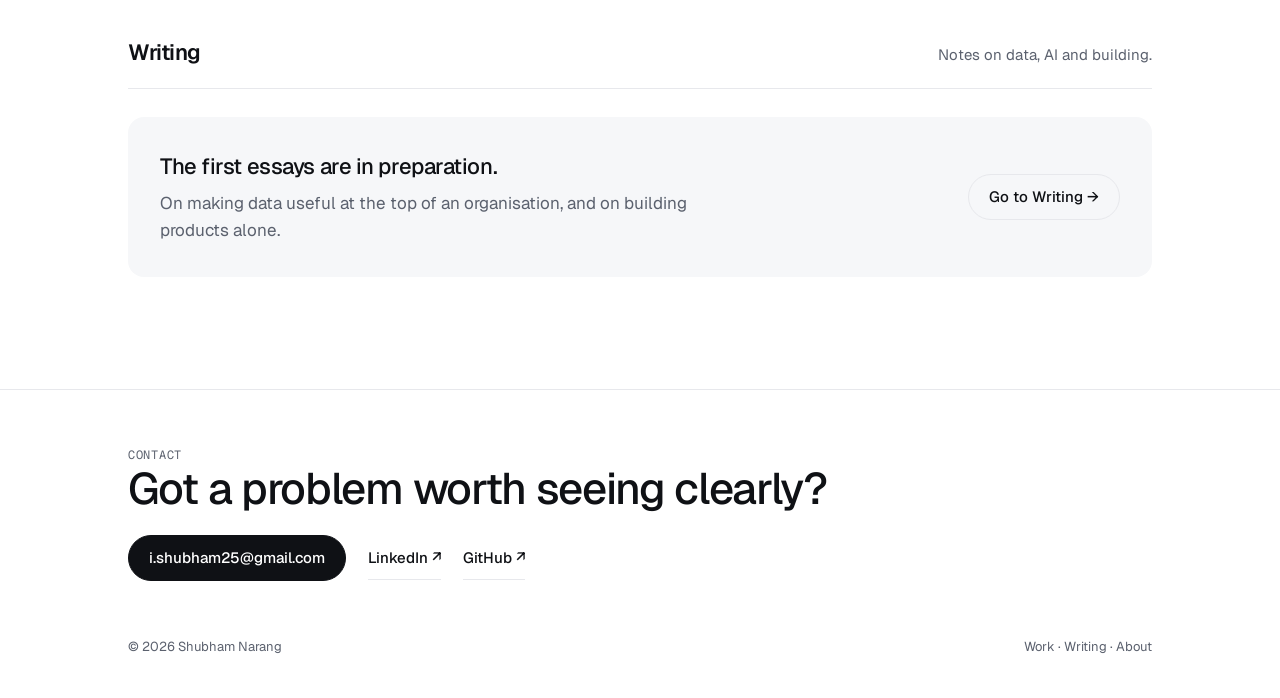
==== commit b2f21964: "Remove the three unpublished analytics studies from the home page Co-Authored-By: Claude Fable 5.2 <" ====
--- a/index.html
+++ b/index.html
@@ -116,9 +116,6 @@
       <li><a class="item" href="https://app.powerbi.com/view?r=eyJrIjoiYzY0NmY0Y2ItMTlhYS00NjhlLTg0MzgtMTNkNmVhNGU5OTczIiwidCI6IjJlODViZWY5LWQ0OTktNGY1YS1hN2MxLWZkMGY0ZWNmYWVhNyJ9" target="_blank" rel="noopener"><span class="t">Hospitality revenue &amp; occupancy<small>Power BI</small></span><span class="d">Revenue, occupancy and realisation by platform, category and season.</span><span class="m">Open ↗</span></a></li>
       <li><a class="item" href="https://app.powerbi.com/view?r=eyJrIjoiM2IxNjNkOTUtNTAyYS00Yjg0LTg1Y2UtNTVhM2Y3NWUxNGE3IiwidCI6IjJlODViZWY5LWQ0OTktNGY1YS1hN2MxLWZkMGY0ZWNmYWVhNyJ9" target="_blank" rel="noopener"><span class="t">SaaS subscription lifecycle<small>Power BI</small></span><span class="d">892 users: active rate and resubscription, to inform retention.</span><span class="m">Open ↗</span></a></li>
       <li><a class="item" href="https://public.tableau.com/views/BritishAirwaysReviewAnalysis_17263136404000/BritishAirwaysReview" target="_blank" rel="noopener"><span class="t">British Airways reviews<small>Tableau</small></span><span class="d">20,000+ customer reviews by aircraft type and geography.</span><span class="m">Open ↗</span></a></li>
-      <li><div class="item"><span class="t">Indian EV market<small>Power BI</small></span><span class="d">State-wise and OEM-wise sales and revenue.</span><span class="m"><small>Soon</small></span></div></li>
-      <li><div class="item"><span class="t">FMCG service levels<small>Power BI</small></span><span class="d">On-time, in-full and fill rate by city, customer and product.</span><span class="m"><small>Soon</small></span></div></li>
-      <li><div class="item"><span class="t">Fuel retail sales &amp; inventory<small>Power BI</small></span><span class="d">Revenue, litres and inventory across 20 stations.</span><span class="m"><small>Soon</small></span></div></li>
     </ul>
   </div>
 </section>
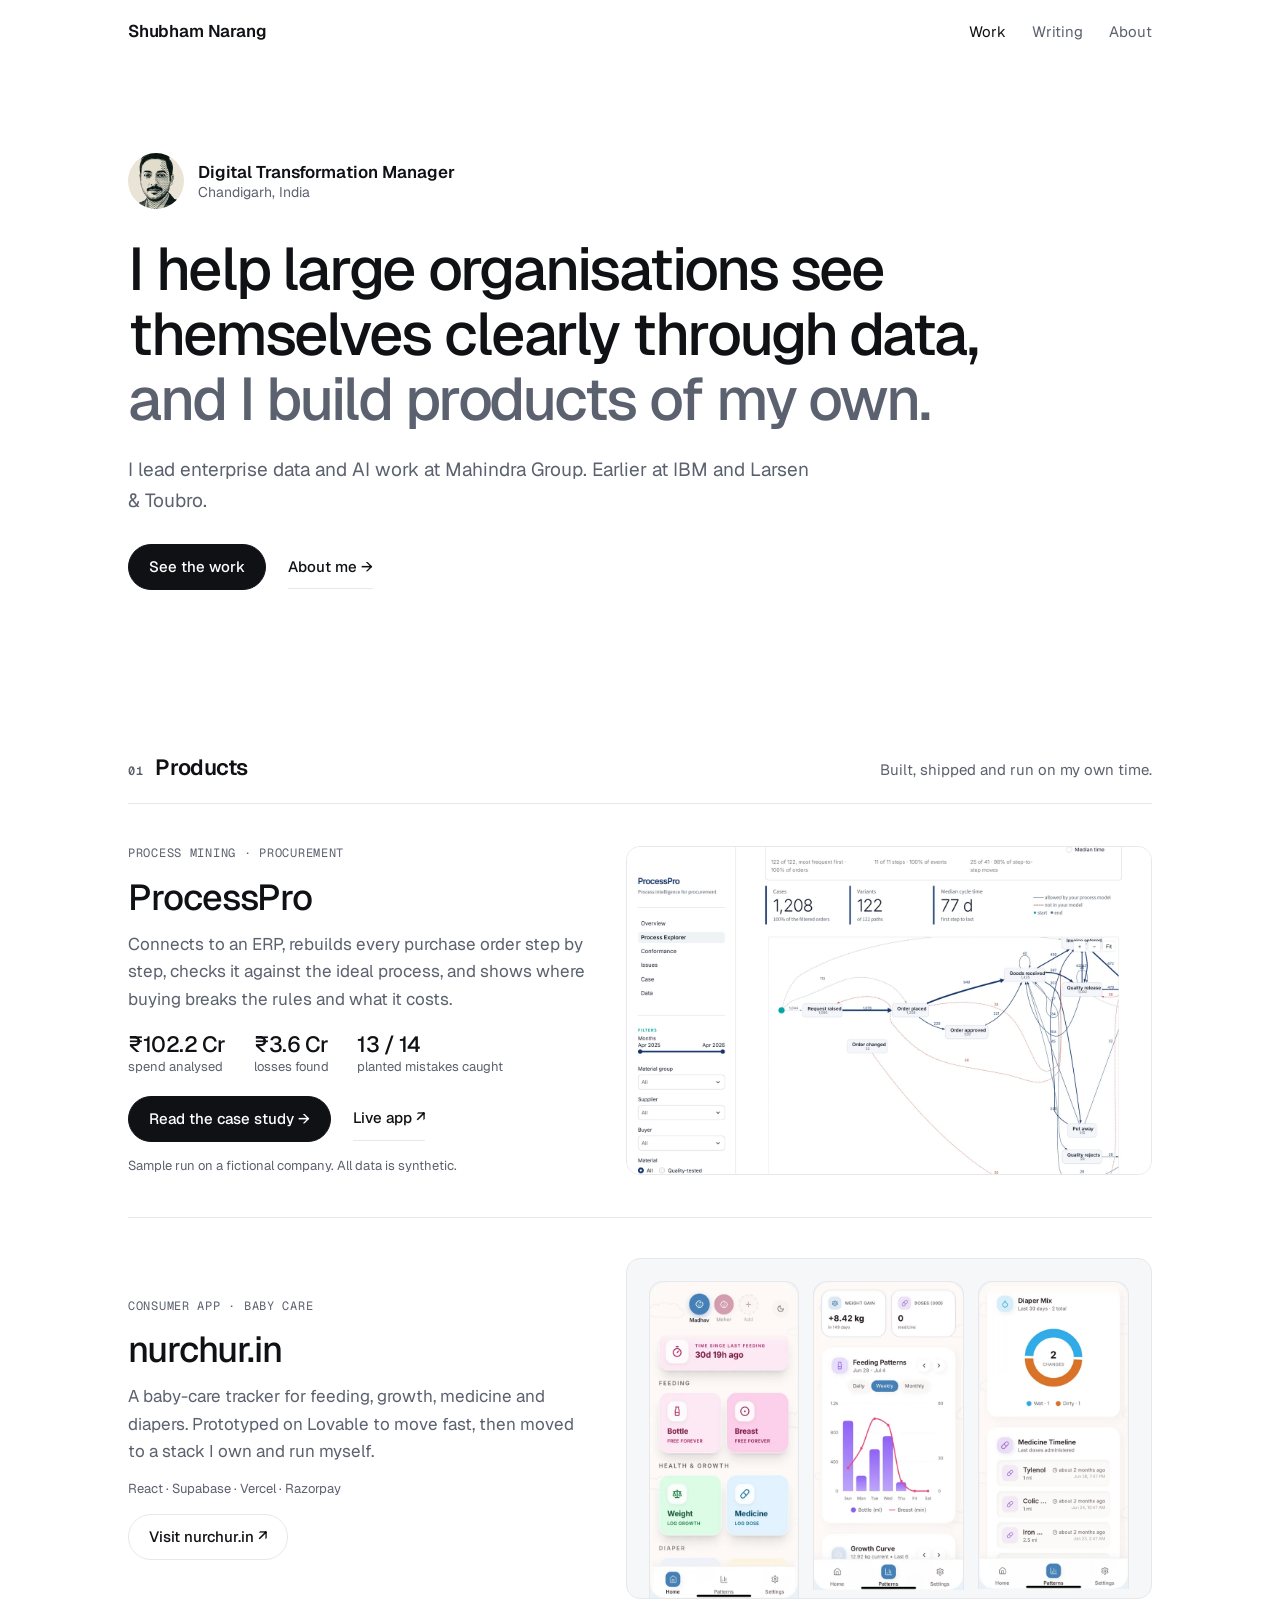
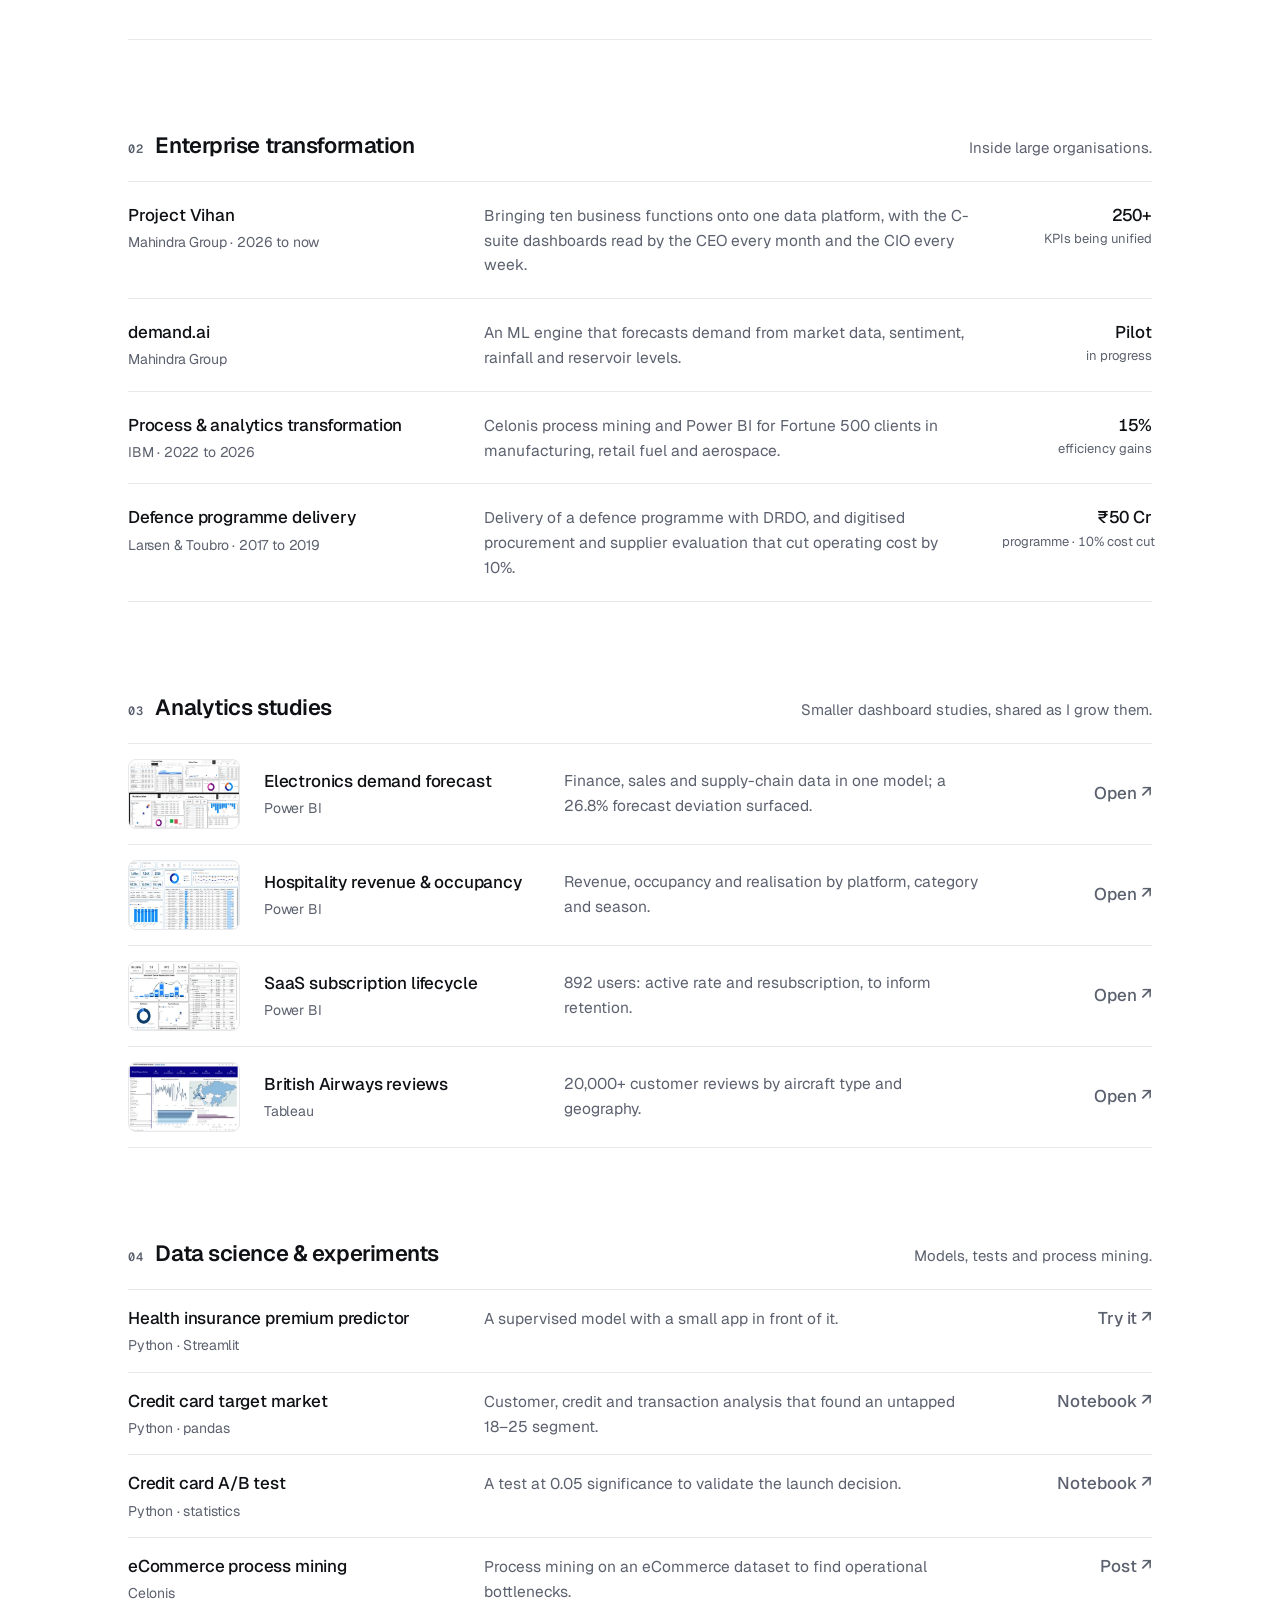
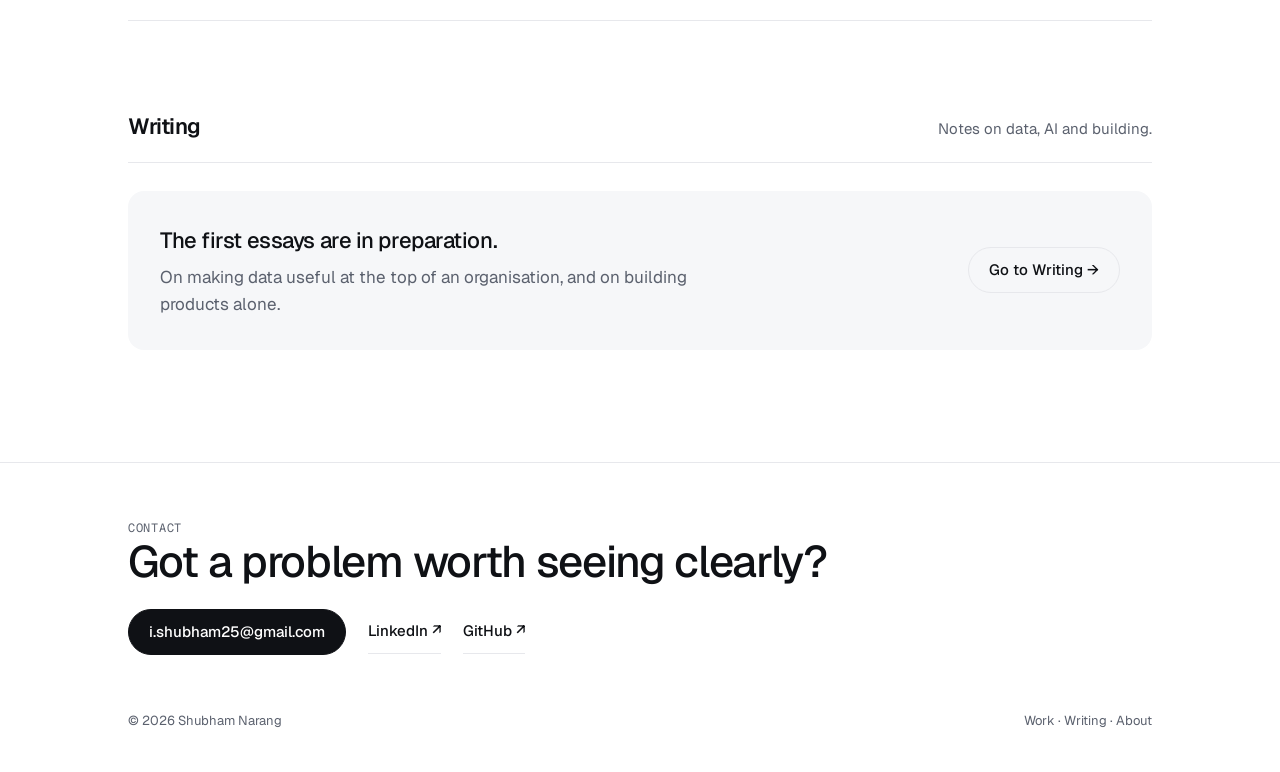
==== commit a9d81926: "Add thumbnail tiles to the analytics studies on the home page Co-Authored-By: Claude Fable 5.2 <nore" ====
--- a/index.html
+++ b/index.html
@@ -112,10 +112,10 @@
   <div class="wrap">
     <div class="sec-head"><h2><span class="mono">03</span>Analytics studies</h2><p>Smaller dashboard studies, shared as I grow them.</p></div>
     <ul class="list compact">
-      <li><a class="item" href="https://app.powerbi.com/view?r=eyJrIjoiZjM3NjVlYjAtMjFkMi00MGFjLWExYjQtOTdkODg2MzY5OTEzIiwidCI6IjJlODViZWY5LWQ0OTktNGY1YS1hN2MxLWZkMGY0ZWNmYWVhNyJ9" target="_blank" rel="noopener"><span class="t">Electronics demand forecast<small>Power BI</small></span><span class="d">Finance, sales and supply-chain data in one model; a 26.8% forecast deviation surfaced.</span><span class="m">Open ↗</span></a></li>
-      <li><a class="item" href="https://app.powerbi.com/view?r=eyJrIjoiYzY0NmY0Y2ItMTlhYS00NjhlLTg0MzgtMTNkNmVhNGU5OTczIiwidCI6IjJlODViZWY5LWQ0OTktNGY1YS1hN2MxLWZkMGY0ZWNmYWVhNyJ9" target="_blank" rel="noopener"><span class="t">Hospitality revenue &amp; occupancy<small>Power BI</small></span><span class="d">Revenue, occupancy and realisation by platform, category and season.</span><span class="m">Open ↗</span></a></li>
-      <li><a class="item" href="https://app.powerbi.com/view?r=eyJrIjoiM2IxNjNkOTUtNTAyYS00Yjg0LTg1Y2UtNTVhM2Y3NWUxNGE3IiwidCI6IjJlODViZWY5LWQ0OTktNGY1YS1hN2MxLWZkMGY0ZWNmYWVhNyJ9" target="_blank" rel="noopener"><span class="t">SaaS subscription lifecycle<small>Power BI</small></span><span class="d">892 users: active rate and resubscription, to inform retention.</span><span class="m">Open ↗</span></a></li>
-      <li><a class="item" href="https://public.tableau.com/views/BritishAirwaysReviewAnalysis_17263136404000/BritishAirwaysReview" target="_blank" rel="noopener"><span class="t">British Airways reviews<small>Tableau</small></span><span class="d">20,000+ customer reviews by aircraft type and geography.</span><span class="m">Open ↗</span></a></li>
+      <li><a class="item has-th" href="https://app.powerbi.com/view?r=eyJrIjoiZjM3NjVlYjAtMjFkMi00MGFjLWExYjQtOTdkODg2MzY5OTEzIiwidCI6IjJlODViZWY5LWQ0OTktNGY1YS1hN2MxLWZkMGY0ZWNmYWVhNyJ9" target="_blank" rel="noopener"><img class="th" src="/images/thumbs/electronics.webp" width="352" height="220" alt="" loading="lazy"><span class="t">Electronics demand forecast<small>Power BI</small></span><span class="d">Finance, sales and supply-chain data in one model; a 26.8% forecast deviation surfaced.</span><span class="m">Open ↗</span></a></li>
+      <li><a class="item has-th" href="https://app.powerbi.com/view?r=eyJrIjoiYzY0NmY0Y2ItMTlhYS00NjhlLTg0MzgtMTNkNmVhNGU5OTczIiwidCI6IjJlODViZWY5LWQ0OTktNGY1YS1hN2MxLWZkMGY0ZWNmYWVhNyJ9" target="_blank" rel="noopener"><img class="th" src="/images/thumbs/hospitality.webp" width="352" height="220" alt="" loading="lazy"><span class="t">Hospitality revenue &amp; occupancy<small>Power BI</small></span><span class="d">Revenue, occupancy and realisation by platform, category and season.</span><span class="m">Open ↗</span></a></li>
+      <li><a class="item has-th" href="https://app.powerbi.com/view?r=eyJrIjoiM2IxNjNkOTUtNTAyYS00Yjg0LTg1Y2UtNTVhM2Y3NWUxNGE3IiwidCI6IjJlODViZWY5LWQ0OTktNGY1YS1hN2MxLWZkMGY0ZWNmYWVhNyJ9" target="_blank" rel="noopener"><img class="th" src="/images/thumbs/software-sales.webp" width="352" height="220" alt="" loading="lazy"><span class="t">SaaS subscription lifecycle<small>Power BI</small></span><span class="d">892 users: active rate and resubscription, to inform retention.</span><span class="m">Open ↗</span></a></li>
+      <li><a class="item has-th" href="https://public.tableau.com/views/BritishAirwaysReviewAnalysis_17263136404000/BritishAirwaysReview" target="_blank" rel="noopener"><img class="th" src="/images/thumbs/british-airways.webp" width="352" height="220" alt="" loading="lazy"><span class="t">British Airways reviews<small>Tableau</small></span><span class="d">20,000+ customer reviews by aircraft type and geography.</span><span class="m">Open ↗</span></a></li>
     </ul>
   </div>
 </section>
--- a/assets/site.css
+++ b/assets/site.css
@@ -95,6 +95,9 @@
 a.item:hover .t{text-decoration:underline;text-underline-offset:4px;text-decoration-thickness:1px}
 a.item:hover .m{color:var(--fg)}
 .list.compact .item{padding:15px 0}
+.item.has-th{grid-template-columns:112px minmax(0,1fr) minmax(0,1.5fr) 150px;align-items:center;gap:6px 24px}
+.item .th{width:112px;height:70px;object-fit:cover;object-position:top left;border:1px solid var(--rule);border-radius:8px;background:var(--card);transition:transform .3s ease}
+a.item:hover .th{transform:scale(1.04)}
 .cols{display:grid;grid-template-columns:1fr 1fr;gap:0 56px}
 
 /* writing teaser / callout */
@@ -200,6 +203,9 @@
   .feature .media{order:-1}
   .item{grid-template-columns:minmax(0,1fr) auto}
   .item .m:empty{display:none}
+  .item.has-th{grid-template-columns:88px minmax(0,1fr) auto;align-items:start;gap:4px 16px}
+  .item.has-th .th{width:88px;height:55px;grid-row:1/3}
+  .item.has-th .d{grid-column:2/-1;grid-row:2}
   .item .d{grid-column:1/-1;grid-row:2}
   .cols{grid-template-columns:1fr}
   .part{grid-template-columns:1fr;padding-top:56px;gap:10px}
